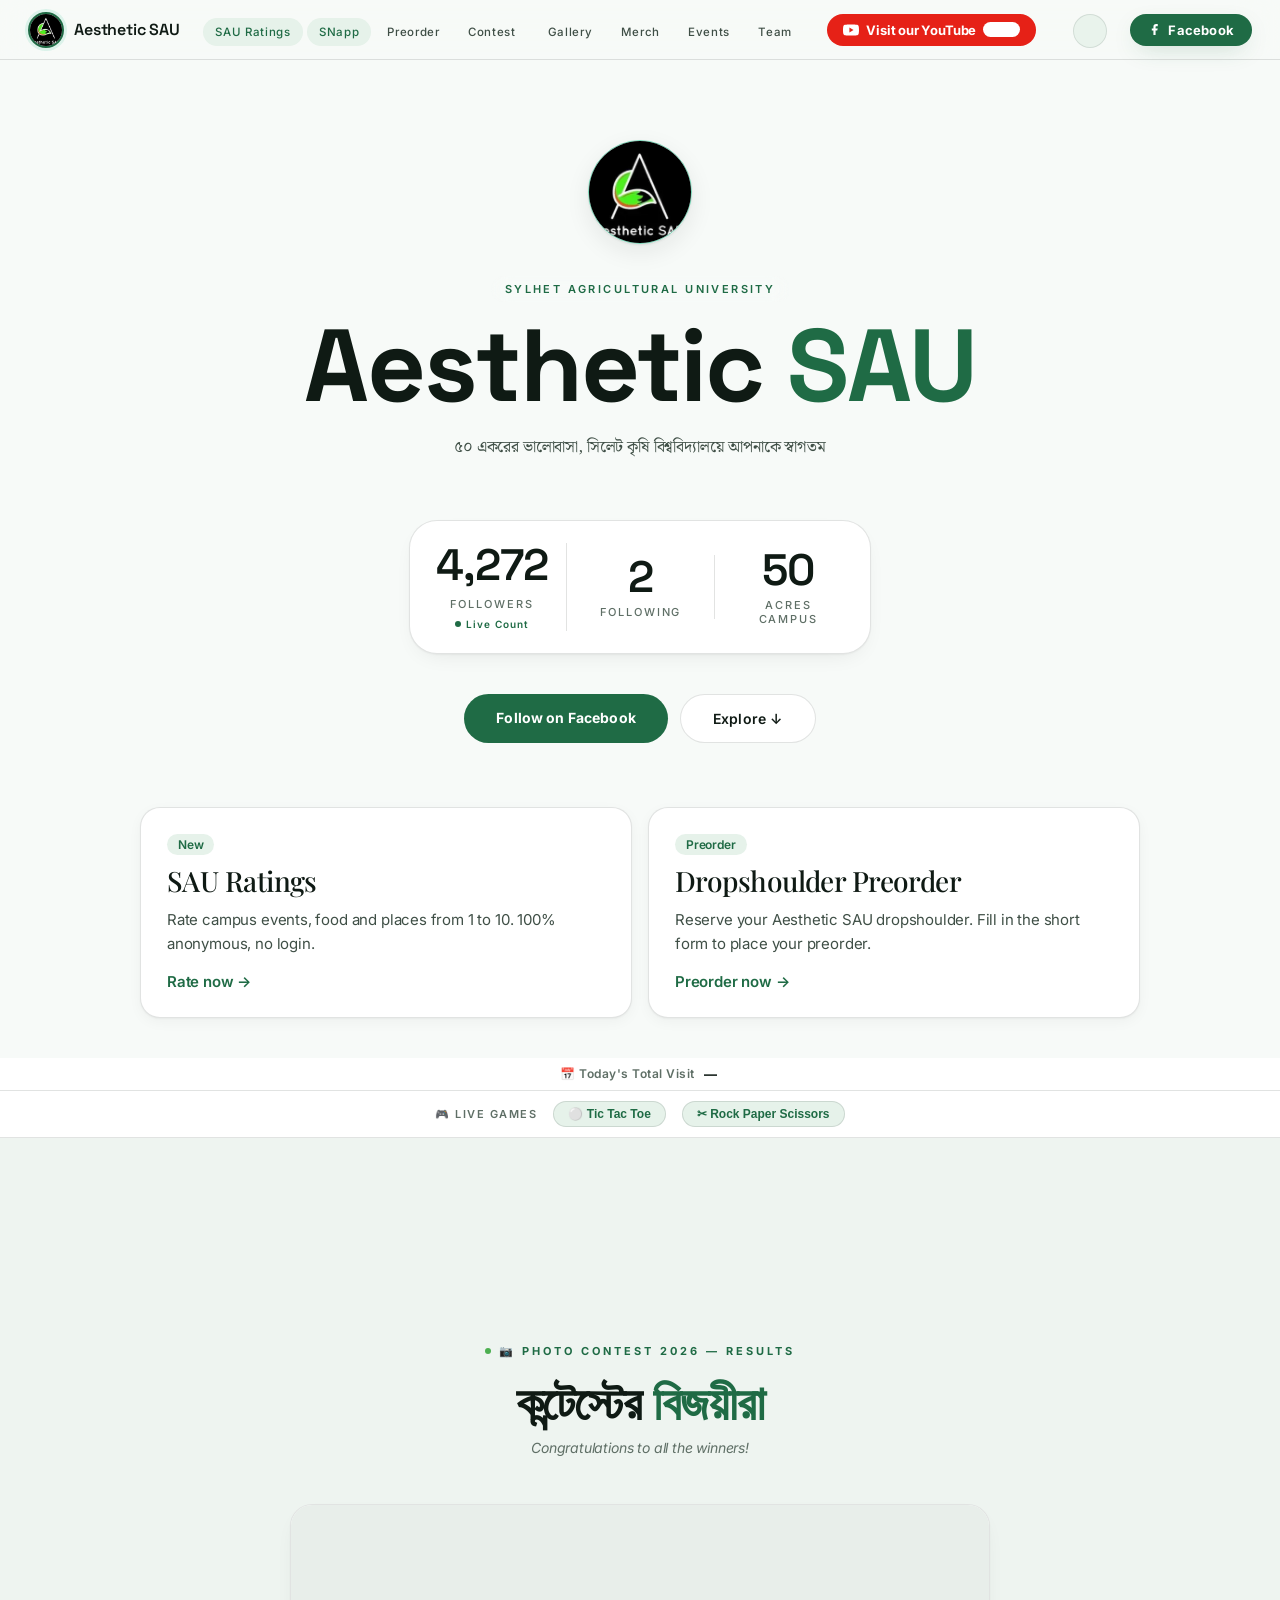
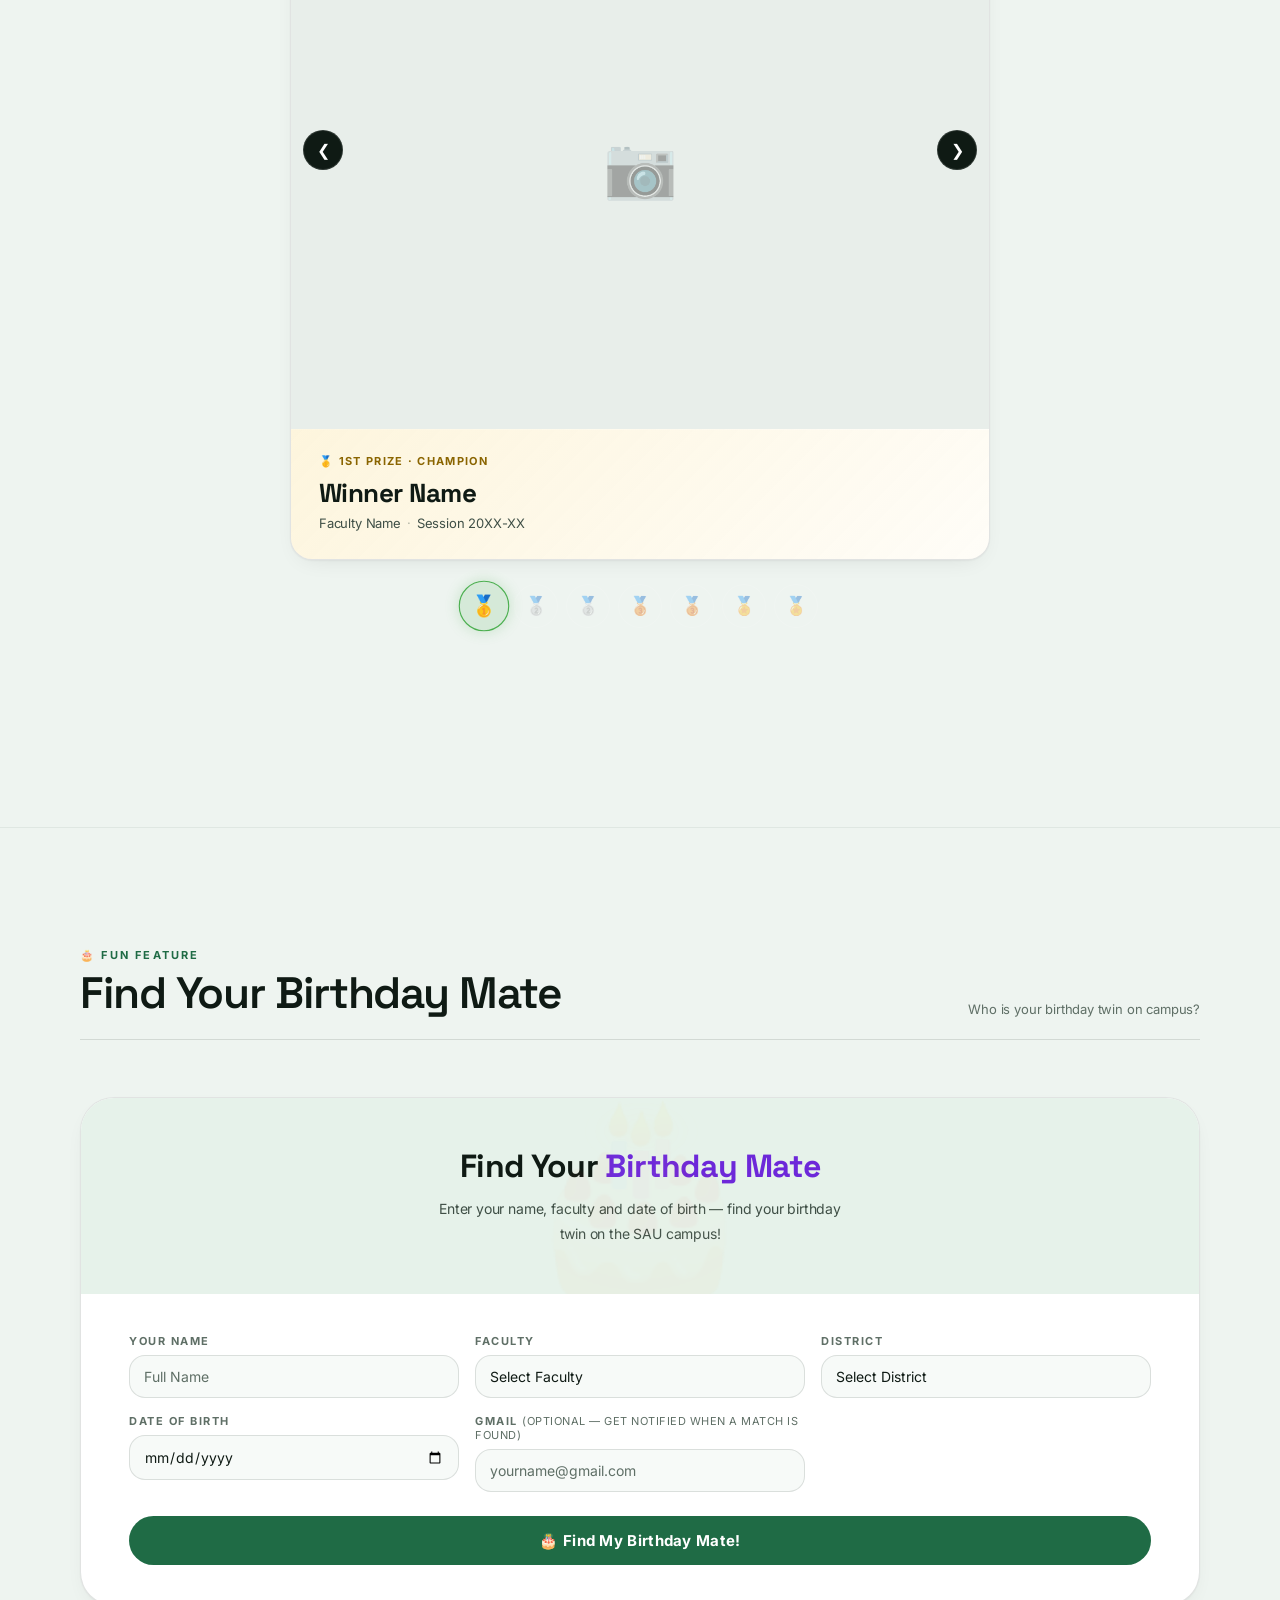
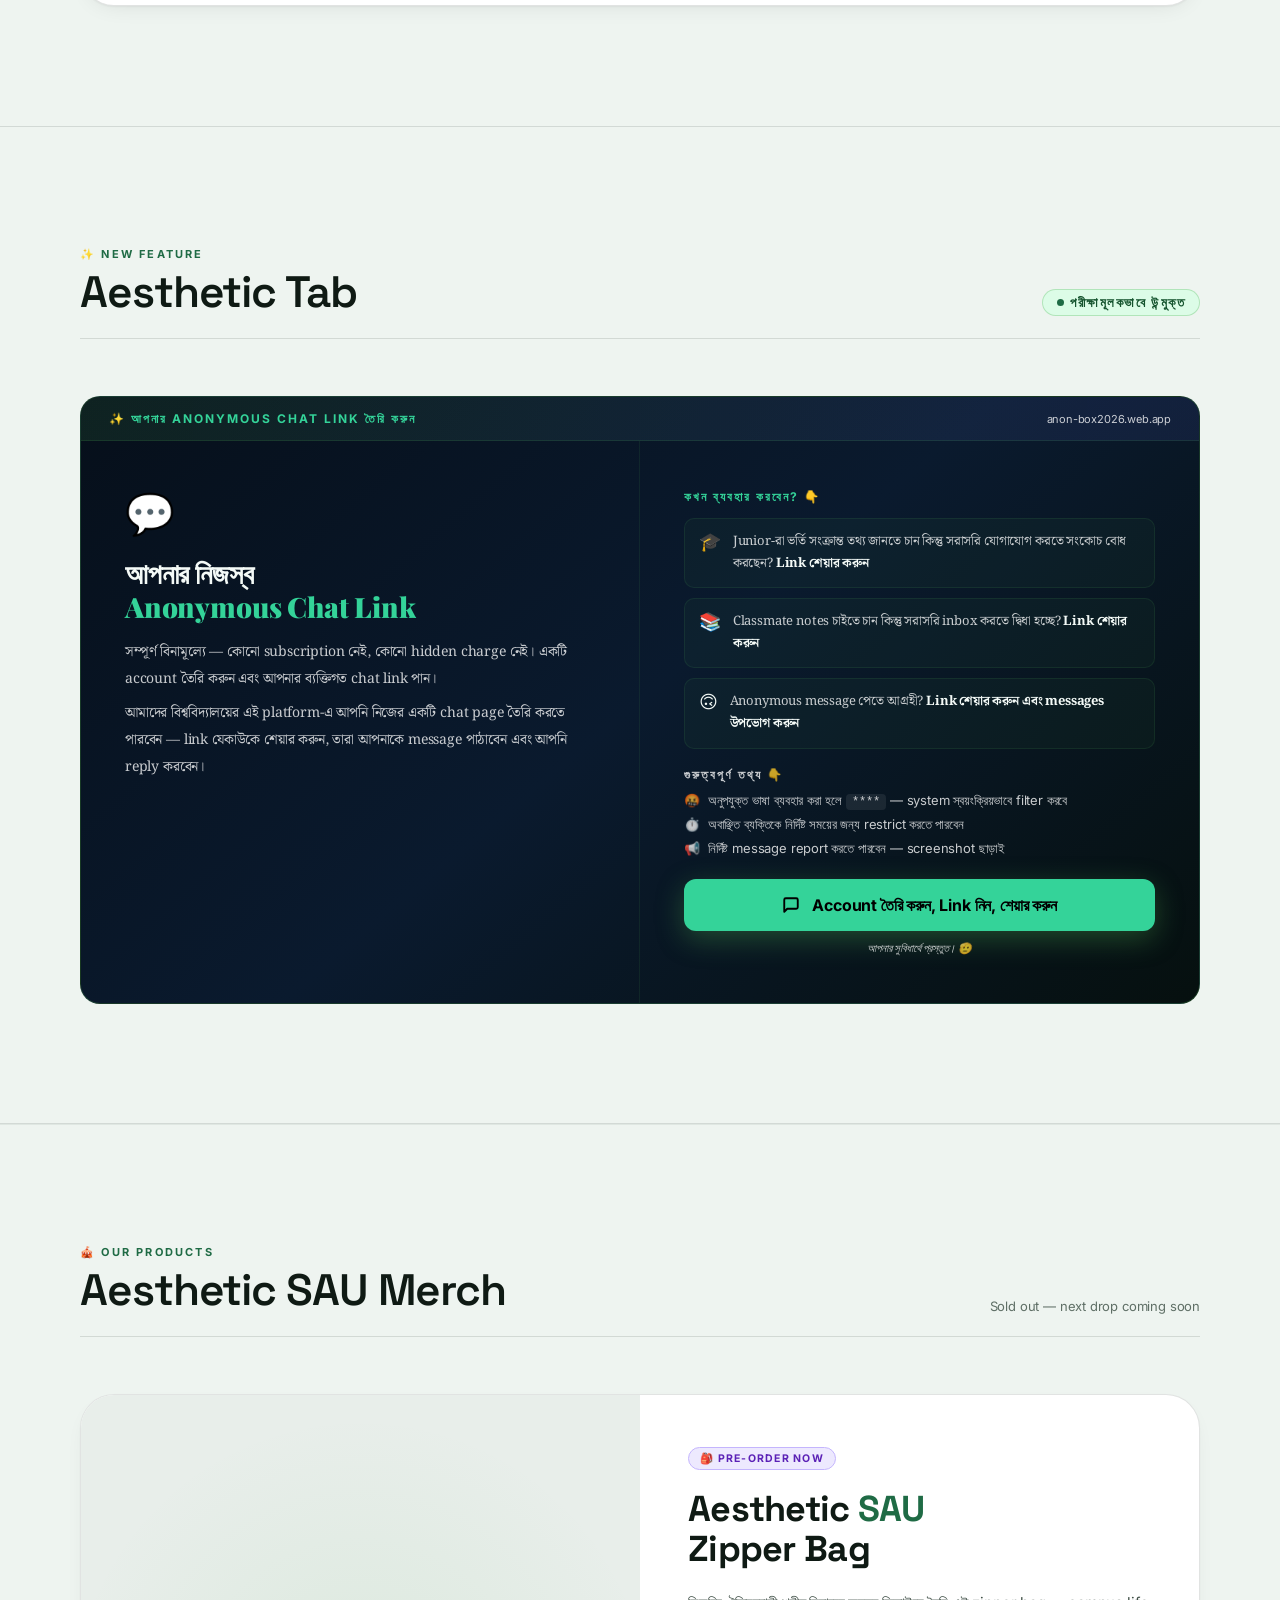
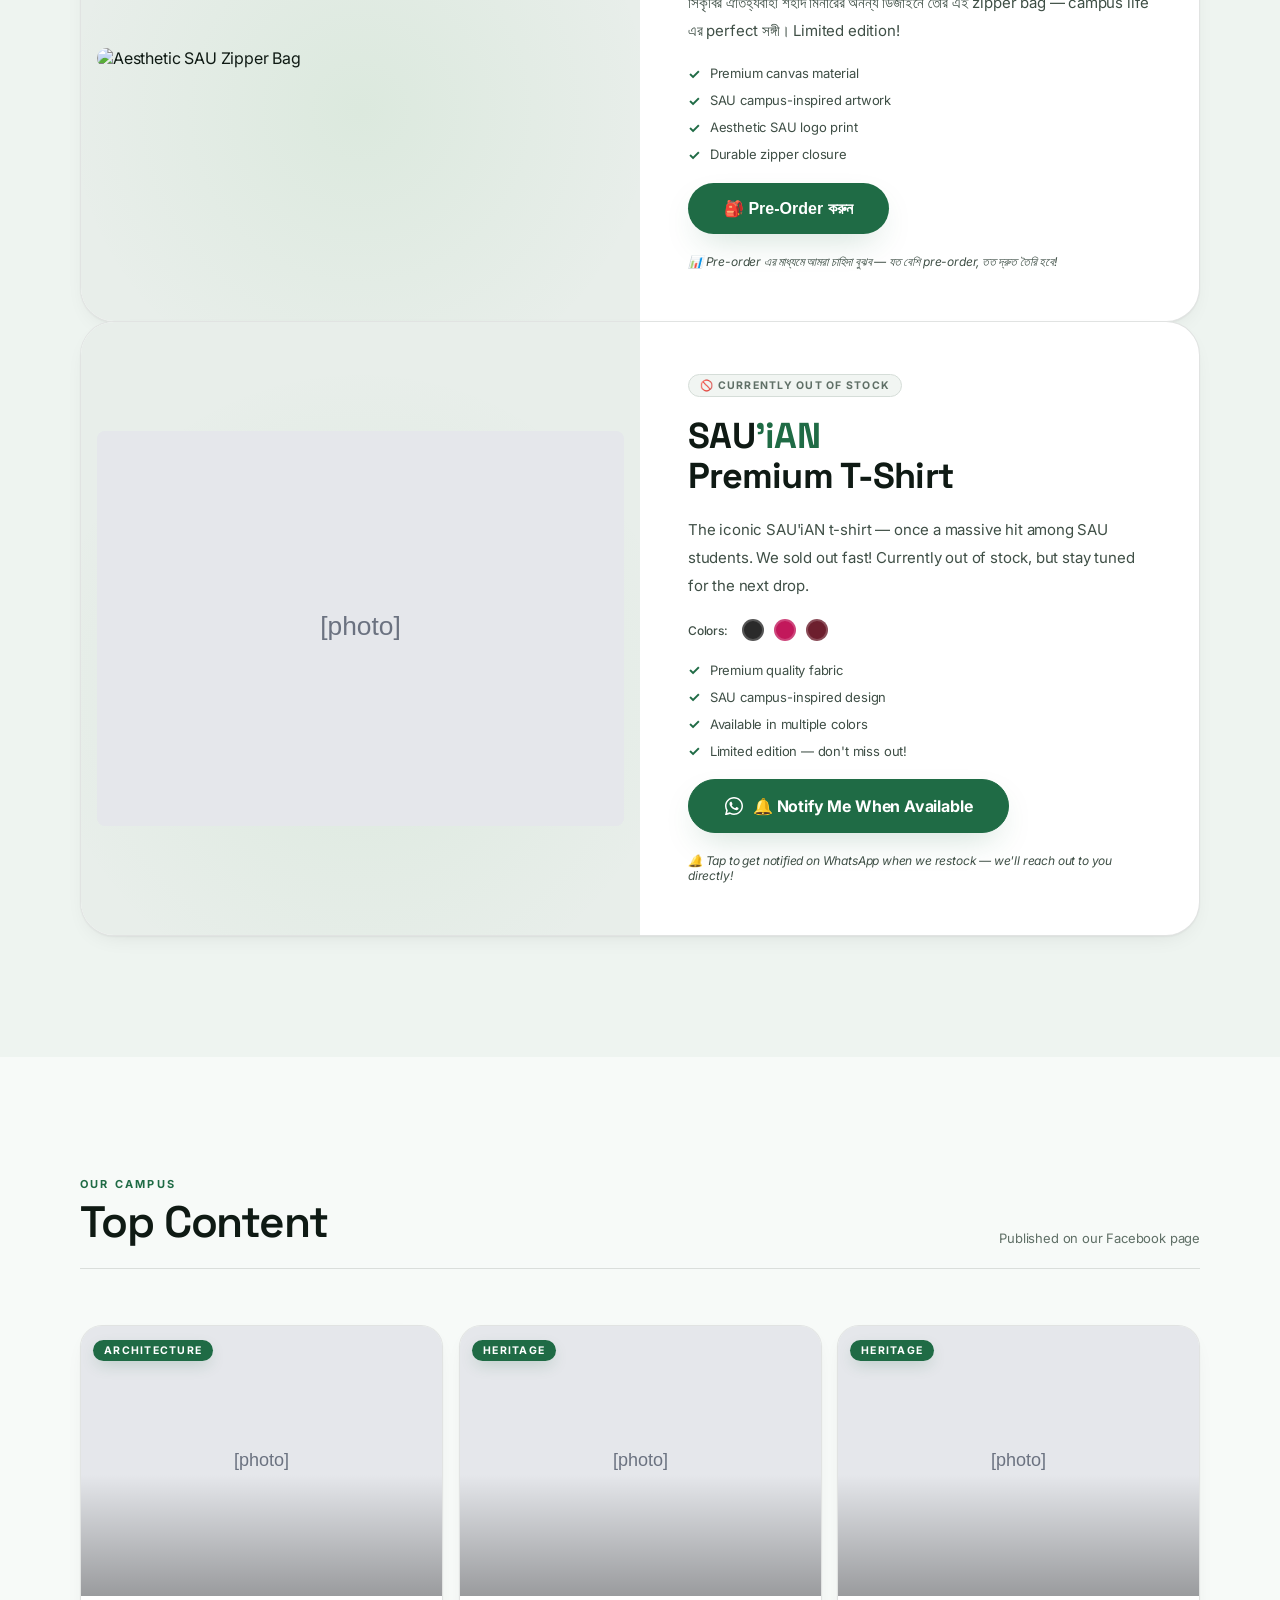
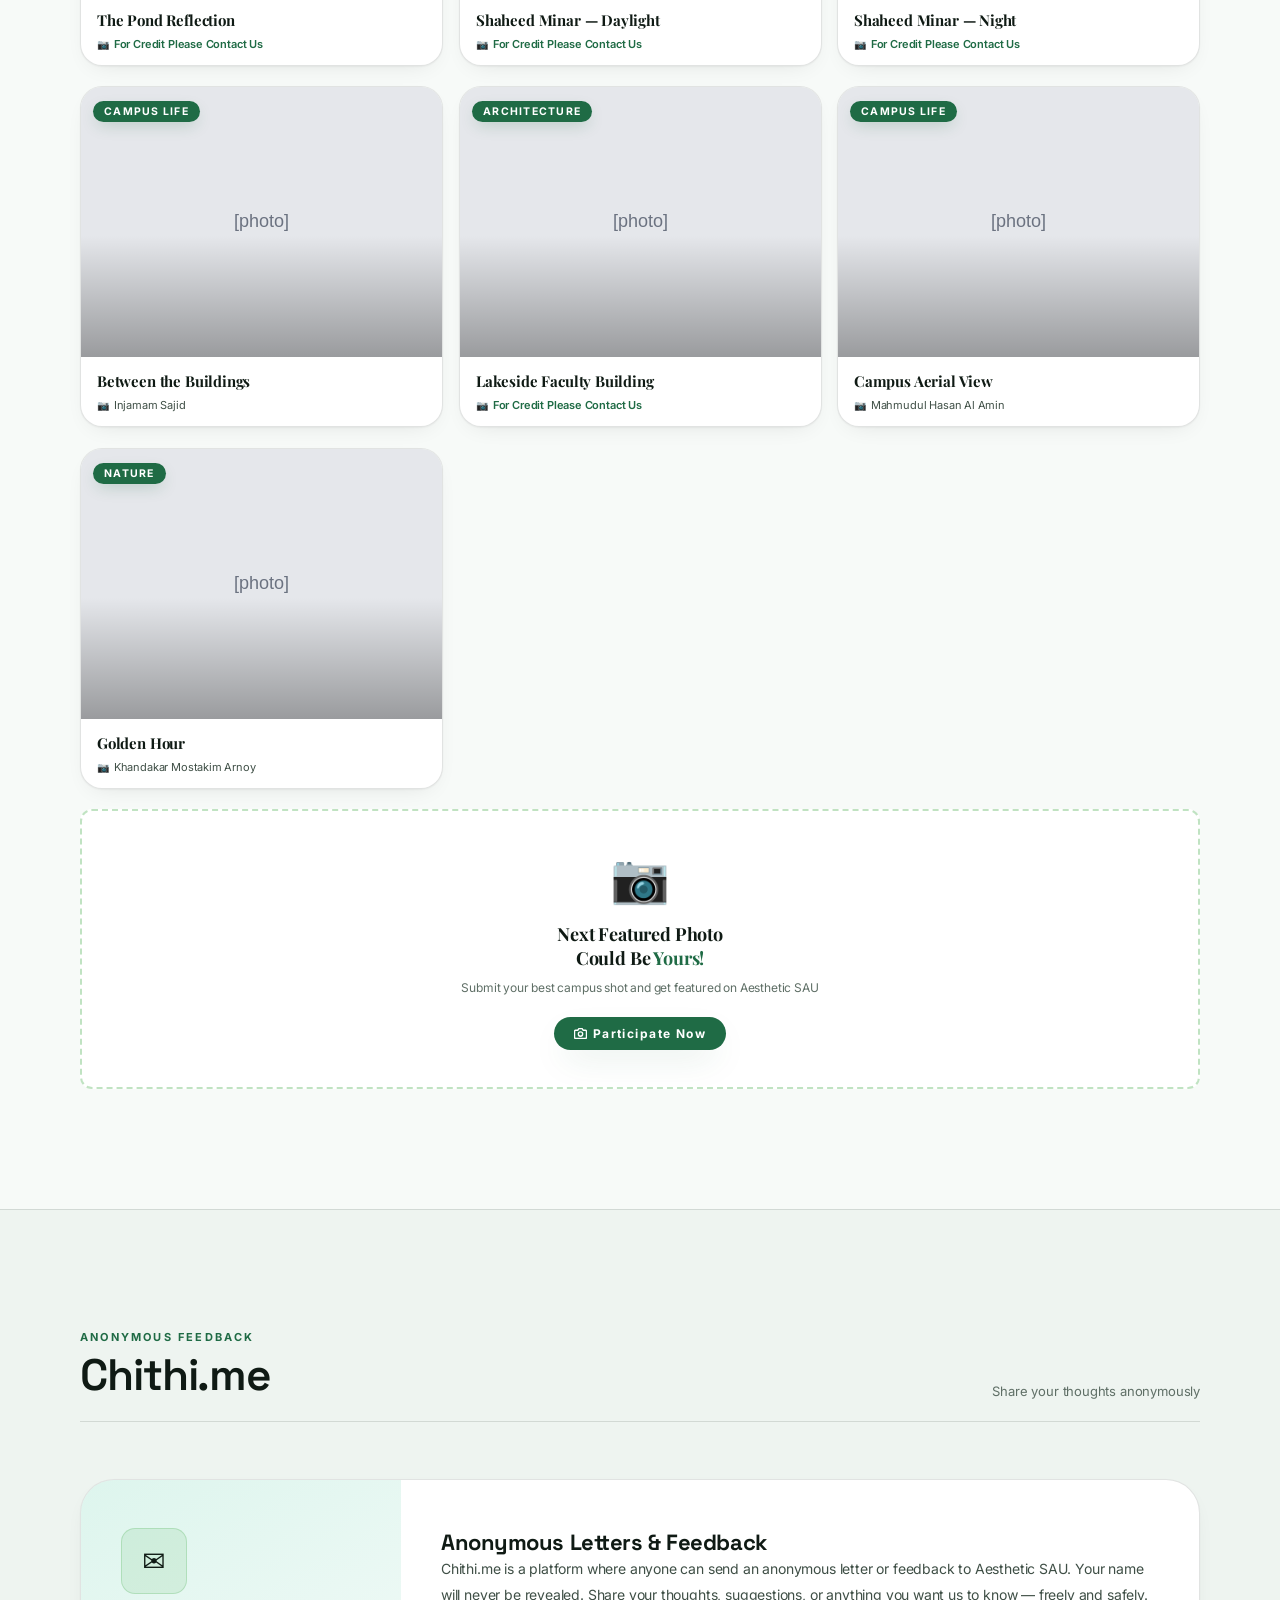
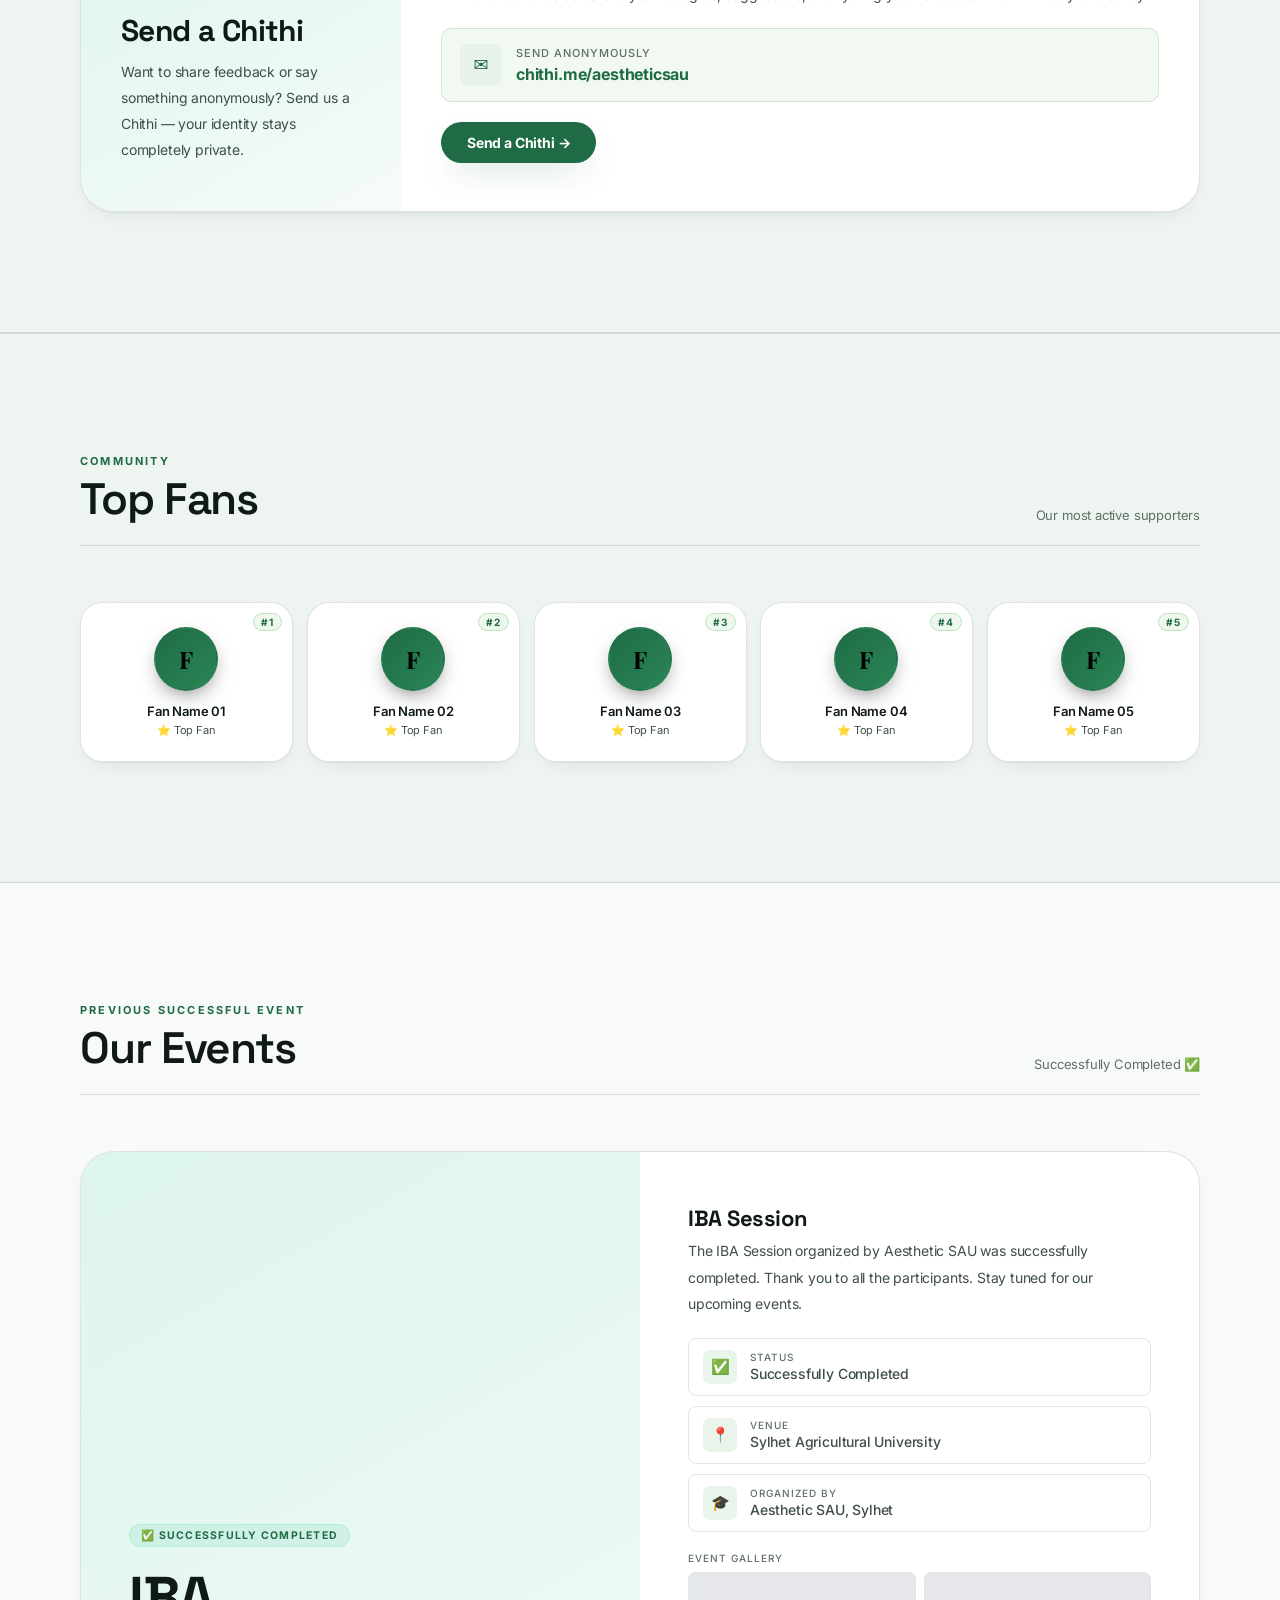
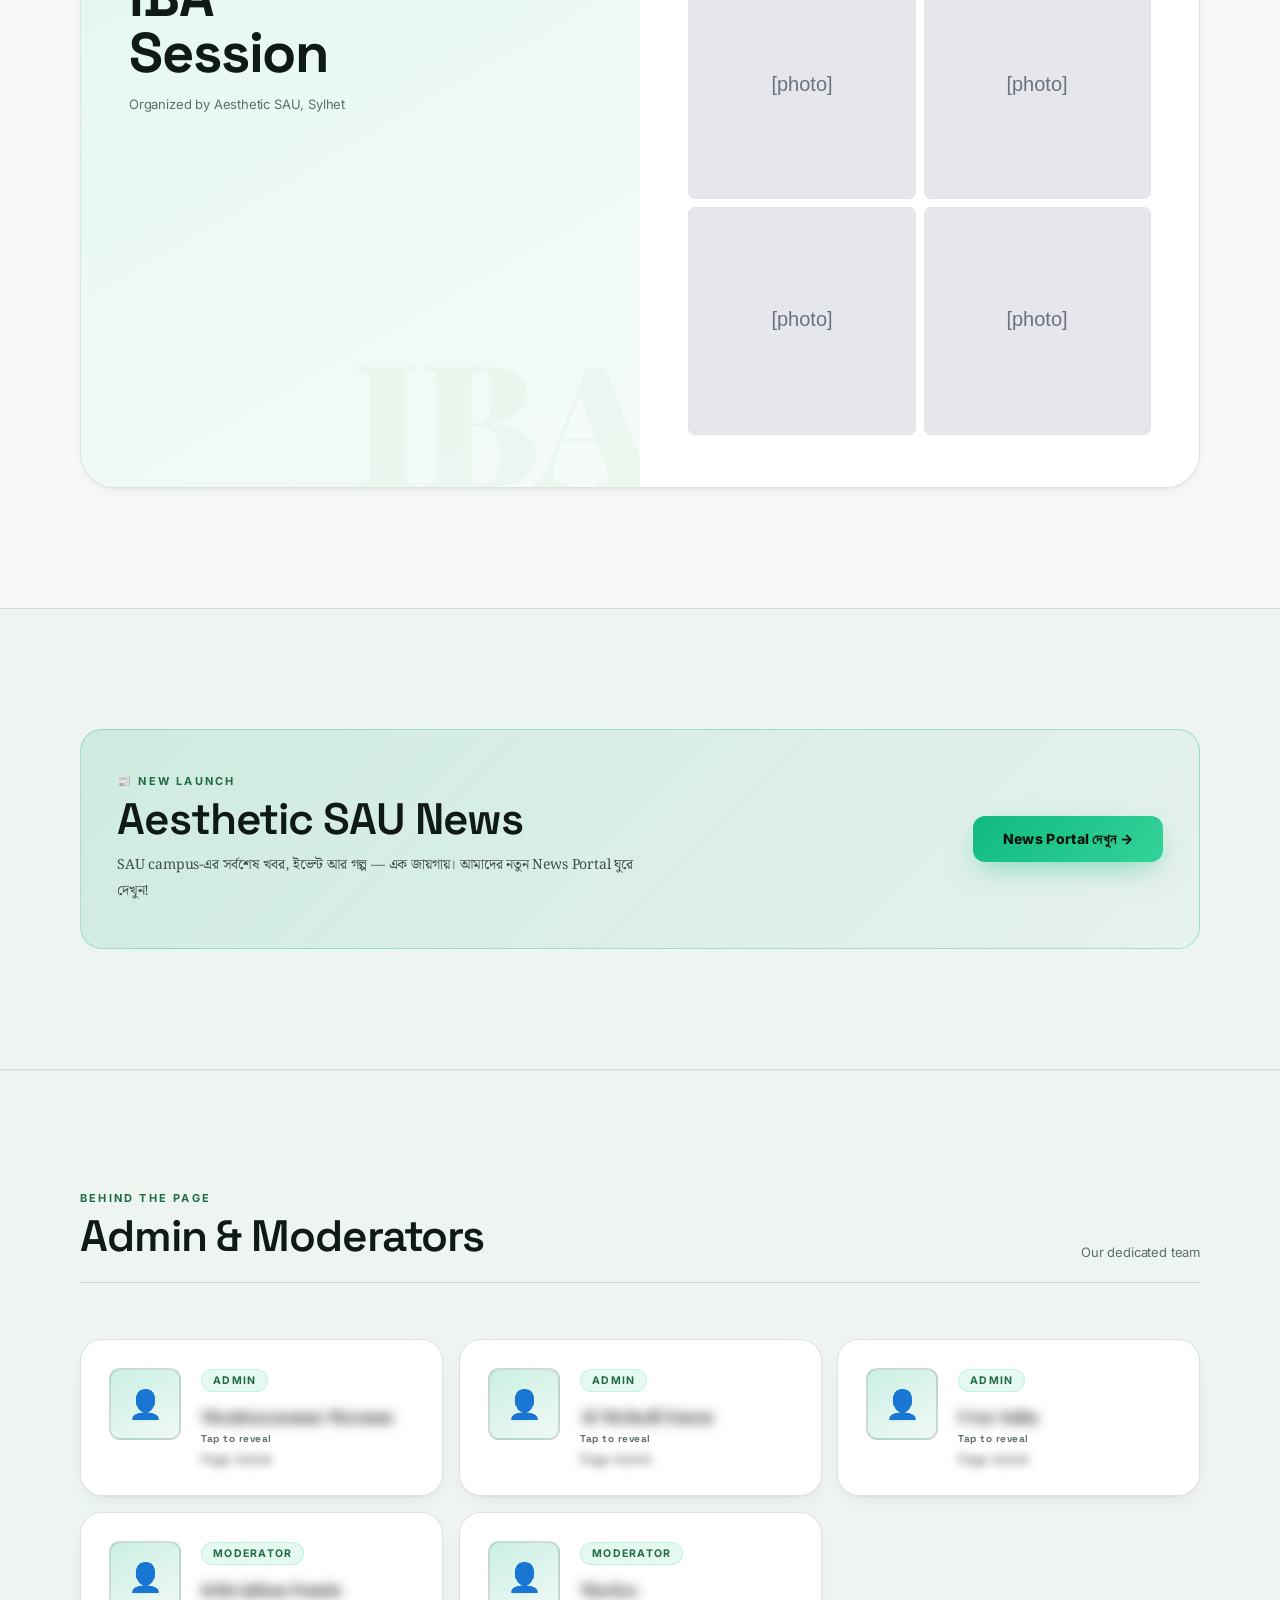
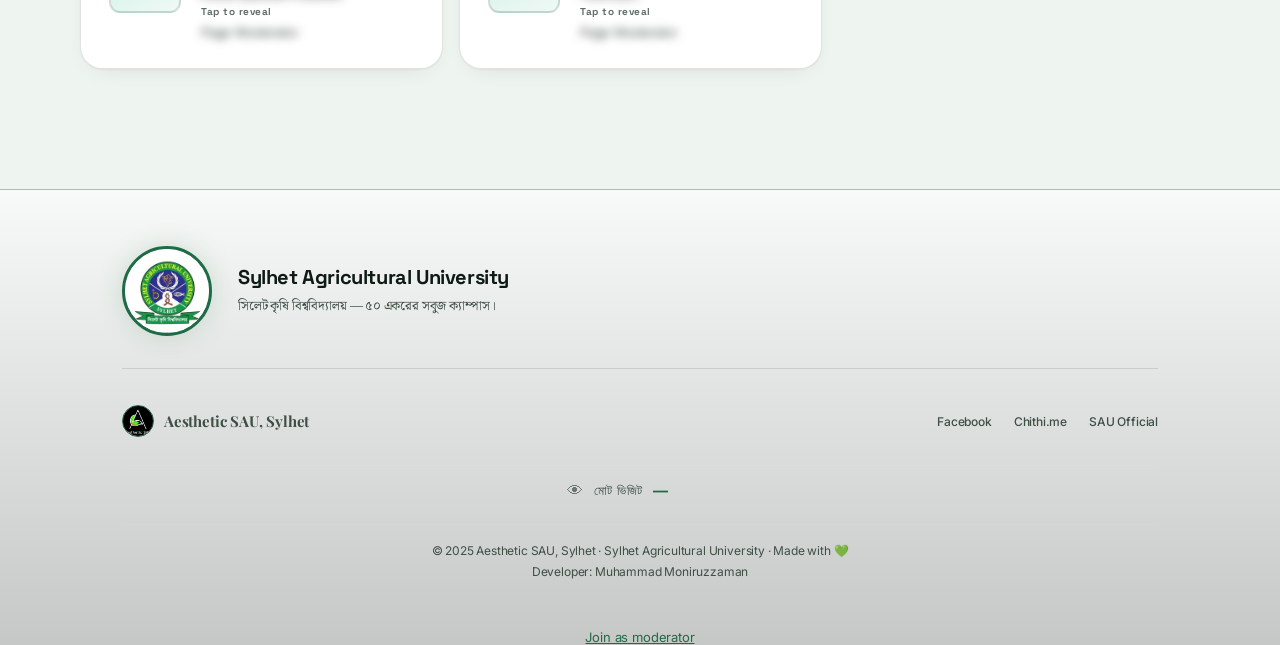
==== index.html @ f17f6621 "Home: remove YouTube popup, add SNapp tab, link previews, small HTML fixes" ====
<!DOCTYPE html>
<html lang="bn">
<head>
<meta charset="UTF-8"/>
<meta name="viewport" content="width=device-width,initial-scale=1.0"/>
<title>Aesthetic SAU, Sylhet</title>
<meta name="description" content="Aesthetic SAU — the community page of Sylhet Agricultural University: photo contest winners, birthday mates, merch, events and live campus games."/>
<meta property="og:type" content="website"/>
<meta property="og:site_name" content="Aesthetic SAU"/>
<meta property="og:title" content="Aesthetic SAU, Sylhet"/>
<meta property="og:description" content="Aesthetic SAU — the community page of Sylhet Agricultural University: photo contest winners, birthday mates, merch, events and live campus games."/>
<meta property="og:url" content="https://aesthetic-sau.web.app/"/>
<meta property="og:image" content="https://i.imgur.com/aRxuSTw.jpeg"/>
<meta name="twitter:card" content="summary"/>
<meta name="theme-color" content="#f7faf8"/>
<noscript><style>.rv,[data-reveal],[data-stagger]>*{opacity:1!important;transform:none!important}</style></noscript>
<link rel="icon" type="image/png" href="https://i.imgur.com/aRxuSTw.jpeg"/>
<link rel="shortcut icon" type="image/png" href="https://i.imgur.com/aRxuSTw.jpeg"/>
<link rel="apple-touch-icon" href="https://i.imgur.com/aRxuSTw.jpeg"/>
<link href="https://fonts.googleapis.com/css2?family=Space+Grotesk:wght@500;600;700&family=Playfair+Display:wght@700;900&family=Inter:wght@300;400;500;600;700;800&family=Noto+Serif+Bengali:wght@400;600&display=swap" rel="stylesheet"/>
<style>
:root{--black:#0a0a0a;--deep:#111;--card:#181818;--border:#252525;--green:#4caf50;--gl:#6abf5e;--gg:rgba(76,175,80,.13);--white:#f2f2ee;--muted:#8c8c8c}
*{box-sizing:border-box;margin:0;padding:0}
html{scroll-behavior:smooth}
body{background:var(--black);color:var(--white);font-family:'Inter',sans-serif;overflow-x:hidden}
img{display:block}
::-webkit-scrollbar{width:4px}::-webkit-scrollbar-thumb{background:#2a2a2a;border-radius:2px}::-webkit-scrollbar-thumb:hover{background:var(--green)}

nav{position:fixed;top:0;left:0;right:0;z-index:300;display:flex;align-items:center;justify-content:space-between;padding:0 48px;height:64px;background:rgba(10,10,10,.96);backdrop-filter:blur(20px);border-bottom:1px solid var(--border)}
.nav-logo{display:flex;align-items:center;gap:10px;text-decoration:none}
.nav-logo img{width:36px;height:36px;border-radius:50%;border:2px solid var(--green);object-fit:cover}
.nav-brand{font-family:'Playfair Display',serif;font-size:16px;font-weight:700;color:var(--white)}
.nav-links{display:flex;gap:22px;list-style:none;align-items:center}
.nav-links a{color:var(--muted);text-decoration:none;font-size:12px;font-weight:500;letter-spacing:1.2px;text-transform:uppercase;transition:color .2s}
.nav-links a:hover{color:var(--green)}
.nav-join{display:inline-flex;align-items:center;gap:7px;background:transparent;border:1.5px solid rgba(76,175,80,.4);color:var(--muted);padding:7px 16px;border-radius:7px;font-size:12px;font-weight:600;text-decoration:none;transition:all .2s;letter-spacing:.8px;text-transform:uppercase}
.nav-join:hover{border-color:var(--green);color:var(--green)}
.nav-participate{display:inline-flex;align-items:center;gap:7px;background:transparent;border:1.5px solid var(--green);color:var(--green);padding:7px 18px;border-radius:7px;font-size:12px;font-weight:700;text-decoration:none;transition:all .2s;letter-spacing:1px;text-transform:uppercase}
.nav-participate:hover{background:var(--green);color:#000}
.nav-fb{display:inline-flex;align-items:center;gap:7px;background:var(--green);color:#000;padding:8px 20px;border-radius:7px;font-size:13px;font-weight:700;text-decoration:none;transition:all .2s;white-space:nowrap;flex-shrink:0}
.nav-fb:hover{background:var(--gl);transform:translateY(-1px)}
.nav-fb,.nav-fb *{color:#000 !important}

.hero{min-height:100vh;display:flex;flex-direction:column;align-items:center;justify-content:center;text-align:center;padding:100px 24px 72px;position:relative;overflow:hidden}
.hero-glow{position:absolute;width:700px;height:700px;background:radial-gradient(circle,rgba(76,175,80,.09) 0%,transparent 72%);border-radius:50%;top:50%;left:50%;transform:translate(-50%,-50%);animation:gp 6s ease-in-out infinite;pointer-events:none}
@keyframes gp{0%,100%{transform:translate(-50%,-50%) scale(1);opacity:.5}50%{transform:translate(-50%,-50%) scale(1.1);opacity:1}}
.logo-float{margin-bottom:32px;animation:fl 5s ease-in-out infinite;position:relative;z-index:1}
@keyframes fl{0%,100%{transform:translateY(0)}50%{transform:translateY(-11px)}}
.logo-float img{width:148px;height:148px;border-radius:50%;border:3px solid var(--green);box-shadow:0 0 48px rgba(76,175,80,.42),0 0 90px rgba(76,175,80,.1);object-fit:cover}
.h-eyebrow{font-size:11px;font-weight:600;letter-spacing:3.5px;text-transform:uppercase;color:var(--green);margin-bottom:14px;z-index:1;position:relative;opacity:0;animation:fu .7s .3s forwards}
.h-title{font-family:'Playfair Display',serif;font-size:clamp(44px,7vw,82px);font-weight:900;line-height:1.03;z-index:1;position:relative;opacity:0;animation:fu .7s .45s forwards}
.h-title span{color:var(--green)}
.h-sub{font-family:'Noto Serif Bengali',serif;font-size:16px;color:var(--muted);margin-top:16px;max-width:430px;line-height:2;z-index:1;position:relative;opacity:0;animation:fu .7s .6s forwards}
.stats-bar{display:flex;align-items:center;gap:48px;margin-top:48px;z-index:1;position:relative;opacity:0;animation:fu .7s .75s forwards}
.stat-item{text-align:center}
.stat-num{font-family:'Inter',sans-serif;font-size:44px;font-weight:700;line-height:1;min-width:110px;letter-spacing:-2px;color:var(--white)}
.stat-num span{color:var(--green)}
.stat-lbl{font-size:11px;letter-spacing:2px;text-transform:uppercase;color:var(--muted);margin-top:6px;font-weight:500}
.live-dot{display:inline-flex;align-items:center;gap:5px;font-size:10px;color:var(--green);font-weight:600;letter-spacing:1px;margin-top:6px;justify-content:center}
.live-dot::before{content:'';width:6px;height:6px;background:var(--green);border-radius:50%;animation:lp 1.6s infinite}
@keyframes lp{0%,100%{opacity:1;box-shadow:0 0 0 0 rgba(76,175,80,.5)}60%{opacity:.4;box-shadow:0 0 0 6px rgba(76,175,80,0)}}
.stat-div{width:1px;height:64px;background:var(--border)}
.cta-bar{display:flex;gap:12px;margin-top:36px;z-index:1;position:relative;opacity:0;animation:fu .7s .9s forwards}
.btn-fill{background:var(--green);color:#000;padding:13px 28px;border-radius:8px;font-weight:700;font-size:14px;text-decoration:none;transition:all .2s}
.btn-fill:hover{background:var(--gl);transform:translateY(-2px);box-shadow:0 10px 28px rgba(76,175,80,.3)}
.btn-ghost{border:1px solid var(--border);color:var(--white);padding:13px 28px;border-radius:8px;font-size:14px;text-decoration:none;transition:all .2s;font-weight:500}
.btn-ghost:hover{border-color:var(--green);color:var(--green)}
@keyframes fu{from{opacity:0;transform:translateY(22px)}to{opacity:1;transform:translateY(0)}}

section{position:relative;z-index:1}
.wrap{max-width:1100px;margin:0 auto;padding:88px 32px}
.sec-head{display:flex;align-items:flex-end;justify-content:space-between;margin-bottom:48px;padding-bottom:22px;border-bottom:1px solid var(--border)}
.sec-ey{font-size:10px;font-weight:700;letter-spacing:3px;text-transform:uppercase;color:var(--green);margin-bottom:7px}
.sec-ti{font-family:'Playfair Display',serif;font-size:clamp(24px,4vw,40px);font-weight:800;line-height:1.1}
.sec-no{font-size:13px;color:var(--muted)}
.sec-dark{background:var(--deep);border-top:1px solid var(--border);border-bottom:1px solid var(--border)}

/* PHOTO CONTEST */
.contest-hero{background:linear-gradient(140deg,#0c280c,#163816,#0a1a0a);border:1px solid rgba(76,175,80,.25);border-radius:20px;padding:56px 52px;display:grid;grid-template-columns:1fr auto;gap:48px;align-items:center;margin-bottom:36px;position:relative;overflow:hidden}
.contest-hero::after{content:'\1F4F8';position:absolute;font-size:220px;right:-20px;bottom:-30px;opacity:.05;line-height:1;pointer-events:none}
.contest-hero h3{font-family:'Playfair Display',serif;font-size:34px;font-weight:900;margin-bottom:14px;line-height:1.1}
.contest-hero h3 span{color:var(--green)}
.contest-hero p{font-size:15px;color:var(--muted);line-height:1.9;max-width:520px;margin-bottom:32px}
.participate-big-btn{display:inline-flex;align-items:center;gap:12px;background:var(--green);color:#000;padding:18px 44px;border-radius:12px;font-weight:700;font-size:17px;text-decoration:none;transition:all .25s;box-shadow:0 8px 28px rgba(76,175,80,.4);letter-spacing:.3px}
.participate-big-btn:hover{background:var(--gl);transform:translateY(-3px);box-shadow:0 14px 36px rgba(76,175,80,.5)}
.participate-big-btn svg{width:20px;height:20px;flex-shrink:0}
.contest-side{display:flex;flex-direction:column;gap:14px;flex-shrink:0}
.contest-pill{background:rgba(0,0,0,.35);border:1px solid rgba(76,175,80,.2);border-radius:14px;padding:20px 32px;text-align:center;min-width:140px}
.contest-pill-icon{font-size:28px;margin-bottom:8px}
.contest-pill-lbl{font-size:11px;color:var(--muted);letter-spacing:1.5px;text-transform:uppercase;font-weight:500}
.how-grid{display:grid;grid-template-columns:repeat(4,1fr);gap:16px;margin-bottom:32px}
.how-card{background:var(--card);border:1px solid var(--border);border-radius:14px;padding:26px 20px;text-align:center;transition:all .3s}
.how-card:hover{border-color:rgba(76,175,80,.4);transform:translateY(-3px)}
.how-step{width:38px;height:38px;border-radius:50%;background:rgba(76,175,80,.12);border:1px solid rgba(76,175,80,.3);display:flex;align-items:center;justify-content:center;font-family:'Playfair Display',serif;font-size:17px;font-weight:900;color:var(--green);margin:0 auto 14px}
.how-icon{font-size:26px;margin-bottom:10px}
.how-title{font-size:14px;font-weight:700;color:var(--white);margin-bottom:6px}
.how-desc{font-size:12px;color:var(--muted);line-height:1.7}
.contest-note{background:rgba(76,175,80,.05);border:1px solid rgba(76,175,80,.15);border-radius:12px;padding:18px 22px;display:flex;align-items:flex-start;gap:12px;font-size:13px;color:var(--muted);line-height:1.8}

/* GALLERY / TOP CONTENT */
.gallery-grid{display:grid;grid-template-columns:repeat(3,1fr);gap:16px}
.gc-card{background:var(--card);border:1px solid var(--border);border-radius:12px;overflow:hidden;cursor:pointer;transition:all .3s}
.gc-card:hover{transform:translateY(-5px);border-color:var(--green);box-shadow:0 14px 40px rgba(76,175,80,.15)}
.gc-img{width:100%;aspect-ratio:4/3;overflow:hidden;position:relative}
.gc-img img{width:100%;height:100%;object-fit:cover;transition:transform .4s ease}
.gc-card:hover .gc-img img{transform:scale(1.05)}
.gc-overlay{position:absolute;top:12px;left:12px}
.gc-cat{display:inline-block;font-size:10px;font-weight:700;letter-spacing:2px;text-transform:uppercase;color:#000;background:var(--green);padding:3px 10px;border-radius:20px}
.gc-body{padding:14px 16px}
.gc-title{font-family:'Playfair Display',serif;font-size:15px;font-weight:700;color:var(--white);line-height:1.4}

/* LIGHTBOX */
.lightbox{display:none;position:fixed;inset:0;background:rgba(0,0,0,.92);z-index:9999;align-items:center;justify-content:center;padding:24px}
.lightbox.open{display:flex}
.lightbox img{max-width:90vw;max-height:90vh;object-fit:contain;border-radius:12px;box-shadow:0 0 80px rgba(0,0,0,.8)}
.lightbox-close{position:absolute;top:20px;right:24px;background:none;border:1px solid rgba(255,255,255,.3);color:var(--white);width:40px;height:40px;border-radius:50%;font-size:18px;cursor:pointer;display:flex;align-items:center;justify-content:center;transition:all .2s}
.lightbox-close:hover{border-color:var(--green);color:var(--green)}
.lightbox-caption{position:absolute;bottom:28px;left:50%;transform:translateX(-50%);font-family:'Playfair Display',serif;font-size:16px;color:var(--white);background:rgba(0,0,0,.6);padding:8px 22px;border-radius:20px;white-space:nowrap}

/* CHITHI */
.chithi-box{display:grid;grid-template-columns:320px 1fr;background:var(--card);border:1px solid var(--border);border-radius:16px;overflow:hidden}
.ch-left{background:linear-gradient(140deg,#0c280c,#163816,#0a1a0a);padding:48px 40px;display:flex;flex-direction:column;justify-content:center;position:relative;overflow:hidden}
.ch-icon{width:66px;height:66px;background:rgba(76,175,80,.12);border-radius:14px;display:flex;align-items:center;justify-content:center;font-size:28px;margin-bottom:20px;border:1px solid rgba(76,175,80,.25)}
.ch-left h3{font-family:'Playfair Display',serif;font-size:30px;font-weight:900;margin-bottom:12px;line-height:1.1}
.ch-left p{font-size:14px;color:var(--muted);line-height:1.85}
.ch-right{padding:48px 40px;display:flex;flex-direction:column;justify-content:center;gap:20px;min-width:0}
.ch-right h4{font-family:'Playfair Display',serif;font-size:22px;font-weight:700}
.ch-right p{font-size:14px;color:var(--muted);line-height:1.85}
.ch-url{display:flex;align-items:center;gap:14px;padding:15px 18px;background:rgba(76,175,80,.07);border:1px solid rgba(76,175,80,.22);border-radius:10px}
.ch-url-ico{width:42px;height:42px;background:var(--green);border-radius:8px;display:flex;align-items:center;justify-content:center;font-size:18px;flex-shrink:0}
.ch-url-lbl{font-size:11px;color:var(--muted);letter-spacing:1px;text-transform:uppercase;margin-bottom:4px;font-weight:500}
.ch-url a{font-size:16px;color:var(--gl);font-weight:700;text-decoration:none;transition:color .2s}
.ch-url a:hover{color:var(--green)}
.ch-btn{display:inline-flex;align-items:center;gap:8px;background:var(--green);color:#000;padding:12px 26px;border-radius:8px;font-weight:700;font-size:14px;text-decoration:none;width:fit-content;transition:all .2s}
.ch-btn:hover{background:var(--gl);transform:translateY(-2px)}

/* EVENT */
.ev-card{display:grid;grid-template-columns:1fr 1fr;background:var(--card);border:1px solid var(--border);border-radius:16px;overflow:hidden;box-shadow:0 20px 60px rgba(0,0,0,.4)}
.ev-left{background:linear-gradient(140deg,#0c280c,#163816);padding:52px 48px;display:flex;flex-direction:column;justify-content:center;position:relative;overflow:hidden}
.ev-left::after{content:'IBA';position:absolute;font-family:'Playfair Display',serif;font-size:170px;font-weight:900;color:rgba(76,175,80,.05);right:-15px;bottom:-15px;line-height:1;pointer-events:none}
.ev-badge{display:inline-flex;align-items:center;gap:8px;background:rgba(76,175,80,.13);border:1px solid rgba(76,175,80,.35);color:var(--green);font-size:11px;font-weight:700;letter-spacing:2px;text-transform:uppercase;padding:5px 14px;border-radius:20px;width:fit-content;margin-bottom:22px}
.ev-big{font-family:'Playfair Display',serif;font-size:56px;font-weight:900;line-height:1;margin-bottom:12px}
.ev-sub{font-size:13px;color:var(--muted);line-height:1.7}
.ev-right{padding:52px 48px;display:flex;flex-direction:column;justify-content:center;gap:20px}
.ev-name{font-family:'Playfair Display',serif;font-size:22px;font-weight:700;margin-bottom:6px}
.ev-desc{font-size:14px;color:var(--muted);line-height:1.9}
.ev-rows{display:flex;flex-direction:column;gap:10px}
.ev-row{display:flex;align-items:center;gap:13px;padding:11px 14px;background:rgba(255,255,255,.025);border:1px solid var(--border);border-radius:8px}
.ev-ico{width:34px;height:34px;background:rgba(76,175,80,.12);border-radius:7px;display:flex;align-items:center;justify-content:center;font-size:15px;flex-shrink:0}
.ev-lbl{font-size:10px;color:var(--muted);letter-spacing:1px;text-transform:uppercase;margin-bottom:2px;font-weight:500}
.ev-val{font-size:14px;font-weight:500;color:var(--white)}
.ev-gallery{display:grid;grid-template-columns:repeat(3,1fr);gap:7px}
.ev-gitem{aspect-ratio:1;background:linear-gradient(135deg,#1a3320,#0a1510);border-radius:7px;border:1px solid var(--border);display:flex;align-items:center;justify-content:center;font-size:20px;overflow:hidden;transition:all .2s;cursor:pointer}
.ev-gitem:hover{border-color:var(--green);transform:scale(1.04)}



.gc-card-teaser{background:var(--card);border:2px dashed rgba(76,175,80,.35);border-radius:12px;overflow:hidden;cursor:pointer;transition:all .3s;display:flex;flex-direction:column;align-items:center;justify-content:center;text-align:center;padding:32px 20px;min-height:280px;text-decoration:none}
.gc-card-teaser:hover{border-color:var(--green);transform:translateY(-5px);box-shadow:0 14px 40px rgba(76,175,80,.15);background:rgba(76,175,80,.04)}
.gc-teaser-icon{font-size:48px;margin-bottom:16px;animation:bounce 2.5s ease-in-out infinite}
@keyframes bounce{0%,100%{transform:translateY(0)}50%{transform:translateY(-8px)}}
.gc-teaser-title{font-family:'Playfair Display',serif;font-size:18px;font-weight:700;color:var(--white);margin-bottom:8px;line-height:1.3}
.gc-teaser-title span{color:var(--green)}
.gc-teaser-sub{font-size:12px;color:var(--muted);line-height:1.7;margin-bottom:18px}
.gc-teaser-btn{display:inline-flex;align-items:center;gap:6px;background:var(--green);color:#000;padding:9px 20px;border-radius:20px;font-size:12px;font-weight:700;transition:all .2s}
.gc-card-teaser:hover .gc-teaser-btn{background:var(--gl)}



/* COUNTDOWN */
.deadline-banner{background:linear-gradient(135deg,#1a0a0a,#2a0d0d);border:1px solid rgba(220,50,50,.3);border-radius:14px;padding:24px 28px;display:flex;align-items:center;gap:20px;margin-bottom:28px;flex-wrap:wrap}
.deadline-icon{font-size:36px;flex-shrink:0;animation:tick 1s ease-in-out infinite}
@keyframes tick{0%,100%{transform:scale(1)}50%{transform:scale(1.1)}}
.deadline-text{flex:1;min-width:180px}
.deadline-label{font-size:10px;font-weight:700;letter-spacing:3px;text-transform:uppercase;color:#f87171;margin-bottom:4px}
.deadline-title{font-family:'Playfair Display',serif;font-size:18px;font-weight:800;color:var(--white);margin-bottom:2px}
.deadline-sub{font-size:12px;color:var(--muted)}
.countdown-boxes{display:flex;gap:10px;flex-shrink:0}
.cd-box{background:rgba(0,0,0,.4);border:1px solid rgba(220,50,50,.25);border-radius:10px;padding:12px 16px;text-align:center;min-width:64px}
.cd-num{font-family:'Inter',sans-serif;font-size:28px;font-weight:700;color:#f87171;line-height:1;letter-spacing:-1px}
.cd-lbl{font-size:9px;color:var(--muted);letter-spacing:2px;text-transform:uppercase;margin-top:4px;font-weight:600}
.cd-sep{font-size:24px;color:rgba(220,50,50,.4);align-self:center;font-weight:700;margin-top:-8px}
.deadline-expired{background:linear-gradient(135deg,#1a1a1a,#222);border:1px solid var(--border);border-radius:14px;padding:20px 24px;text-align:center;margin-bottom:28px}
.deadline-expired p{font-size:14px;color:var(--muted)}

.rules-grid{display:grid;grid-template-columns:repeat(2,1fr);gap:12px;margin-bottom:32px}
.rule-item{display:flex;align-items:flex-start;gap:14px;background:rgba(76,175,80,.05);border:1px solid rgba(76,175,80,.15);border-radius:12px;padding:16px 18px;transition:all .3s}
.rule-item:hover{border-color:rgba(76,175,80,.4);background:rgba(76,175,80,.08)}
.rule-diamond{width:28px;height:28px;background:rgba(76,175,80,.15);border:1px solid rgba(76,175,80,.3);border-radius:6px;display:flex;align-items:center;justify-content:center;flex-shrink:0;font-size:12px;margin-top:1px}
.rule-text{font-size:14px;color:var(--white);line-height:1.7;font-family:'Noto Serif Bengali',serif}
.rule-text strong{color:var(--green);font-family:'Inter',sans-serif}

.gc-credit{font-size:11px;color:var(--muted);margin-top:6px;display:flex;align-items:center;gap:5px}
.gc-credit::before{content:'\1F4F7';font-size:10px}
.gc-credit a{color:var(--green);text-decoration:none;font-weight:600;transition:color .2s}
.gc-credit a:hover{color:var(--gl)}

/* FANS */
.fans-grid{display:grid;grid-template-columns:repeat(5,1fr);gap:13px}
.fan-card{background:var(--card);border:1px solid var(--border);border-radius:12px;padding:24px 14px;text-align:center;cursor:pointer;transition:all .3s;position:relative;overflow:hidden}
.fan-card::before{content:'';position:absolute;inset:0;background:linear-gradient(145deg,rgba(76,175,80,.1),transparent 60%);opacity:0;transition:opacity .3s}
.fan-card:hover{border-color:var(--green);transform:translateY(-5px);box-shadow:0 12px 32px rgba(76,175,80,.13)}
.fan-card:hover::before{opacity:1}
.fan-rank{position:absolute;top:10px;right:10px;font-size:10px;font-weight:700;color:var(--green);background:rgba(76,175,80,.1);border:1px solid rgba(76,175,80,.28);padding:2px 7px;border-radius:20px}
.fan-av{width:64px;height:64px;border-radius:50%;background:linear-gradient(135deg,var(--green),#1e6e22);display:flex;align-items:center;justify-content:center;font-family:'Playfair Display',serif;font-size:24px;font-weight:700;color:#000;margin:0 auto 12px;border:2px solid transparent;transition:all .3s;overflow:hidden;position:relative;z-index:1}
.fan-av img{width:100%;height:100%;object-fit:cover}
.fan-card:hover .fan-av{border-color:var(--green);box-shadow:0 0 20px rgba(76,175,80,.38)}
.fan-name{font-size:13px;font-weight:600;margin-bottom:4px;position:relative;z-index:1;color:var(--white)}
.fan-tag{font-size:11px;color:var(--muted);position:relative;z-index:1}

/* TEAM blurred */
.team-sec{background:var(--black);border-top:1px solid var(--border)}
.team-grid{display:grid;grid-template-columns:repeat(3,1fr);gap:18px}
.tm-card{background:var(--card);border:1px solid var(--border);border-radius:14px;padding:28px;display:flex;gap:20px;align-items:flex-start;transition:all .3s;position:relative;overflow:hidden}
.tm-card::after{content:'';position:absolute;top:0;left:0;width:3px;height:100%;background:var(--green);opacity:0;transition:opacity .3s}
.tm-card:hover{border-color:rgba(76,175,80,.35);transform:translateY(-3px);box-shadow:0 14px 36px rgba(0,0,0,.35)}
.tm-card:hover::after{opacity:1}
.tm-av{width:72px;height:72px;border-radius:11px;background:linear-gradient(135deg,#1a3d1a,#0a1a0a);display:flex;align-items:center;justify-content:center;flex-shrink:0;border:2px solid var(--border);overflow:hidden;transition:border-color .3s}
.tm-av span{font-size:28px}
.tm-card:hover .tm-av{border-color:rgba(76,175,80,.4)}
.tm-role{display:inline-block;font-size:10px;font-weight:700;letter-spacing:2px;text-transform:uppercase;color:var(--green);border:1px solid rgba(76,175,80,.35);padding:2px 9px;border-radius:20px;margin-bottom:7px}
.tm-name{font-family:'Playfair Display',serif;font-size:18px;font-weight:700;margin-bottom:6px;color:#fff;user-select:none;-webkit-user-select:none}
.tm-bio{font-size:13px;color:transparent;filter:blur(5px);user-select:none;-webkit-user-select:none}

footer{background:var(--deep);border-top:1px solid var(--border)}
.foot-wrap{max-width:1100px;margin:0 auto;padding:56px 32px 36px}
.foot-top{display:flex;align-items:center;gap:26px;margin-bottom:36px;padding-bottom:32px;border-bottom:1px solid var(--border)}
.foot-logo-ring{width:90px;height:90px;border-radius:50%;background:#fff;display:flex;align-items:center;justify-content:center;flex-shrink:0;border:3px solid var(--green);box-shadow:0 0 24px rgba(76,175,80,.22);overflow:hidden;padding:0}
.foot-logo-ring img{width:100%;height:100%;object-fit:cover;border-radius:50%}
.foot-uni h3{font-family:'Playfair Display',serif;font-size:20px;font-weight:800;margin-bottom:5px;color:var(--white)}
.foot-uni p{font-size:13px;color:var(--muted);line-height:1.85;max-width:460px;font-family:'Noto Serif Bengali',serif}
.foot-bot{display:flex;align-items:center;justify-content:space-between}
.foot-brand{display:flex;align-items:center;gap:10px}
.foot-brand img{width:32px;height:32px;border-radius:50%;border:1px solid var(--green);object-fit:cover}
.foot-brand span{font-family:'Playfair Display',serif;font-size:15px;font-weight:700;color:var(--white)}
.foot-links{display:flex;gap:22px}
.foot-links a{font-size:12px;color:var(--muted);text-decoration:none;transition:color .2s;font-weight:500}
.foot-links a:hover{color:var(--green)}
.foot-copy{font-size:12px;color:rgba(120,120,120,.5);margin-top:24px;text-align:center;padding-top:18px;border-top:1px solid rgba(255,255,255,.04)}
.foot-total-visits{display:flex;align-items:center;justify-content:center;gap:10px;margin-top:28px;padding:14px 0 0;border-top:1px solid rgba(255,255,255,.04);font-size:13px;color:rgba(150,150,150,.7);letter-spacing:.5px}
.ftv-icon{font-size:16px;opacity:.7}
.ftv-count{font-family:'Inter',sans-serif;font-size:15px;font-weight:700;color:rgba(76,175,80,.8);letter-spacing:-0.5px;min-width:60px;text-align:left}


/* VOTING GALLERY */
.vote-gallery-grid{display:grid;grid-template-columns:repeat(3,1fr);gap:18px}
.vg-card{background:var(--card);border:1px solid var(--border);border-radius:14px;overflow:hidden;transition:all .3s;position:relative}
.vg-card:hover{transform:translateY(-4px);border-color:rgba(76,175,80,.4);box-shadow:0 14px 40px rgba(76,175,80,.12)}
.vg-img-wrap{width:100%;aspect-ratio:4/3;overflow:hidden;position:relative;cursor:pointer}
.vg-img-wrap img{width:100%;height:100%;object-fit:cover;transition:transform .4s ease}
.vg-card:hover .vg-img-wrap img{transform:scale(1.05)}
.vg-num{position:absolute;top:10px;left:10px;background:rgba(0,0,0,.65);backdrop-filter:blur(6px);color:var(--white);font-size:11px;font-weight:700;letter-spacing:1.5px;padding:3px 10px;border-radius:20px;border:1px solid rgba(255,255,255,.12)}
.vg-body{padding:14px 16px;display:flex;align-items:center;justify-content:space-between;gap:10px}
.vg-name{font-family:'Playfair Display',serif;font-size:13px;font-weight:700;color:var(--white);line-height:1.3;flex:1;min-width:0;overflow:hidden;text-overflow:ellipsis;white-space:nowrap}
.vg-like-btn{display:inline-flex;align-items:center;gap:7px;background:rgba(76,175,80,.08);border:1.5px solid rgba(76,175,80,.25);color:var(--green);padding:8px 16px;border-radius:30px;font-size:13px;font-weight:700;cursor:pointer;transition:all .25s;flex-shrink:0;outline:none}
.vg-like-btn:hover:not(.liked){background:rgba(76,175,80,.18);border-color:var(--green);transform:scale(1.05)}
.vg-like-btn.liked{background:rgba(76,175,80,.2);border-color:var(--green);color:var(--gl);cursor:default}
.vg-like-btn .heart{font-size:16px;transition:transform .2s}
.vg-like-btn:not(.liked):hover .heart{transform:scale(1.25)}
.vg-like-btn.liked .heart{animation:heartpop .3s ease}
@keyframes heartpop{0%{transform:scale(1)}50%{transform:scale(1.4)}100%{transform:scale(1)}}
.vg-count{font-size:14px}
.vote-lightbox{display:none;position:fixed;inset:0;background:rgba(0,0,0,.93);z-index:9999;align-items:center;justify-content:center;padding:24px}
.vote-lightbox.open{display:flex}
.vote-lightbox img{max-width:90vw;max-height:88vh;object-fit:contain;border-radius:12px}
.vote-lb-close{position:absolute;top:20px;right:24px;background:none;border:1px solid rgba(255,255,255,.3);color:var(--white);width:40px;height:40px;border-radius:50%;font-size:18px;cursor:pointer;display:flex;align-items:center;justify-content:center;transition:all .2s}
.vote-lb-close:hover{border-color:var(--green);color:var(--green)}
.vote-lb-cap{position:absolute;bottom:24px;left:50%;transform:translateX(-50%);font-family:'Playfair Display',serif;font-size:15px;color:var(--white);background:rgba(0,0,0,.65);padding:7px 20px;border-radius:20px;white-space:nowrap;max-width:80vw;overflow:hidden;text-overflow:ellipsis}
.vote-info-bar{background:rgba(76,175,80,.06);border:1px solid rgba(76,175,80,.18);border-radius:12px;padding:14px 20px;display:flex;align-items:center;gap:12px;margin-bottom:28px;font-size:13px;color:var(--muted);line-height:1.7}
.vote-info-bar span{font-size:20px;flex-shrink:0}

/* PRODUCTS */
.product-sec{background:var(--black);border-top:1px solid var(--border)}
.product-card{background:var(--card);border:1px solid var(--border);border-radius:20px;overflow:hidden;display:grid;grid-template-columns:1fr 1fr;box-shadow:0 20px 60px rgba(0,0,0,.4)}
.product-img-wrap{background:linear-gradient(135deg,#1a1a1a,#111);display:flex;align-items:center;justify-content:center;padding:16px;position:relative;overflow:hidden}
.product-img-wrap::before{content:'';position:absolute;inset:0;background:radial-gradient(circle at 50% 60%,rgba(76,175,80,.08),transparent 70%)}
.product-img-wrap img{width:100%;max-width:600px;object-fit:contain;position:relative;z-index:1;border-radius:8px}
.product-info{padding:52px 48px;display:flex;flex-direction:column;justify-content:center;gap:20px}
.product-tag{font-size:10px;font-weight:700;letter-spacing:3px;text-transform:uppercase;color:var(--green);background:rgba(76,175,80,.1);border:1px solid rgba(76,175,80,.25);padding:4px 12px;border-radius:20px;width:fit-content}
.product-name{font-family:'Playfair Display',serif;font-size:36px;font-weight:900;line-height:1.1}
.product-name span{color:var(--green)}
.product-sub{font-size:15px;color:var(--muted);line-height:1.85}
.product-colors{display:flex;align-items:center;gap:10px}
.product-colors-lbl{font-size:12px;color:var(--muted);font-weight:500;margin-right:4px}
.color-dot{width:22px;height:22px;border-radius:50%;border:2px solid rgba(255,255,255,.2);cursor:pointer;transition:transform .2s}
.color-dot:hover{transform:scale(1.2);border-color:var(--green)}
.product-features{display:flex;flex-direction:column;gap:10px}
.product-feat{display:flex;align-items:center;gap:10px;font-size:13px;color:var(--muted)}
.product-feat::before{content:'✓';color:var(--green);font-weight:700;font-size:14px;flex-shrink:0}
.product-order-btn{display:inline-flex;align-items:center;justify-content:center;gap:10px;background:var(--green);color:#000;padding:16px 36px;border-radius:12px;font-weight:700;font-size:16px;text-decoration:none;transition:all .25s;box-shadow:0 6px 24px rgba(76,175,80,.4);width:fit-content}
.product-order-btn:hover{background:var(--gl);transform:translateY(-3px);box-shadow:0 12px 32px rgba(76,175,80,.5)}
.product-order-btn svg{width:18px;height:18px;flex-shrink:0}
.product-note{font-size:12px;color:rgba(120,120,120,.6);font-style:italic}


/* BIRTHDAY MATE */
.bday-sec{background:var(--black);border-top:1px solid var(--border)}
.bday-card{background:var(--card);border:1px solid var(--border);border-radius:20px;overflow:hidden}
.bday-top{background:linear-gradient(140deg,#0a0a1a,#0d1a2e,#0a0a1a);padding:48px;text-align:center;position:relative;overflow:hidden}
.bday-top::before{content:'🎂';position:absolute;font-size:200px;opacity:.04;top:50%;left:50%;transform:translate(-50%,-50%);pointer-events:none}
.bday-top h3{font-family:'Playfair Display',serif;font-size:32px;font-weight:900;margin-bottom:10px}
.bday-top h3 span{color:#a78bfa}
.bday-top p{font-size:14px;color:var(--muted);max-width:420px;margin:0 auto;line-height:1.8}
.bday-form{padding:40px 48px}
.bday-fields{display:grid;grid-template-columns:repeat(3,1fr);gap:16px;margin-bottom:20px}
.bday-field{display:flex;flex-direction:column;gap:7px}
.bday-field label{font-size:11px;font-weight:700;letter-spacing:1.5px;text-transform:uppercase;color:var(--muted)}
.bday-field input,.bday-field select{background:#1c1c1c;border:1px solid var(--border);color:var(--white);padding:12px 14px;border-radius:9px;font-size:14px;outline:none;font-family:'Inter',sans-serif;transition:border-color .2s;width:100%;appearance:none}
.bday-field input:focus,.bday-field select:focus{border-color:#a78bfa}
/* ── BIRTHDAY MODAL ── */
#bday-modal{position:fixed;inset:0;z-index:9999;display:flex;align-items:center;justify-content:center;padding:20px}
.bday-modal-overlay{position:absolute;inset:0;background:rgba(0,0,0,.75);backdrop-filter:blur(4px);opacity:0;transition:opacity .3s}
.bday-modal-box{position:relative;background:linear-gradient(145deg,#13131f,#1a1a2e);border:1px solid rgba(167,139,250,.3);border-radius:20px;padding:40px 32px 32px;max-width:480px;width:100%;text-align:center;transform:translateY(30px) scale(.96);opacity:0;transition:all .3s;max-height:80vh;overflow-y:auto}
#bday-modal.open .bday-modal-overlay{opacity:1}
#bday-modal.open .bday-modal-box{transform:translateY(0) scale(1);opacity:1}
.bday-modal-close{position:absolute;top:14px;right:16px;background:rgba(255,255,255,.08);border:none;color:#fff;width:30px;height:30px;border-radius:50%;font-size:13px;cursor:pointer;transition:background .2s}
.bday-modal-close:hover{background:rgba(255,255,255,.18)}
/* PRE-ORDER MODAL */
.preorder-box{position:relative;background:linear-gradient(145deg,#13131f,#1a1a2e);border:1px solid rgba(167,139,250,.3);border-radius:20px;padding:40px 32px;max-width:440px;width:100%;max-height:90vh;overflow-y:auto}
.po-field{margin-bottom:14px}
.po-field label{display:block;font-size:11px;color:rgba(255,255,255,.4);letter-spacing:1px;text-transform:uppercase;margin-bottom:6px}
.po-field input,.po-field select{width:100%;background:#1c1c1c;border:1px solid rgba(167,139,250,.2);color:#fff;padding:12px 14px;border-radius:10px;font-size:14px;outline:none;box-sizing:border-box;transition:border-color .2s}
.po-field input:focus,.po-field select:focus{border-color:#a78bfa}
#preorder-modal.open{display:flex!important}
.bmp-icon{font-size:52px;margin-bottom:14px}
.bmp-title{font-family:'Playfair Display',serif;font-size:22px;font-weight:800;color:#fff;margin-bottom:10px}
.bmp-sub{font-size:14px;color:rgba(255,255,255,.65);line-height:1.9;font-family:'Noto Serif Bengali',serif;margin-bottom:16px}
.bmp-cards{display:flex;flex-direction:column;gap:12px;margin:18px 0}
.bmp-match-card{background:rgba(167,139,250,.1);border:1px solid rgba(167,139,250,.25);border-radius:12px;padding:16px 18px;text-align:left}
.bmp-match-name{font-size:16px;font-weight:700;color:#a78bfa;margin-bottom:4px}
.bmp-match-fac{font-size:12px;color:rgba(255,255,255,.5);margin-bottom:6px}
.bmp-match-age{font-size:13px;color:#4ade80;font-family:'Noto Serif Bengali',serif}
.bmp-saved{font-size:12px;color:rgba(167,139,250,.45);margin-top:14px;font-style:italic}

.bday-field select option{background:#1c1c1c;color:var(--white)}
.bday-submit{width:100%;background:linear-gradient(135deg,#7c3aed,#a78bfa);color:#fff;border:none;padding:15px;border-radius:10px;font-size:15px;font-weight:700;cursor:pointer;transition:all .25s;font-family:'Inter',sans-serif;letter-spacing:.3px}
.bday-submit:hover{transform:translateY(-2px);box-shadow:0 8px 24px rgba(124,58,237,.4)}
.bday-submit:disabled{opacity:.5;cursor:not-allowed;transform:none}
.bday-result{margin-top:20px;border-radius:12px;padding:24px;text-align:center;display:none}
.bday-result.show{display:block}
.bday-result.pending{background:rgba(124,58,237,.08);border:1px solid rgba(124,58,237,.25)}
.bday-result.success{background:rgba(76,175,80,.08);border:1px solid rgba(76,175,80,.3)}
.bday-result-icon{font-size:40px;margin-bottom:12px}
.bday-result-title{font-family:'Playfair Display',serif;font-size:20px;font-weight:700;margin-bottom:8px}
.bday-result-sub{font-size:14px;color:var(--muted);line-height:1.8;font-family:'Noto Serif Bengali',serif}
.bday-result.success .bday-result-title{color:#4caf50}
.bday-result.pending .bday-result-title{color:#a78bfa}
.bday-saved{font-size:12px;color:rgba(167,139,250,.5);margin-top:12px;font-style:italic}
@media(max-width:768px){
  .bday-fields{grid-template-columns:1fr}
  .bday-top{padding:32px 22px}
  .bday-top h3{font-size:24px}
  .bday-form{padding:24px 20px}
}

.rv{opacity:0;transform:translateY(24px);transition:opacity .6s ease,transform .6s ease}
.rv.show{opacity:1;transform:translateY(0)}

/* AESTHETIC TAB MOBILE */
@media(max-width:768px){
  #aesthetic-tab [style*="grid-template-columns:1fr 1fr"]{grid-template-columns:1fr!important;display:flex!important;flex-direction:column}
  #aesthetic-tab [style*="border-right"]{border-right:none!important;border-bottom:1px solid rgba(76,175,80,.1)!important;padding:32px 22px!important}
  #aesthetic-tab [style*="padding:48px 44px"]{padding:24px 20px!important}
}

/* ═══════════════════════════════
   MOBILE RESPONSIVE
═══════════════════════════════ */
@media (max-width: 768px) {

  /* NAV */
  nav{padding:0 16px;height:56px;gap:8px}
  .nav-links{display:none}
  .nav-brand{font-size:14px}
  .nav-logo img{width:30px;height:30px}
  .nav-fb{padding:7px 12px;font-size:12px}

  /* HERO */
  .hero{padding:80px 20px 56px}
  .hero-glow{width:340px;height:340px}
  .logo-float img{width:110px;height:110px}
  .h-title{font-size:clamp(36px,10vw,56px)}
  .h-sub{font-size:14px;max-width:100%}
  .stats-bar{gap:20px;flex-wrap:nowrap}
  .stat-num{font-size:30px;min-width:70px}
  .stat-lbl{font-size:9px;letter-spacing:1px}
  .live-dot{font-size:9px}
  .stat-div{height:44px}
  .cta-bar{flex-direction:column;align-items:center;gap:10px;width:100%}
  .btn-fill,.btn-ghost{width:100%;text-align:center;padding:13px 20px;justify-content:center}

  /* SECTIONS */
  .wrap{padding:56px 18px}
  .sec-head{flex-direction:column;align-items:flex-start;gap:8px}
  .sec-ti{font-size:clamp(22px,6vw,32px)}
  .sec-no{font-size:12px}

  /* CONTEST */
  .contest-hero{grid-template-columns:1fr;gap:24px;padding:28px 22px}
  .contest-hero h3{font-size:24px}
  .contest-hero p{font-size:14px;margin-bottom:20px}
  .participate-big-btn{width:100%;justify-content:center;padding:15px 20px;font-size:15px}
  .contest-side{flex-direction:row;justify-content:center;flex-wrap:wrap;gap:10px}
  .contest-pill{padding:14px 18px;min-width:unset;flex:1;min-width:120px}
  .contest-pill-icon{font-size:22px;margin-bottom:4px}
  .contest-pill-lbl{font-size:10px}
  .how-grid{grid-template-columns:repeat(2,1fr);gap:12px}
  .how-card{padding:18px 14px}
  .how-title{font-size:13px}
  .how-desc{font-size:11px}
  
/* COUNTDOWN */
.deadline-banner{background:linear-gradient(135deg,#1a0a0a,#2a0d0d);border:1px solid rgba(220,50,50,.3);border-radius:14px;padding:24px 28px;display:flex;align-items:center;gap:20px;margin-bottom:28px;flex-wrap:wrap}
.deadline-icon{font-size:36px;flex-shrink:0;animation:tick 1s ease-in-out infinite}
@keyframes tick{0%,100%{transform:scale(1)}50%{transform:scale(1.1)}}
.deadline-text{flex:1;min-width:180px}
.deadline-label{font-size:10px;font-weight:700;letter-spacing:3px;text-transform:uppercase;color:#f87171;margin-bottom:4px}
.deadline-title{font-family:'Playfair Display',serif;font-size:18px;font-weight:800;color:var(--white);margin-bottom:2px}
.deadline-sub{font-size:12px;color:var(--muted)}
.countdown-boxes{display:flex;gap:10px;flex-shrink:0}
.cd-box{background:rgba(0,0,0,.4);border:1px solid rgba(220,50,50,.25);border-radius:10px;padding:12px 16px;text-align:center;min-width:64px}
.cd-num{font-family:'Inter',sans-serif;font-size:28px;font-weight:700;color:#f87171;line-height:1;letter-spacing:-1px}
.cd-lbl{font-size:9px;color:var(--muted);letter-spacing:2px;text-transform:uppercase;margin-top:4px;font-weight:600}
.cd-sep{font-size:24px;color:rgba(220,50,50,.4);align-self:center;font-weight:700;margin-top:-8px}
.deadline-expired{background:linear-gradient(135deg,#1a1a1a,#222);border:1px solid var(--border);border-radius:14px;padding:20px 24px;text-align:center;margin-bottom:28px}
.deadline-expired p{font-size:14px;color:var(--muted)}

.rules-grid{grid-template-columns:1fr;gap:10px}
  .rule-text{font-size:13px}

  /* CONTENT GALLERY */
  #gallery-grid{grid-template-columns:repeat(2,1fr) !important;gap:12px !important}
  .gc-card,.gc-card-teaser{border-radius:10px}
  .gc-title{font-size:13px !important}
  .gc-meta{font-size:11px !important}
  .gc-credit{font-size:10px}
  .gc-card-teaser{min-height:180px;padding:20px 14px}
  .gc-teaser-icon{font-size:32px;margin-bottom:10px}
  .gc-teaser-title{font-size:14px;margin-bottom:6px}
  .gc-teaser-sub{font-size:11px;margin-bottom:12px}
  .gc-teaser-btn{font-size:11px;padding:7px 14px}

  /* CHITHI */
  .chithi-box{grid-template-columns:1fr !important;display:flex !important;flex-direction:column}
  .ch-left{padding:28px 22px;min-width:unset}
  .ch-left h3{font-size:22px}
  .ch-left p{font-size:13px}
  .ch-right{padding:24px 22px;gap:16px}
  .ch-right h4{font-size:18px}
  .ch-right p{font-size:13px}
  .ch-url{padding:12px 14px;gap:10px}
  .ch-url a{font-size:14px}
  .ch-btn{width:100%;justify-content:center;padding:11px 20px}

  /* PRODUCTS */
  .product-card{grid-template-columns:1fr;display:flex;flex-direction:column}
  .product-img-wrap{padding:20px;min-height:240px}
  .product-info{padding:24px 22px;gap:16px}
  .product-name{font-size:26px}
  .product-sub{font-size:13px}
  .product-order-btn{width:100%;justify-content:center;padding:14px 20px;font-size:14px}
  .product-note{font-size:11px}

  /* EVENT */
  .ev-card{grid-template-columns:1fr;display:flex;flex-direction:column}
  .ev-left{padding:28px 22px}
  .ev-big{font-size:38px}
  .ev-sub{font-size:12px}
  .ev-right{padding:24px 22px;gap:16px}
  .ev-name{font-size:18px}
  .ev-desc{font-size:13px}
  .ev-gallery{grid-template-columns:repeat(2,1fr) !important;gap:8px}

  /* FANS */
  .fans-grid{grid-template-columns:repeat(3,1fr);gap:10px}
  .fan-card{padding:16px 10px}
  .fan-av{width:48px;height:48px;font-size:18px;margin-bottom:8px}
  .fan-name{font-size:11px}
  .fan-tag{font-size:10px}
  .fan-rank{font-size:9px;padding:1px 5px}

  /* TEAM */
  .team-grid{grid-template-columns:1fr}
  .tm-card{padding:20px 16px;gap:14px}
  .tm-av{width:60px;height:60px}
  .tm-name{font-size:16px}
  .tm-bio{font-size:12px}

  /* FOOTER */
  .foot-wrap{padding:36px 18px 24px}
  .foot-top{flex-direction:column;align-items:flex-start;gap:16px}
  .foot-logo-ring{width:70px;height:70px}
  .foot-uni h3{font-size:17px}
  .foot-uni p{font-size:12px}
  .foot-bot{flex-direction:column;gap:16px;align-items:flex-start}
  .foot-links{flex-wrap:wrap;gap:14px}
  .foot-copy{font-size:11px;text-align:left}
}

@media (max-width: 420px) {
  .stats-bar{gap:12px}
  .stat-num{font-size:26px;min-width:60px}
  .how-grid{grid-template-columns:1fr}
  .fans-grid{grid-template-columns:repeat(2,1fr)}
  #gallery-grid{grid-template-columns:1fr !important}
  .contest-side{flex-direction:column;align-items:stretch}
}


.nav-mobile-btn{display:none;flex-direction:column;gap:5px;cursor:pointer;padding:8px;border:none;background:none}
.nav-mobile-btn span{width:22px;height:2px;background:var(--white);border-radius:2px;transition:all .3s;display:block}
.nav-mobile-menu{display:none;position:fixed;top:56px;left:0;right:0;background:rgba(10,10,10,.98);backdrop-filter:blur(20px);border-bottom:1px solid var(--border);padding:16px;z-index:299;flex-direction:column;gap:4px}
.nav-mobile-menu.open{display:flex}
.nav-mobile-menu a{color:var(--muted);text-decoration:none;font-size:13px;font-weight:500;letter-spacing:1px;text-transform:uppercase;padding:12px 16px;border-radius:8px;transition:all .2s;display:block}
.nav-mobile-menu a:hover{color:var(--green);background:rgba(76,175,80,.08)}
.nav-mobile-menu .mob-participate{color:var(--green);border:1px solid rgba(76,175,80,.4);margin-top:4px}
.nav-mobile-menu .mob-join{color:var(--muted);border:1px solid rgba(255,255,255,.1);margin-top:4px}
.nav-mobile-menu .mob-fb{background:var(--green);color:#000;font-weight:700;margin-top:8px;text-align:center}
@media(max-width:768px){
  .nav-mobile-btn{display:flex}
}


@media (max-width: 768px) {
  #prize-wrap > div { flex-direction: column; padding: 24px 18px !important; }
}

.tm-name-blur{cursor:pointer;display:block;user-select:none;margin-top:6px}
.tm-name-blur .tm-blur-text{filter:blur(6px);transition:filter .4s ease;display:block;color:#fff;font-size:17px;font-weight:700;letter-spacing:.3px;font-family:'Playfair Display',serif}
.tm-name-blur .tm-reveal-hint{font-size:10px;color:rgba(255,255,255,.35);letter-spacing:.5px;transition:opacity .3s;display:block;margin-top:2px}
.tm-name-blur.revealed .tm-blur-text{filter:blur(0)}
.tm-name-blur.revealed .tm-reveal-hint{opacity:0;height:0;overflow:hidden}

.adm-tabs{display:flex;gap:4px;padding:16px 32px 0;background:#13131f;border-bottom:1px solid rgba(167,139,250,.15)}
.adm-tab{background:none;border:none;color:rgba(255,255,255,.4);font-size:13px;font-weight:600;padding:10px 20px;cursor:pointer;border-bottom:2px solid transparent;transition:all .2s;border-radius:8px 8px 0 0}
.adm-tab:hover{color:rgba(255,255,255,.7)}
.adm-tab.active{color:#a78bfa;border-bottom-color:#a78bfa;background:rgba(167,139,250,.08)}
/* ── SITE EDITOR ── */
.site-editor-grid{display:grid;grid-template-columns:repeat(auto-fit,minmax(300px,1fr));gap:20px;margin-bottom:20px}
.site-editor-card{background:#13131f;border:1px solid rgba(167,139,250,.15);border-radius:16px;padding:24px}
.site-editor-section-title{font-size:14px;font-weight:700;color:#a78bfa;margin-bottom:18px;letter-spacing:.3px}
.site-editor-field{margin-bottom:14px}
.site-editor-field label{display:block;font-size:11px;color:rgba(255,255,255,.4);letter-spacing:1px;text-transform:uppercase;margin-bottom:6px}
.site-editor-field input,.site-editor-field textarea,.site-editor-field select{width:100%;background:#1c1c1c;border:1px solid rgba(167,139,250,.2);color:#fff;padding:10px 14px;border-radius:8px;font-size:13px;outline:none;box-sizing:border-box;font-family:'Inter',sans-serif;resize:vertical}
.site-editor-field textarea{line-height:1.6}
.site-save-btn{width:100%;background:linear-gradient(135deg,#7c3aed,#a78bfa);color:#fff;border:none;padding:11px;border-radius:8px;font-weight:700;cursor:pointer;font-size:13px;transition:opacity .2s}
.site-save-btn:hover{opacity:.85}
.site-editor-note{font-size:12px;color:rgba(255,165,0,.6);background:rgba(255,165,0,.06);border:1px solid rgba(255,165,0,.15);border-radius:8px;padding:12px 16px;margin-top:8px}
@media(max-width:600px){.adm-tabs{padding:12px 16px 0}.site-editor-grid{grid-template-columns:1fr}}

#admin-gate{position:fixed;inset:0;z-index:99999;background:#0a0a0f;display:flex;align-items:center;justify-content:center;flex-direction:column;gap:16px}
#admin-gate.hidden{display:none}
.admin-gate-box{background:#13131f;border:1px solid rgba(167,139,250,.3);border-radius:20px;padding:40px 36px;width:320px;text-align:center}
.admin-gate-title{font-family:'Playfair Display',serif;font-size:22px;color:#fff;margin-bottom:6px}
.admin-gate-sub{font-size:13px;color:rgba(255,255,255,.4);margin-bottom:24px}
.admin-gate-input{width:100%;background:#1c1c1c;border:1px solid rgba(167,139,250,.3);color:#fff;padding:12px 16px;border-radius:10px;font-size:15px;outline:none;box-sizing:border-box;margin-bottom:12px;text-align:center;letter-spacing:3px}
.admin-gate-btn{width:100%;background:linear-gradient(135deg,#7c3aed,#a78bfa);color:#fff;border:none;padding:13px;border-radius:10px;font-size:15px;font-weight:700;cursor:pointer}
.admin-gate-err{font-size:13px;color:#f87171;margin-top:8px;display:none}
#admin-panel{display:none;min-height:100vh;background:#0a0a0f;padding:0}
#admin-panel.visible{display:block}
.adm-header{background:#13131f;border-bottom:1px solid rgba(167,139,250,.2);padding:18px 32px;display:flex;align-items:center;justify-content:space-between;flex-wrap:wrap;gap:12px}
.adm-header-left{display:flex;align-items:center;gap:14px}
.adm-logo{font-family:'Playfair Display',serif;font-size:20px;color:#a78bfa;font-weight:800}
.adm-badge{font-size:11px;background:rgba(167,139,250,.15);border:1px solid rgba(167,139,250,.3);color:#a78bfa;padding:3px 10px;border-radius:20px;letter-spacing:1px}
.adm-actions{display:flex;gap:10px;flex-wrap:wrap}
.adm-btn{padding:9px 18px;border-radius:8px;border:none;font-size:13px;font-weight:700;cursor:pointer;transition:all .2s}
.adm-btn-export{background:linear-gradient(135deg,#059669,#10b981);color:#fff}
.adm-btn-refresh{background:rgba(167,139,250,.15);border:1px solid rgba(167,139,250,.3);color:#a78bfa}
.adm-btn-logout{background:rgba(255,255,255,.07);color:rgba(255,255,255,.5)}
.adm-body{padding:28px 32px}
.adm-stats{display:grid;grid-template-columns:repeat(auto-fit,minmax(160px,1fr));gap:16px;margin-bottom:28px}
.adm-stat{background:#13131f;border:1px solid rgba(167,139,250,.15);border-radius:14px;padding:20px;text-align:center}
.adm-stat-num{font-size:32px;font-weight:800;color:#a78bfa;font-family:'Playfair Display',serif}
.adm-stat-lbl{font-size:12px;color:rgba(255,255,255,.4);margin-top:4px;letter-spacing:.5px}
.adm-search{width:100%;max-width:360px;background:#1c1c1c;border:1px solid rgba(167,139,250,.2);color:#fff;padding:10px 16px;border-radius:10px;font-size:14px;outline:none;margin-bottom:18px;box-sizing:border-box}
.adm-table-wrap{overflow-x:auto;border-radius:14px;border:1px solid rgba(167,139,250,.15)}
.adm-table{width:100%;border-collapse:collapse;font-size:13px}
.adm-table th{background:#13131f;color:rgba(255,255,255,.5);font-size:11px;letter-spacing:1.2px;text-transform:uppercase;padding:14px 16px;text-align:left;border-bottom:1px solid rgba(167,139,250,.15)}
.adm-table td{padding:13px 16px;border-bottom:1px solid rgba(255,255,255,.04);color:rgba(255,255,255,.85);vertical-align:middle}
.adm-table tr:last-child td{border-bottom:none}
.adm-table tr:hover td{background:rgba(167,139,250,.05)}
.adm-del-btn{background:rgba(239,68,68,.12);border:1px solid rgba(239,68,68,.25);color:#f87171;padding:5px 12px;border-radius:6px;font-size:12px;cursor:pointer;transition:all .2s}
.adm-del-btn:hover{background:rgba(239,68,68,.25)}
.adm-edit-btn{background:rgba(167,139,250,.12);border:1px solid rgba(167,139,250,.25);color:#a78bfa;padding:5px 12px;border-radius:6px;font-size:12px;cursor:pointer;transition:all .2s;margin-right:5px}
.adm-empty{text-align:center;padding:60px;color:rgba(255,255,255,.3);font-size:14px}
.adm-edit-modal{position:fixed;inset:0;z-index:99999;display:flex;align-items:center;justify-content:center;padding:20px;background:rgba(0,0,0,.7);backdrop-filter:blur(4px)}
.adm-edit-box{background:#13131f;border:1px solid rgba(167,139,250,.3);border-radius:16px;padding:32px;width:380px;max-width:100%}
.adm-edit-title{font-size:18px;font-weight:700;color:#fff;margin-bottom:20px}
.adm-edit-field{margin-bottom:14px}
.adm-edit-field label{display:block;font-size:11px;color:rgba(255,255,255,.4);letter-spacing:1px;text-transform:uppercase;margin-bottom:6px}
.adm-edit-field input,.adm-edit-field select{width:100%;background:#1c1c1c;border:1px solid rgba(167,139,250,.2);color:#fff;padding:10px 14px;border-radius:8px;font-size:14px;outline:none;box-sizing:border-box}
.adm-edit-btns{display:flex;gap:10px;margin-top:20px}
.adm-save-btn{flex:1;background:linear-gradient(135deg,#7c3aed,#a78bfa);color:#fff;border:none;padding:11px;border-radius:8px;font-weight:700;cursor:pointer}
.adm-cancel-btn{flex:1;background:rgba(255,255,255,.07);color:rgba(255,255,255,.5);border:none;padding:11px;border-radius:8px;cursor:pointer}
@media(max-width:600px){.adm-body{padding:16px}.adm-header{padding:14px 16px}}
</style>
<style id="pro-enhance">
/* === Professional theme refinement + animation layer === */
:root{
  --accent:#5fd068;
  --accent-2:#9be7a4;
  --accent-deep:#2e7d32;
  --grad-accent:linear-gradient(135deg,#5fd068 0%,#9be7a4 100%);
  --grad-surface:linear-gradient(180deg,rgba(255,255,255,.025),rgba(255,255,255,0));
  --grad-hero:radial-gradient(ellipse at 50% 0%,rgba(95,208,104,.18),transparent 60%),radial-gradient(ellipse at 80% 100%,rgba(76,175,80,.10),transparent 55%),linear-gradient(180deg,#070707,#0a0a0a 60%,#080808);
  --ring:0 0 0 1px rgba(95,208,104,.35),0 12px 40px -10px rgba(95,208,104,.35);
  --shadow-pro:0 30px 80px -30px rgba(0,0,0,.7),0 8px 24px -8px rgba(0,0,0,.5);
  --ease-out:cubic-bezier(.22,.61,.36,1);
  --ease-spring:cubic-bezier(.34,1.56,.64,1);
}
html{scroll-behavior:smooth}
body{background:var(--grad-hero) fixed;letter-spacing:-.005em;-webkit-font-smoothing:antialiased;text-rendering:optimizeLegibility}
::selection{background:rgba(95,208,104,.35);color:#fff}

/* ambient grain */
body::before{content:"";position:fixed;inset:0;pointer-events:none;z-index:0;opacity:.035;mix-blend-mode:overlay;
  background-image:url("data:image/svg+xml;utf8,<svg xmlns='http://www.w3.org/2000/svg' width='160' height='160'><filter id='n'><feTurbulence type='fractalNoise' baseFrequency='.9' numOctaves='2'/></filter><rect width='100%25' height='100%25' filter='url(%23n)' opacity='.7'/></svg>")}

/* nav glass */
nav{background:rgba(8,8,8,.6)!important;backdrop-filter:saturate(180%) blur(24px);-webkit-backdrop-filter:saturate(180%) blur(24px);border-bottom:1px solid rgba(255,255,255,.06)!important;transition:background .3s var(--ease-out),box-shadow .3s var(--ease-out)}
nav.scrolled{background:rgba(8,8,8,.85)!important;box-shadow:0 8px 32px -12px rgba(0,0,0,.6)}
.nav-links a{position:relative;transition:color .25s var(--ease-out)}
.nav-links a::after{content:"";position:absolute;left:0;right:0;bottom:-6px;height:1px;background:var(--accent);transform:scaleX(0);transform-origin:right;transition:transform .35s var(--ease-out)}
.nav-links a:hover::after{transform:scaleX(1);transform-origin:left}
.nav-fb,.nav-participate,.btn-fill,.participate-big-btn,.ch-btn{position:relative;overflow:hidden;isolation:isolate}
.nav-fb::after,.nav-participate::after,.btn-fill::after,.participate-big-btn::after,.ch-btn::after{
  content:"";position:absolute;inset:0;background:linear-gradient(120deg,transparent 30%,rgba(255,255,255,.45) 50%,transparent 70%);
  transform:translateX(-120%);transition:transform .7s var(--ease-out);pointer-events:none;z-index:1}
.nav-fb:hover::after,.nav-participate:hover::after,.btn-fill:hover::after,.participate-big-btn:hover::after,.ch-btn:hover::after{transform:translateX(120%)}

/* hero polish */
.hero-glow{filter:blur(20px);opacity:.9}
.h-title{letter-spacing:-.02em;background:linear-gradient(180deg,#fff 0%,#cfd6cf 100%);-webkit-background-clip:text;background-clip:text;color:transparent}
.h-title span{background:var(--grad-accent);-webkit-background-clip:text;background-clip:text;color:transparent;text-shadow:0 0 40px rgba(95,208,104,.4)}
.logo-float img{box-shadow:0 0 0 1px rgba(95,208,104,.4),0 10px 40px rgba(95,208,104,.25),0 30px 80px rgba(0,0,0,.6)}
.stat-num{background:linear-gradient(180deg,#fff,#a8b3a8);-webkit-background-clip:text;background-clip:text;color:transparent}
.stat-num span{background:var(--grad-accent);-webkit-background-clip:text;background-clip:text;color:transparent}

/* section title polish */
.sec-ti{letter-spacing:-.015em;background:linear-gradient(180deg,#fff,#b8c2b8);-webkit-background-clip:text;background-clip:text;color:transparent}
.sec-ey{position:relative;padding-left:22px}
.sec-ey::before{content:"";position:absolute;left:0;top:50%;width:14px;height:1px;background:var(--accent);transform:translateY(-50%)}

/* card unification: glass + lift */
.how-card,.gc-card,.fan-card,.tm-card,.ev-card,.chithi-box,.contest-hero,.deadline-banner,.rule-item,.contest-pill{
  background-image:var(--grad-surface);
  transition:transform .5s var(--ease-out),box-shadow .5s var(--ease-out),border-color .3s var(--ease-out),background-color .3s var(--ease-out)!important;
  will-change:transform}
.how-card:hover,.gc-card:hover,.fan-card:hover,.tm-card:hover{box-shadow:var(--shadow-pro),0 0 0 1px rgba(95,208,104,.25)!important}

/* gallery image zoom + tint */
.gc-img::after{content:"";position:absolute;inset:0;background:linear-gradient(180deg,transparent 55%,rgba(0,0,0,.55));opacity:.6;transition:opacity .4s var(--ease-out);pointer-events:none}
.gc-card:hover .gc-img::after{opacity:.85}
.gc-card:hover .gc-img img{transform:scale(1.08)}
.gc-cat{box-shadow:0 4px 14px rgba(95,208,104,.4)}

/* primary fill buttons */
.btn-fill,.participate-big-btn,.ch-btn,.nav-fb{background:var(--grad-accent)!important;color:#03200a!important;transition:transform .25s var(--ease-spring),box-shadow .25s var(--ease-out),filter .25s var(--ease-out)}
.btn-fill:hover,.participate-big-btn:hover,.ch-btn:hover,.nav-fb:hover{transform:translateY(-3px) scale(1.02);filter:brightness(1.05);box-shadow:0 18px 40px -10px rgba(95,208,104,.55)!important}
.btn-fill:active,.participate-big-btn:active{transform:translateY(0) scale(.99)}

/* live dot upgrade */
.live-dot::before{box-shadow:0 0 0 0 rgba(95,208,104,.55);animation:lp 1.6s infinite}
@keyframes lp{0%{box-shadow:0 0 0 0 rgba(95,208,104,.6);opacity:1}70%{box-shadow:0 0 0 10px rgba(95,208,104,0);opacity:.5}100%{box-shadow:0 0 0 0 rgba(95,208,104,0);opacity:1}}

/* fan avatars: gradient ring + sheen */
.fan-av{box-shadow:0 0 0 2px rgba(95,208,104,.0),0 8px 22px -8px rgba(0,0,0,.6);transition:box-shadow .4s var(--ease-out),transform .4s var(--ease-spring)!important}
.fan-card:hover .fan-av{transform:scale(1.06) rotate(-2deg);box-shadow:0 0 0 2px var(--accent),0 12px 28px -6px rgba(95,208,104,.5)}

/* rule items */
.rule-item{backdrop-filter:blur(8px)}
.rule-diamond{transition:transform .4s var(--ease-spring),background .3s var(--ease-out)}
.rule-item:hover .rule-diamond{transform:rotate(45deg) scale(1.1);background:rgba(95,208,104,.3)}

/* contest hero shimmer border */
.contest-hero{position:relative}
.contest-hero::before{content:"";position:absolute;inset:-1px;border-radius:21px;padding:1px;background:linear-gradient(120deg,rgba(95,208,104,.0),rgba(95,208,104,.5),rgba(95,208,104,.0));-webkit-mask:linear-gradient(#000 0 0) content-box,linear-gradient(#000 0 0);-webkit-mask-composite:xor;mask-composite:exclude;pointer-events:none;animation:shimmer 6s linear infinite;background-size:300% 100%}
@keyframes shimmer{0%{background-position:0% 0}100%{background-position:300% 0}}

/* countdown digit flip feel */
.cd-num{background:linear-gradient(180deg,#ff8a8a,#c93b3b);-webkit-background-clip:text;background-clip:text;color:transparent;transition:transform .3s var(--ease-spring)}
.cd-box{transition:transform .3s var(--ease-spring),border-color .3s var(--ease-out)}
.cd-box:hover{transform:translateY(-2px);border-color:rgba(220,50,50,.55)}

/* footer accent */
footer{background:linear-gradient(180deg,#0a0a0a,#050505)!important;border-top:1px solid rgba(95,208,104,.12)!important}

/* scroll reveal */
[data-reveal]{opacity:0;transform:translateY(28px);transition:opacity .8s var(--ease-out),transform .8s var(--ease-out);will-change:opacity,transform}
[data-reveal].in{opacity:1;transform:none}
[data-reveal="scale"]{transform:scale(.96)}
[data-reveal="scale"].in{transform:scale(1)}
[data-reveal="left"]{transform:translateX(-28px)}
[data-reveal="left"].in{transform:none}
[data-reveal="right"]{transform:translateX(28px)}
[data-reveal="right"].in{transform:none}

/* stagger children */
[data-stagger] > *{opacity:0;transform:translateY(22px);transition:opacity .7s var(--ease-out),transform .7s var(--ease-out)}
[data-stagger].in > *{opacity:1;transform:none}
[data-stagger].in > *:nth-child(1){transition-delay:.05s}
[data-stagger].in > *:nth-child(2){transition-delay:.12s}
[data-stagger].in > *:nth-child(3){transition-delay:.19s}
[data-stagger].in > *:nth-child(4){transition-delay:.26s}
[data-stagger].in > *:nth-child(5){transition-delay:.33s}
[data-stagger].in > *:nth-child(6){transition-delay:.4s}
[data-stagger].in > *:nth-child(7){transition-delay:.47s}
[data-stagger].in > *:nth-child(8){transition-delay:.54s}
[data-stagger].in > *:nth-child(n+9){transition-delay:.6s}

/* magnetic-style focus ring */
a:focus-visible,button:focus-visible{outline:none;box-shadow:0 0 0 2px #0a0a0a,0 0 0 4px var(--accent);border-radius:8px}

/* scroll progress bar */
#scroll-progress{position:fixed;top:0;left:0;height:2px;width:0%;background:var(--grad-accent);z-index:9999;box-shadow:0 0 12px rgba(95,208,104,.6);transition:width .1s linear}

/* respect reduced motion */
@media (prefers-reduced-motion:reduce){
  *,*::before,*::after{animation-duration:.001ms!important;animation-iteration-count:1!important;transition-duration:.001ms!important;scroll-behavior:auto!important}
}
</style>


<style id="a11y-theme-layer">
/* === Accessibility === */
*:focus-visible{outline:3px solid var(--focus,#5fd068)!important;outline-offset:3px!important;border-radius:6px}
a:focus-visible,button:focus-visible,input:focus-visible,textarea:focus-visible,select:focus-visible,[tabindex]:focus-visible{box-shadow:0 0 0 4px color-mix(in srgb,var(--focus,#5fd068) 35%,transparent)}
.sr-only{position:absolute!important;width:1px;height:1px;padding:0;margin:-1px;overflow:hidden;clip:rect(0,0,0,0);white-space:nowrap;border:0}
.skip-link{position:fixed;top:-100px;left:12px;z-index:100000;background:var(--accent,#5fd068);color:#03210a;padding:10px 16px;border-radius:8px;font-weight:700;text-decoration:none;transition:top .25s}
.skip-link:focus{top:12px}

/* === Theme System === */
:root{
  --theme-bg:#0b0f0c;--theme-surface:#121814;--theme-text:#e9f5ec;--theme-muted:#9aa8a0;
  --theme-accent:#5fd068;--theme-accent-2:#9be7a4;--theme-border:rgba(255,255,255,.08);
  --focus:#5fd068;
}
html[data-theme="ocean"]{--theme-bg:#071423;--theme-surface:#0d2236;--theme-text:#e6f1ff;--theme-muted:#94b0c8;--theme-accent:#38bdf8;--theme-accent-2:#7dd3fc;--theme-border:rgba(125,211,252,.15);--focus:#38bdf8}
html[data-theme="sunset"]{--theme-bg:#1a0d12;--theme-surface:#2a161d;--theme-text:#fff1ec;--theme-muted:#c9a89e;--theme-accent:#ff7849;--theme-accent-2:#ffb088;--theme-border:rgba(255,120,73,.18);--focus:#ff7849}
html[data-theme="forest"]{--theme-bg:#0b0f0c;--theme-surface:#121814;--theme-text:#e9f5ec;--theme-muted:#9aa8a0;--theme-accent:#5fd068;--theme-accent-2:#9be7a4;--theme-border:rgba(95,208,104,.15);--focus:#5fd068}

html[data-mode="light"]{--theme-bg:#f7faf8;--theme-surface:#ffffff;--theme-text:#0e1612;--theme-muted:#5a6b62;--theme-border:rgba(0,0,0,.08)}
html[data-mode="light"][data-theme="ocean"]{--theme-bg:#f0f7fd;--theme-surface:#fff;--theme-text:#0c1e30;--theme-muted:#52708a;--theme-border:rgba(0,0,0,.08)}
html[data-mode="light"][data-theme="sunset"]{--theme-bg:#fff5f0;--theme-surface:#fff;--theme-text:#2a1108;--theme-muted:#8a5a48;--theme-border:rgba(0,0,0,.08)}

html[data-mode]{background:var(--theme-bg);color:var(--theme-text);transition:background-color .35s ease,color .35s ease}
html[data-mode] body{background:var(--theme-bg)!important;color:var(--theme-text)!important;transition:background-color .35s ease,color .35s ease}
html[data-mode] section,html[data-mode] .card,html[data-mode] [class*="card"]{transition:background-color .35s,border-color .35s,color .35s}

/* === Theme Bar === */
.theme-bar{display:inline-flex;align-items:center;gap:6px;background:rgba(255,255,255,.03);backdrop-filter:blur(14px);-webkit-backdrop-filter:blur(14px);border:1px solid rgba(255,255,255,.08);padding:5px 7px;border-radius:999px;margin-right:8px}
.theme-swatch-btn{all:unset;cursor:pointer;display:inline-flex;align-items:center;justify-content:center;width:24px;height:24px;border-radius:50%;transition:all .25s cubic-bezier(.4,0,.2,1);position:relative}
.theme-swatch-btn:hover{transform:translateY(-1px)}
.theme-swatch-btn .tswatch{width:13px;height:13px;border-radius:50%;flex-shrink:0;transition:all .25s cubic-bezier(.4,0,.2,1);border:1px solid rgba(255,255,255,.18);opacity:.5;box-shadow:none}
.theme-swatch-btn:hover .tswatch{opacity:.75;transform:scale(1.1)}
.theme-swatch-btn[aria-pressed="true"]{background:rgba(255,255,255,.06)}
.theme-swatch-btn[aria-pressed="true"] .tswatch{opacity:1;border-color:rgba(255,255,255,.7);box-shadow:0 0 0 3px rgba(255,255,255,.08),0 2px 8px -2px var(--sw-c,rgba(0,0,0,.4))}
.theme-swatch-forest .tswatch,.theme-swatch-forest{--sw-c:#5fd068}
.theme-swatch-ocean .tswatch,.theme-swatch-ocean{--sw-c:#38bdf8}
.theme-swatch-sunset .tswatch,.theme-swatch-sunset{--sw-c:#ff7849}
.theme-swatch-forest .tswatch{background:var(--sw-c)}
.theme-swatch-ocean .tswatch{background:var(--sw-c)}
.theme-swatch-sunset .tswatch{background:var(--sw-c)}
.theme-mode-toggle{all:unset;cursor:pointer;width:28px;height:26px;border-radius:999px;display:grid;place-items:center;background:rgba(255,255,255,.03);border:1px solid rgba(255,255,255,.08);color:rgba(255,255,255,.55);font-size:12px;opacity:.85;transition:all .25s cubic-bezier(.4,0,.2,1);flex-shrink:0}
.theme-mode-toggle:hover{background:rgba(255,255,255,.08);color:#fff;opacity:1}
.theme-controls{display:inline-flex;align-items:center;margin-left:6px;margin-top:3px;vertical-align:middle;flex-shrink:0}
@media(max-width:760px){.theme-controls{margin-left:2px;margin-right:2px}.theme-bar{padding:3px 4px;gap:2px}.theme-swatch-btn{padding:3px 6px;font-size:9px;gap:4px}.theme-swatch-btn .tswatch{width:9px;height:9px}.theme-mode-toggle{width:26px;height:24px;font-size:11px}.theme-controls-mobile{display:none!important}}
.theme-controls-mobile{display:none}
/* Hide public vote counts & full voting section — admin-only */
.vg-count{display:none!important}
#vote-total-count{display:none!important}
#voting{display:none!important}
a[href="#voting"]{display:none!important}
@media (prefers-reduced-motion:reduce){html[data-mode],html[data-mode] body,*{transition:none!important}}

/* === Global theme propagation: make every section/card/nav respect theme === */
html[data-mode]{--accent:var(--theme-accent);--accent-2:var(--theme-accent-2);--grad-accent:linear-gradient(135deg,var(--theme-accent) 0%,var(--theme-accent-2) 100%)}
html[data-mode] body{background:var(--theme-bg)!important}
html[data-mode] body::before{opacity:.025}
html[data-mode] nav{background:color-mix(in srgb,var(--theme-bg) 70%,transparent)!important;border-bottom:1px solid var(--theme-border)!important}
html[data-mode] nav.scrolled{background:color-mix(in srgb,var(--theme-bg) 92%,transparent)!important}
html[data-mode] section,html[data-mode] footer{background:var(--theme-bg)!important;color:var(--theme-text)!important}
html[data-mode] footer{border-top:1px solid var(--theme-border)!important;background:linear-gradient(180deg,var(--theme-bg),color-mix(in srgb,var(--theme-bg) 80%,#000))!important}
html[data-mode] .how-card,html[data-mode] .gc-card,html[data-mode] .fan-card,html[data-mode] .tm-card,html[data-mode] .ev-card,html[data-mode] .chithi-box,html[data-mode] .contest-hero,html[data-mode] .deadline-banner,html[data-mode] .rule-item,html[data-mode] .contest-pill,html[data-mode] .cd-box,html[data-mode] .adm-card,html[data-mode] .stat-card{background:var(--theme-surface)!important;border-color:var(--theme-border)!important;color:var(--theme-text)!important}
html[data-mode] .h-title,html[data-mode] .sec-ti,html[data-mode] .stat-num{background:linear-gradient(180deg,var(--theme-text),color-mix(in srgb,var(--theme-text) 60%,transparent))!important;-webkit-background-clip:text!important;background-clip:text!important;color:transparent!important}
html[data-mode] .h-title span,html[data-mode] .stat-num span{background:var(--grad-accent)!important;-webkit-background-clip:text!important;background-clip:text!important;color:transparent!important}
html[data-mode] .btn-fill,html[data-mode] .participate-big-btn,html[data-mode] .ch-btn,html[data-mode] .nav-fb{background:var(--grad-accent)!important;color:#03200a!important}
html[data-mode="light"] .btn-fill,html[data-mode="light"] .participate-big-btn,html[data-mode="light"] .ch-btn,html[data-mode="light"] .nav-fb{color:#fff!important}
html[data-mode] .sec-ey::before,html[data-mode] #scroll-progress{background:var(--theme-accent)!important}
html[data-mode] .nav-links a{color:var(--theme-text)!important}
html[data-mode] .nav-links a::after{background:var(--theme-accent)!important}
html[data-mode] .sec-ey{color:var(--theme-accent)!important}
html[data-mode] .text-gray-400,html[data-mode] .text-gray-500,html[data-mode] .text-gray-300,html[data-mode] .text-gray-600{color:var(--theme-muted)!important}
html[data-mode] input,html[data-mode] textarea,html[data-mode] select{background:var(--theme-surface)!important;color:var(--theme-text)!important;border-color:var(--theme-border)!important}
html[data-mode="light"] body::before{display:none}
</style>


<style>
#fcount {
  position: relative;
  overflow: hidden;
  display: inline-block;
}
.fc-strip {
  display: flex;
  flex-direction: column;
  will-change: transform;
}
.fc-strip span {
  display: block;
  line-height: 1;
}
</style>
<style id="premium-refinement-v3">
/* ============================================================
   PREMIUM REFINEMENT LAYER v3
   Builds on the existing token system (--theme-*, --accent, --grad-accent)
   instead of fighting it, so the theme switcher + dark/light toggle
   that already exist keep working unmodified.
   ============================================================ */

:root{
  /* neutral scale — used for borders/dividers/secondary text so the
     whole site shares one consistent gray ramp instead of one-off rgba() values */
  --ink-1:#f5f6f4;--ink-2:#c9cdc7;--ink-3:#9aa19b;--ink-4:#6f766f;
  --hairline:rgba(255,255,255,.07);--hairline-strong:rgba(255,255,255,.13);
  /* elevation scale: every card uses one of these three, never an ad-hoc shadow */
  --e1:0 1px 2px rgba(0,0,0,.5);
  --e2:0 10px 28px -10px rgba(0,0,0,.55),0 2px 8px -2px rgba(0,0,0,.4);
  --e3:0 24px 64px -16px rgba(0,0,0,.6),0 4px 16px -4px rgba(0,0,0,.45);
  --radius-sm:10px;--radius-md:14px;--radius-lg:18px;
  --container:1180px;
}

/* ---- 1. Section titles: restrained, not gradient-clipped ----
   Gradient-clipped text on every heading reads like a 2021 template.
   Premium references (Stripe/Linear/Vercel) keep headings solid and
   high-contrast, saving color for one accent moment per section. */
.sec-ti{background:none!important;-webkit-text-fill-color:initial;color:var(--ink-1)!important;-webkit-background-clip:initial;background-clip:initial}
html[data-mode] .sec-ti{background:none!important;color:var(--theme-text)!important;-webkit-text-fill-color:initial}
.sec-head{border-bottom:1px solid var(--hairline)}
.sec-no{color:var(--ink-3)}

/* ---- 2. Container rhythm: slightly wider, more consistent vertical pace ---- */
.wrap{max-width:var(--container)}
@media(min-width:769px){.wrap{padding:108px 40px}}

/* ---- 3. Unified badge/tag system ----
   .gc-cat, .tm-role, .product-tag, .ev-badge, .contest-pill-lbl were each
   hand-tuned with slightly different tracking/padding. One shared rhythm
   reads as a deliberate design system rather than several components. */
.gc-cat,.tm-role,.product-tag,.ev-badge{
  font-size:10.5px;font-weight:700;letter-spacing:1.4px;padding:4px 11px;border-radius:999px;
}
.product-tag,.ev-badge{letter-spacing:1.8px}

/* ---- 4. Card elevation: one consistent shadow/radius scale ----
   Replaces scattered hover transforms with a single calm lift + the
   shared elevation tokens, so contest/gallery/event/team/fan cards
   all feel like siblings instead of separately-styled blocks. */
.gc-card,.how-card,.fan-card,.tm-card,.vg-card,.contest-pill,.cd-box{border-radius:var(--radius-md)}
.ev-card,.chithi-box,.bday-card,.product-card{border-radius:var(--radius-lg);box-shadow:var(--e3)!important}
.gc-card:hover,.how-card:hover,.fan-card:hover,.tm-card:hover,.vg-card:hover{
  box-shadow:var(--e2)!important;transform:translateY(-4px)!important;
}

/* ---- 5. Passive image skeleton (zero JS) ----
   A shimmering gradient sits on the image container; once the <img>
   finishes decoding it paints over the shimmer automatically, so
   slow connections see a premium loading state instead of blank gray. */
.gc-img,.vg-img-wrap,.ev-gitem,.product-img-wrap{
  background:linear-gradient(100deg,#161616 35%,#1f1f1f 50%,#161616 65%);
  background-size:200% 100%;animation:skel-shimmer 1.8s ease-in-out infinite;
}
@keyframes skel-shimmer{0%{background-position:200% 0}100%{background-position:-200% 0}}
@media(prefers-reduced-motion:reduce){.gc-img,.vg-img-wrap,.ev-gitem,.product-img-wrap{animation:none}}

/* ---- 6. Forms & search inputs ----
   One focus treatment and one resting border for every input/select on
   the public site (birthday form, pre-order, admin search) so filling
   anything out feels like the same product. */
input,select,textarea{font-family:'Inter',sans-serif}
input[type="text"]:not(.adm-search),input[type="search"],input[type="email"],input[type="tel"]{
  border-radius:var(--radius-sm);
}
.bday-field input:focus,.bday-field select:focus,.po-field input:focus,.po-field select:focus,
.adm-search:focus,.admin-gate-input:focus{
  box-shadow:0 0 0 3px rgba(95,208,104,.18);
}

/* ---- 7. Button hierarchy ----
   .btn-fill (primary) keeps the brand gradient; .btn-ghost (secondary)
   gets a slightly stronger hairline + lift so it doesn't read as disabled
   next to the primary action — a clearer "do this, or this instead" pairing. */
.btn-ghost{border-color:var(--hairline-strong);font-weight:600;transition:all .25s var(--ease-out,ease)}
.btn-ghost:hover{transform:translateY(-2px);background:rgba(255,255,255,.04)}
.btn-fill,.btn-ghost,.nav-fb,.nav-join,.nav-participate{letter-spacing:.2px}

/* ---- 8. Light-mode contrast pass ----
   The shimmer skeleton and hairlines need a lighter variant so the
   experience holds up when someone toggles the existing light mode. */
html[data-mode="light"] .gc-img,html[data-mode="light"] .vg-img-wrap,
html[data-mode="light"] .ev-gitem,html[data-mode="light"] .product-img-wrap{
  background:linear-gradient(100deg,#eceeec 35%,#f6f7f6 50%,#eceeec 65%);background-size:200% 100%;
}
html[data-mode="light"] .sec-head{border-bottom-color:rgba(0,0,0,.08)}

/* ---- 9. Keyboard/mobile usability tightening ---- */
.nav-mobile-menu a:focus-visible,.theme-swatch-btn:focus-visible,.theme-mode-toggle:focus-visible{outline-offset:2px}
@media(max-width:480px){.wrap{padding:64px 18px}}
</style>
<style id="clean-ui">
/* Clean, light, minimal look (same language as SAU Ratings) */
:root,:root[data-mode],:root[data-theme]{--black:#fafaf9;--deep:#f4f5f3;--card:#fff;--border:#e7e9e6;--green:#1f6b45;--gl:#2a8556;--gg:#e9f3ed;--white:#171a18;--muted:#6f7772;--accent:#1f6b45;--focus:#1f6b45;--serif:'Playfair Display',Georgia,serif}
html,body{background:var(--black)!important;color:var(--white)}
#scroll-progress,.theme-bar,.theme-controls .theme-bar,.hero-glow{display:none!important}
*{text-shadow:none!important}
/* nav */
nav{padding:0 28px!important;height:60px!important;background:rgba(250,250,249,.9)!important;border-bottom:1px solid var(--border)!important;box-shadow:none!important;backdrop-filter:blur(12px)}
.nav-links{gap:4px!important}
.nav-links a{font-size:14px!important;letter-spacing:0!important;text-transform:none!important;font-weight:500!important;color:var(--muted)!important;padding:7px 12px;border-radius:99px;white-space:nowrap}
.nav-links a:hover{color:var(--white)!important;background:#f0f1ef}
.nav-links a.nav-strong{color:var(--green)!important;background:var(--gg)}
.nav-brand{font-family:var(--serif)!important}
.nav-fb{background:var(--green)!important;border-radius:99px!important;padding:8px 18px!important;box-shadow:none!important}
.nav-fb,.nav-fb *{color:#fff!important}
.nav-mobile-menu{background:var(--card)!important;border-bottom:1px solid var(--border)!important}
.nav-mobile-menu a{color:var(--white)!important;font-size:15px}
/* hero */
.hero{min-height:auto!important;padding:132px 24px 56px!important;background:transparent!important}
.logo-float{animation:none!important}
.logo-float img{width:104px!important;height:104px!important;box-shadow:0 1px 2px rgba(20,30,25,.08),0 8px 24px rgba(20,30,25,.08)!important;border:1px solid var(--border)!important}
.h-eyebrow{background:none!important;border:0!important;box-shadow:none!important;color:var(--green)!important;letter-spacing:2.5px!important;font-size:11px!important}
.h-title{font-family:var(--serif)!important;font-weight:500!important;letter-spacing:-.03em!important;background:none!important;-webkit-text-fill-color:var(--white)!important;color:var(--white)!important;filter:none!important}
.h-title span{-webkit-text-fill-color:var(--green)!important;color:var(--green)!important;background:none!important}
.h-sub{color:var(--muted)!important}
.stats-bar{background:var(--card)!important;border:1px solid var(--border)!important;border-radius:18px!important;box-shadow:0 1px 2px rgba(20,30,25,.04),0 4px 14px rgba(20,30,25,.04)!important;padding:22px 34px!important;gap:34px!important;backdrop-filter:none!important}
.stat-num,.stat-num *{background:none!important;-webkit-text-fill-color:var(--white)!important;color:var(--white)!important;font-weight:600!important;letter-spacing:-1px!important}
.stat-num span{-webkit-text-fill-color:var(--green)!important;color:var(--green)!important}
.stat-lbl{color:var(--muted)!important}
.stat-div{background:var(--border)!important}
.btn-fill,.participate-big-btn{background:var(--green)!important;color:#fff!important;border-radius:99px!important;box-shadow:none!important;font-weight:600!important}
.btn-fill:hover,.participate-big-btn:hover{background:#154b31!important;transform:none!important;box-shadow:none!important}
.btn-ghost{border:1px solid var(--border)!important;color:var(--white)!important;background:var(--card)!important;border-radius:99px!important}
.btn-ghost:hover{border-color:var(--green)!important;color:var(--green)!important}
/* featured: SAU Ratings + Preorder */
.feat{padding:8px 24px 40px}
.feat-grid{max-width:1000px;margin:0 auto;display:grid;gap:16px;grid-template-columns:1fr}
.feat-card{display:flex;flex-direction:column;gap:10px;background:var(--card);border:1px solid var(--border);border-radius:20px;padding:26px;text-decoration:none;color:var(--white);box-shadow:0 1px 2px rgba(20,30,25,.04),0 4px 14px rgba(20,30,25,.04);transition:transform .25s,box-shadow .25s,border-color .25s}
.feat-card:hover{transform:translateY(-3px);border-color:#c9d5ce;box-shadow:0 14px 32px rgba(20,30,25,.09)}
.feat-tag{align-self:flex-start;font-size:12px;font-weight:600;color:var(--green);background:var(--gg);padding:3px 11px;border-radius:99px}
.feat-card h3{font-family:var(--serif);font-weight:500;font-size:28px;letter-spacing:-.02em;line-height:1.15}
.feat-card p{color:var(--muted);font-size:15px;line-height:1.6;max-width:30em}
.feat-cta{margin-top:6px;font-weight:600;font-size:15px;color:var(--green)}
@media(min-width:720px){.feat-grid{grid-template-columns:1fr 1fr}}
/* utility bars */
#visitor-bar,#game-section{background:var(--card)!important;border-color:var(--border)!important;backdrop-filter:none!important}
#visitor-bar *,#game-section>span{color:var(--muted)!important}
#visitor-bar #daily-visitor-count{color:var(--white)!important}
#game-section button{background:var(--gg)!important;border:1px solid var(--border)!important;color:var(--green)!important;border-radius:99px!important}
/* sections */
section{background:transparent}
.sec-dark,.cw-section,.bday-sec,.product-sec,.team-sec{background:var(--deep)!important;background-image:none!important;border-color:var(--border)!important}
.sec-head{border-bottom:1px solid var(--border)!important}
.sec-ti{font-family:var(--serif)!important;font-weight:500!important;letter-spacing:-.02em!important;background:none!important;-webkit-text-fill-color:var(--white)!important;color:var(--white)!important}
.sec-ey{color:var(--green)!important}
.contest-hero{background:var(--card)!important;border:1px solid var(--border)!important;box-shadow:none!important}
.contest-hero::after{display:none!important}
.contest-pill{background:var(--deep)!important;border:1px solid var(--border)!important}
footer{background:var(--deep)!important;border-top:1px solid var(--border)!important;color:var(--muted)!important}
.foot-mod{margin-top:14px;font-size:13px;text-align:center}.foot-mod a{color:var(--green)!important}
@media(max-width:760px){nav{padding:0 16px!important}.stats-bar{gap:18px!important;padding:18px 20px!important}.stat-num{min-width:0!important}}

/* kill leftover glows / gradients from the old theme layers */
.hero::before,.hero::after,.h-title::before,.h-title::after,.logo-float::before,.logo-float::after,.stats-bar::before,.stats-bar::after{display:none!important}
.h-title,.h-title span,.logo-float,.logo-float img,.stat-item{filter:none!important;box-shadow:none!important}
.logo-float img{box-shadow:0 1px 2px rgba(20,30,25,.08),0 8px 24px rgba(20,30,25,.08)!important}
.btn-fill,.nav-fb,.participate-big-btn{background-image:none!important;filter:none!important;box-shadow:none!important}
.btn-ghost{background-image:none!important;-webkit-text-fill-color:var(--white)!important;opacity:1!important;filter:none!important}
.btn-ghost:hover{-webkit-text-fill-color:var(--green)!important}
.stats-bar{box-shadow:0 1px 2px rgba(20,30,25,.04),0 4px 14px rgba(20,30,25,.04)!important;border-radius:18px!important}
.nav-brand,.nav-logo span{color:var(--white)!important;-webkit-text-fill-color:var(--white)!important;background:none!important}
.h-eyebrow{-webkit-text-fill-color:var(--green)!important}
.h-sub{-webkit-text-fill-color:var(--muted)!important}
.live-dot,.live-dot *{color:var(--green)!important}
.cta-bar .btn-fill,.hero .btn-fill{background:var(--green)!important;background-image:none!important;box-shadow:none!important}
.hero .logo-float img{box-shadow:0 1px 2px rgba(20,30,25,.08),0 8px 24px rgba(20,30,25,.08)!important;filter:none!important}
.stats-bar{filter:none!important}

</style>
</head>
<body>
<!-- ADMIN GATE -->
<div id="admin-gate" class="hidden">
  <div class="admin-gate-box">
    <div class="admin-gate-title">🔐 Admin Panel</div>
    <div class="admin-gate-sub">Aesthetic SAU — Birthday Data</div>
    <input type="password" class="admin-gate-input" id="adm-pass" placeholder="••••••••" onkeydown="if(event.key==='Enter')adminLogin()"/>
    <button class="admin-gate-btn" onclick="adminLogin()">প্রবেশ করুন</button>
    <div class="admin-gate-err" id="adm-err">❌ পাসওয়ার্ড ভুল!</div>
    <div style="margin-top:16px"><a href="#" onclick="document.getElementById('admin-gate').classList.add('hidden');document.getElementById('admin-panel').classList.remove('visible');return false;" style="font-size:12px;color:rgba(255,255,255,.3);">← মূল সাইটে ফিরে যান</a></div>
  </div>
</div>

<!-- ADMIN PANEL -->
<div id="admin-panel">
  <div class="adm-header">
    <div class="adm-header-left">
      <div class="adm-logo">Aesthetic SAU</div>
      <div class="adm-badge">ADMIN</div>
    </div>
    <div class="adm-actions">
      <button class="adm-btn adm-btn-refresh" onclick="loadAdminData()">↻ Refresh</button>
      <button class="adm-btn adm-btn-export" onclick="exportExcel()">⬇ Excel Export</button>
      <button class="adm-btn adm-btn-logout" onclick="adminLogout()">Logout</button>
    </div>
  </div>
  <!-- TABS -->
  <div class="adm-tabs">
    <button class="adm-tab active" id="tab-data" onclick="switchTab('data')">🎂 Birthday Data</button>
    <button class="adm-tab" id="tab-likes" onclick="switchTab('likes')">📷 Photo Likes</button>
    <button class="adm-tab" id="tab-live" onclick="switchTab('live')">⚡ Live Editor</button>
    <button class="adm-tab" id="tab-site" onclick="switchTab('site')">✏️ Website Editor</button>
  </div>

  <!-- TAB: Birthday Data -->
  <div id="adm-tab-data" class="adm-body">
    <div class="adm-stats">
      <div class="adm-stat"><div class="adm-stat-num" id="stat-total">—</div><div class="adm-stat-lbl">মোট এন্ট্রি</div></div>
      <div class="adm-stat"><div class="adm-stat-num" id="stat-today">—</div><div class="adm-stat-lbl">আজকের এন্ট্রি</div></div>
      <div class="adm-stat"><div class="adm-stat-num" id="stat-matched">—</div><div class="adm-stat-lbl">Match আছে এমন</div></div>
      <div class="adm-stat"><div class="adm-stat-num" id="stat-photo-likes">—</div><div class="adm-stat-lbl">📷 মোট Photo Likes</div></div>
      <div class="adm-stat"><div class="adm-stat-num" id="stat-live-visitors">—</div><div class="adm-stat-lbl">🟢 এখন Active</div></div>
      <div class="adm-stat"><div class="adm-stat-num" id="stat-daily-visitors">—</div><div class="adm-stat-lbl">📅 আজ Visited</div></div>
      <div class="adm-stat"><div class="adm-stat-num" id="stat-games-played">—</div><div class="adm-stat-lbl">🎮 Games Played</div></div>
    </div>
    <input type="text" class="adm-search" id="adm-search" placeholder="🔍 নাম বা Faculty দিয়ে খুঁজুন..." oninput="filterTable()"/>
    <div class="adm-table-wrap">
      <table class="adm-table">
        <thead>
          <tr><th>#</th><th>নাম</th><th>Faculty</th><th>জন্মতারিখ</th><th>এন্ট্রির সময়</th><th>Action</th></tr>
        </thead>
        <tbody id="adm-tbody">
          <tr><td colspan="6" class="adm-empty">লোড হচ্ছে...</td></tr>
        </tbody>
      </table>
    </div>
  </div>

  <!-- TAB: Photo Likes -->
  <div id="adm-tab-likes" class="adm-body" style="display:none">
    <div class="adm-stats" style="margin-bottom:20px">
      <div class="adm-stat"><div class="adm-stat-num" id="pl-total">—</div><div class="adm-stat-lbl">মোট Likes</div></div>
      <div class="adm-stat"><div class="adm-stat-num" id="pl-photos">—</div><div class="adm-stat-lbl">Liked ছবির সংখ্যা</div></div>
      <div class="adm-stat"><div class="adm-stat-num" id="pl-top-count">—</div><div class="adm-stat-lbl">সর্বোচ্চ Like (১টি)</div></div>
      <div class="adm-stat"><div class="adm-stat-num" id="pl-zero">—</div><div class="adm-stat-lbl">Like নেই এমন</div></div>
    </div>
    <div style="display:flex;gap:10px;margin-bottom:16px;flex-wrap:wrap;align-items:center;">
      <input type="text" id="pl-search" placeholder="🔍 Photographer নাম..." oninput="renderLikeTable()" style="background:#1c1c1c;border:1px solid rgba(167,139,250,.25);color:#fff;padding:10px 14px;border-radius:10px;font-size:13px;outline:none;flex:1;min-width:180px;"/>
      <select id="pl-sort" onchange="renderLikeTable()" style="background:#1c1c1c;border:1px solid rgba(167,139,250,.25);color:#fff;padding:10px 14px;border-radius:10px;font-size:13px;outline:none;cursor:pointer;">
        <option value="desc">সবচেয়ে বেশি Like আগে</option>
        <option value="asc">সবচেয়ে কম Like আগে</option>
        <option value="name">নাম অনুযায়ী</option>
      </select>
      <button onclick="loadPhotoLikes()" style="background:rgba(167,139,250,.15);border:1px solid rgba(167,139,250,.3);color:#a78bfa;padding:10px 18px;border-radius:10px;font-size:13px;font-weight:700;cursor:pointer;">🔄 Refresh</button>
    </div>
    <div class="adm-table-wrap">
      <table class="adm-table">
        <thead>
          <tr>
            <th style="width:48px">#</th>
            <th style="width:72px">ছবি</th>
            <th>Photographer</th>
            <th style="width:100px;text-align:center">❤️ Likes</th>
            <th style="width:120px;text-align:center">Bar</th>
          </tr>
        </thead>
        <tbody id="pl-tbody">
          <tr><td colspan="5" class="adm-empty">লোড হচ্ছে...</td></tr>
        </tbody>
      </table>
    </div>
  </div>

  <!-- TAB: Live Editor -->
  <div id="adm-tab-live" class="adm-body" style="display:none">
    <div class="site-editor-grid">

      <!-- Follower Count -->
      <div class="site-editor-card">
        <div class="site-editor-section-title">📊 Follower Count</div>
        <div class="site-editor-field">
          <label>Facebook Followers</label>
          <input type="number" id="le-followers" placeholder="4272"/>
        </div>
        <button class="site-save-btn" onclick="leSave('followers')">⚡ Save & Update</button>
      </div>

      <!-- Announcement -->
      <div class="site-editor-card">
        <div class="site-editor-section-title">📢 Announcement Bar</div>
        <div class="site-editor-field">
          <label>দেখাবে?</label>
          <select id="le-ann-show">
            <option value="true">হ্যাঁ দেখাও</option>
            <option value="false">না লুকাও</option>
          </select>
        </div>
        <div class="site-editor-field">
          <label>Announcement Text</label>
          <input type="text" id="le-ann-text" placeholder="🎉 New announcement..."/>
        </div>
        <button class="site-save-btn" onclick="leSave('announcement')">⚡ Save & Update</button>
      </div>

      <!-- Top Fans -->
      <div class="site-editor-card" style="grid-column:1/-1">
        <div class="site-editor-section-title">⭐ Top Fans</div>
        <div id="le-fans-list"></div>
        <button class="site-save-btn" onclick="leSave('fans')" style="margin-top:12px">⚡ Save & Update</button>
      </div>

      <!-- Team -->
      <div class="site-editor-card" style="grid-column:1/-1">
        <div class="site-editor-section-title">👥 Admin & Moderators</div>
        <div id="le-team-list"></div>
        <button class="site-save-btn" onclick="leSave('team')" style="margin-top:12px">⚡ Save & Update</button>
      </div>

      <!-- Extra Panel -->
      <div class="site-editor-card" style="grid-column:1/-1">
        <div class="site-editor-section-title">➕ নতুন Panel যোগ করো</div>
        <div class="site-editor-field">
          <label>Eyebrow Text (ছোট উপরের লেখা)</label>
          <input type="text" id="le-ep-eye" placeholder="e.g. Special Feature"/>
        </div>
        <div class="site-editor-field">
          <label>Title</label>
          <input type="text" id="le-ep-title" placeholder="Panel Title"/>
        </div>
        <div class="site-editor-field">
          <label>Subtitle</label>
          <input type="text" id="le-ep-sub" placeholder="Panel Subtitle"/>
        </div>
        <div class="site-editor-field">
          <label>Content (HTML লেখা যাবে)</label>
          <textarea id="le-ep-content" rows="4" placeholder="এখানে content লেখো..."></textarea>
        </div>
        <button class="site-save-btn" onclick="leAddPanel()">➕ Panel যোগ করো</button>
        <div id="le-panels-list" style="margin-top:16px"></div>
      </div>

    </div>
  </div>

  <!-- TAB: Website Editor -->
  <div id="adm-tab-site" class="adm-body" style="display:none">
    <div class="site-editor-grid">

      <!-- Contest Section -->
      <div class="site-editor-card">
        <div class="site-editor-section-title">📷 Contest Section</div>
        <div class="site-editor-field">
          <label>Contest Title</label>
          <input type="text" id="se-contest-title" placeholder="Photo Contest"/>
        </div>
        <div class="site-editor-field">
          <label>Subtitle</label>
          <input type="text" id="se-contest-sub" placeholder="Capture. Submit. Get Featured."/>
        </div>
        <div class="site-editor-field">
          <label>Timer Title (deadline banner)</label>
          <input type="text" id="se-deadline-title" placeholder="Today is the Last Day..."/>
        </div>
        <div class="site-editor-field">
          <label>Timer Subtitle</label>
          <input type="text" id="se-deadline-sub" placeholder="Submission closes tonight..."/>
        </div>
        <button class="site-save-btn" onclick="applyContestEdits()">✅ Contest আপডেট করো</button>
      </div>

      <!-- Prize Section -->
      <div class="site-editor-card">
        <div class="site-editor-section-title">🏆 Prize Section</div>
        <div class="site-editor-field">
          <label>Prize Heading</label>
          <input type="text" id="se-prize-title" placeholder="Top 5 Participants Win..."/>
        </div>
        <div class="site-editor-field">
          <label>Prize Description</label>
          <textarea id="se-prize-desc" rows="3" placeholder="Prize description..."></textarea>
        </div>
        <button class="site-save-btn" onclick="applyPrizeEdits()">✅ Prize আপডেট করো</button>
      </div>

      <!-- Contest Winners Section -->
      <div class="site-editor-card">
        <div class="site-editor-section-title">🏆 Contest Winners</div>
        <p style="font-size:12px;color:rgba(255,255,255,.4);margin-bottom:16px;line-height:1.7;">প্রতিটা winner-এর নাম, faculty, session আর photo URL দাও। একাধিক photo দিতে চাইলে comma দিয়ে আলাদা করো।</p>
        <div id="le-winners-list"></div>
        <button class="site-save-btn" onclick="leSave('winners')" style="margin-top:12px;">⚡ Save & Update</button>
      </div>

      <!-- Top Content Gallery -->
      <div class="site-editor-card" style="grid-column:1/-1">
        <div class="site-editor-section-title">🖼️ Top Content Gallery</div>
        <p style="font-size:12px;color:rgba(255,255,255,.4);margin-bottom:16px;line-height:1.7;">প্রতিটা ছবির Title, Category, Photo URL (Cloudinary link) আর Credit বসাও। Photo URL খালি রাখলে [photo] placeholder দেখাবে।</p>
        <div id="le-gallery-list"></div>
        <button class="site-save-btn" onclick="leSave('topGallery')" style="margin-top:12px;">⚡ Save & Update</button>
      </div>

      <!-- Footer / SAU Logo -->
      <div class="site-editor-card">
        <div class="site-editor-section-title">🏫 Footer SAU Logo</div>
        <p style="font-size:12px;color:rgba(255,255,255,.4);margin-bottom:16px;line-height:1.7;">খালি রাখলে site-এর default SAU logo দেখাবে। বদলাতে চাইলে Cloudinary link দাও।</p>
        <div class="site-editor-field">
          <label>Logo URL (optional)</label>
          <input type="text" id="le-footer-logo" placeholder="https://res.cloudinary.com/..."/>
        </div>
        <button class="site-save-btn" onclick="leSave('footerLogo')">⚡ Save & Update</button>
      </div>

      <!-- Birthday Section -->
      <div class="site-editor-card">
        <div class="site-editor-section-title">🎂 Birthday Mate Section</div>
        <div class="site-editor-field">
          <label>Section Title</label>
          <input type="text" id="se-bday-title" placeholder="Find Your Birthday Mate"/>
        </div>
        <div class="site-editor-field">
          <label>Description</label>
          <textarea id="se-bday-desc" rows="2" placeholder="তোমার নাম, faculty..."></textarea>
        </div>
        <div class="site-editor-field">
          <label>Pending Message (match না হলে)</label>
          <textarea id="se-bday-pending" rows="3" placeholder="আমরা সিকৃবিয়ানদের..."></textarea>
        </div>
        <button class="site-save-btn" onclick="applyBdayEdits()">✅ Birthday আপডেট করো</button>
      </div>

      <!-- Announcement Banner -->
      <div class="site-editor-card">
        <div class="site-editor-section-title">📢 Announcement</div>
        <div class="site-editor-field">
          <label>Announcement Bar দেখাবে?</label>
          <select id="se-ann-show">
            <option value="show">হ্যাঁ, দেখাও</option>
            <option value="hide">না, লুকাও</option>
          </select>
        </div>
        <div class="site-editor-field">
          <label>Announcement Text</label>
          <input type="text" id="se-ann-text" placeholder="🎉 New announcement..."/>
        </div>
        <button class="site-save-btn" onclick="applyAnnouncement()">✅ Announcement আপডেট করো</button>
      </div>

    </div>
    <div class="site-editor-note">⚠️ এই পরিবর্তনগুলো শুধু এই browser session এ দেখা যাবে। Permanent করতে HTML ফাইলটা আবার export করতে হবে।</div>
  </div>
</div>

<!-- PRE-ORDER MODAL -->
<div id="preorder-modal" role="dialog" aria-modal="true" aria-labelledby="po-title" style="display:none;position:fixed;inset:0;z-index:9400;align-items:center;justify-content:center;padding:20px;">
  <div class="po-backdrop" onclick="closePreOrder()"></div>
  <div class="preorder-box">
    <button type="button" class="po-close" onclick="closePreOrder()" aria-label="Close">&#10005;</button>
    <div id="po-form">
      <div class="po-head">
        <div class="po-ico">🎒</div>
        <h3 id="po-title">Zipper Bag Pre-Order</h3>
        <p>আপনার তথ্য দিন — আমরা চাহিদা বুঝে দ্রুত যোগাযোগ করব।</p>
      </div>
      <div class="po-field"><label for="po-name">নাম</label><input type="text" id="po-name" placeholder="Full Name" autocomplete="name"/></div>
      <div class="po-field"><label for="po-phone">মোবাইল নম্বর</label><input type="tel" id="po-phone" placeholder="01XXXXXXXXX" autocomplete="tel"/></div>
      <div class="po-field"><label for="po-email">Gmail</label><input type="email" id="po-email" placeholder="yourname@gmail.com" autocomplete="email"/></div>
      <div class="po-field"><label for="po-faculty">Faculty</label>
        <select id="po-faculty">
          <option value="">Select Faculty (optional)</option>
          <option>Agriculture</option>
          <option>Fisheries</option>
          <option>Veterinary, Animal and Biomedical Sciences</option>
          <option>Agricultural Economics &amp; Business Studies</option>
          <option>Agricultural Engineering &amp; Technology</option>
          <option>Biotechnology &amp; Genetic Engineering</option>
        </select>
      </div>
      <button type="button" class="po-submit" id="po-btn" onclick="submitPreOrder()">✅ Pre-Order নিশ্চিত করুন</button>
    </div>
    <div id="po-success" style="display:none;text-align:center;padding:12px 0;">
      <div style="font-size:52px;margin-bottom:12px">🎉</div>
      <h3 class="po-done-title">Pre-Order সম্পন্ন!</h3>
      <p class="po-done-sub">ধন্যবাদ! আমরা শীঘ্রই আপনার সাথে যোগাযোগ করব।</p>
      <button type="button" class="po-submit" onclick="closePreOrder()" style="margin-top:18px">ঠিক আছে</button>
    </div>
  </div>
</div>

<!-- LIGHTBOX -->
<div class="lightbox" id="lightbox" onclick="closeLB()">
  <button class="lightbox-close" onclick="closeLB()">&#10005;</button>
  <img id="lb-img" alt="Enlarged photo"/>
  <div class="lightbox-caption" id="lb-cap"></div>
</div>

<nav>
  <a href="#" class="nav-logo">
    <img src="[data-uri]" alt="Aesthetic SAU"/>
    <span class="nav-brand">Aesthetic SAU</span>
  </a>
  <ul class="nav-links">
    <li><a href="sau-ratings.html" class="nav-strong">SAU Ratings</a></li>
    <li><a href="snapp.html" class="nav-strong nav-snapp" title="SNapp by Aesthetic SAU">SNapp<span class="nav-snapp-by"> by Aesthetic SAU</span></a></li>
    <li><a href="#preorder">Preorder</a></li>
    <li><a href="#contest">Contest</a></li>
    <li><a href="#voting">Vote</a></li>
    <li><a href="#content">Gallery</a></li>
    <li><a href="#products">Merch</a></li>
    <li><a href="#event">Events</a></li>
    <li><a href="#team">Team</a></li>
  </ul>
  <a href="https://www.youtube.com/@Aestheticsausylhet" class="nav-yt" target="_blank" rel="noopener noreferrer">
  <svg viewBox="0 0 24 24" fill="currentColor" aria-hidden="true"><path d="M23.5 6.2a3 3 0 0 0-2.1-2.1C19.5 3.6 12 3.6 12 3.6s-7.5 0-9.4.5A3 3 0 0 0 .5 6.2C0 8.1 0 12 0 12s0 3.9.5 5.8a3 3 0 0 0 2.1 2.1c1.9.5 9.4.5 9.4.5s7.5 0 9.4-.5a3 3 0 0 0 2.1-2.1c.5-1.9.5-5.8.5-5.8s0-3.9-.5-5.8zM9.6 15.6V8.4l6.2 3.6-6.2 3.6z"/></svg>
  <span class="yt-txt">Visit our YouTube</span>
  <span class="yt-new">NEW</span>
</a>
<a href="https://www.facebook.com/share/1CMzNM8vvG/" class="nav-fb" target="_blank" rel="noopener noreferrer">
    <svg width="13" height="13" viewBox="0 0 24 24" fill="currentColor"><path d="M18 2h-3a5 5 0 0 0-5 5v3H7v4h3v8h4v-8h3l1-4h-4V7a1 1 0 0 1 1-1h3z"/></svg>
    Facebook
  </a>

<button class="nav-mobile-btn" onclick="toggleMenu()" id="mob-btn">
  <span></span><span></span><span></span>
</button>
</nav>
<div class="nav-mobile-menu" id="mob-menu">
  <a href="sau-ratings.html" onclick="toggleMenu()">SAU Ratings</a>
  <a href="snapp.html" onclick="toggleMenu()">SNapp by Aesthetic SAU</a>
  <a href="#preorder" onclick="toggleMenu()">Preorder</a>
  <a href="#contest" onclick="toggleMenu()">Contest</a>
  <a href="#voting" onclick="toggleMenu()">Vote</a>
  <a href="#content" onclick="toggleMenu()">Gallery</a>
  <a href="#products" onclick="toggleMenu()">Merch</a>
  <a href="#event" onclick="toggleMenu()">Events</a>
  <a href="#team" onclick="toggleMenu()">Team</a>
  <a href="https://www.youtube.com/@Aestheticsausylhet" class="mob-yt" target="_blank" rel="noopener">▶ Visit our YouTube Channel · NEW</a>
  <a href="https://www.facebook.com/share/1CMzNM8vvG/" class="mob-fb" target="_blank" rel="noopener">Facebook Page</a>
</div>

<!-- HERO -->
<section class="hero">
  
  <div class="logo-float">
    <img src="[data-uri]" alt="Aesthetic SAU"/>
  </div>
  <p class="h-eyebrow">Sylhet Agricultural University</p>
  <h1 class="h-title">Aesthetic <span>SAU</span></h1>
  <p class="h-sub">&#x9EB;&#x9E6; &#x98F;&#x995;&#x9B0;&#x9C7;&#x9B0; &#x9AD;&#x9BE;&#x9B2;&#x9CB;&#x9AC;&#x9BE;&#x9B8;&#x9BE;, &#x9B8;&#x9BF;&#x9B2;&#x9C7;&#x99F; &#x995;&#x9C3;&#x9B7;&#x9BF; &#x9AC;&#x9BF;&#x9B6;&#x9CD;&#x9AC;&#x9AC;&#x9BF;&#x9A6;&#x9CD;&#x9AF;&#x9BE;&#x9B2;&#x9AF;&#x9BC;&#x9C7; &#x986;&#x9AA;&#x9A8;&#x9BE;&#x995;&#x9C7; &#x9B8;&#x9CD;&#x9AC;&#x9BE;&#x997;&#x9A4;&#x9AE;</p>
  <div class="stats-bar">
    <div class="stat-item">
      <div class="stat-num" id="fcount" style="overflow:hidden;position:relative;">4,272</div>
      <div class="stat-lbl">Followers</div>
      <div class="live-dot">Live Count</div>
    </div>
    <div class="stat-div"></div>
    <div class="stat-item"><div class="stat-num">2</div><div class="stat-lbl">Following</div></div>
    <div class="stat-div"></div>
    <div class="stat-item"><div class="stat-num"><span>50</span></div><div class="stat-lbl">Acres Campus</div></div>
  </div>
  <div class="cta-bar">
    <a href="https://www.facebook.com/share/1CMzNM8vvG/" class="btn-fill" target="_blank" rel="noopener noreferrer">Follow on Facebook</a>
    <a href="#contest" class="btn-ghost">Explore &#8595;</a>
  </div>
</section>

<section id="featured" class="feat"><div class="feat-grid">
  <a class="feat-card" href="sau-ratings.html">
    <span class="feat-tag">New</span><h3>SAU Ratings</h3>
    <p>Rate campus events, food and places from 1 to 10. 100% anonymous, no login.</p>
    <span class="feat-cta">Rate now &rarr;</span></a>
  <a class="feat-card" id="preorder" href="https://docs.google.com/forms/d/1hzW6mYK-QxOrx9R00CSEruNeR1BnjWTep7KmugyMfu8/viewform" target="_blank" rel="noopener">
    <span class="feat-tag">Preorder</span><h3>Dropshoulder Preorder</h3>
    <p>Reserve your Aesthetic SAU dropshoulder. Fill in the short form to place your preorder.</p>
    <span class="feat-cta">Preorder now &rarr;</span></a>
</div></section>
<!-- VISITOR BAR -->
<div id="visitor-bar" style="background:rgba(0,0,0,.6);backdrop-filter:blur(8px);border-bottom:1px solid rgba(255,255,255,.06);padding:8px 20px;display:flex;align-items:center;justify-content:center;gap:24px;flex-wrap:wrap;">
  <span id="live-visitor-dot" style="display:none"></span>
  <span id="live-visitor-count" style="display:none"></span>
  <span style="display:inline-flex;align-items:center;gap:7px;font-size:12px;font-weight:600;color:rgba(255,255,255,.55);letter-spacing:.5px;">
    📅 Today's Total Visit <span id="daily-visitor-count" style="color:#fff;font-size:13px;font-weight:700;min-width:18px;text-align:center;">—</span>
  </span>
</div>
<style>@media(max-width:1300px){.nav-snapp-by{display:none}}
@keyframes vbpulse{0%,100%{opacity:1;transform:scale(1)}50%{opacity:.5;transform:scale(1.4)}}</style>

<!-- GAME SECTION (below visitor bar) -->
<div id="game-section" style="background:rgba(10,10,10,.95);border-bottom:1px solid rgba(76,175,80,.15);padding:10px 20px;display:flex;align-items:center;justify-content:center;gap:16px;flex-wrap:wrap;">
  <span style="font-size:11px;color:rgba(255,255,255,.4);letter-spacing:1.5px;text-transform:uppercase;font-weight:600;">🎮 Live Games</span>
  <span id="total-games-count" style="display:none"></span>
  <button onclick="openGameLobby('ttt')" style="display:inline-flex;align-items:center;gap:6px;background:rgba(76,175,80,.08);border:1px solid rgba(76,175,80,.25);color:rgba(255,255,255,.7);padding:5px 14px;border-radius:20px;font-size:12px;font-weight:600;cursor:pointer;transition:all .2s;" onmouseover="this.style.borderColor='#4caf50';this.style.color='#4caf50'" onmouseout="this.style.borderColor='rgba(76,175,80,.25)';this.style.color='rgba(255,255,255,.7)'">&#9898; Tic Tac Toe</button>
  <button onclick="openGameLobby('rps')" style="display:inline-flex;align-items:center;gap:6px;background:rgba(76,175,80,.08);border:1px solid rgba(76,175,80,.25);color:rgba(255,255,255,.7);padding:5px 14px;border-radius:20px;font-size:12px;font-weight:600;cursor:pointer;transition:all .2s;" onmouseover="this.style.borderColor='#4caf50';this.style.color='#4caf50'" onmouseout="this.style.borderColor='rgba(76,175,80,.25)';this.style.color='rgba(255,255,255,.7)'">&#9986; Rock Paper Scissors</button>
</div>

<!-- WELCOME BANNER — নব সিকৃবিয়ানদের জন্য (shows on page load) -->


<!-- GAME MODAL -->
<div id="game-modal" role="dialog" aria-modal="true" aria-labelledby="gm-title" style="display:none;position:fixed;inset:0;z-index:9500;align-items:center;justify-content:center;padding:20px;">
  <div style="position:absolute;inset:0;background:rgba(0,0,0,.85);backdrop-filter:blur(8px);" onclick="closeGameModal()"></div>
  <div id="game-modal-box" style="position:relative;background:#111;border:1px solid rgba(76,175,80,.3);border-radius:20px;width:100%;max-width:420px;max-height:90vh;overflow-y:auto;box-shadow:0 20px 80px rgba(0,0,0,.8);">
    <div style="padding:20px 20px 0;display:flex;align-items:center;justify-content:space-between;">
      <span id="gm-title" style="font-family:'Playfair Display',serif;font-size:18px;font-weight:800;color:#fff;"></span>
      <button onclick="closeGameModal()" aria-label="Close" style="background:rgba(255,255,255,.08);border:1px solid rgba(255,255,255,.1);color:rgba(255,255,255,.6);width:32px;height:32px;border-radius:50%;font-size:16px;cursor:pointer;display:flex;align-items:center;justify-content:center;">&#10005;</button>
    </div>
    <div id="gm-body" style="padding:20px;"></div>
  </div>
</div>

<!-- INCOMING REQUEST NOTIFICATION -->
<div id="game-notify" style="display:none;position:fixed;top:80px;right:20px;z-index:9600;max-width:280px;background:rgba(15,15,15,.98);border:1px solid rgba(76,175,80,.5);border-radius:14px;padding:16px;box-shadow:0 8px 32px rgba(0,0,0,.7);">
  <div style="font-size:13px;font-weight:700;color:#4caf50;margin-bottom:6px;">🎮 Game Request!</div>
  <div id="gn-msg" style="font-size:12px;color:rgba(255,255,255,.7);margin-bottom:14px;line-height:1.6;"></div>
  <div style="display:flex;gap:8px;">
    <button id="gn-accept" style="flex:1;background:#4caf50;border:none;color:#000;padding:8px;border-radius:8px;font-size:12px;font-weight:700;cursor:pointer;">&#10003; Accept</button>
    <button onclick="dismissNotify()" style="flex:1;background:rgba(255,255,255,.08);border:1px solid rgba(255,255,255,.1);color:rgba(255,255,255,.6);padding:8px;border-radius:8px;font-size:12px;font-weight:600;cursor:pointer;">&#10005; Decline</button>
  </div>
</div>

<style>
@keyframes gfSlide{from{opacity:0;transform:translateY(16px)}to{opacity:1;transform:translateY(0)}}
.ttt-cell{width:88px;height:88px;background:rgba(255,255,255,.04);border:2px solid rgba(76,175,80,.2);border-radius:12px;font-size:34px;font-weight:900;cursor:pointer;transition:all .2s;display:flex;align-items:center;justify-content:center;color:#f2f2ee;}
.ttt-cell:hover:not([data-filled]){background:rgba(76,175,80,.1);border-color:rgba(76,175,80,.4);}
.ttt-cell[data-filled]{cursor:default;}
.rps-btn{flex:1;background:rgba(255,255,255,.05);border:2px solid rgba(255,255,255,.1);border-radius:14px;padding:16px 8px;font-size:30px;cursor:pointer;transition:all .2s;display:flex;flex-direction:column;align-items:center;gap:6px;color:#f2f2ee;}
.rps-btn:hover{background:rgba(76,175,80,.15);border-color:rgba(76,175,80,.5);}
.rps-btn.chosen{background:rgba(76,175,80,.2);border-color:#4caf50;}
</style>


<!-- TODAY'S BIRTHDAY WISH -->
<section id="today-bday" style="background:var(--black);padding:48px 0;border-top:1px solid var(--border);display:none">
  <div class="wrap">
    <div id="today-bday-card" style="background:linear-gradient(140deg,#1a0f2e,#13131f,#1a0f2e);border:1px solid rgba(167,139,250,.3);border-radius:20px;padding:36px 32px;text-align:center;position:relative;overflow:hidden">
      <div style="font-size:48px;margin-bottom:10px">🎉🎂🎈</div>
      <div style="font-size:11px;letter-spacing:2px;text-transform:uppercase;color:#a78bfa;font-weight:700;margin-bottom:8px">Today's Birthday</div>
      <h3 style="font-family:'Playfair Display',serif;font-size:26px;font-weight:900;margin-bottom:10px;color:#fff">আজ <span id="tb-count" style="color:#a78bfa">0</span> জন SAUian-এর জন্মদিন!</h3>
      <p style="font-size:13px;color:var(--muted);max-width:480px;margin:0 auto 22px;line-height:1.7;font-family:'Noto Serif Bengali',serif">Facebook follow করার পর তাদের একটু শুভেচ্ছা জানিয়ে দিন — দিনটা আরও সুন্দর হয়ে উঠুক ✨</p>
      <div id="tb-list" style="display:flex;flex-wrap:wrap;gap:10px;justify-content:center;margin-bottom:22px"></div>
      <a href="https://www.facebook.com/share/1CMzNM8vvG/" target="_blank" style="display:inline-block;background:linear-gradient(135deg,#7c3aed,#a78bfa);color:#fff;padding:12px 28px;border-radius:9px;font-size:13px;font-weight:700;text-decoration:none;letter-spacing:.5px" rel="noopener noreferrer">💌 Facebook-এ শুভেচ্ছা জানাও</a>
    </div>
  </div>
</section>


<!-- PHOTO CONTEST -->
<style>
/* ── CONTEST WINNERS ── */
.cw-section { padding: 80px 0; background: #080808; }
.cw-header { text-align: center; margin-bottom: 56px; }
.cw-eyebrow { font-size: 11px; letter-spacing: 3px; text-transform: uppercase; color: #4caf50; font-weight: 700; margin-bottom: 10px; }
.cw-title { font-family: 'Playfair Display', serif; font-size: clamp(28px,5vw,48px); font-weight: 900; color: #fff; line-height: 1.15; }
.cw-title span { color: #4caf50; }

/* ── FIRST PRIZE — HERO ── */
.cw-first { position: relative; margin-bottom: 48px; }
.cw-first-inner { background: linear-gradient(135deg, #0a1f0a, #0f2e0f, #0a1a0a); border: 1px solid rgba(76,175,80,.3); border-radius: 24px; overflow: hidden; display: flex; align-items: stretch; gap: 0; min-height: 420px; }
.cw-first-photo-wrap { position: relative; flex: 1.1; min-width: 0; overflow: hidden; }
.cw-first-photo-wrap img.cw-photo { width: 100%; height: 100%; object-fit: cover; display: block; transition: transform .6s ease; }
.cw-first-photo-wrap:hover img.cw-photo { transform: scale(1.04); }
.cw-first-photo-wrap .cw-photo-placeholder { width: 100%; height: 100%; min-height: 380px; background: linear-gradient(135deg,rgba(76,175,80,.08),rgba(76,175,80,.03)); display: flex; align-items: center; justify-content: center; font-size: 72px; }
.cw-photo-badge { position: absolute; top: 16px; left: 16px; background: rgba(0,0,0,.7); backdrop-filter: blur(8px); border: 1px solid rgba(255,215,0,.3); border-radius: 10px; padding: 6px 14px; font-size: 11px; font-weight: 700; color: #ffd700; letter-spacing: 1.5px; text-transform: uppercase; }
.cw-first-info { flex: 1; padding: 48px 44px; display: flex; flex-direction: column; justify-content: center; }
.cw-rank-badge-big { display: inline-flex; align-items: center; gap: 10px; background: linear-gradient(135deg, rgba(255,215,0,.12), rgba(255,215,0,.04)); border: 1px solid rgba(255,215,0,.25); border-radius: 30px; padding: 8px 20px; width: fit-content; margin-bottom: 24px; }
.cw-rank-badge-big .emoji { font-size: 24px; }
.cw-rank-badge-big .label { font-size: 12px; font-weight: 800; letter-spacing: 2px; text-transform: uppercase; color: #ffd700; }
.cw-winner-name-big { font-family: 'Playfair Display', serif; font-size: clamp(22px, 3vw, 36px); font-weight: 900; color: #fff; margin-bottom: 8px; line-height: 1.2; }
.cw-winner-avatar { width: 56px; height: 56px; border-radius: 50%; object-fit: cover; border: 2px solid rgba(76,175,80,.4); margin-bottom: 16px; background: rgba(76,175,80,.1); }
.cw-winner-avatar-placeholder { width: 56px; height: 56px; border-radius: 50%; background: linear-gradient(135deg,#1a3a1a,#0f2a0f); border: 2px solid rgba(76,175,80,.3); display: flex; align-items: center; justify-content: center; font-size: 22px; margin-bottom: 16px; }
.cw-meta { display: flex; flex-wrap: wrap; gap: 8px; margin-top: 4px; }
.cw-meta-tag { background: rgba(76,175,80,.1); border: 1px solid rgba(76,175,80,.2); border-radius: 20px; padding: 4px 14px; font-size: 12px; color: rgba(255,255,255,.65); font-weight: 500; }
.cw-auto-slide-dots { display: flex; gap: 6px; margin-top: 20px; }
.cw-dot { width: 6px; height: 6px; border-radius: 50%; background: rgba(255,255,255,.2); transition: all .3s; cursor: pointer; }
.cw-dot.active { background: #4caf50; width: 20px; border-radius: 3px; }

/* ── PHOTO SLIDESHOW ── */
.cw-slideshow { position: relative; width: 100%; height: 100%; overflow: hidden; }
.cw-slide { position: absolute; inset: 0; opacity: 0; transition: opacity .7s ease; }
.cw-slide.active { opacity: 1; }

/* ── LOWER RANKS ── */
.cw-lower-grid { display: grid; grid-template-columns: 1fr 1fr; gap: 24px; margin-bottom: 24px; }
.cw-rank-card { background: #0d0d0d; border: 1px solid rgba(255,255,255,.07); border-radius: 20px; overflow: hidden; transition: border-color .3s, transform .3s; }
.cw-rank-card:hover { border-color: rgba(76,175,80,.3); transform: translateY(-3px); }
.cw-card-photos { position: relative; display: flex; gap: 0; }
.cw-card-photo { flex: 1; aspect-ratio: 4/3; overflow: hidden; }
.cw-card-photo img { width: 100%; height: 100%; object-fit: cover; transition: transform .5s; display: block; }
.cw-card-photo:hover img { transform: scale(1.05); }
.cw-card-photo-placeholder { width: 100%; aspect-ratio: 4/3; background: linear-gradient(135deg,rgba(76,175,80,.06),rgba(76,175,80,.02)); display: flex; align-items: center; justify-content: center; font-size: 40px; }
.cw-card-divider { width: 1px; background: rgba(255,255,255,.06); flex-shrink: 0; }
.cw-card-body { padding: 20px 22px 22px; }
.cw-card-rank-row { display: flex; align-items: center; gap: 10px; margin-bottom: 14px; }
.cw-card-rank-badge { display: inline-flex; align-items: center; gap: 6px; background: rgba(255,255,255,.05); border: 1px solid rgba(255,255,255,.1); border-radius: 20px; padding: 4px 12px; font-size: 11px; font-weight: 700; color: rgba(255,255,255,.6); letter-spacing: 1px; }
.cw-joint-tag { font-size: 10px; color: #4caf50; font-weight: 600; letter-spacing: .5px; background: rgba(76,175,80,.1); border: 1px solid rgba(76,175,80,.2); border-radius: 10px; padding: 3px 10px; }
.cw-card-winners { display: flex; flex-direction: column; gap: 12px; }
.cw-card-winner-row { display: flex; align-items: center; gap: 12px; padding-bottom: 12px; border-bottom: 1px solid rgba(255,255,255,.05); }
.cw-card-winner-row:last-child { padding-bottom: 0; border-bottom: none; }
.cw-mini-av { width: 38px; height: 38px; border-radius: 50%; overflow: hidden; flex-shrink: 0; background: rgba(76,175,80,.1); display: flex; align-items: center; justify-content: center; font-size: 16px; }
.cw-mini-av img { width: 100%; height: 100%; object-fit: cover; }
.cw-mini-name { font-size: 14px; font-weight: 700; color: #f2f2ee; margin-bottom: 2px; }
.cw-mini-meta { font-size: 11px; color: rgba(255,255,255,.4); }

/* SINGLE ROW for 4th & 5th */
.cw-single-grid { display: grid; grid-template-columns: 1fr 1fr; gap: 24px; }
.cw-single-card { background: #0d0d0d; border: 1px solid rgba(255,255,255,.07); border-radius: 20px; overflow: hidden; display: flex; align-items: center; gap: 0; transition: border-color .3s; }
.cw-single-card:hover { border-color: rgba(76,175,80,.25); }
.cw-single-photo { width: 120px; height: 120px; flex-shrink: 0; overflow: hidden; }
.cw-single-photo img { width: 100%; height: 100%; object-fit: cover; display: block; }
.cw-single-photo-ph { width: 120px; height: 120px; background: rgba(76,175,80,.05); display: flex; align-items: center; justify-content: center; font-size: 36px; flex-shrink: 0; }
.cw-single-body { padding: 16px 20px; flex: 1; }

@media(max-width:700px){
  .cw-first-inner { flex-direction: column; }
  .cw-first-photo-wrap { min-height: 260px; }
  .cw-first-info { padding: 28px 24px; }
  .cw-lower-grid { grid-template-columns: 1fr; }
  .cw-single-grid { grid-template-columns: 1fr; }
}

/* SLIDESHOW AUTO TIMER */
@keyframes cwProgress { from{width:0} to{width:100%} }
.cw-progress-bar { position: absolute; bottom: 0; left: 0; height: 3px; background: #4caf50; animation: cwProgress 5s linear; }
</style>

<section id="contest" class="cw-section">
<div class="wrap">
  <div class="cw-header rv" style="margin-bottom:48px;">
    <div>
      <div class="cw-eyebrow" style="display:inline-flex;align-items:center;gap:8px;">
        <span style="width:6px;height:6px;background:#4caf50;border-radius:50%;display:inline-block;animation:lp 1.6s infinite;"></span>
        📷 Photo Contest 2026 — Results
      </div>
      <h2 class="cw-title" style="margin-top:8px;">কন্টেস্টের <span style="color:#4caf50;">বিজয়ীরা</span></h2>
      <p style="font-size:14px;color:rgba(255,255,255,.4);margin-top:8px;font-style:italic;">Congratulations to all the winners!</p>
    </div>
  </div>
  <div id="cw-winners-wrap">
    <div style="text-align:center;padding:60px;color:rgba(255,255,255,.3);">লোড হচ্ছে...</div>
  </div>
</div>
</section>

<section id="birthday" class="bday-sec">
<div class="wrap">
  <div class="sec-head rv">
    <div>
      <div class="sec-ey">🎂 Fun Feature</div>
      <h2 class="sec-ti">Find Your Birthday Mate</h2>
    </div>
    <span class="sec-no">Who is your birthday twin on campus?</span>
  </div>
  <div class="bday-card rv">
    <div class="bday-top">
      <h3>Find Your <span>Birthday Mate</span></h3>
      <p>Enter your name, faculty and date of birth — find your birthday twin on the SAU campus!</p>
    </div>
    <div class="bday-form" id="bd-form-wrap">
      <!-- JS দিয়ে dynamically render হবে -->
    </div>
  </div>
</div>
</section>


<style>
/* ── Winner Slider ── */
.cw-section { background: linear-gradient(180deg, #080808 0%, #0a0f0a 100%); padding: 80px 0; }

.cwm-wrap {
  position: relative;
  overflow: hidden;
  border-radius: 20px;
  border: 1px solid rgba(255,255,255,.08);
  background: #0d0d0d;
  max-width: 700px;
  margin: 0 auto 24px;
}
.cwm-track {
  display: flex;
  transition: transform .55s cubic-bezier(.77,0,.175,1);
  will-change: transform;
}
.cwm-slide {
  min-width: 100%;
  display: flex;
  flex-direction: column;
}
.cwm-photo {
  width: 100%;
  aspect-ratio: 4/3;
  overflow: hidden;
  background: #111;
  position: relative;
}
.cwm-photo img { width:100%; height:100%; object-fit:cover; display:block; }
.cwm-info {
  padding: 24px 28px 28px;
  border-top: 1px solid rgba(255,255,255,.06);
}
.cwm-badge {
  font-size: 11px; font-weight: 800; letter-spacing: 2px; text-transform: uppercase;
  color: rgba(255,255,255,.4); margin-bottom: 10px;
}
.cwm-slide[data-idx] .cwm-badge { color: rgba(255,255,255,.45); }
.cwm-name {
  font-family: 'Playfair Display', serif;
  font-size: 26px; font-weight: 800; color: #fff; margin-bottom: 6px; line-height: 1.2;
}
.cwm-meta { font-size: 13px; color: rgba(255,255,255,.45); }

/* Nav buttons */
.cwm-nav {
  position: absolute; top: calc(37.5% - 20px);
  width: 40px; height: 40px; border-radius: 50%;
  background: rgba(0,0,0,.6); backdrop-filter: blur(8px);
  border: 1px solid rgba(255,255,255,.12); color: rgba(255,255,255,.8);
  font-size: 16px; cursor: pointer; z-index: 10;
  display: flex; align-items: center; justify-content: center;
  transition: all .2s;
}
.cwm-nav:hover { background: rgba(76,175,80,.3); border-color: rgba(76,175,80,.5); color: #fff; }
.cwm-prev { left: 12px; }
.cwm-next { right: 12px; }

/* Emoji dots */
.cwm-dots-wrap {
  display: flex; justify-content: center; gap: 8px; flex-wrap: wrap;
  max-width: 700px; margin: 0 auto;
}
.cwm-dot {
  background: rgba(255,255,255,.04); border: 1px solid rgba(255,255,255,.1);
  color: rgba(255,255,255,.4); font-size: 18px;
  width: 44px; height: 44px; border-radius: 50%;
  cursor: pointer; transition: all .25s;
  display: flex; align-items: center; justify-content: center;
}
.cwm-dot:hover { border-color: rgba(255,255,255,.3); color: #fff; background: rgba(255,255,255,.08); }
.cwm-dot.cwm-dot-on { background: rgba(76,175,80,.15); border-color: #4caf50; color: #fff; transform: scale(1.15); box-shadow: 0 0 12px rgba(76,175,80,.25); }

/* Caption button & overlay */
.cwm-info-btn {
  position: absolute;
  top: 12px; right: 12px;
  z-index: 30;
  width: 34px; height: 34px; border-radius: 50%;
  background: rgba(0,0,0,.75); backdrop-filter: blur(6px);
  border: 1.5px solid rgba(255,255,255,.45);
  color: #fff; font-size: 15px; font-weight: 700; font-style: italic;
  cursor: pointer; display: flex; align-items: center; justify-content: center;
  transition: all .2s; font-family: Georgia, serif; line-height: 1;
}
.cwm-info-btn:hover, .cwm-info-btn.cwm-cap-active {
  background: rgba(76,175,80,.9); border-color: #4caf50; transform: scale(1.08);
}
.cwm-caption-overlay {
  position: absolute;
  top: 0; left: 0; right: 0;
  bottom: 56px; /* above the info bar */
  z-index: 25;
  background: rgba(0,0,0,.9); backdrop-filter: blur(6px);
  display: flex; align-items: center; justify-content: center; flex-direction: column;
  padding: 32px; text-align: center;
  font-size: 15px; color: rgba(255,255,255,.9); line-height: 1.9;
  opacity: 0; pointer-events: none;
  transition: opacity .3s ease;
  cursor: pointer;
}
.cwm-caption-overlay.cwm-cap-open {
  opacity: 1; pointer-events: all;
}

/* Inner photo slider (multiple photos per winner) */
.cw-inner-slider { position: relative; width: 100%; height: 100%; overflow: hidden; }
.cwin-slide { position: absolute; inset: 0; opacity: 0; transition: opacity .6s ease; }
.cwin-slide.cwin-active { opacity: 1; }
.cwin-dots { position: absolute; bottom: 10px; left: 50%; transform: translateX(-50%); display: flex; gap: 5px; z-index: 2; }
.cwin-dot { width: 6px; height: 6px; border-radius: 50%; background: rgba(255,255,255,.3); cursor: pointer; transition: background .2s; border: none; }
.cwin-dot.cwin-dot-on { background: #fff; }

/* Rank color accents on badge */
.cwm-slide:nth-child(1) .cwm-badge { color: #f5c842; }
.cwm-slide:nth-child(2) .cwm-badge,
.cwm-slide:nth-child(3) .cwm-badge { color: #b0bec5; }
.cwm-slide:nth-child(4) .cwm-badge,
.cwm-slide:nth-child(5) .cwm-badge { color: #cd7f32; }

/* ── Old Winner Cards (unused, kept for safety) ── */
.cw-rank-block { display: none; }

</style>

<!-- PHOTO VOTING GALLERY -->
<section id="voting" class="sec-dark">
<div class="wrap">
  <div class="sec-head rv">
    <div>
      <div class="sec-ey">📸 Photo Contest 2026</div>
      <h2 class="sec-ti">Like your favourite <span style="color:var(--green)">photos ❤️</span></h2>
    </div>
    <span class="sec-no" id="vote-total-count">লোড হচ্ছে...</span>
  </div>

  <!-- Evaluation Step + Countdown -->
  <div class="rv" id="vote-countdown-wrap" style="background:linear-gradient(135deg,#0c1a0c,#111d11);border:1px solid rgba(76,175,80,.3);border-radius:16px;padding:24px 28px;display:flex;align-items:center;gap:20px;margin-bottom:20px;flex-wrap:wrap">
    <div style="display:flex;flex-direction:column;gap:6px;flex:1;min-width:200px">
      <div style="display:inline-flex;align-items:center;gap:8px;width:fit-content">
        <span style="background:var(--green);color:#000;font-size:10px;font-weight:800;letter-spacing:2px;text-transform:uppercase;padding:3px 12px;border-radius:20px">Evaluation Step 1/4</span>
        <span id="vote-live-dot" style="display:inline-flex;align-items:center;gap:5px;font-size:10px;color:var(--green);font-weight:700;letter-spacing:1px"><span style="width:7px;height:7px;background:var(--green);border-radius:50%;animation:lp 1.6s infinite;display:inline-block"></span>LIVE</span>
      </div>
      <div style="font-family:'Playfair Display',serif;font-size:18px;font-weight:800;color:var(--white);margin-top:2px">Public Like Count is Live</div>
      <div style="font-size:12px;color:var(--muted)" id="vote-deadline-label">3 June 2026, until midnight</div>
    </div>
    <div id="vote-cd-boxes" style="display:flex;gap:8px;align-items:center;flex-shrink:0">
      <div style="background:rgba(0,0,0,.45);border:1px solid rgba(76,175,80,.3);border-radius:10px;padding:10px 14px;text-align:center;min-width:58px">
        <div id="vcd-d" style="font-family:'Inter',sans-serif;font-size:26px;font-weight:700;color:var(--green);line-height:1;letter-spacing:-1px">--</div>
        <div style="font-size:9px;color:var(--muted);letter-spacing:2px;text-transform:uppercase;margin-top:3px;font-weight:600">Days</div>
      </div>
      <div style="font-size:22px;color:rgba(76,175,80,.5);font-weight:700;align-self:flex-start;margin-top:10px">:</div>
      <div style="background:rgba(0,0,0,.45);border:1px solid rgba(76,175,80,.3);border-radius:10px;padding:10px 14px;text-align:center;min-width:58px">
        <div id="vcd-h" style="font-family:'Inter',sans-serif;font-size:26px;font-weight:700;color:var(--green);line-height:1;letter-spacing:-1px">--</div>
        <div style="font-size:9px;color:var(--muted);letter-spacing:2px;text-transform:uppercase;margin-top:3px;font-weight:600">Hours</div>
      </div>
      <div style="font-size:22px;color:rgba(76,175,80,.5);font-weight:700;align-self:flex-start;margin-top:10px">:</div>
      <div style="background:rgba(0,0,0,.45);border:1px solid rgba(76,175,80,.3);border-radius:10px;padding:10px 14px;text-align:center;min-width:58px">
        <div id="vcd-m" style="font-family:'Inter',sans-serif;font-size:26px;font-weight:700;color:var(--green);line-height:1;letter-spacing:-1px">--</div>
        <div style="font-size:9px;color:var(--muted);letter-spacing:2px;text-transform:uppercase;margin-top:3px;font-weight:600">Mins</div>
      </div>
      <div style="font-size:22px;color:rgba(76,175,80,.5);font-weight:700;align-self:flex-start;margin-top:10px">:</div>
      <div style="background:rgba(0,0,0,.45);border:1px solid rgba(76,175,80,.3);border-radius:10px;padding:10px 14px;text-align:center;min-width:58px">
        <div id="vcd-s" style="font-family:'Inter',sans-serif;font-size:26px;font-weight:700;color:var(--green);line-height:1;letter-spacing:-1px">--</div>
        <div style="font-size:9px;color:var(--muted);letter-spacing:2px;text-transform:uppercase;margin-top:3px;font-weight:600">Secs</div>
      </div>
    </div>
  </div>

  <!-- Closed banner (hidden by default) -->
  <div id="vote-closed-banner" style="display:none;background:linear-gradient(135deg,#1a0a0a,#2a0d0d);border:1px solid rgba(220,50,50,.3);border-radius:16px;padding:22px 28px;text-align:center;margin-bottom:20px">
    <div style="font-size:32px;margin-bottom:8px">🔒</div>
    <div style="font-family:'Playfair Display',serif;font-size:20px;font-weight:800;color:#f87171;margin-bottom:6px">Voting Closed</div>
    <div style="font-size:13px;color:var(--muted)">Evaluation Step 1/4 has ended. Results coming soon!</div>
  </div>

  <div class="vote-info-bar rv">
    <span>💡</span>
    <div>Click any photo to view it larger. You can like <strong style="color:var(--green)">as many photos as you want</strong> — but each photo only once. Your likes are remembered next time you visit.</div>
  </div>

  <div class="vote-gallery-grid" id="vote-gallery-grid">
    <div style="grid-column:1/-1;text-align:center;padding:60px 0;color:var(--muted)">
      <div style="font-size:36px;margin-bottom:12px">⏳</div>
      <div>ছবি লোড হচ্ছে...</div>
    </div>
  </div>
</div>
</section>

<!-- VOTE LIGHTBOX -->
<div class="vote-lightbox" id="vote-lightbox" onclick="closeVoteLB(event)">
  <button class="vote-lb-close" onclick="closeVoteLB(event)">✕</button>
  <img id="vote-lb-img" alt="Enlarged photo"/>
  <div class="vote-lb-cap" id="vote-lb-cap"></div>
</div>

<!-- AESTHETIC TAB — ANONYMOUS CHAT -->
<section id="aesthetic-tab" class="sec-dark">
<div class="wrap">
  <div class="sec-head rv">
    <div>
      <div class="sec-ey">✨ New Feature</div>
      <h2 class="sec-ti">Aesthetic <span style="color:var(--green)">Tab</span></h2>
    </div>
    <span class="sec-no" style="display:inline-flex;align-items:center;gap:6px;background:rgba(76,175,80,.1);border:1px solid rgba(76,175,80,.3);color:var(--green);padding:4px 14px;border-radius:20px;font-size:11px;font-weight:700;letter-spacing:1.5px;text-transform:uppercase">
      <span style="width:7px;height:7px;background:var(--green);border-radius:50%;animation:lp 1.6s infinite;display:inline-block"></span>
      পরীক্ষামূলকভাবে উন্মুক্ত
    </span>
  </div>

  <!-- Main Card -->
  <div class="rv" style="background:linear-gradient(140deg,#060f1a,#0a1a2e,#06100f);border:1px solid rgba(76,175,80,.25);border-radius:20px;overflow:hidden">

    <!-- Top Banner -->
    <div style="background:linear-gradient(90deg,rgba(76,175,80,.12),rgba(99,102,241,.1));border-bottom:1px solid rgba(76,175,80,.15);padding:14px 28px;display:flex;align-items:center;gap:10px;flex-wrap:wrap">
      <span style="font-size:12px;font-weight:700;letter-spacing:2px;text-transform:uppercase;color:var(--green)">✨ আপনার Anonymous Chat Link তৈরি করুন</span>
      <span style="font-size:11px;color:rgba(255,255,255,.4);margin-left:auto">anon-box2026.web.app</span>
    </div>

    <div style="display:grid;grid-template-columns:1fr 1fr;gap:0">

      <!-- Left: Caption / Description -->
      <div style="padding:48px 44px;border-right:1px solid rgba(76,175,80,.1)">
        <div style="font-size:40px;margin-bottom:18px">💬</div>
        <h3 style="font-family:'Playfair Display',serif;font-size:28px;font-weight:900;line-height:1.2;margin-bottom:16px">
          আপনার নিজস্ব<br/>
          <span style="color:var(--green)">Anonymous Chat Link</span>
        </h3>
        <p style="font-size:14px;color:rgba(255,255,255,.55);line-height:1.9;margin-bottom:8px;font-family:'Noto Serif Bengali',serif">
          সম্পূর্ণ বিনামূল্যে — কোনো subscription নেই, কোনো hidden charge নেই। একটি account তৈরি করুন এবং আপনার ব্যক্তিগত chat link পান।
        </p>
        <p style="font-size:14px;color:rgba(255,255,255,.55);line-height:1.9;font-family:'Noto Serif Bengali',serif">
          আমাদের বিশ্ববিদ্যালয়ের এই platform-এ আপনি নিজের একটি chat page তৈরি করতে পারবেন — link যেকাউকে শেয়ার করুন, তারা আপনাকে message পাঠাবেন এবং আপনি reply করবেন।
        </p>
      </div>

      <!-- Right: Use Cases + CTA -->
      <div style="padding:48px 44px;display:flex;flex-direction:column;gap:18px">

        <!-- Use Cases -->
        <div>
          <div style="font-size:12px;font-weight:700;letter-spacing:2px;text-transform:uppercase;color:var(--green);margin-bottom:14px">কখন ব্যবহার করবেন? 👇</div>
          <div style="display:flex;flex-direction:column;gap:10px">
            <div style="display:flex;align-items:flex-start;gap:12px;background:rgba(76,175,80,.05);border:1px solid rgba(76,175,80,.12);border-radius:10px;padding:12px 14px">
              <span style="font-size:18px;flex-shrink:0">🎓</span>
              <span style="font-size:13px;color:rgba(255,255,255,.65);line-height:1.7;font-family:'Noto Serif Bengali',serif">Junior-রা ভর্তি সংক্রান্ত তথ্য জানতে চান কিন্তু সরাসরি যোগাযোগ করতে সংকোচ বোধ করছেন? <strong style="color:var(--white)">Link শেয়ার করুন</strong></span>
            </div>
            <div style="display:flex;align-items:flex-start;gap:12px;background:rgba(76,175,80,.05);border:1px solid rgba(76,175,80,.12);border-radius:10px;padding:12px 14px">
              <span style="font-size:18px;flex-shrink:0">📚</span>
              <span style="font-size:13px;color:rgba(255,255,255,.65);line-height:1.7;font-family:'Noto Serif Bengali',serif">Classmate notes চাইতে চান কিন্তু সরাসরি inbox করতে দ্বিধা হচ্ছে? <strong style="color:var(--white)">Link শেয়ার করুন</strong></span>
            </div>
            <div style="display:flex;align-items:flex-start;gap:12px;background:rgba(76,175,80,.05);border:1px solid rgba(76,175,80,.12);border-radius:10px;padding:12px 14px">
              <span style="font-size:18px;flex-shrink:0">🙃</span>
              <span style="font-size:13px;color:rgba(255,255,255,.65);line-height:1.7;font-family:'Noto Serif Bengali',serif">Anonymous message পেতে আগ্রহী? <strong style="color:var(--white)">Link শেয়ার করুন এবং messages উপভোগ করুন</strong></span>
            </div>
          </div>
        </div>

        <!-- Safety Features -->
        <div>
          <div style="font-size:12px;font-weight:700;letter-spacing:2px;text-transform:uppercase;color:rgba(255,255,255,.4);margin-bottom:10px">গুরুত্বপূর্ণ তথ্য 👇</div>
          <div style="display:flex;flex-direction:column;gap:7px">
            <div style="font-size:13px;color:rgba(255,255,255,.5);display:flex;align-items:center;gap:8px"><span>🤬</span><span>অনুপযুক্ত ভাষা ব্যবহার করা হলে <code style="background:rgba(255,255,255,.08);padding:1px 6px;border-radius:4px;font-size:12px">****</code> — system স্বয়ংক্রিয়ভাবে filter করবে</span></div>
            <div style="font-size:13px;color:rgba(255,255,255,.5);display:flex;align-items:center;gap:8px"><span>⏱️</span><span>অবাঞ্ছিত ব্যক্তিকে নির্দিষ্ট সময়ের জন্য restrict করতে পারবেন</span></div>
            <div style="font-size:13px;color:rgba(255,255,255,.5);display:flex;align-items:center;gap:8px"><span>📢</span><span>নির্দিষ্ট message report করতে পারবেন — screenshot ছাড়াই</span></div>
          </div>
        </div>

        <!-- CTA Button -->
        <a href="https://anon-box2026.web.app" target="_blank" style="display:inline-flex;align-items:center;justify-content:center;gap:12px;background:var(--green);color:#000;padding:16px 32px;border-radius:12px;font-weight:700;font-size:16px;text-decoration:none;transition:all .25s;box-shadow:0 8px 28px rgba(76,175,80,.35);margin-top:4px" rel="noopener noreferrer">
          <svg width="18" height="18" viewBox="0 0 24 24" fill="none" stroke="currentColor" stroke-width="2.5" stroke-linecap="round" stroke-linejoin="round"><path d="M21 15a2 2 0 0 1-2 2H7l-4 4V5a2 2 0 0 1 2-2h14a2 2 0 0 1 2 2z"/></svg>
          Account তৈরি করুন, Link নিন, শেয়ার করুন
        </a>
        <p style="font-size:11px;color:rgba(255,255,255,.25);text-align:center;margin-top:-8px;font-style:italic">আপনার সুবিধার্থে প্রস্তুত। 🫡</p>
      </div>
    </div>
  </div>
</div>
</section>

<!-- PRODUCTS -->
<section id="products" class="product-sec">
<div class="wrap">
  <div class="sec-head rv">
    <div>
      <div class="sec-ey">&#127914; Our Products</div>
      <h2 class="sec-ti">Aesthetic SAU Merch</h2>
    </div>
    <span class="sec-no">Sold out — next drop coming soon</span>
  </div>

  <!-- ZIPPER BAG -->
  <div class="product-card rv" style="margin-top:40px">
    <div class="product-img-wrap">
      <img src="https://i.imgur.com/aRxuSTw.jpeg" alt="Aesthetic SAU Zipper Bag" id="zipper-bag-img" style="border-radius:12px"/>
    </div>
    <div class="product-info">
      <span class="product-tag" style="color:#a78bfa;border-color:rgba(167,139,250,.3);background:rgba(167,139,250,.1)">🎒 Pre-Order Now</span>
      <div class="product-name">Aesthetic <span>SAU</span><br/>Zipper Bag</div>
      <div class="product-sub">সিকৃবির ঐতিহ্যবাহী শহীদ মিনারের অনন্য ডিজাইনে তৈরি এই zipper bag — campus life এর perfect সঙ্গী। Limited edition!</div>
      <div class="product-features">
        <div class="product-feat">Premium canvas material</div>
        <div class="product-feat">SAU campus-inspired artwork</div>
        <div class="product-feat">Aesthetic SAU logo print</div>
        <div class="product-feat">Durable zipper closure</div>
      </div>
      <button class="product-order-btn" onclick="openPreOrder()" style="background:linear-gradient(135deg,#7c3aed,#a78bfa);border:none;color:#fff;cursor:pointer">
        🎒 Pre-Order করুন
      </button>
      <div class="product-note">📊 Pre-order এর মাধ্যমে আমরা চাহিদা বুঝব — যত বেশি pre-order, তত দ্রুত তৈরি হবে!</div>
    </div>
  </div>
  <div class="product-card rv">
    <div class="product-img-wrap">
      <img src="data:image/svg+xml;utf8,%3Csvg%20xmlns%3D%27http%3A//www.w3.org/2000/svg%27%20width%3D%27400%27%20height%3D%27300%27%3E%3Crect%20width%3D%27100%25%27%20height%3D%27100%25%27%20fill%3D%27%23e5e7eb%27/%3E%3Ctext%20x%3D%2750%25%27%20y%3D%2750%25%27%20fill%3D%27%236b7280%27%20font-family%3D%27sans-serif%27%20font-size%3D%2720%27%20text-anchor%3D%27middle%27%20dominant-baseline%3D%27middle%27%3E%5Bphoto%5D%3C/text%3E%3C/svg%3E" alt="SAU'iAN Premium T-Shirt"/>
    </div>
    <div class="product-info">
      <span class="product-tag" style="color:#aaa;border-color:rgba(255,255,255,.15);background:rgba(255,255,255,.05)">&#128683; Currently Out of Stock</span>
      <div class="product-name">SAU<span>'iAN</span><br/>Premium T-Shirt</div>
      <div class="product-sub">The iconic SAU'iAN t-shirt — once a massive hit among SAU students. We sold out fast! Currently out of stock, but stay tuned for the next drop.</div>
      <div class="product-colors">
        <span class="product-colors-lbl">Colors:</span>
        <div class="color-dot" style="background:#2a2a2a" title="Black"></div>
        <div class="color-dot" style="background:#c2185b" title="Pink"></div>
        <div class="color-dot" style="background:#6d1f2e" title="Maroon"></div>
      </div>
      <div class="product-features">
        <div class="product-feat">Premium quality fabric</div>
        <div class="product-feat">SAU campus-inspired design</div>
        <div class="product-feat">Available in multiple colors</div>
        <div class="product-feat">Limited edition — don't miss out!</div>
      </div>
      <a href="https://wa.me/8801644159115?text=Hello%21%20I%20am%20interested%20in%20the%20SAU%27iAN%20Premium%20T-Shirt%20from%20Aesthetic%20SAU.%20Please%20notify%20me%20when%20it%27s%20back%20in%20stock%21" class="product-order-btn" style="background:#222;border:1.5px solid var(--green);color:var(--green);box-shadow:none" target="_blank" rel="noopener noreferrer">
        <svg viewBox="0 0 24 24" fill="currentColor"><path d="M17.472 14.382c-.297-.149-1.758-.867-2.03-.967-.273-.099-.471-.148-.67.15-.197.297-.767.966-.94 1.164-.173.199-.347.223-.644.075-.297-.15-1.255-.463-2.39-1.475-.883-.788-1.48-1.761-1.653-2.059-.173-.297-.018-.458.13-.606.134-.133.298-.347.446-.52.149-.174.198-.298.298-.497.099-.198.05-.371-.025-.52-.075-.149-.669-1.612-.916-2.207-.242-.579-.487-.5-.669-.51-.173-.008-.371-.01-.57-.01-.198 0-.52.074-.792.372-.272.297-1.04 1.016-1.04 2.479 0 1.462 1.065 2.875 1.213 3.074.149.198 2.096 3.2 5.077 4.487.709.306 1.262.489 1.694.625.712.227 1.36.195 1.871.118.571-.085 1.758-.719 2.006-1.413.248-.694.248-1.289.173-1.413-.074-.124-.272-.198-.57-.347z"/><path d="M12 0C5.373 0 0 5.373 0 12c0 2.127.558 4.121 1.532 5.849L.057 23.743a.5.5 0 0 0 .615.636l6.094-1.598A11.94 11.94 0 0 0 12 24c6.627 0 12-5.373 12-12S18.627 0 12 0zm0 22a9.944 9.944 0 0 1-5.073-1.389l-.363-.215-3.761.986.999-3.648-.237-.376A9.944 9.944 0 0 1 2 12C2 6.477 6.477 2 12 2s10 4.477 10 10-4.477 10-10 10z"/></svg>
        &#128276; Notify Me When Available
      </a>
      <div class="product-note">&#128276; Tap to get notified on WhatsApp when we restock — we'll reach out to you directly!</div>
    </div>
  </div>

</div>
</section>

<!-- GALLERY / TOP CONTENT -->
<section id="content">
<div class="wrap">
  <div class="sec-head rv">
    <div><div class="sec-ey">Our Campus</div><h2 class="sec-ti">Top Content</h2></div>
    <span class="sec-no">Published on our Facebook page</span>
  </div>
  <div class="gallery-grid rv" id="gallery-grid"></div>

    <a href="https://forms.gle/AdqUi57p5uPKYNJS8" class="gc-card-teaser rv" target="_blank" rel="noopener noreferrer">
      <div class="gc-teaser-icon">&#128247;</div>
      <div class="gc-teaser-title">Next Featured Photo<br/>Could Be <span>Yours!</span></div>
      <div class="gc-teaser-sub">Submit your best campus shot and get featured on Aesthetic SAU</div>
      <div class="gc-teaser-btn">
        <svg width="13" height="13" viewBox="0 0 24 24" fill="none" stroke="currentColor" stroke-width="2.5"><path d="M23 19a2 2 0 0 1-2 2H3a2 2 0 0 1-2-2V8a2 2 0 0 1 2-2h4l2-3h6l2 3h4a2 2 0 0 1 2 2z"/><circle cx="12" cy="13" r="4"/></svg>
        Participate Now
      </div>
    </a>
  </div>
</section>

<!-- CHITHI -->
<section id="chithi" class="sec-dark">
<div class="wrap">
  <div class="sec-head rv">
    <div><div class="sec-ey">Anonymous Feedback</div><h2 class="sec-ti">Chithi.me</h2></div>
    <span class="sec-no">Share your thoughts anonymously</span>
  </div>
  <div class="chithi-box rv">
    <div class="ch-left">
      <div class="ch-icon">&#9993;</div>
      <h3>Send a Chithi</h3>
      <p>Want to share feedback or say something anonymously? Send us a Chithi — your identity stays completely private.</p>
    </div>
    <div class="ch-right">
      <div>
        <h4>Anonymous Letters &amp; Feedback</h4>
        <p>Chithi.me is a platform where anyone can send an anonymous letter or feedback to Aesthetic SAU. Your name will never be revealed. Share your thoughts, suggestions, or anything you want us to know — freely and safely.</p>
      </div>
      <div class="ch-url">
        <div class="ch-url-ico">&#9993;</div>
        <div>
          <div class="ch-url-lbl">Send Anonymously</div>
          <a href="https://chithi.me/aestheticsau" target="_blank" rel="noopener noreferrer">chithi.me/aestheticsau</a>
        </div>
      </div>
      <a href="https://chithi.me/aestheticsau" class="ch-btn" target="_blank" rel="noopener noreferrer">Send a Chithi &#8594;</a>
    </div>
  </div>
</div>
</section>

<!-- EVENT -->



<!-- FANS -->
<section id="fans" class="sec-dark">
<div class="wrap">
  <div class="sec-head rv">
    <div><div class="sec-ey">Community</div><h2 class="sec-ti">Top Fans</h2></div>
    <span class="sec-no">Our most active supporters</span>
  </div>
  <div class="fans-grid rv" id="fans-grid"></div>
</div>
</section>



<section id="event">
<div class="wrap">
  <div class="sec-head rv">
    <div><div class="sec-ey">Previous Successful Event</div><h2 class="sec-ti">Our Events</h2></div>
    <span class="sec-no">Successfully Completed &#9989;</span>
  </div>
  <div class="ev-card rv">
    <div class="ev-left">
      <div class="ev-badge">&#9989; Successfully Completed</div>
      <div class="ev-big">IBA<br/>Session</div>
      <div class="ev-sub">Organized by Aesthetic SAU, Sylhet</div>
    </div>
    <div class="ev-right">
      <div>
        <div class="ev-name">IBA Session</div>
        <div class="ev-desc">The IBA Session organized by Aesthetic SAU was successfully completed. Thank you to all the participants. Stay tuned for our upcoming events.</div>
      </div>
      <div class="ev-rows">
        <div class="ev-row"><div class="ev-ico">&#9989;</div><div><div class="ev-lbl">Status</div><div class="ev-val">Successfully Completed</div></div></div>
        <div class="ev-row"><div class="ev-ico">&#128205;</div><div><div class="ev-lbl">Venue</div><div class="ev-val">Sylhet Agricultural University</div></div></div>
        <div class="ev-row"><div class="ev-ico">&#127891;</div><div><div class="ev-lbl">Organized By</div><div class="ev-val">Aesthetic SAU, Sylhet</div></div></div>
      </div>
      <div>
        <div class="ev-lbl" style="margin-bottom:8px">Event Gallery</div>
        <div class="ev-gallery" style="grid-template-columns:repeat(2,1fr);gap:8px">
          <div class="ev-gitem"><img src="data:image/svg+xml;utf8,%3Csvg%20xmlns%3D%27http%3A//www.w3.org/2000/svg%27%20width%3D%27400%27%20height%3D%27300%27%3E%3Crect%20width%3D%27100%25%27%20height%3D%27100%25%27%20fill%3D%27%23e5e7eb%27/%3E%3Ctext%20x%3D%2750%25%27%20y%3D%2750%25%27%20fill%3D%27%236b7280%27%20font-family%3D%27sans-serif%27%20font-size%3D%2720%27%20text-anchor%3D%27middle%27%20dominant-baseline%3D%27middle%27%3E%5Bphoto%5D%3C/text%3E%3C/svg%3E" alt="IBA Session"/></div>
          <div class="ev-gitem"><img src="data:image/svg+xml;utf8,%3Csvg%20xmlns%3D%27http%3A//www.w3.org/2000/svg%27%20width%3D%27400%27%20height%3D%27300%27%3E%3Crect%20width%3D%27100%25%27%20height%3D%27100%25%27%20fill%3D%27%23e5e7eb%27/%3E%3Ctext%20x%3D%2750%25%27%20y%3D%2750%25%27%20fill%3D%27%236b7280%27%20font-family%3D%27sans-serif%27%20font-size%3D%2720%27%20text-anchor%3D%27middle%27%20dominant-baseline%3D%27middle%27%3E%5Bphoto%5D%3C/text%3E%3C/svg%3E" alt="IBA Session"/></div>
          <div class="ev-gitem"><img src="data:image/svg+xml;utf8,%3Csvg%20xmlns%3D%27http%3A//www.w3.org/2000/svg%27%20width%3D%27400%27%20height%3D%27300%27%3E%3Crect%20width%3D%27100%25%27%20height%3D%27100%25%27%20fill%3D%27%23e5e7eb%27/%3E%3Ctext%20x%3D%2750%25%27%20y%3D%2750%25%27%20fill%3D%27%236b7280%27%20font-family%3D%27sans-serif%27%20font-size%3D%2720%27%20text-anchor%3D%27middle%27%20dominant-baseline%3D%27middle%27%3E%5Bphoto%5D%3C/text%3E%3C/svg%3E" alt="IBA Session"/></div>
          <div class="ev-gitem"><img src="data:image/svg+xml;utf8,%3Csvg%20xmlns%3D%27http%3A//www.w3.org/2000/svg%27%20width%3D%27400%27%20height%3D%27300%27%3E%3Crect%20width%3D%27100%25%27%20height%3D%27100%25%27%20fill%3D%27%23e5e7eb%27/%3E%3Ctext%20x%3D%2750%25%27%20y%3D%2750%25%27%20fill%3D%27%236b7280%27%20font-family%3D%27sans-serif%27%20font-size%3D%2720%27%20text-anchor%3D%27middle%27%20dominant-baseline%3D%27middle%27%3E%5Bphoto%5D%3C/text%3E%3C/svg%3E" alt="IBA Session"/></div>
        </div>
      </div>
    </div>
  </div>
</div>
</section>

<!-- NEWS PORTAL PROMO -->
<section id="news-portal" class="sec-dark">
<div class="wrap">
  <div style="background:linear-gradient(135deg,rgba(16,185,129,.14),rgba(16,185,129,.03));border:1px solid rgba(16,185,129,.3);border-radius:22px;padding:44px 36px;display:flex;align-items:center;justify-content:space-between;gap:28px;flex-wrap:wrap;">
    <div style="flex:1;min-width:240px;">
      <div class="sec-ey" style="color:#34d399;">📰 New Launch</div>
      <h2 class="sec-ti" style="margin-bottom:10px;">Aesthetic SAU <span style="color:#34d399;">News</span></h2>
      <p style="font-size:14px;color:rgba(255,255,255,.6);line-height:1.8;max-width:520px;font-family:'Noto Serif Bengali',serif;">SAU campus-এর সর্বশেষ খবর, ইভেন্ট আর গল্প — এক জায়গায়। আমাদের নতুন News Portal ঘুরে দেখুন!</p>
    </div>
    <a href="https://aesthetic-sau-news.web.app" target="_blank" style="flex-shrink:0;display:inline-flex;align-items:center;gap:8px;background:linear-gradient(135deg,#10b981,#34d399);color:#04140c;padding:14px 30px;border-radius:12px;font-size:14px;font-weight:800;text-decoration:none;letter-spacing:.3px;box-shadow:0 10px 30px -8px rgba(16,185,129,.55);" rel="noopener noreferrer">News Portal দেখুন →</a>
  </div>
</div>
</section>

<!-- TEAM -->
<!-- BIRTHDAY MATE -->
<section id="team" class="team-sec">
<div class="wrap">
  <div class="sec-head rv">
    <div><div class="sec-ey">Behind the Page</div><h2 class="sec-ti">Admin &amp; Moderators</h2></div>
    <span class="sec-no">Our dedicated team</span>
  </div>
  <div class="team-grid rv" id="team-grid"></div>
</div>
</section>

<div id="extra-panels-wrap"></div>

<footer>
<div class="foot-wrap">
  <div class="foot-top">
    <div class="foot-logo-ring">
      <img id="footer-logo-img" src="[data-uri]" alt="Sylhet Agricultural University"/>
    </div>
    <div class="foot-uni">
      <h3>Sylhet Agricultural University</h3>
      <p>&#x9B8;&#x9BF;&#x9B2;&#x9C7;&#x99F; &#x995;&#x9C3;&#x9B7;&#x9BF; &#x9AC;&#x9BF;&#x9B6;&#x9CD;&#x9AC;&#x9AC;&#x9BF;&#x9A6;&#x9CD;&#x9AF;&#x9BE;&#x9B2;&#x9AF;&#x9BC; &#x2014; &#x9EB;&#x9E6; &#x98F;&#x995;&#x9B0;&#x9C7;&#x9B0; &#x9B8;&#x9AC;&#x9C1;&#x99C; &#x995;&#x9CD;&#x9AF;&#x9BE;&#x9AE;&#x9CD;&#x9AA;&#x9BE;&#x9B8;&#x964;</p>
    </div>
  </div>
  <div class="foot-bot">
    <div class="foot-brand">
      <img src="[data-uri]" alt="logo"/>
      <span>Aesthetic SAU, Sylhet</span>
    </div>
    <div class="foot-links">
      <a href="https://www.facebook.com/share/1CMzNM8vvG/" target="_blank" rel="noopener noreferrer">Facebook</a>
      <a href="https://chithi.me/aestheticsau" target="_blank" rel="noopener noreferrer">Chithi.me</a>
      <a href="https://sau.ac.bd" target="_blank" rel="noopener noreferrer">SAU Official</a>
    </div>
  </div>
  <div class="foot-total-visits">
    <span class="ftv-icon">👁</span>
    <span>মোট ভিজিট</span>
    <span id="total-visit-count" class="ftv-count">—</span>
  </div>
  <div class="foot-copy">&#169; 2025 Aesthetic SAU, Sylhet &middot; Sylhet Agricultural University &middot; Made with &#128154;</div>
  <div class="foot-copy" style="margin-top:6px;border-top:none;padding-top:0">Developer: Muhammad Moniruzzaman</div>
</div>
<p class="foot-mod"><a href="https://forms.gle/jNaQTFBY7Z7PT1FM7" target="_blank" rel="noopener">Join as moderator</a></p></footer>

<script>
var FIREBASE_URL = "https://aesthetic-sau-default-rtdb.firebaseio.com";

// ── Shared safety / network helpers ──
// Escape any text that came from the database before it is put into innerHTML.
function esc(s) {
  return String(s == null ? '' : s).replace(/[&<>"']/g, function(c) {
    return {'&':'&amp;','<':'&lt;','>':'&gt;','"':'&quot;',"'":'&#39;'}[c];
  });
}
// Only allow http(s), root-relative and data:image URLs.
function safeUrl(u) {
  u = String(u == null ? '' : u).trim();
  return /^(https?:\/\/|\/|data:image\/)/i.test(u) ? u : '';
}
// Admin-authored "extra panel" HTML stays rich, but scripts / inline handlers / js: URLs are stripped.
function cleanHtml(html) {
  var t = document.createElement('template');
  t.innerHTML = String(html == null ? '' : html);
  t.content.querySelectorAll('script,iframe,object,embed,link,meta,style,base,form').forEach(function(n){ n.remove(); });
  t.content.querySelectorAll('*').forEach(function(el) {
    Array.prototype.slice.call(el.attributes).forEach(function(a) {
      var n = a.name.toLowerCase(), v = a.value;
      if (n.indexOf('on') === 0) { el.removeAttribute(a.name); return; }
      if ((n === 'href' || n === 'src' || n === 'xlink:href' || n === 'action' || n === 'formaction') &&
          /^\s*(javascript|vbscript):|^\s*data:(?!image\/)/i.test(v)) el.removeAttribute(a.name);
    });
    if (el.tagName === 'A' && el.getAttribute('target') === '_blank') el.setAttribute('rel', 'noopener noreferrer');
  });
  return t.innerHTML;
}
// fetch + JSON that rejects on HTTP errors (Firebase answers 401/404 with a JSON error body).
function fbJson(url) {
  return fetch(url).then(function(r) {
    if (!r.ok) throw new Error('HTTP ' + r.status);
    return r.json();
  });
}
function fbWrite(url, method, body) {
  var opts = { method: method, headers: {'Content-Type':'application/json'} };
  if (body !== undefined) opts.body = JSON.stringify(body);
  return fetch(url, opts).then(function(r) {
    if (!r.ok) throw new Error('HTTP ' + r.status);
    return r.json().catch(function(){ return null; });
  });
}
function siteToast(msg, kind) {
  var t = document.createElement('div');
  t.className = 'site-toast' + (kind ? ' ' + kind : '');
  t.setAttribute('role', 'status');
  t.textContent = msg;
  document.body.appendChild(t);
  requestAnimationFrame(function(){ t.classList.add('show'); });
  setTimeout(function(){ t.classList.remove('show'); setTimeout(function(){ t.remove(); }, 400); }, 2800);
}
// One announcement bar, placed right after the fixed nav (it used to sit underneath it, invisible).
function ensureAnnBar() {
  var bar = document.getElementById('ann-bar');
  if (!bar) {
    bar = document.createElement('div');
    bar.id = 'ann-bar';
    bar.setAttribute('role', 'status');
    var nav = document.querySelector('nav');
    if (nav && nav.parentNode) nav.parentNode.insertBefore(bar, nav.nextSibling);
    else document.body.insertBefore(bar, document.body.firstChild);
  }
  return bar;
}
function setAnnouncement(show, text) {
  var bar = ensureAnnBar();
  if (text != null && text !== '') bar.textContent = text;
  bar.style.display = (show && bar.textContent) ? 'block' : 'none';
}

// ── SITE CONFIG — Firebase থেকে load হবে ──
var SITE_CONFIG = {
  followerCount: 4272,
  fans: [
    {name:"Fan Name 01",img:""},{name:"Fan Name 02",img:""},{name:"Fan Name 03",img:""},
    {name:"Fan Name 04",img:""},{name:"Fan Name 05",img:""}
  ],
  winners: [
    {rank:1, joint:false, name:"Winner Name",   faculty:"Faculty Name", session:"20XX-XX", photos:""},
    {rank:2, joint:true,  name:"Winner Name A", faculty:"Faculty Name", session:"20XX-XX", photos:""},
    {rank:2, joint:true,  name:"Winner Name B", faculty:"Faculty Name", session:"20XX-XX", photos:""},
    {rank:3, joint:true,  name:"Winner Name C", faculty:"Faculty Name", session:"20XX-XX", photos:""},
    {rank:3, joint:true,  name:"Winner Name D", faculty:"Faculty Name", session:"20XX-XX", photos:""},
    {rank:4, joint:false, name:"Winner Name E", faculty:"Faculty Name", session:"20XX-XX", photos:""},
    {rank:5, joint:false, name:"Winner Name F", faculty:"Faculty Name", session:"20XX-XX", photos:""}
  ],
  team: [
    {role:"Admin",     name:"Moniruzzaman Moonna",  bio:"Page Admin", img:""},
    {role:"Admin",     name:"Al Mehedi Emon",        bio:"Page Admin", img:""},
    {role:"Admin",     name:"Utso Saha",             bio:"Page Admin", img:""},
    {role:"Moderator", name:"Isfat Jahan Famia",     bio:"Page Moderator", img:""},
    {role:"Moderator", name:"Mariya",                bio:"Page Moderator", img:""}
  ],
  announcement: {show: false, text: ""},
  extraPanels: [],
  footerLogoUrl: "",
  topGallery: [
    {title:"The Pond Reflection",        cat:"Architecture", credit:"For Credit Please Contact Us", creditLink:"https://wa.me/8801644159115", url:""},
    {title:"Between the Buildings",      cat:"Campus Life",  credit:"Injamam Sajid", creditLink:"", url:""},
    {title:"Golden Hour",                cat:"Nature",       credit:"Khandakar Mostakim Arnoy", creditLink:"", url:""},
    {title:"Shaheed Minar — Daylight",   cat:"Heritage",     credit:"For Credit Please Contact Us", creditLink:"https://wa.me/8801644159115", url:""},
    {title:"Lakeside Faculty Building",  cat:"Architecture", credit:"For Credit Please Contact Us", creditLink:"https://wa.me/8801644159115", url:""},
    {title:"Shaheed Minar — Night",      cat:"Heritage",     credit:"For Credit Please Contact Us", creditLink:"https://wa.me/8801644159115", url:""},
    {title:"Campus Aerial View",         cat:"Campus Life",  credit:"Mahmudul Hasan Al Amin", creditLink:"", url:""}
  ]
};

// Firebase থেকে config load করো — সব render এখানেই হবে
function renderAllConfig() {
  [renderFans, renderTeam, renderExtraPanels, renderWinners, renderTopGallery].forEach(function(fn) {
    try { fn(); } catch (e) { console.error('render failed:', fn.name, e); }
  });
}
var followerStarted = false;
function startFollowerCount() {
  if (followerStarted) return;
  followerStarted = true;
  setTimeout(function() {
    var fcEl = document.getElementById("fcount");
    if (fcEl) countUp(fcEl, SITE_CONFIG.followerCount, 2200);
  }, 500);
}
fbJson(FIREBASE_URL + '/site-config.json')
  .then(function(data) {
    if (data && typeof data === 'object') {
      var fc = parseInt(data.followerCount, 10);
      if (fc > 0) SITE_CONFIG.followerCount = fc;
      if (data.fans && Array.isArray(data.fans) && data.fans.length) SITE_CONFIG.fans = data.fans;
      if (data.team && Array.isArray(data.team) && data.team.length) SITE_CONFIG.team = data.team;
      if (data.announcement) SITE_CONFIG.announcement = data.announcement;
      if (data.extraPanels && Array.isArray(data.extraPanels)) SITE_CONFIG.extraPanels = data.extraPanels;
      if (data.winners && Array.isArray(data.winners) && data.winners.length) SITE_CONFIG.winners = data.winners;
      if (data.topGallery && Array.isArray(data.topGallery) && data.topGallery.length) SITE_CONFIG.topGallery = data.topGallery;
      if (data.footerLogoUrl) SITE_CONFIG.footerLogoUrl = data.footerLogoUrl;
    }
    var logo = safeUrl(SITE_CONFIG.footerLogoUrl);
    if (logo) {
      var flImg = document.getElementById('footer-logo-img');
      if (flImg) flImg.src = logo;
    }
    var ann = SITE_CONFIG.announcement;
    if (ann && (ann.show === true || ann.show === 'true') && ann.text) setAnnouncement(true, ann.text);
    renderAllConfig();
    startFollowerCount();
  })
  .catch(function() {
    // Firebase fail হলে default data দিয়ে render
    renderAllConfig();
    startFollowerCount();
  });

// FANS এবং TEAM এখন SITE_CONFIG থেকে directly নেওয়া হয়
// ══════════════════════════════════════════
// WINNERS RENDER
// ══════════════════════════════════════════
var cwSliderTimers = {};

function renderWinners() {
  var wrap = document.getElementById('cw-winners-wrap');
  if (!wrap) return;
  var list = SITE_CONFIG.winners || [];
  if (!list.length) {
    wrap.innerHTML = '<div class="cw-empty">Winner data নেই।</div>';
    return;
  }

  var rankMeta = {
    1: { emoji:'🥇', label:'1st Prize',  sub:'Champion',    cls:'rank-1', grad:'linear-gradient(135deg,rgba(245,200,66,.18),rgba(245,200,66,.04))' },
    2: { emoji:'🥈', label:'2nd Prize',  sub:'Joint',       cls:'rank-2', grad:'linear-gradient(135deg,rgba(176,190,197,.12),rgba(176,190,197,.03))' },
    3: { emoji:'🥉', label:'3rd Prize',  sub:'Joint',       cls:'rank-3', grad:'linear-gradient(135deg,rgba(205,127,50,.14),rgba(205,127,50,.03))' },
    4: { emoji:'🏅', label:'4th Prize',  sub:'',            cls:'rank-4', grad:'linear-gradient(135deg,rgba(76,175,80,.1),rgba(76,175,80,.02))' },
    5: { emoji:'🏅', label:'5th Prize',  sub:'',            cls:'rank-5', grad:'linear-gradient(135deg,rgba(76,175,80,.1),rgba(76,175,80,.02))' }
  };

  // Build slides using DOM (avoids quote escaping issues)
  var wrapDiv = document.createElement('div');
  wrapDiv.className = 'cwm-wrap';

  var track = document.createElement('div');
  track.className = 'cwm-track';
  track.id = 'cwm-track';

  // Store captions for JS attachment after render
  var captionData = [];

  list.forEach(function(w, idx) {
    var meta = rankMeta[w.rank] || rankMeta[5];
    var photos = (w.photos || '').split(',').map(function(p){ return p.trim(); }).filter(Boolean);
    if (!photos.length) photos = [''];
    var caption = (w.caption || '').trim();
    captionData.push(caption);

    // Slide
    var slide = document.createElement('div');
    slide.className = 'cwm-slide';
    slide.setAttribute('data-idx', idx);

    // Photo area
    var photoDiv = document.createElement('div');
    photoDiv.className = 'cwm-photo';

    if (photos.length > 1) {
      var inner = document.createElement('div');
      inner.className = 'cw-inner-slider';
      inner.id = 'cwin-' + idx;
      inner.setAttribute('data-cur', '0');
      photos.forEach(function(p, pi) {
        var s = document.createElement('div');
        s.className = 'cwin-slide' + (pi === 0 ? ' cwin-active' : '');
        if (p) {
          var img = document.createElement('img');
          img.src = p; img.loading = 'lazy'; img.alt = w.name || '';
          img.style.cssText = 'width:100%;height:100%;object-fit:cover;cursor:zoom-in;';
          img.addEventListener('error', function(){ var ph = document.createElement('div'); ph.className = 'cw-ph'; ph.textContent = '📷'; if (this.parentNode) this.parentNode.replaceChild(ph, this); });
          img.addEventListener('click', function(e) {
            e.stopPropagation();
            document.getElementById('lb-img').src = this.src;
            document.getElementById('lb-cap').textContent = w.name;
            document.getElementById('lightbox').classList.add('open');
          });
          s.appendChild(img);
        }
        else { s.innerHTML = '<div class="cw-ph">📷</div>'; }
        inner.appendChild(s);
      });
      var dotsDiv = document.createElement('div');
      dotsDiv.className = 'cwin-dots';
      photos.forEach(function(_, pi) {
        var dot = document.createElement('span');
        dot.className = 'cwin-dot' + (pi === 0 ? ' cwin-dot-on' : '');
        (function(capturedPi){ dot.addEventListener('click', function(e){ e.stopPropagation(); cwinGo(idx, capturedPi); }); })(pi);
        dotsDiv.appendChild(dot);
      });
      inner.appendChild(dotsDiv);
      photoDiv.appendChild(inner);
    } else {
      if (photos[0]) {
        var img = document.createElement('img');
        img.src = photos[0]; img.loading = 'lazy'; img.alt = w.name || '';
        img.style.cssText = 'width:100%;height:100%;object-fit:cover;cursor:zoom-in;';
        img.addEventListener('error', function(){ var ph = document.createElement('div'); ph.className = 'cw-ph'; ph.textContent = '📷'; if (this.parentNode) this.parentNode.replaceChild(ph, this); });
        img.addEventListener('click', function(e) {
          e.stopPropagation();
          document.getElementById('lb-img').src = this.src;
          document.getElementById('lb-cap').textContent = w.name;
          document.getElementById('lightbox').classList.add('open');
        });
        photoDiv.appendChild(img);
      } else {
        photoDiv.innerHTML = '<div class="cw-ph">📷</div>';
      }
    }

    // Caption overlay (inside photoDiv so overflow:hidden works)
    if (caption) {
      var overlay = document.createElement('div');
      overlay.className = 'cwm-caption-overlay';
      overlay.textContent = caption;
      var tapHint = document.createElement('span');
      tapHint.style.cssText = 'display:block;margin-top:14px;font-size:11px;opacity:.45;letter-spacing:1.5px;text-transform:uppercase;';
      tapHint.textContent = 'tap to close';
      overlay.appendChild(tapHint);
      overlay.addEventListener('click', function() {
        overlay.classList.remove('cwm-cap-open');
        var btn = photoDiv.querySelector('.cwm-info-btn');
        if (btn) btn.classList.remove('cwm-cap-active');
      });
      photoDiv.appendChild(overlay);

      // Info button (inside photoDiv)
      var btn = document.createElement('button');
      btn.className = 'cwm-info-btn';
      btn.textContent = 'i';
      btn.title = 'View caption';
      btn.addEventListener('click', function(e) {
        e.stopPropagation();
        var isOpen = overlay.classList.contains('cwm-cap-open');
        // close all
        document.querySelectorAll('.cwm-caption-overlay.cwm-cap-open').forEach(function(o){ o.classList.remove('cwm-cap-open'); });
        document.querySelectorAll('.cwm-info-btn.cwm-cap-active').forEach(function(b){ b.classList.remove('cwm-cap-active'); });
        if (!isOpen) {
          overlay.classList.add('cwm-cap-open');
          btn.classList.add('cwm-cap-active');
        }
      });
      photoDiv.appendChild(btn);
    }

    slide.appendChild(photoDiv);

    // Info bar
    var infoDiv = document.createElement('div');
    infoDiv.className = 'cwm-info';
    infoDiv.style.background = meta.grad;
    infoDiv.innerHTML = '<div class="cwm-badge">' + meta.emoji + ' ' + meta.label + (meta.sub ? ' · ' + meta.sub : '') + '</div>'
      + '<div class="cwm-name">' + esc(w.name) + '</div>'
      + '<div class="cwm-meta">' + esc(w.faculty) + '<span style="opacity:.4;margin:0 6px;">·</span>Session ' + esc(w.session) + '</div>';
    slide.appendChild(infoDiv);
    track.appendChild(slide);
  });

  // Nav buttons
  var prevBtn = document.createElement('button');
  prevBtn.className = 'cwm-nav cwm-prev';
  prevBtn.innerHTML = '&#10094;';
  prevBtn.addEventListener('click', function(){ cwmMove(-1); });

  var nextBtn = document.createElement('button');
  nextBtn.className = 'cwm-nav cwm-next';
  nextBtn.innerHTML = '&#10095;';
  nextBtn.addEventListener('click', function(){ cwmMove(1); });

  wrapDiv.appendChild(track);
  wrapDiv.appendChild(prevBtn);
  wrapDiv.appendChild(nextBtn);

  // Emoji dots
  var dotsWrap = document.createElement('div');
  dotsWrap.className = 'cwm-dots-wrap';
  dotsWrap.id = 'cwm-dots';
  list.forEach(function(w, idx) {
    var meta = rankMeta[w.rank] || rankMeta[5];
    var dot = document.createElement('button');
    dot.className = 'cwm-dot' + (idx === 0 ? ' cwm-dot-on' : '');
    dot.textContent = meta.emoji;
    dot.title = w.name;
    (function(i){ dot.addEventListener('click', function(){ cwmGo(i); }); })(idx);
    dotsWrap.appendChild(dot);
  });

  wrap.innerHTML = '';
  wrap.appendChild(wrapDiv);
  wrap.appendChild(dotsWrap);

  cwmCurrent = 0;
  cwmTotal = list.length;
  clearInterval(cwSliderTimers['main']);
  cwSliderTimers['main'] = setInterval(function(){ cwmMove(1); }, 8000);
}

var cwmCurrent = 0, cwmTotal = 0;

window.cwmGo = function(idx) {
  cwmCurrent = idx;
  var track = document.getElementById('cwm-track');
  if (track) track.style.transform = 'translateX(-' + (idx * 100) + '%)';
  document.querySelectorAll('.cwm-dot').forEach(function(d, i){ d.classList.toggle('cwm-dot-on', i===idx); });
};

window.cwmMove = function(dir) {
  if (!cwmTotal) return;
  cwmGo((cwmCurrent + dir + cwmTotal) % cwmTotal);
};

window.cwinGo = function(slideIdx, photoIdx) {
  var el = document.getElementById('cwin-'+slideIdx);
  if (!el) return;
  el.setAttribute('data-cur', photoIdx);
  el.querySelectorAll('.cwin-slide').forEach(function(s,i){ s.classList.toggle('cwin-active', i===photoIdx); });
  el.querySelectorAll('.cwin-dot').forEach(function(d,i){ d.classList.toggle('cwin-dot-on', i===photoIdx); });
};

window.cwmCloseCaption = function(overlay) {
  overlay.classList.remove('cwm-cap-open');
  var btn = overlay.closest('.cwm-photo') && overlay.closest('.cwm-photo').querySelector('.cwm-info-btn');
  if (btn) btn.classList.remove('cwm-cap-active');
};

window.cwmToggleCaption = function(btn) {
  var photo = btn.closest('.cwm-photo');
  if (!photo) return;
  var overlay = photo.querySelector('.cwm-caption-overlay');
  if (!overlay) return;
  var isOpen = overlay.classList.contains('cwm-cap-open');
  // Close all others first
  document.querySelectorAll('.cwm-caption-overlay.cwm-cap-open').forEach(function(o){ o.classList.remove('cwm-cap-open'); });
  document.querySelectorAll('.cwm-info-btn.cwm-cap-active').forEach(function(b){ b.classList.remove('cwm-cap-active'); });
  if (!isOpen) {
    overlay.classList.add('cwm-cap-open');
    btn.classList.add('cwm-cap-active');
  }
};

window.cwmCloseCaption = function(overlay) {
  overlay.classList.remove('cwm-cap-open');
  var btn = overlay.closest('.cwm-photo') && overlay.closest('.cwm-photo').querySelector('.cwm-info-btn');
  if (btn) btn.classList.remove('cwm-cap-active');
};

window.cwmToggleCaption = function(btn) {
  var overlay = btn.nextElementSibling;
  if (!overlay) return;
  var isOpen = overlay.classList.toggle('cwm-caption-visible');
  btn.classList.toggle('cwm-info-btn-active', isOpen);
  // Close on outside click
  if (isOpen) {
    setTimeout(function() {
      document.addEventListener('click', function handler(e) {
        if (!overlay.contains(e.target) && e.target !== btn) {
          overlay.classList.remove('cwm-caption-visible');
          btn.classList.remove('cwm-info-btn-active');
          document.removeEventListener('click', handler);
        }
      });
    }, 10);
  }
};

// ══════════════════════════════════════════
// WINNERS ADMIN PANEL LOAD
// ══════════════════════════════════════════
function loadWinnersAdmin() {
  var list = document.getElementById('le-winners-list');
  if (!list) return;
  var winners = SITE_CONFIG.winners || [];
  var rankLabels = {1:'🥇 1st Prize', 2:'🥈 2nd Prize', 3:'🥉 3rd Prize', 4:'🏅 4th Prize', 5:'🏅 5th Prize'};
  var iStyle = 'width:100%;background:#1c1c1c;border:1px solid rgba(76,175,80,.2);color:#fff;padding:8px 12px;border-radius:8px;font-size:13px;outline:none;box-sizing:border-box;margin-bottom:8px;';
  var html = winners.map(function(w, i) {
    return '<div style="background:rgba(255,255,255,.03);border:1px solid rgba(255,255,255,.07);border-radius:12px;padding:14px;margin-bottom:12px;">'
      + '<div style="font-size:11px;font-weight:700;color:rgba(255,255,255,.4);letter-spacing:1px;margin-bottom:10px;">'+(rankLabels[w.rank]||w.rank+'th Prize')+(w.joint?' (Joint)':'')+'</div>'
      + '<div style="display:grid;grid-template-columns:1fr 1fr;gap:8px;margin-bottom:8px;">'
      + '<input id="le-win-name-'+i+'" value="'+esc(w.name)+'" placeholder="Name" style="background:#1c1c1c;border:1px solid rgba(76,175,80,.2);color:#fff;padding:8px 12px;border-radius:8px;font-size:13px;outline:none;">'
      + '<input id="le-win-faculty-'+i+'" value="'+esc(w.faculty)+'" placeholder="Faculty" style="background:#1c1c1c;border:1px solid rgba(76,175,80,.2);color:#fff;padding:8px 12px;border-radius:8px;font-size:13px;outline:none;">'
      + '</div>'
      + '<input id="le-win-session-'+i+'" value="'+esc(w.session)+'" placeholder="Session (e.g. 2021-22)" style="'+iStyle+'">'
      + '<input id="le-win-photos-'+i+'" value="'+esc(w.photos||'')+'" placeholder="Photo URL (multiple: comma separated)" style="'+iStyle+'">'
      + '<textarea id="le-win-caption-'+i+'" placeholder="Photo caption (optional)" style="'+iStyle+'height:64px;resize:vertical;font-family:inherit;">'+esc(w.caption||'')+'</textarea>'
      + '</div>';
  }).join('');
  list.innerHTML = html;
}


function countUp(el, to, ms) {
  if (el.id === 'fcount') {
    rollerCountUp(el, to, ms);
    return;
  }
  var s = performance.now();
  (function run(now) {
    var p = Math.min((now - s) / ms, 1);
    var e = 1 - Math.pow(1 - p, 3);
    el.textContent = Math.floor(e * to).toLocaleString();
    if (p < 1) requestAnimationFrame(run);
    else el.textContent = to.toLocaleString();
  })(performance.now());
}

function rollerCountUp(el, to, ms) {
  // Build a vertical strip: 0 → 1 → 2 → ... → to
  // Then translate it upward so final number is visible
  // Steps: show every ~50th number for perf, always include final
  var steps = [];
  var step = Math.max(1, Math.floor(to / 60));
  for (var i = 0; i <= to; i += step) steps.push(i);
  if (steps[steps.length - 1] !== to) steps.push(to);

  // Get element height (use font-size as proxy)
  var lineH = parseFloat(getComputedStyle(el).fontSize) * 1.15;
  el.style.height = lineH + 'px';

  // Build strip
  var strip = document.createElement('div');
  strip.className = 'fc-strip';
  strip.style.transform = 'translateY(0)';

  steps.forEach(function(n) {
    var s = document.createElement('span');
    s.textContent = n.toLocaleString();
    s.style.height = lineH + 'px';
    s.style.lineHeight = lineH + 'px';
    strip.appendChild(s);
  });

  el.innerHTML = '';
  el.appendChild(strip);

  // Animate: scroll strip upward so last item is visible
  var totalH = lineH * (steps.length - 1);
  var startTime = null;
  var ease = function(t) { return 1 - Math.pow(1 - t, 4); };

  requestAnimationFrame(function tick(ts) {
    if (!startTime) startTime = ts;
    var p = Math.min((ts - startTime) / ms, 1);
    var e = ease(p);
    strip.style.transform = 'translateY(-' + (e * totalH) + 'px)';
    if (p < 1) {
      requestAnimationFrame(tick);
    } else {
      // Settle: replace strip with plain text
      el.style.height = '';
      el.textContent = to.toLocaleString();
    }
  });
}
// Gallery lightbox
document.getElementById("gallery-grid").addEventListener("click", function(e) {
  var card = e.target.closest(".gc-card");
  if (!card) return;
  var img = card.querySelector("img");
  var title = card.querySelector(".gc-title");
  if (!img) return;
  document.getElementById("lb-img").src = img.src;
  document.getElementById("lb-cap").textContent = title ? title.textContent : "";
  document.getElementById("lightbox").classList.add("open");
});
function closeLB() { document.getElementById("lightbox").classList.remove("open"); }
document.addEventListener("keydown", function(e) { if (e.key === "Escape") closeLB(); });

function renderFans() {
  var g = document.getElementById("fans-grid"), h = "";
  if (!g) return;
  var fans = SITE_CONFIG.fans || [];
  for (var i = 0; i < fans.length; i++) {
    var f = fans[i] || {}, nm = String(f.name || '');
    var img = safeUrl(f.img);
    h += '<div class="fan-card"><div class="fan-rank">#' + (i+1) + '</div>'
      + '<div class="fan-av">'
      + (img ? '<img src="' + esc(img) + '" alt="' + esc(nm) + '" style="width:100%;height:100%;object-fit:cover;border-radius:50%"/>' : '<span>' + esc(nm.charAt(0)) + '</span>')
      + '</div><div class="fan-name">' + esc(nm) + '</div><div class="fan-tag">&#11088; Top Fan</div></div>';
  }
  g.innerHTML = h;
}

function toggleTm(card) {
  var on = card.classList.toggle('revealed');
  card.setAttribute('aria-pressed', on ? 'true' : 'false');
}
function renderTeam() {
  var g = document.getElementById("team-grid"), h = "";
  if (!g) return;
  var team = SITE_CONFIG.team || [];
  for (var i = 0; i < team.length; i++) {
    var m = team[i] || {};
    var img = safeUrl(m.img), fb = safeUrl(m.fb);
    h += '<div class="tm-card" tabindex="0" role="button" aria-pressed="false" title="Click to reveal" onclick="toggleTm(this)" onkeydown="if(event.key===\'Enter\'||event.key===\' \'){event.preventDefault();toggleTm(this)}">'
      + '<div class="tm-av">'
      + (img ? '<img src="' + esc(img) + '" alt="' + esc(m.name) + '" style="width:100%;height:100%;object-fit:cover;border-radius:12px"/>' : '<span>&#128100;</span>')
      + '</div>'
      + '<div>'
      + '<span class="tm-role">' + esc(m.role) + '</span>'
      + '<div class="tm-name tm-name-blur">'
      + '<span class="tm-blur-text" style="display:inline-flex;align-items:center;gap:7px;cursor:pointer">' + esc(m.name)
      + (fb ? ' <a href="' + esc(fb) + '" target="_blank" rel="noopener noreferrer" onclick="event.stopPropagation()" title="Facebook Profile" aria-label="Facebook profile of ' + esc(m.name) + '" class="tm-fb"><svg width="11" height="11" viewBox="0 0 24 24" fill="currentColor"><path d="M18 2h-3a5 5 0 0 0-5 5v3H7v4h3v8h4v-8h3l1-4h-4V7a1 1 0 0 1 1-1h3z"/></svg></a>' : '')
      + '</span>'
      + '</div>'
      + '<div class="tm-bio">' + esc(m.bio) + '</div>'
      + '</div></div>';
  }
  g.innerHTML = h;
}

function renderExtraPanels() {
  var container = document.getElementById('extra-panels-wrap');
  if (!container) return;
  var panels = SITE_CONFIG.extraPanels;
  // Always clear first, otherwise deleting the last panel leaves it on screen.
  if (!panels || !panels.length) { container.innerHTML = ''; return; }
  var h = '';
  panels.forEach(function(p) {
    p = p || {};
    h += '<section class="extra-panel"><div class="wrap">'
      + '<div class="sec-head rv"><div><div class="sec-ey">' + esc(p.eyebrow) + '</div>'
      + '<h2 class="sec-ti">' + esc(p.title) + '</h2></div>'
      + '<span class="sec-no">' + esc(p.subtitle) + '</span></div>'
      + '<div class="rv extra-panel-body">' + cleanHtml(p.content) + '</div>'
      + '</div></section>';
  });
  container.innerHTML = h;
  container.querySelectorAll('.rv').forEach(function(el) { obs.observe(el); });
}

var GALLERY_PLACEHOLDER = "data:image/svg+xml;utf8," + encodeURIComponent(
  "<svg xmlns='http://www.w3.org/2000/svg' width='400' height='300'>"
  + "<rect width='100%' height='100%' fill='#e5e7eb'/>"
  + "<text x='50%' y='50%' fill='#6b7280' font-family='sans-serif' font-size='20' text-anchor='middle' dominant-baseline='middle'>[photo]</text>"
  + "</svg>"
);

function renderTopGallery() {
  var g = document.getElementById("gallery-grid");
  if (!g) return;
  var items = SITE_CONFIG.topGallery || [];
  var h = "";
  items.forEach(function(item, i) {
    item = item || {};
    var imgSrc = safeUrl(item.url) || GALLERY_PLACEHOLDER;
    var link = safeUrl(item.creditLink);
    var creditHtml = link
      ? '<a href="' + esc(link) + '" target="_blank" rel="noopener noreferrer">' + esc(item.credit) + '</a>'
      : esc(item.credit);
    h += '<div class="gc-card rv" style="animation-delay:' + (i * 0.1) + 's">'
      + '<div class="gc-img">'
      + '<img src="' + esc(imgSrc) + '" alt="' + esc(item.title) + '" loading="lazy" onerror="this.onerror=null;this.src=GALLERY_PLACEHOLDER"/>'
      + '<div class="gc-overlay"><span class="gc-cat">' + esc(item.cat) + '</span></div>'
      + '</div>'
      + '<div class="gc-body">'
      + '<div class="gc-title">' + esc(item.title) + '</div>'
      + '<div class="gc-credit">' + creditHtml + '</div>'
      + '</div></div>';
  });
  g.innerHTML = h;
  g.querySelectorAll(".rv").forEach(function(el) { obs.observe(el); });
}

var obs = new IntersectionObserver(function(es) {
  es.forEach(function(e) {
    if (e.isIntersecting) { e.target.classList.add("show"); obs.unobserve(e.target); }
  });
}, {threshold: 0, rootMargin: '0px 0px -40px 0px'});
document.querySelectorAll(".rv").forEach(function(el) { obs.observe(el); });


// ── PHOTO VOTING GALLERY ──
var VOTE_DEADLINE = new Date('2026-06-03T00:00:00+06:00').getTime();
var VOTING_CLOSED = false;

var PHOTOS = [
  {id:"Toha_-_AAMT_Toha_bzsflg", url:"https://res.cloudinary.com/diixxqnls/image/upload/v1780164530/Toha_-_AAMT_Toha_bzsflg.jpg"},
  {id:"Prottoy_SAU_-_Akif_Hasnat_d9vdac", url:"https://res.cloudinary.com/diixxqnls/image/upload/v1780164513/Prottoy_SAU_-_Akif_Hasnat_d9vdac.jpg"},
  {id:"RiyadAG16_-_MD_TAHRIM_KOBIR_RIYAD_-_Moniruzzaman_xofqcz", url:"https://res.cloudinary.com/diixxqnls/image/upload/v1780164501/RiyadAG16_-_MD_TAHRIM_KOBIR_RIYAD_-_Moniruzzaman_xofqcz.jpg"},
  {id:"Mahmud_Toha_-_AAMT_Toha_g0xvlz", url:"https://res.cloudinary.com/diixxqnls/image/upload/v1780164493/Mahmud_Toha_-_AAMT_Toha_g0xvlz.jpg"},
  {id:"Sadia_Islam_-_Sadia_Islam_1_nkl655", url:"https://res.cloudinary.com/diixxqnls/image/upload/v1780164491/Sadia_Islam_-_Sadia_Islam_1_nkl655.jpg"},
  {id:"Sau_gate_Shithi_-_Kaniz_Fatema_Shithi_jrlv8d", url:"https://res.cloudinary.com/diixxqnls/image/upload/v1780164493/Sau_gate_Shithi_-_Kaniz_Fatema_Shithi_jrlv8d.jpg"},
  {id:"Sadia_Islam_-_Sadia_Islam_fnmlst", url:"https://res.cloudinary.com/diixxqnls/image/upload/v1780164490/Sadia_Islam_-_Sadia_Islam_fnmlst.jpg"},
  {id:"pushpitacb_-_Pushpita_Chakrabarty_1_nczabb", url:"https://res.cloudinary.com/diixxqnls/image/upload/v1780164488/pushpitacb_-_Pushpita_Chakrabarty_1_nczabb.jpg"},
  {id:"Mahmudul_Hasan_Al-amin_-_Mahmudul_Hasan_m5c71f", url:"https://res.cloudinary.com/diixxqnls/image/upload/v1780164488/Mahmudul_Hasan_Al-amin_-_Mahmudul_Hasan_m5c71f.jpg"},
  {id:"pushpitacb_-_Pushpita_Chakrabarty_dkk7yp", url:"https://res.cloudinary.com/diixxqnls/image/upload/v1780164488/pushpitacb_-_Pushpita_Chakrabarty_dkk7yp.jpg"},
  {id:"Mohammad_Yeahyea_DVM-29_-_Mohammad_Yeahyea_zemfdy", url:"https://res.cloudinary.com/diixxqnls/image/upload/v1780164487/Mohammad_Yeahyea_DVM-29_-_Mohammad_Yeahyea_zemfdy.jpg"},
  {id:"Mohammad_Injamam_Sajid_2_-_Injamam_Sazid_cjkofk", url:"https://res.cloudinary.com/diixxqnls/image/upload/v1780164485/Mohammad_Injamam_Sajid_2_-_Injamam_Sazid_cjkofk.jpg"},
  {id:"inbound4643252398600948249_-_Raihan_Jamil_yxthhd", url:"https://res.cloudinary.com/diixxqnls/image/upload/v1780164483/inbound4643252398600948249_-_Raihan_Jamil_yxthhd.jpg"},
  {id:"Mohammad_Injamam_Sajid_1_-_Injamam_Sazid_aaegh3", url:"https://res.cloudinary.com/diixxqnls/image/upload/v1780164483/Mohammad_Injamam_Sajid_1_-_Injamam_Sazid_aaegh3.jpg"},
  {id:"Mim_-_Moriom_Nesa_yyro8t", url:"https://res.cloudinary.com/diixxqnls/image/upload/v1780164481/Mim_-_Moriom_Nesa_yyro8t.jpg"},
  {id:"Meherun_-_Moriom_Nesa_ray4r6", url:"https://res.cloudinary.com/diixxqnls/image/upload/v1780164480/Meherun_-_Moriom_Nesa_ray4r6.jpg"},
  {id:"Maria_papia_-_Maria_Papia_cglpjv", url:"https://res.cloudinary.com/diixxqnls/image/upload/v1780164479/Maria_papia_-_Maria_Papia_cglpjv.jpg"},
  {id:"inbound6777609914084223205_-_Raihan_Jamil_qi0bj1", url:"https://res.cloudinary.com/diixxqnls/image/upload/v1780164478/inbound6777609914084223205_-_Raihan_Jamil_qi0bj1.jpg"},
  {id:"inbound5612871367281437150_-_Susmita_Saha_Supti_rtnrqm", url:"https://res.cloudinary.com/diixxqnls/image/upload/v1780164478/inbound5612871367281437150_-_Susmita_Saha_Supti_rtnrqm.jpg"},
  {id:"IMG_20250919_170142_328_2_-_Rizwan_Abrar_Mahi_bxkgn3", url:"https://res.cloudinary.com/diixxqnls/image/upload/v1780164477/IMG_20250919_170142_328_2_-_Rizwan_Abrar_Mahi_bxkgn3.jpg"},
  {id:"inbound5411529904516790112_-_Raihan_Jamil_jhj1is", url:"https://res.cloudinary.com/diixxqnls/image/upload/v1780164477/inbound5411529904516790112_-_Raihan_Jamil_jhj1is.jpg"},
  {id:"inbound4131391937936178407_-_Raihan_Jamil_ysbxkw", url:"https://res.cloudinary.com/diixxqnls/image/upload/v1780164476/inbound4131391937936178407_-_Raihan_Jamil_ysbxkw.jpg"},
  {id:"inbound3125299814476484025_-_dhruba_sarker_r02bu5", url:"https://res.cloudinary.com/diixxqnls/image/upload/v1780164476/inbound3125299814476484025_-_dhruba_sarker_r02bu5.jpg"},
  {id:"inbound2402742861582523328_-_Hasan_Arfin_mph6gn", url:"https://res.cloudinary.com/diixxqnls/image/upload/v1780164475/inbound2402742861582523328_-_Hasan_Arfin_mph6gn.jpg"},
  {id:"IMG_20260512_230056581_-_Durjoy_Roy_s5nfio", url:"https://res.cloudinary.com/diixxqnls/image/upload/v1780164474/IMG_20260512_230056581_-_Durjoy_Roy_s5nfio.jpg"},
  {id:"inbound3293947816469978946_-_Mohammad_Nurul_Islam_kuoj6o", url:"https://res.cloudinary.com/diixxqnls/image/upload/v1780164474/inbound3293947816469978946_-_Mohammad_Nurul_Islam_kuoj6o.jpg"},
  {id:"inbound1315410686044045554_-_Nas_Shanto_dtajae", url:"https://res.cloudinary.com/diixxqnls/image/upload/v1780164473/inbound1315410686044045554_-_Nas_Shanto_dtajae.jpg"},
  {id:"inbound1467921342264091266_-_Shrabanti_Paul_gpco1y", url:"https://res.cloudinary.com/diixxqnls/image/upload/v1780164473/inbound1467921342264091266_-_Shrabanti_Paul_gpco1y.jpg"},
  {id:"inbound1018024063347940849_-_Sazadul_Islam_ckbm4s", url:"https://res.cloudinary.com/diixxqnls/image/upload/v1780164472/inbound1018024063347940849_-_Sazadul_Islam_ckbm4s.jpg"},
  {id:"inbound687519840818171145_-_Mitaly_Yeasmin_c8nmx5", url:"https://res.cloudinary.com/diixxqnls/image/upload/v1780164472/inbound687519840818171145_-_Mitaly_Yeasmin_c8nmx5.jpg"},
  {id:"inbound684847534885685950_-_Nas_Shanto_kyy5v2", url:"https://res.cloudinary.com/diixxqnls/image/upload/v1780164471/inbound684847534885685950_-_Nas_Shanto_kyy5v2.jpg"},
  {id:"inbound192840878344522873_-_Mitaly_Yeasmin_rbixkp", url:"https://res.cloudinary.com/diixxqnls/image/upload/v1780164470/inbound192840878344522873_-_Mitaly_Yeasmin_rbixkp.jpg"},
  {id:"IMG20260420165248_-_Sakib_Hossain_wbajqk", url:"https://res.cloudinary.com/diixxqnls/image/upload/v1780164469/IMG20260420165248_-_Sakib_Hossain_wbajqk.jpg"},
  {id:"inbound58464151476554219_-_AHMED_ALI_Provat_m3mewl", url:"https://res.cloudinary.com/diixxqnls/image/upload/v1780164467/inbound58464151476554219_-_AHMED_ALI_Provat_m3mewl.jpg"},
  {id:"IMG20260508180612_-_Fahim_Alam_beovbu", url:"https://res.cloudinary.com/diixxqnls/image/upload/v1780164467/IMG20260508180612_-_Fahim_Alam_beovbu.jpg"},
  {id:"IMG_20260518_151521_-_Proma_Roy_Tami_p7jbay", url:"https://res.cloudinary.com/diixxqnls/image/upload/v1780164466/IMG_20260518_151521_-_Proma_Roy_Tami_p7jbay.jpg"},
  {id:"IMG_20260515_163010462_-_Kaniz_Fatema_Shithi_rzefgo", url:"https://res.cloudinary.com/diixxqnls/image/upload/v1780164466/IMG_20260515_163010462_-_Kaniz_Fatema_Shithi_rzefgo.jpg"},
  {id:"Famia_AEBS-16_-_Ishfat_Jahan_Famia_xx9bxj", url:"https://res.cloudinary.com/diixxqnls/image/upload/v1780164465/Famia_AEBS-16_-_Ishfat_Jahan_Famia_xx9bxj.jpg"},
  {id:"IMG_20260515_114843_444_-_Rizwan_Abrar_Mahi_v0ipzl", url:"https://res.cloudinary.com/diixxqnls/image/upload/v1780164465/IMG_20260515_114843_444_-_Rizwan_Abrar_Mahi_v0ipzl.jpg"},
  {id:"IMG_20260505_184102_-_Amrendra_Yadav_ghp2fy", url:"https://res.cloudinary.com/diixxqnls/image/upload/v1780164464/IMG_20260505_184102_-_Amrendra_Yadav_ghp2fy.jpg"},
  {id:"IMG_20260426_132718_-_ananna_das_wof1ne", url:"https://res.cloudinary.com/diixxqnls/image/upload/v1780164463/IMG_20260426_132718_-_ananna_das_wof1ne.jpg"},
  {id:"IMG_20251114_114741_-_Abdullah_Al_Mamun_betjda", url:"https://res.cloudinary.com/diixxqnls/image/upload/v1780164462/IMG_20251114_114741_-_Abdullah_Al_Mamun_betjda.jpg"},
  {id:"Ananya_1_-_priyanka_chowdhury_g9hkdl", url:"https://res.cloudinary.com/diixxqnls/image/upload/v1780164461/Ananya_1_-_priyanka_chowdhury_g9hkdl.jpg"},
  {id:"Ananya_2_-_priyanka_chowdhury_va7srh", url:"https://res.cloudinary.com/diixxqnls/image/upload/v1780164461/Ananya_2_-_priyanka_chowdhury_va7srh.jpg"},
  {id:"Afsana_Mithila_Mim_-_Afsana_mim_goe4i6", url:"https://res.cloudinary.com/diixxqnls/image/upload/v1780164460/Afsana_Mithila_Mim_-_Afsana_mim_goe4i6.jpg"},
  {id:"Afsana_Mithila_Mim_-_Afsana_mim_1_y5czct", url:"https://res.cloudinary.com/diixxqnls/image/upload/v1780164460/Afsana_Mithila_Mim_-_Afsana_mim_1_y5czct.jpg"}
];

var VOTE_COUNTS = {};
// localStorage থেকে liked photo IDs-এর set লোড করো
var VOTE_COUNTS = {};
var MY_LIKED_IDS = (function() {
  try {
    var stored = localStorage.getItem('sau_photo_liked_ids');
    return stored ? JSON.parse(stored) : {};
  } catch(e) { return {}; }
})();

// Fisher-Yates shuffle — প্রতি page load-এ নতুন random order
function shuffleArray(arr) {
  var a = arr.slice();
  for (var i = a.length - 1; i > 0; i--) {
    var j = Math.floor(Math.random() * (i + 1));
    var tmp = a[i]; a[i] = a[j]; a[j] = tmp;
  }
  return a;
}
var SHUFFLED_PHOTOS = shuffleArray(PHOTOS);

function saveLikedIDs() {
  try { localStorage.setItem('sau_photo_liked_ids', JSON.stringify(MY_LIKED_IDS)); } catch(e){}
}

function safeFirebaseKey(id) {
  return id.replace(/[.#$\[\]\/]/g, '_');
}

// ── Voting Countdown ──
function updateVoteCountdown() {
  var now = Date.now();
  var diff = VOTE_DEADLINE - now;
  if (diff <= 0) {
    VOTING_CLOSED = true;
    var cdWrap = document.getElementById('vote-countdown-wrap');
    var closedBanner = document.getElementById('vote-closed-banner');
    var liveDot = document.getElementById('vote-live-dot');
    if (cdWrap) cdWrap.style.display = 'none';
    if (closedBanner) closedBanner.style.display = 'block';
    if (liveDot) liveDot.style.display = 'none';
    document.querySelectorAll('.vg-like-btn').forEach(function(btn) {
      btn.disabled = true;
      btn.style.opacity = '0.4';
      btn.style.cursor = 'not-allowed';
      btn.title = 'Voting is closed';
    });
    return;
  }
  var days  = Math.floor(diff / (1000*60*60*24));
  var hours = Math.floor((diff % (1000*60*60*24)) / (1000*60*60));
  var mins  = Math.floor((diff % (1000*60*60)) / (1000*60));
  var secs  = Math.floor((diff % (1000*60)) / 1000);
  var d = document.getElementById('vcd-d');
  var h = document.getElementById('vcd-h');
  var m = document.getElementById('vcd-m');
  var s = document.getElementById('vcd-s');
  if (d) d.textContent = String(days).padStart(2,'0');
  if (h) h.textContent = String(hours).padStart(2,'0');
  if (m) m.textContent = String(mins).padStart(2,'0');
  if (s) s.textContent = String(secs).padStart(2,'0');
}
updateVoteCountdown();
setInterval(updateVoteCountdown, 1000);

function loadVotesAndRender() {
  fetch(FIREBASE_URL + '/photo-votes.json')
    .then(function(r){ return r.json(); })
    .then(function(data) {
      if (data && typeof data === 'object') VOTE_COUNTS = data;
      renderVoteGallery();
    })
    .catch(function() { renderVoteGallery(); });
}

function renderVoteGallery() {
  var grid = document.getElementById('vote-gallery-grid');
  if (!grid) return;
  var isClosed = Date.now() >= VOTE_DEADLINE;
  var totalVotes = 0;
  Object.values(VOTE_COUNTS).forEach(function(v){ totalVotes += (v||0); });
  var countEl = document.getElementById('vote-total-count');
  if (countEl) countEl.textContent = totalVotes + ' likes so far ❤️';

  var h = '';
  SHUFFLED_PHOTOS.forEach(function(photo, idx) {
    var key = safeFirebaseKey(photo.id);
    var count = VOTE_COUNTS[key] || 0;
    var isLiked = !!MY_LIKED_IDS[photo.id];
    var disabled = isLiked || isClosed;
    var label = 'Photo #' + (idx + 1);
    var btnStyle = (isClosed && !isLiked) ? 'opacity:.4;cursor:not-allowed' : '';
    var btnTitle = isLiked ? 'Already liked ❤️' : isClosed ? 'Voting is closed' : 'Like this photo ❤️';
    h += '<div class="vg-card rv" style="animation-delay:'+(idx*0.04)+'s">'
      + '<div class="vg-img-wrap" onclick="openVoteLB(\'' + photo.url + '\',\'' + label + '\')">'
      + '<img src="' + photo.url + '" alt="' + label + '" loading="lazy"/>'
      + '<div class="vg-num">' + label + '</div>'
      + '</div>'
      + '<div class="vg-body" style="justify-content:center">'
      + '<button class="vg-like-btn' + (isLiked ? ' liked' : '') + '" onclick="castVote(\'' + photo.id + '\')" id="vbtn-' + key + '" ' + (disabled ? 'disabled' : '') + ' style="' + btnStyle + '" title="' + btnTitle + '">'
      + '<span class="heart">❤️</span>'
      + '<span class="vg-count" id="vcnt-' + key + '">' + count + '</span>'
      + '</button>'
      + '</div>'
      + '</div>';
  });
  grid.innerHTML = h;
  grid.querySelectorAll('.rv').forEach(function(el) { obs.observe(el); });
}

function castVote(photoId) {
  if (VOTING_CLOSED || Date.now() >= VOTE_DEADLINE) {
    showVoteMsg('⏰ Voting is now closed!');
    return;
  }
  if (MY_LIKED_IDS[photoId]) return;
  var key = safeFirebaseKey(photoId);
  var newCount = (VOTE_COUNTS[key] || 0) + 1;
  MY_LIKED_IDS[photoId] = true;
  saveLikedIDs();
  VOTE_COUNTS[key] = newCount;
  var btn = document.getElementById('vbtn-'+key);
  var cnt = document.getElementById('vcnt-'+key);
  if (btn) { btn.classList.add('liked'); btn.disabled = true; btn.title = 'Already liked ❤️'; }
  if (cnt) cnt.textContent = newCount;
  var totalVotes = 0;
  Object.values(VOTE_COUNTS).forEach(function(v){ totalVotes += (v||0); });
  var countEl = document.getElementById('vote-total-count');
  if (countEl) countEl.textContent = totalVotes + ' likes so far ❤️';
  var patch = {};
  patch[key] = newCount;
  fetch(FIREBASE_URL + '/photo-votes.json', {
    method: 'PATCH',
    headers: {'Content-Type':'application/json'},
    body: JSON.stringify(patch)
  }).catch(function(err){ console.log('Vote save error:', err); });
  showVoteMsg('❤️ Thanks! Your like has been saved.');
}

function showVoteMsg(msg) {
  var toast = document.createElement('div');
  toast.textContent = msg;
  toast.style.cssText = 'position:fixed;bottom:28px;left:50%;transform:translateX(-50%);background:rgba(76,175,80,.96);color:#000;padding:12px 24px;border-radius:30px;font-size:13px;font-weight:700;z-index:99999;box-shadow:0 6px 24px rgba(0,0,0,.35);transition:opacity .4s;white-space:nowrap;max-width:90vw;text-align:center';
  document.body.appendChild(toast);
  setTimeout(function(){ toast.style.opacity='0'; setTimeout(function(){ toast.remove(); },400); }, 2600);
}

function openVoteLB(url, label) {
  document.getElementById('vote-lb-img').src = url;
  document.getElementById('vote-lb-cap').textContent = label;
  document.getElementById('vote-lightbox').classList.add('open');
}
function closeVoteLB(e) {
  if (e && e.target === document.getElementById('vote-lb-img')) return;
  document.getElementById('vote-lightbox').classList.remove('open');
}
document.addEventListener('keydown', function(e){ if(e.key==='Escape') document.getElementById('vote-lightbox').classList.remove('open'); });

loadVotesAndRender();

// ── Birthday form — dynamic render ──
function formatBdayDisplay(dateStr) {
  // "2005-06-03" → "3 June 2005"
  try {
    var months = ['January','February','March','April','May','June','July','August','September','October','November','December'];
    var p = String(dateStr).split('-');
    var out = parseInt(p[2],10) + ' ' + months[parseInt(p[1],10)-1] + ' ' + p[0];
    return esc(out.indexOf('undefined') > -1 || out.indexOf('NaN') > -1 ? dateStr : out);
  } catch(e) { return esc(dateStr); }
}

function renderBdayForm() {
  var wrap = document.getElementById('bd-form-wrap');
  if (!wrap) return;
  var saved = null;
  try { saved = JSON.parse(localStorage.getItem('sau_bday_entry')); } catch(e){}

  if (saved && saved.name && saved.birthday) {
    // ── Returning visitor — show saved state ──
    wrap.innerHTML = '<div style="background:linear-gradient(135deg,rgba(124,58,237,.08),rgba(167,139,250,.05));border:1px solid rgba(167,139,250,.25);border-radius:16px;padding:28px 32px;display:flex;flex-direction:column;gap:20px">'

      // Info row
      + '<div style="display:flex;align-items:center;gap:14px;flex-wrap:wrap">'
      + '<div style="width:48px;height:48px;border-radius:50%;background:linear-gradient(135deg,#7c3aed,#a78bfa);display:flex;align-items:center;justify-content:center;font-size:22px;flex-shrink:0">🎂</div>'
      + '<div style="flex:1;min-width:180px">'
      + '<div style="font-size:11px;font-weight:700;letter-spacing:2px;text-transform:uppercase;color:rgba(167,139,250,.7);margin-bottom:4px">Your Birthday is Registered</div>'
      + '<div style="font-family:\'Playfair Display\',serif;font-size:20px;font-weight:800;color:#fff">' + esc(saved.name) + '</div>'
      + '<div style="font-size:13px;color:rgba(167,139,250,.8);margin-top:3px">📅 ' + formatBdayDisplay(saved.birthday) + (saved.district ? ' &nbsp;·&nbsp; 📍 ' + esc(saved.district) : '') + '</div>'
      + '</div>'
      + '<div style="background:rgba(167,139,250,.12);border:1px solid rgba(167,139,250,.2);border-radius:10px;padding:8px 16px;font-size:11px;color:rgba(167,139,250,.6);font-weight:600;letter-spacing:1px;text-transform:uppercase;white-space:nowrap">🔒 Saved</div>'
      + '</div>'

      // Lock notice
      + '<div style="background:rgba(0,0,0,.25);border-radius:10px;padding:12px 16px;font-size:12px;color:rgba(255,255,255,.4);line-height:1.7;border-left:3px solid rgba(167,139,250,.3)">'
      + 'Your date of birth <strong style="color:rgba(167,139,250,.7)">' + formatBdayDisplay(saved.birthday) + '</strong> has been saved and cannot be changed from this device. This keeps the data accurate for everyone.'
      + '</div>'

      // Find mate button
      + '<button class="bday-submit" id="bd-btn" onclick="findBdayMate()" style="margin-top:4px">🔍 Find My Birthday Mate</button>'
      + '</div>';
  } else {
    // ── New visitor — show full form ──
    wrap.innerHTML = '<div class="bday-fields">'
      + '<div class="bday-field"><label>Your Name</label><input type="text" id="bd-name" placeholder="Full Name"/></div>'
      + '<div class="bday-field"><label>Faculty</label>'
      + '<select id="bd-faculty"><option value="">Select Faculty</option>'
      + '<option>Agriculture</option>'
      + '<option>Fisheries</option>'
      + '<option>Veterinary, Animal and Biomedical Sciences</option>'
      + '<option>Agricultural Economics & Business Studies</option>'
      + '<option>Agricultural Engineering & Technology</option>'
      + '<option>Biotechnology & Genetic Engineering</option>'
      + '</select></div>'
      + '<div class="bday-field"><label>District</label>'
      + '<select id="bd-district"><option value="">Select District</option>'
      + ['Bagerhat','Bandarban','Barguna','Barishal','Bhola','Bogura','Brahmanbaria','Chandpur','Chapai Nawabganj','Chattogram','Chuadanga','Cox\'s Bazar','Cumilla','Dhaka','Dinajpur','Faridpur','Feni','Gaibandha','Gazipur','Gopalganj','Habiganj','Jamalpur','Jashore','Jhalokati','Jhenaidah','Joypurhat','Khagrachhari','Khulna','Kishoreganj','Kurigram','Kushtia','Lakshmipur','Lalmonirhat','Madaripur','Magura','Manikganj','Meherpur','Moulvibazar','Munshiganj','Mymensingh','Naogaon','Narail','Narayanganj','Narsingdi','Natore','Netrokona','Nilphamari','Noakhali','Pabna','Panchagarh','Patuakhali','Pirojpur','Rajbari','Rajshahi','Rangamati','Rangpur','Satkhira','Shariatpur','Sherpur','Sirajganj','Sunamganj','Sylhet','Tangail','Thakurgaon'].map(function(d){ return '<option>'+d+'</option>'; }).join('')
      + '</select></div>'
      + '<div class="bday-field"><label>Date of Birth</label><input type="date" id="bd-date"/></div>'
      + '<div class="bday-field"><label>Gmail <span style="font-size:11px;font-weight:400;color:rgba(255,255,255,.35);letter-spacing:.5px">(optional — get notified when a match is found)</span></label><input type="email" id="bd-gmail" placeholder="yourname@gmail.com"/></div>'
      + '</div>'
      + '<button class="bday-submit" id="bd-btn" onclick="findBdayMate()" style="margin-top:4px">🎂 Find My Birthday Mate!</button>';
  }
}
renderBdayForm();
var deadline = new Date('2026-05-22T23:59:59+06:00').getTime();

// Hide days box on page load
(function() {
  var dBox = document.getElementById('cd-d-box');
  var dSep = document.getElementById('cd-d-sep');
  if (dBox) dBox.style.display = 'none';
  if (dSep) dSep.style.display = 'none';
})();

function updateCountdown() {
  var now = new Date().getTime();
  var diff = deadline - now;
  var wrap = document.getElementById('deadline-wrap');
  if (!wrap) return;
  if (diff <= 0) {
    // Expired — show time over message
    wrap.style.background = 'linear-gradient(135deg,#1a1a1a,#222)';
    wrap.style.borderColor = 'rgba(255,255,255,.1)';
    document.getElementById('cd-h').textContent = '00';
    document.getElementById('cd-m').textContent = '00';
    document.getElementById('cd-s').textContent = '00';
    var deadlineTitle = wrap.querySelector('.deadline-title');
    if (deadlineTitle) deadlineTitle.textContent = 'Time over for the submission for the Photo Contest!';
    var deadlineSub = wrap.querySelector('.deadline-sub');
    if (deadlineSub) deadlineSub.textContent = 'You will be notified soon by the next update!';
    var deadlineIcon = wrap.querySelector('.deadline-icon');
    if (deadlineIcon) deadlineIcon.textContent = '\uD83D\uDD12';
    // Hide participate buttons
    var btns = document.querySelectorAll('.participate-big-btn');
    btns.forEach(function(b) {
      b.style.opacity = '0.4';
      b.style.pointerEvents = 'none';
      b.textContent = 'Submissions Closed';
    });
    return;
  }
  var hours = Math.floor(diff / (1000*60*60));
  var mins = Math.floor((diff%(1000*60*60))/(1000*60));
  var secs = Math.floor((diff%(1000*60))/1000);
  document.getElementById('cd-h').textContent = String(hours).padStart(2,'0');
  document.getElementById('cd-m').textContent = String(mins).padStart(2,'0');
  document.getElementById('cd-s').textContent = String(secs).padStart(2,'0');
}
updateCountdown();
setInterval(updateCountdown, 1000);

// ── BIRTHDAY POPUP ──
function showBdayPopup(html) {
  var existing = document.getElementById('bday-modal');
  if (existing) existing.remove();
  var modal = document.createElement('div');
  modal.id = 'bday-modal';
  modal.innerHTML = '<div class="bday-modal-overlay" onclick="closeBdayPopup()"></div>'
    + '<div class="bday-modal-box">'
    + '<button class="bday-modal-close" onclick="closeBdayPopup()">✕</button>'
    + html
    + '</div>';
  document.body.appendChild(modal);
  setTimeout(function(){ modal.classList.add('open'); }, 10);
}
function closeBdayPopup() {
  var modal = document.getElementById('bday-modal');
  if (modal) { modal.classList.remove('open'); setTimeout(function(){ modal.remove(); }, 300); }
}

function findBdayMate() {
  var btn = document.getElementById('bd-btn');

  // ── Returning visitor path ──
  var alreadySaved = null;
  try { alreadySaved = JSON.parse(localStorage.getItem('sau_bday_entry')); } catch(e){}
  if (alreadySaved && alreadySaved.name && alreadySaved.birthday) {
    searchBdayMatches(alreadySaved.name, alreadySaved.birthday, btn);
    return;
  }

  // ── New visitor path ──
  var name    = document.getElementById('bd-name') ? document.getElementById('bd-name').value.trim() : '';
  var faculty = document.getElementById('bd-faculty') ? document.getElementById('bd-faculty').value.trim() : '';
  var dateVal = document.getElementById('bd-date') ? document.getElementById('bd-date').value.trim() : '';
  var district= document.getElementById('bd-district') ? document.getElementById('bd-district').value.trim() : '';
  var gmail   = document.getElementById('bd-gmail') ? document.getElementById('bd-gmail').value.trim() : '';

  if (!name || !faculty || !dateVal || !district) {
    showBdayPopup('<div class="bmp-icon">⚠️</div>'
      + '<div class="bmp-title">Fill in all fields!</div>'
      + '<div class="bmp-sub">Please enter your name, faculty, district, and date of birth.</div>');
    return;
  }

  var parts   = dateVal.split('-');
  var myYear  = parseInt(parts[0], 10);
  var myMonth = parseInt(parts[1], 10);
  var myDay   = parseInt(parts[2], 10);
  var myMD    = String(myMonth).padStart(2,'0') + '-' + String(myDay).padStart(2,'0');

  btn.disabled = true;
  btn.textContent = 'Saving...';

  var entry = { name: name, faculty: faculty, district: district, birthday: dateVal, timestamp: new Date().toISOString() };
  if (gmail) entry.gmail = gmail;

  fbWrite(FIREBASE_URL + '/birthday-mates.json', 'POST', entry)
  .then(function(saved) {
    if (!saved || !saved.name) throw new Error('not saved');
    try { localStorage.setItem('sau_bday_entry', JSON.stringify({ name: name, birthday: dateVal, district: district, key: saved.name })); } catch(e){}
    // Re-render form to show locked state
    renderBdayForm();
    return fbJson(FIREBASE_URL + '/birthday-mates.json');
  })
  .then(function(allData) {
    btn.disabled = false;
    btn.textContent = '🎂 Find My Birthday Mate!';
    showMatchResults(allData, name, myMD, myYear);
  })
  .catch(function(err) {
    btn.disabled = false;
    btn.textContent = '🎂 Find My Birthday Mate!';
    showBdayPopup('<div class="bmp-icon">⚠️</div>'
      + '<div class="bmp-title">Connection Error</div>'
      + '<div class="bmp-sub">Could not connect to the server. Please check your internet and try again.</div>');
    console.log('Firebase error:', err);
  });
}

// ── Search matches without re-submitting (for returning visitors) ──
function searchBdayMatches(savedName, savedBirthday, btn) {
  if (btn) { btn.disabled = true; btn.textContent = 'Searching...'; }
  var parts  = savedBirthday.split('-');
  var myYear = parseInt(parts[0], 10);
  var myMD   = String(parseInt(parts[1],10)).padStart(2,'0') + '-' + String(parseInt(parts[2],10)).padStart(2,'0');

  fbJson(FIREBASE_URL + '/birthday-mates.json')
    .then(function(allData) {
      if (btn) { btn.disabled = false; btn.textContent = '🎂 Find My Birthday Mate!'; }
      showMatchResults(allData, savedName, myMD, myYear);
    })
    .catch(function(err) {
      if (btn) { btn.disabled = false; btn.textContent = '🎂 Find My Birthday Mate!'; }
      showBdayPopup('<div class="bmp-icon">⚠️</div>'
        + '<div class="bmp-title">Connection Error</div>'
        + '<div class="bmp-sub">Could not connect to the server. Please check your internet and try again.</div>');
    });
}

// ── Render match results (shared by both paths) ──
function showMatchResults(allData, myName, myMD, myYear) {
  var matches = [];
  var myNameLower = myName.toLowerCase();
  if (allData && typeof allData === 'object') {
    // Collect all entries with same MM-DD, exclude own name+birthday combo
    var seenNames = {};
    Object.keys(allData).forEach(function(k) {
      var p = allData[k];
      if (!p || typeof p !== 'object' || !p.birthday || !p.name) return;
      var pp  = String(p.birthday).split('-');
      if (pp.length < 3) return;
      var pMD = String(parseInt(pp[1],10)).padStart(2,'0') + '-' + String(parseInt(pp[2],10)).padStart(2,'0');
      // Exclude self: same name AND same full birthday
      if (pMD === myMD && !(p.name.toLowerCase() === myNameLower)) {
        // Deduplicate by name to avoid same person appearing multiple times
        if (!seenNames[p.name.toLowerCase()]) {
          seenNames[p.name.toLowerCase()] = true;
          matches.push(p);
        }
      }
    });
  }

  if (matches.length > 0) {
    var cards = matches.map(function(m) {
      var ageLine = '';
      if (m.birthday && String(m.birthday).split('-').length === 3) {
        var mYear = parseInt(m.birthday.split('-')[0], 10);
        var diff  = myYear - mYear;
        if (diff > 0)      ageLine = 'You are ' + diff + ' year' + (diff > 1 ? 's' : '') + ' older 🎈';
        else if (diff < 0) ageLine = 'You are ' + Math.abs(diff) + ' year' + (Math.abs(diff) > 1 ? 's' : '') + ' younger 🎈';
        else               ageLine = 'You were both born the same year! 🎊';
      }
      return '<div class="bmp-match-card">'
        + '<div class="bmp-match-name">🎂 ' + esc(m.name) + '</div>'
        + '<div class="bmp-match-fac">' + esc(m.faculty) + (m.district ? ' · 📍 ' + esc(m.district) : '') + '</div>'
        + (ageLine ? '<div class="bmp-match-age">' + ageLine + '</div>' : '')
        + '</div>';
    }).join('');

    showBdayPopup('<div class="bmp-icon">🎉</div>'
      + '<div class="bmp-title">Birthday Mate Found!</div>'
      + '<div class="bmp-sub">There are <strong>' + matches.length + '</strong> more people at SAU who share your birthday!</div>'
      + '<div class="bmp-cards">' + cards + '</div>'
      + '<div class="bmp-saved">Your info has been saved ✓</div>');
  } else {
    showBdayPopup('<div class="bmp-icon">🌸</div>'
      + '<div class="bmp-title">No Match Yet!</div>'
      + '<div class="bmp-sub">Your data is saved safely. Check back in a few days — your birthday mate might register soon!</div>'
      + '<div class="bmp-saved">Your info has been saved ✓</div>');
  }
}

// ── LIVE EDITOR ──
function switchTab(tab) {
  ['data','likes','live','site'].forEach(function(t) {
    var tabEl = document.getElementById('adm-tab-'+t);
    var btnEl = document.getElementById('tab-'+t);
    if (tabEl) tabEl.style.display = tab === t ? 'block' : 'none';
    if (btnEl) btnEl.classList.toggle('active', tab === t);
  });
  if (tab === 'site') loadSiteEditorValues();
  if (tab === 'live') loadLiveEditorValues();
  if (tab === 'likes') loadPhotoLikes();
}

// ── PHOTO LIKES ADMIN ──
var PL_DATA = {}; // { firebaseKey: count }

window.loadPhotoLikes = function() {
  document.getElementById('pl-tbody').innerHTML = '<tr><td colspan="5" class="adm-empty">লোড হচ্ছে...</td></tr>';
  fetch(FIREBASE_URL + '/photo-votes.json')
    .then(function(r){ return r.json(); })
    .then(function(data) {
      PL_DATA = data && typeof data === 'object' ? data : {};
      renderLikeStats();
      renderLikeTable();
    })
    .catch(function(){
      PL_DATA = {};
      document.getElementById('pl-tbody').innerHTML = '<tr><td colspan="5" class="adm-empty">লোড করতে সমস্যা হয়েছে।</td></tr>';
    });
};

function getPhotographerName(photoId) {
  // ID format: "PhotoName_-_PhotographerName_cloudinaryId"
  var parts = photoId.split('_-_');
  if (parts.length >= 2) {
    // Last part has cloudinary suffix, remove it
    var nameWithSuffix = parts[parts.length - 1];
    var nameParts = nameWithSuffix.split('_');
    // Remove last token (cloudinary id like bzsflg)
    nameParts.pop();
    return nameParts.join(' ').replace(/_/g,' ').trim() || photoId;
  }
  return photoId;
}

function renderLikeStats() {
  var total = 0, likedPhotos = 0, maxCount = 0, zeroCount = 0;
  var allKeys = PHOTOS.map(function(p){ return safeFirebaseKey(p.id); });
  allKeys.forEach(function(k){
    var c = parseInt(PL_DATA[k] || 0, 10);
    total += c;
    if (c > 0) likedPhotos++;
    else zeroCount++;
    if (c > maxCount) maxCount = c;
  });
  document.getElementById('pl-total').textContent = total;
  document.getElementById('pl-photos').textContent = likedPhotos;
  document.getElementById('pl-top-count').textContent = maxCount;
  document.getElementById('pl-zero').textContent = zeroCount;
  // Also update main stat
  var el = document.getElementById('stat-photo-likes');
  if (el) el.textContent = total;
}

window.renderLikeTable = function() {
  var search = (document.getElementById('pl-search') || {}).value || '';
  var sort = (document.getElementById('pl-sort') || {}).value || 'desc';
  var maxCount = 0;
  Object.values(PL_DATA).forEach(function(v){ if((v||0) > maxCount) maxCount = v; });

  var rows = PHOTOS.map(function(p) {
    var key = safeFirebaseKey(p.id);
    var count = parseInt(PL_DATA[key] || 0, 10);
    var name = getPhotographerName(p.id);
    return { key: key, count: count, name: name, url: p.url, id: p.id };
  });

  // Filter
  if (search) {
    var q = search.toLowerCase();
    rows = rows.filter(function(r){ return r.name.toLowerCase().indexOf(q) !== -1; });
  }

  // Sort
  rows.sort(function(a, b) {
    if (sort === 'desc') return b.count - a.count;
    if (sort === 'asc') return a.count - b.count;
    return a.name.localeCompare(b.name);
  });

  if (rows.length === 0) {
    document.getElementById('pl-tbody').innerHTML = '<tr><td colspan="5" class="adm-empty">কোনো ফলাফল নেই</td></tr>';
    return;
  }

  var html = rows.map(function(r, i) {
    var pct = maxCount > 0 ? Math.round((r.count / maxCount) * 100) : 0;
    var barColor = r.count === maxCount && maxCount > 0 ? '#ffd700' : r.count === 0 ? '#333' : '#a78bfa';
    var rankBadge = i === 0 && r.count > 0 ? '🥇 ' : i === 1 && r.count > 0 ? '🥈 ' : i === 2 && r.count > 0 ? '🥉 ' : (i+1)+'.';
    return '<tr>'
      + '<td style="color:rgba(255,255,255,.4);font-weight:700;">' + rankBadge + '</td>'
      + '<td><img src="' + r.url + '" style="width:44px;height:44px;object-fit:cover;border-radius:8px;border:1px solid rgba(255,255,255,.1);" loading="lazy" onerror="this.style.display=\'none\'"/></td>'
      + '<td style="font-weight:600;">' + r.name + '</td>'
      + '<td style="text-align:center;font-size:16px;font-weight:700;color:' + (r.count > 0 ? '#f472b6' : '#444') + ';">' + (r.count > 0 ? '❤️ ' : '') + r.count + '</td>'
      + '<td style="padding-right:16px;">'
        + '<div style="background:#1a1a1a;border-radius:4px;height:8px;overflow:hidden;">'
          + '<div style="width:' + pct + '%;height:100%;background:' + barColor + ';border-radius:4px;transition:width .4s;"></div>'
        + '</div>'
      + '</td>'
      + '</tr>';
  }).join('');

  document.getElementById('pl-tbody').innerHTML = html;
};

function loadLiveEditorValues() {
  // Followers
  document.getElementById('le-followers').value = SITE_CONFIG.followerCount || '';
  // Announcement
  if (SITE_CONFIG.announcement) {
    document.getElementById('le-ann-show').value = SITE_CONFIG.announcement.show ? 'true' : 'false';
    document.getElementById('le-ann-text').value = SITE_CONFIG.announcement.text || '';
  }
  // Fans
  var fansHtml = '';
  SITE_CONFIG.fans.forEach(function(f, i) {
    fansHtml += '<div style="display:flex;gap:10px;margin-bottom:10px;align-items:center">'
      + '<input style="flex:2;background:#1c1c1c;border:1px solid rgba(167,139,250,.2);color:#fff;padding:8px 12px;border-radius:8px;font-size:13px;outline:none" placeholder="নাম" value="'+esc(f.name)+'" id="le-fan-name-'+i+'"/>'
      + '<input style="flex:3;background:#1c1c1c;border:1px solid rgba(167,139,250,.2);color:#fff;padding:8px 12px;border-radius:8px;font-size:13px;outline:none" placeholder="Photo URL (optional)" value="'+esc(f.img||'')+'" id="le-fan-img-'+i+'"/>'
      + '</div>';
  });
  document.getElementById('le-fans-list').innerHTML = fansHtml;
  // Team
  var teamHtml = '';
  SITE_CONFIG.team.forEach(function(m, i) {
    teamHtml += '<div style="display:flex;gap:8px;margin-bottom:10px;flex-wrap:wrap;align-items:center">'
      + '<select style="background:#1c1c1c;border:1px solid rgba(167,139,250,.2);color:#fff;padding:8px 10px;border-radius:8px;font-size:12px;outline:none" id="le-tm-role-'+i+'">'
      + '<option'+(m.role==='Admin'?' selected':'')+'>Admin</option>'
      + '<option'+(m.role==='Moderator'?' selected':'')+'>Moderator</option>'
      + '</select>'
      + '<input style="flex:2;min-width:120px;background:#1c1c1c;border:1px solid rgba(167,139,250,.2);color:#fff;padding:8px 12px;border-radius:8px;font-size:13px;outline:none" placeholder="নাম" value="'+esc(m.name)+'" id="le-tm-name-'+i+'"/>'
      + '<input style="flex:3;min-width:150px;background:#1c1c1c;border:1px solid rgba(167,139,250,.2);color:#fff;padding:8px 12px;border-radius:8px;font-size:13px;outline:none" placeholder="Photo URL (optional)" value="'+esc(m.img||'')+'" id="le-tm-img-'+i+'"/>'
      + '<input style="flex:3;min-width:150px;background:#1c1c1c;border:1px solid rgba(167,139,250,.2);color:#fff;padding:8px 12px;border-radius:8px;font-size:13px;outline:none" placeholder="Facebook Profile URL (optional)" value="'+esc(m.fb||'')+'" id="le-tm-fb-'+i+'"/>'
      + '</div>';
  });
  document.getElementById('le-team-list').innerHTML = teamHtml;
  // Winners
  loadWinnersAdmin();
  // Top Gallery
  loadGalleryAdmin();
  // Footer Logo
  var flInput = document.getElementById('le-footer-logo');
  if (flInput) flInput.value = SITE_CONFIG.footerLogoUrl || '';
  // Extra panels
  renderLePanelsList();
}

function loadGalleryAdmin() {
  var list = document.getElementById('le-gallery-list');
  if (!list) return;
  var items = SITE_CONFIG.topGallery || [];
  var iStyle = 'width:100%;background:#1c1c1c;border:1px solid rgba(76,175,80,.2);color:#fff;padding:8px 12px;border-radius:8px;font-size:13px;outline:none;box-sizing:border-box;margin-bottom:8px;';
  var html = items.map(function(item, i) {
    return '<div style="background:rgba(255,255,255,.03);border:1px solid rgba(255,255,255,.07);border-radius:12px;padding:14px;margin-bottom:12px;">'
      + '<div style="display:grid;grid-template-columns:1fr 1fr;gap:8px;margin-bottom:8px;">'
      + '<input id="le-gal-title-'+i+'" value="'+esc(item.title||'')+'" placeholder="Title" style="background:#1c1c1c;border:1px solid rgba(76,175,80,.2);color:#fff;padding:8px 12px;border-radius:8px;font-size:13px;outline:none;">'
      + '<input id="le-gal-cat-'+i+'" value="'+esc(item.cat||'')+'" placeholder="Category (e.g. Architecture)" style="background:#1c1c1c;border:1px solid rgba(76,175,80,.2);color:#fff;padding:8px 12px;border-radius:8px;font-size:13px;outline:none;">'
      + '</div>'
      + '<input id="le-gal-url-'+i+'" value="'+esc(item.url||'')+'" placeholder="Photo URL (Cloudinary link)" style="'+iStyle+'">'
      + '<div style="display:grid;grid-template-columns:1fr 1fr;gap:8px;">'
      + '<input id="le-gal-credit-'+i+'" value="'+esc(item.credit||'')+'" placeholder="Credit text (e.g. Photographer name)" style="background:#1c1c1c;border:1px solid rgba(76,175,80,.2);color:#fff;padding:8px 12px;border-radius:8px;font-size:13px;outline:none;">'
      + '<input id="le-gal-creditlink-'+i+'" value="'+esc(item.creditLink||'')+'" placeholder="Credit link (optional)" style="background:#1c1c1c;border:1px solid rgba(76,175,80,.2);color:#fff;padding:8px 12px;border-radius:8px;font-size:13px;outline:none;">'
      + '</div>'
      + '</div>';
  }).join('');
  list.innerHTML = html;
}

function renderLePanelsList() {
  var panels = SITE_CONFIG.extraPanels || [];
  var h = panels.length ? '' : '<div style="color:rgba(255,255,255,.3);font-size:13px">কোনো extra panel নেই</div>';
  panels.forEach(function(p, i) {
    h += '<div style="background:rgba(255,255,255,.04);border-radius:10px;padding:12px 16px;margin-bottom:8px;display:flex;justify-content:space-between;align-items:center">'
      + '<div><strong style="color:#a78bfa">'+esc(p.title)+'</strong><div style="font-size:12px;color:rgba(255,255,255,.4)">'+esc(p.eyebrow)+'</div></div>'
      + '<button onclick="leDeletePanel('+i+')" style="background:rgba(239,68,68,.15);border:1px solid rgba(239,68,68,.25);color:#f87171;padding:5px 12px;border-radius:6px;font-size:12px;cursor:pointer">🗑 মুছো</button>'
      + '</div>';
  });
  document.getElementById('le-panels-list').innerHTML = h;
}

function leSave(type) {
  var update = {};
  if (type === 'followers') {
    var val = parseInt(document.getElementById('le-followers').value, 10);
    if (!val || val < 0) { showAdmToast('⚠️ সঠিক একটি সংখ্যা দিন', 'warn'); return; }
    SITE_CONFIG.followerCount = val;
    update = {followerCount: val};
    countUp(document.getElementById("fcount"), val, 1500);
  }
  if (type === 'announcement') {
    var show = document.getElementById('le-ann-show').value === 'true';
    var text = document.getElementById('le-ann-text').value.trim();
    SITE_CONFIG.announcement = {show: show, text: text};
    update = {announcement: {show: show, text: text}};
    var annBar = ensureAnnBar();
    annBar.textContent = text;
    setAnnouncement(show, text);
  }
  if (type === 'winners') {
    var winners = [];
    (SITE_CONFIG.winners || []).forEach(function(w, i) {
      var nm = document.getElementById('le-win-name-'+i);
      var fc = document.getElementById('le-win-faculty-'+i);
      var ss = document.getElementById('le-win-session-'+i);
      var ph = document.getElementById('le-win-photos-'+i);
      var cp = document.getElementById('le-win-caption-'+i);
      if (nm) winners.push({
        rank: w.rank, joint: w.joint,
        name: nm.value.trim(),
        faculty: fc ? fc.value.trim() : '',
        session: ss ? ss.value.trim() : '',
        photos: ph ? ph.value.trim() : '',
        caption: cp ? cp.value.trim() : ''
      });
    });
    SITE_CONFIG.winners = winners;
    update = {winners: winners};
    renderWinners();
  }
  if (type === 'fans') {
    var fans = [];
    SITE_CONFIG.fans.forEach(function(f, i) {
      var n = document.getElementById('le-fan-name-'+i);
      var im = document.getElementById('le-fan-img-'+i);
      if (n) fans.push({name: n.value.trim(), img: im ? im.value.trim() : ''});
    });
    SITE_CONFIG.fans = fans;
    update = {fans: fans};
    renderFans();
  }
  if (type === 'team') {
    var team = [];
    SITE_CONFIG.team.forEach(function(m, i) {
      var r = document.getElementById('le-tm-role-'+i);
      var n = document.getElementById('le-tm-name-'+i);
      var im = document.getElementById('le-tm-img-'+i);
      var fb = document.getElementById('le-tm-fb-'+i);
      if (n) team.push({role: r?r.value:'Admin', name: n.value.trim(), bio: r&&r.value==='Moderator'?'Page Moderator':'Page Admin', img: im?im.value.trim():'', fb: fb?fb.value.trim():''});
    });
    SITE_CONFIG.team = team;
    update = {team: team};
    renderTeam();
  }
  if (type === 'topGallery') {
    var gallery = [];
    (SITE_CONFIG.topGallery || []).forEach(function(item, i) {
      var t = document.getElementById('le-gal-title-'+i);
      var c = document.getElementById('le-gal-cat-'+i);
      var u = document.getElementById('le-gal-url-'+i);
      var cr = document.getElementById('le-gal-credit-'+i);
      var cl = document.getElementById('le-gal-creditlink-'+i);
      if (t) gallery.push({
        title: t.value.trim(),
        cat: c ? c.value.trim() : '',
        url: u ? u.value.trim() : '',
        credit: cr ? cr.value.trim() : '',
        creditLink: cl ? cl.value.trim() : ''
      });
    });
    SITE_CONFIG.topGallery = gallery;
    update = {topGallery: gallery};
    renderTopGallery();
  }
  if (type === 'footerLogo') {
    var logoUrl = document.getElementById('le-footer-logo').value.trim();
    SITE_CONFIG.footerLogoUrl = logoUrl;
    update = {footerLogoUrl: logoUrl};
    var flImg = document.getElementById('footer-logo-img');
    if (flImg && logoUrl) flImg.src = logoUrl;
  }
  // Firebase এ save করো
  fbWrite(FIREBASE_URL + '/site-config.json', 'PATCH', update).then(function() {
    showAdmToast('✅ সাইটে সাথে সাথে update হয়েছে!');
  }).catch(function() {
    showAdmToast('⚠️ Save হয়নি, internet চেক করো', 'warn');
  });
}

function leAddPanel() {
  var eye  = document.getElementById('le-ep-eye').value.trim();
  var title= document.getElementById('le-ep-title').value.trim();
  var sub  = document.getElementById('le-ep-sub').value.trim();
  var cont = document.getElementById('le-ep-content').value.trim();
  if (!title) { showAdmToast('Title দাও!'); return; }
  var panels = (SITE_CONFIG.extraPanels || []).slice();
  panels.push({eyebrow:eye, title:title, subtitle:sub, content:cont});
  fbWrite(FIREBASE_URL + '/site-config.json', 'PATCH', {extraPanels: panels}).then(function() {
    SITE_CONFIG.extraPanels = panels;
    renderExtraPanels();
    renderLePanelsList();
    document.getElementById('le-ep-eye').value = '';
    document.getElementById('le-ep-title').value = '';
    document.getElementById('le-ep-sub').value = '';
    document.getElementById('le-ep-content').value = '';
    showAdmToast('✅ Panel যোগ হয়েছে!');
  }).catch(function() {
    showAdmToast('⚠️ Panel save হয়নি, internet চেক করো', 'warn');
  });
}

function leDeletePanel(idx) {
  if (!confirm('এই panel মুছবেন?')) return;
  var panels = (SITE_CONFIG.extraPanels || []).slice();
  panels.splice(idx, 1);
  // Firebase drops empty arrays on PATCH, so send null to actually clear it.
  fbWrite(FIREBASE_URL + '/site-config.json', 'PATCH', {extraPanels: panels.length ? panels : null}).then(function() {
    SITE_CONFIG.extraPanels = panels;
    renderExtraPanels();
    renderLePanelsList();
    showAdmToast('🗑 Panel মুছে গেছে!');
  }).catch(function() {
    showAdmToast('⚠️ মুছতে পারিনি, internet চেক করো', 'warn');
  });
}

// ── ADMIN TABS (old switchTab replaced above) ──

function loadSiteEditorValues() {
  // Winners admin
  loadWinnersAdmin();
  function val(id, v) { var el = document.getElementById(id); if (el) el.value = v == null ? '' : v; }
  function txt(sel) { var el = document.querySelector(sel); return el ? el.textContent.trim() : ''; }
  // Contest (now the winners section)
  val('se-contest-title', txt('#contest .cw-title'));
  val('se-contest-sub',   txt('#contest .cw-header p'));
  val('se-deadline-title', txt('.deadline-title'));
  val('se-deadline-sub',   txt('.deadline-sub'));
  // Prize
  val('se-prize-title', txt('#prize-wrap h3'));
  val('se-prize-desc',  txt('#prize-wrap p'));
  // Birthday
  val('se-bday-title',   txt('#birthday .sec-ti'));
  val('se-bday-desc',    txt('.bday-top p'));
  val('se-bday-pending', txt('#bd-result .bday-result-sub'));
  // Announcement
  var bar = document.getElementById('ann-bar');
  val('se-ann-text', bar ? bar.textContent : (SITE_CONFIG.announcement && SITE_CONFIG.announcement.text) || '');
  var sh = document.getElementById('se-ann-show');
  if (sh) sh.value = (bar && bar.style.display !== 'none') ? 'show' : 'hide';
}

// Set text on the first element matching selector. Returns true if something was changed.
function applyText(sel, value) {
  if (!value) return false;
  var el = document.querySelector(sel);
  if (!el) return false;
  el.textContent = value;
  return true;
}
function reportApplied(label, applied, wanted) {
  if (applied > 0) showAdmToast(label + ' আপডেট হয়েছে ✅ (শুধু এই browser-এ)');
  else if (wanted === 0) showAdmToast('⚠️ কিছু লেখা হয়নি', 'warn');
  else showAdmToast('⚠️ ' + label + ' এখন সাইটে নেই, তাই কিছু বদলায়নি', 'warn');
}

function applyContestEdits() {
  var f = function(id) { return document.getElementById(id).value.trim(); };
  var jobs = [['#contest .cw-title', f('se-contest-title')], ['#contest .cw-header p', f('se-contest-sub')],
              ['.deadline-title', f('se-deadline-title')], ['.deadline-sub', f('se-deadline-sub')]];
  var wanted = jobs.filter(function(j){ return j[1]; }).length, applied = 0;
  jobs.forEach(function(j){ if (applyText(j[0], j[1])) applied++; });
  reportApplied('Contest section', applied, wanted);
}

function applyPrizeEdits() {
  var title = document.getElementById('se-prize-title').value.trim();
  var desc  = document.getElementById('se-prize-desc').value.trim();
  var wanted = (title ? 1 : 0) + (desc ? 1 : 0), applied = 0;
  if (applyText('#prize-wrap h3', title)) applied++;
  if (applyText('#prize-wrap p', desc)) applied++;
  reportApplied('Prize section', applied, wanted);
}

function applyBdayEdits() {
  var title   = document.getElementById('se-bday-title').value.trim();
  var desc    = document.getElementById('se-bday-desc').value.trim();
  var pending = document.getElementById('se-bday-pending').value.trim();
  var wanted = (title ? 1 : 0) + (desc ? 1 : 0) + (pending ? 1 : 0), applied = 0;
  if (applyText('#birthday .sec-ti', title)) applied++;
  if (applyText('.bday-top p', desc)) applied++;
  if (applyText('#bd-result .bday-result-sub', pending)) applied++;
  reportApplied('Birthday section', applied, wanted);
}

function applyAnnouncement() {
  var show = document.getElementById('se-ann-show').value === 'show';
  var text = document.getElementById('se-ann-text').value.trim();
  setAnnouncement(show, text);
  showAdmToast('Announcement আপডেট হয়েছে ✅ (শুধু এই browser-এ — স্থায়ী করতে Live Editor ব্যবহার করুন)');
}

function showAdmToast(msg, kind) { siteToast(msg, kind); }


var ADMIN_PASS = '2024'; // পাসওয়ার্ড এখানে পরিবর্তন করো
var adminData  = {};

// URL এ ?admin থাকলে gate খুলবে
if (window.location.search.includes('admin')) {
  document.getElementById('admin-gate').classList.remove('hidden');
}

function adminLogin() {
  var pass = document.getElementById('adm-pass').value;
  var err  = document.getElementById('adm-err');
  if (pass === ADMIN_PASS) {
    document.getElementById('admin-gate').classList.add('hidden');
    document.getElementById('admin-panel').classList.add('visible');
    document.getElementById('adm-tab-data').style.display = 'block';
    document.getElementById('adm-tab-site').style.display = 'none';
    err.style.display = 'none';
    setTimeout(function(){ loadAdminData(); }, 100);
  } else {
    err.style.display = 'block';
    document.getElementById('adm-pass').value = '';
  }
}

// ── PRE-ORDER ──
function openPreOrder() {
  var m = document.getElementById('preorder-modal');
  if (!m) { window.open('https://docs.google.com/forms/d/1hzW6mYK-QxOrx9R00CSEruNeR1BnjWTep7KmugyMfu8/viewform', '_blank', 'noopener'); return; }
  m.classList.add('open');
  document.body.style.overflow = 'hidden';
  var first = document.getElementById('po-name'); if (first) setTimeout(function(){ first.focus(); }, 60);
}
function closePreOrder() {
  var m = document.getElementById('preorder-modal');
  m.classList.remove('open');
  document.body.style.overflow = '';
  document.getElementById('po-form').style.display = 'block';
  document.getElementById('po-success').style.display = 'none';
  document.getElementById('po-name').value = '';
  document.getElementById('po-phone').value = '';
  document.getElementById('po-email').value = '';
  document.getElementById('po-faculty').value = '';
}
function submitPreOrder() {
  var name    = document.getElementById('po-name').value.trim();
  var phone   = document.getElementById('po-phone').value.trim();
  var email   = document.getElementById('po-email').value.trim();
  var faculty = document.getElementById('po-faculty').value;
  var btn     = document.getElementById('po-btn');
  if (!name || !phone || !email) {
    showAdmToast('⚠️ নাম, নম্বর এবং Gmail দিন!', 'warn');
    return;
  }
  if (!/^\+?[0-9][0-9\s-]{8,14}$/.test(phone)) { showAdmToast('⚠️ সঠিক মোবাইল নম্বর দিন', 'warn'); return; }
  if (!/^[^\s@]+@[^\s@]+\.[^\s@]+$/.test(email)) { showAdmToast('⚠️ সঠিক Gmail/Email দিন', 'warn'); return; }
  btn.disabled = true;
  btn.textContent = 'Saving...';
  var entry = { name: name, phone: phone, email: email, faculty: faculty, product: 'Zipper Bag', timestamp: new Date().toISOString() };
  fbWrite(FIREBASE_URL + '/pre-orders.json', 'POST', entry).then(function() {
    btn.disabled = false;
    btn.textContent = '✅ Pre-Order নিশ্চিত করুন';
    document.getElementById('po-form').style.display = 'none';
    document.getElementById('po-success').style.display = 'block';
  }).catch(function() {
    btn.disabled = false;
    btn.textContent = '✅ Pre-Order নিশ্চিত করুন';
    showAdmToast('⚠️ সমস্যা হয়েছে, আবার চেষ্টা করুন', 'warn');
  });
}
document.addEventListener('keydown', function(e) {
  if (e.key === 'Escape') { var m = document.getElementById('preorder-modal'); if (m && m.classList.contains('open')) closePreOrder(); }
});

function adminLogout() {
  document.getElementById('admin-panel').classList.remove('visible');
  document.getElementById('admin-gate').classList.remove('hidden');
  document.getElementById('adm-pass').value = '';
}

function loadAdminData() {
  document.getElementById('adm-tbody').innerHTML = '<tr><td colspan="6" class="adm-empty">লোড হচ্ছে...</td></tr>';
  fbJson(FIREBASE_URL + '/birthday-mates.json')
    .then(function(data) {
      adminData = (data && typeof data === 'object') ? data : {};
      renderAdminTable(adminData);
      updateStats(adminData);
    })
    .catch(function() {
      document.getElementById('adm-tbody').innerHTML = '<tr><td colspan="6" class="adm-empty">ডাটা লোড করতে সমস্যা হয়েছে। ↻ Refresh চাপুন।</td></tr>';
    });
  // Photo likes total (admin-only display)
  fbJson(FIREBASE_URL + '/photo-votes.json')
    .then(function(votes){
      var total = 0;
      if (votes && typeof votes === 'object') {
        Object.values(votes).forEach(function(v){ total += (parseInt(v,10) || 0); });
      }
      var el = document.getElementById('stat-photo-likes');
      if (el) el.textContent = total;
    })
    .catch(function(){
      var el = document.getElementById('stat-photo-likes');
      if (el) el.textContent = '0';
    });
}

function updateStats(data) {
  var keys   = Object.keys(data);
  var todayStr = new Date().toDateString();   // local day, not UTC
  var todayCt = keys.filter(function(k){ return data[k].timestamp && new Date(data[k].timestamp).toDateString() === todayStr; }).length;

  // count entries that have at least one match
  var mdMap = {};
  keys.forEach(function(k){
    var b = data[k].birthday;
    if (!b) return;
    var p = b.split('-');
    var md = (p[1]||'') + '-' + (p[2]||'');
    mdMap[md] = (mdMap[md]||0) + 1;
  });
  var matched = keys.filter(function(k){
    var b = data[k].birthday;
    if (!b) return false;
    var p = b.split('-');
    var md = (p[1]||'') + '-' + (p[2]||'');
    return mdMap[md] > 1;
  }).length;

  document.getElementById('stat-total').textContent   = keys.length;
  document.getElementById('stat-today').textContent   = todayCt;
  document.getElementById('stat-matched').textContent = matched;
}

function renderAdminTable(data) {
  var keys = Object.keys(data);
  var tbody = document.getElementById('adm-tbody');
  if (!keys.length) {
    tbody.innerHTML = '<tr><td colspan="6" class="adm-empty">কোনো ডাটা নেই</td></tr>';
    return;
  }
  // Sort by timestamp desc
  keys.sort(function(a,b){
    return (data[b].timestamp||'') > (data[a].timestamp||'') ? 1 : -1;
  });
  tbody.innerHTML = keys.map(function(k, i) {
    var p   = data[k];
    var dt  = p.timestamp ? new Date(p.timestamp).toLocaleString('bn-BD') : '—';
    return '<tr id="row-'+esc(k)+'">'
      + '<td class="adm-dim">' + (i+1) + '</td>'
      + '<td><strong>' + esc(p.name||'—') + '</strong></td>'
      + '<td class="adm-dim2">' + esc(p.faculty||'—') + '</td>'
      + '<td>' + esc(p.birthday||'—') + '</td>'
      + '<td class="adm-dim3">' + esc(dt) + '</td>'
      + '<td>'
      + '<button class="adm-edit-btn" onclick="openEdit(\'' + esc(k) + '\')">✏ Edit</button>'
      + '<button class="adm-del-btn" onclick="deleteEntry(\'' + esc(k) + '\')" aria-label="Delete entry">🗑</button>'
      + '</td>'
      + '</tr>';
  }).join('');
}

var _filterData = {};
function filterTable() {
  var q = document.getElementById('adm-search').value.toLowerCase();
  var filtered = {};
  Object.keys(adminData).forEach(function(k){
    var p = adminData[k];
    if ((p.name||'').toLowerCase().includes(q) || (p.faculty||'').toLowerCase().includes(q) || (p.birthday||'').includes(q)) {
      filtered[k] = p;
    }
  });
  renderAdminTable(filtered);
}

function deleteEntry(key) {
  if (!confirm('এই এন্ট্রি ডিলিট করবেন?')) return;
  fbWrite(FIREBASE_URL + '/birthday-mates/' + encodeURIComponent(key) + '.json', 'DELETE')
    .then(function(){ delete adminData[key]; filterTable(); updateStats(adminData); showAdmToast('🗑 এন্ট্রি মুছে গেছে'); })
    .catch(function(){ showAdmToast('⚠️ মুছতে পারিনি, internet চেক করো', 'warn'); });
}

function openEdit(key) {
  var p   = adminData[key];
  if (!p) return;
  var old = document.getElementById('adm-edit-modal'); if (old) old.remove();
  var faculties = ['Agriculture','Fisheries','Veterinary, Animal and Biomedical Sciences','Agricultural Economics & Business Studies','Agricultural Engineering & Technology','Biotechnology & Genetic Engineering'];
  // keep an unknown/legacy faculty selectable so saving never silently changes it
  if (p.faculty && faculties.indexOf(p.faculty) < 0) faculties.push(p.faculty);
  var box = document.createElement('div');
  box.className = 'adm-edit-modal';
  box.id = 'adm-edit-modal';
  box.innerHTML = '<div class="adm-edit-box">'
    + '<div class="adm-edit-title">✏️ তথ্য সম্পাদনা</div>'
    + '<div class="adm-edit-field"><label>নাম</label><input id="edit-name" value="' + esc(p.name||'') + '"/></div>'
    + '<div class="adm-edit-field"><label>Faculty</label><select id="edit-fac">'
    + faculties.map(function(f){ return '<option' + (p.faculty===f?' selected':'') + '>' + esc(f) + '</option>'; }).join('')
    + '</select></div>'
    + '<div class="adm-edit-field"><label>জন্মতারিখ</label><input type="date" id="edit-bday" value="' + esc(p.birthday||'') + '"/></div>'
    + '<div class="adm-edit-btns">'
    + '<button class="adm-save-btn" onclick="saveEdit(\'' + esc(key) + '\')">সেভ করুন</button>'
    + '<button class="adm-cancel-btn" onclick="document.getElementById(\'adm-edit-modal\').remove()">বাতিল</button>'
    + '</div></div>';
  document.body.appendChild(box);
}

function saveEdit(key) {
  var updated = {
    name:      document.getElementById('edit-name').value.trim(),
    faculty:   document.getElementById('edit-fac').value,
    birthday:  document.getElementById('edit-bday').value,
    timestamp: adminData[key].timestamp
  };
  if (!updated.name || !updated.birthday) { showAdmToast('⚠️ নাম আর জন্মতারিখ দিন', 'warn'); return; }
  fbWrite(FIREBASE_URL + '/birthday-mates/' + encodeURIComponent(key) + '.json', 'PATCH', updated).then(function(){
    adminData[key] = Object.assign({}, adminData[key], updated);
    var m = document.getElementById('adm-edit-modal'); if (m) m.remove();
    filterTable();
    updateStats(adminData);
    showAdmToast('✅ সেভ হয়েছে');
  }).catch(function(){ showAdmToast('⚠️ সেভ হয়নি, internet চেক করো', 'warn'); });
}

function exportExcel() {
  var keys = Object.keys(adminData);
  var rows = [['#','নাম','Faculty','জন্মতারিখ','এন্ট্রির সময়']];
  keys.sort(function(a,b){ return (adminData[b].timestamp||'') > (adminData[a].timestamp||'') ? 1:-1; });
  keys.forEach(function(k,i){
    var p = adminData[k];
    rows.push([i+1, p.name||'', p.faculty||'', p.birthday||'', p.timestamp ? new Date(p.timestamp).toLocaleString() : '']);
  });
  var csv = rows.map(function(r){ return r.map(function(c){ return '"'+String(c).replace(/"/g,'""')+'"'; }).join(','); }).join('\n');
  var bom  = '\uFEFF';
  var blob = new Blob([bom+csv], {type:'text/csv;charset=utf-8;'});
  var url  = URL.createObjectURL(blob);
  var a    = document.createElement('a');
  a.href = url; a.download = 'birthday-mates-' + new Date().toISOString().slice(0,10) + '.csv';
  document.body.appendChild(a); a.click(); a.remove();
  setTimeout(function(){ URL.revokeObjectURL(url); }, 1500);
}


function toggleMenu() {
  var m = document.getElementById("mob-menu");
  var b = document.getElementById("mob-btn");
  m.classList.toggle("open");
  b.setAttribute("aria-expanded", m.classList.contains("open") ? "true" : "false");
  var spans = b.querySelectorAll("span");
  if (m.classList.contains("open")) {
    spans[0].style.transform = "rotate(45deg) translate(5px,5px)";
    spans[1].style.opacity = "0";
    spans[2].style.transform = "rotate(-45deg) translate(5px,-5px)";
  } else {
    spans[0].style.transform = "";
    spans[1].style.opacity = "";
    spans[2].style.transform = "";
  }
}

</script>
<script>
(function(){
  // scroll progress
  var bar=document.createElement('div');bar.id='scroll-progress';document.body.appendChild(bar);
  var nav=document.querySelector('nav');
  function onScroll(){
    var h=document.documentElement;var sc=h.scrollTop;var max=h.scrollHeight-h.clientHeight;
    bar.style.width=(max>0?(sc/max*100):0)+'%';
    if(nav){nav.classList.toggle('scrolled',sc>20)}
  }
  document.addEventListener('scroll',onScroll,{passive:true});onScroll();

  // auto-tag candidates for reveal
  var revealSel='section .wrap > *, .gallery-grid, .how-grid, .fans-grid, .team-grid, .rules-grid, .ev-card, .chithi-box, .contest-hero, .deadline-banner';
  document.querySelectorAll(revealSel).forEach(function(el){
    if(el.closest('nav'))return;
    if(!el.hasAttribute('data-reveal'))el.setAttribute('data-reveal','');
  });
  // stagger common grids
  ['.gallery-grid','.how-grid','.fans-grid','.team-grid','.rules-grid','.ev-gallery'].forEach(function(sel){
    document.querySelectorAll(sel).forEach(function(g){g.setAttribute('data-stagger','')});
  });

  // threshold 0: a tall block can never reach "12% visible" on a short phone viewport and would stay invisible forever
  var revealEls=document.querySelectorAll('[data-reveal],[data-stagger]');
  if(!('IntersectionObserver' in window)){
    revealEls.forEach(function(el){el.classList.add('in')});
  }else{
    var io=new IntersectionObserver(function(entries){
      entries.forEach(function(e){if(e.isIntersecting){e.target.classList.add('in');io.unobserve(e.target)}});
    },{threshold:0,rootMargin:'0px 0px -40px 0px'});
    revealEls.forEach(function(el){io.observe(el)});
  }

  // subtle parallax on hero glow / logo
  var glow=document.querySelector('.hero-glow');
  var logo=document.querySelector('.logo-float');
  document.addEventListener('mousemove',function(ev){
    var x=(ev.clientX/window.innerWidth-.5);var y=(ev.clientY/window.innerHeight-.5);
    if(glow)glow.style.transform='translate(calc(-50% + '+(x*30)+'px),calc(-50% + '+(y*30)+'px))';
    if(logo)logo.style.transform='translate('+(x*8)+'px,'+(y*8)+'px)';
  });

  // magnetic buttons
  document.querySelectorAll('.btn-fill,.participate-big-btn,.ch-btn,.nav-fb,.nav-participate').forEach(function(b){
    b.addEventListener('mousemove',function(e){
      var r=b.getBoundingClientRect();var x=e.clientX-r.left-r.width/2;var y=e.clientY-r.top-r.height/2;
      b.style.transform='translate('+(x*.15)+'px,'+(y*.2)+'px)';
    });
    b.addEventListener('mouseleave',function(){b.style.transform=''});
  });

  // count-up for stats
  document.querySelectorAll('.stat-num').forEach(function(n){
    if(n.id==='fcount')return; // follower count has its own roller animation
    var txt=n.textContent.trim();var m=txt.match(/(\d[\d,]*)/);if(!m)return;
    var target=parseInt(m[1].replace(/,/g,''),10);if(!isFinite(target))return;
    var suffix=txt.slice(m.index+m[0].length);var prefix=txt.slice(0,m.index);
    var span=n.querySelector('span');var spanHTML=span?span.outerHTML:'';
    var observer=new IntersectionObserver(function(es){
      es.forEach(function(e){if(!e.isIntersecting)return;observer.disconnect();
        var start=performance.now();var dur=1400;
        function tick(t){var p=Math.min(1,(t-start)/dur);var eased=1-Math.pow(1-p,3);
          var v=Math.floor(target*eased).toLocaleString();
          n.innerHTML=prefix+v+suffix+(span?' ':'');
          if(p<1)requestAnimationFrame(tick);else if(span)n.innerHTML=prefix+target.toLocaleString()+suffix;
        }
        requestAnimationFrame(tick);
      });
    },{threshold:.5});
    observer.observe(n);
  });
})();
</script>


<script id="a11y-theme-script">
(function(){
  const STORAGE_KEY='asau_theme_v2';
  const root=document.documentElement;
  const saved=(()=>{try{return JSON.parse(localStorage.getItem(STORAGE_KEY))||{}}catch(e){return{}}})();
  const prefersDark=window.matchMedia('(prefers-color-scheme: dark)').matches;
  // The colour-theme swatches are hidden in the current design, so always use the forest palette; only light/dark is user-switchable.
  const state={theme:'forest',mode:saved.mode==='dark'?'dark':'light'};
  function apply(){root.setAttribute('data-theme',state.theme);root.setAttribute('data-mode',state.mode);try{localStorage.setItem(STORAGE_KEY,JSON.stringify(state))}catch(e){}refresh()}
  function refresh(){
    document.querySelectorAll('.theme-bar button').forEach(b=>b.setAttribute('aria-pressed',b.dataset.theme===state.theme?'true':'false'));
    document.querySelectorAll('.theme-mode-toggle').forEach(b=>{b.textContent=state.mode==='dark'?'🌙':'☀️';b.setAttribute('aria-label','Switch to '+(state.mode==='dark'?'light':'dark')+' mode');b.setAttribute('aria-pressed',state.mode==='dark'?'true':'false')});
  }
  function buildBar(){
    const wrap=document.createElement('div');
    wrap.className='theme-controls';
    wrap.innerHTML=`
      <div class="theme-bar" role="radiogroup" aria-label="Color theme">
        <button type="button" data-theme="forest" class="theme-swatch-btn theme-swatch-forest" role="radio" aria-label="Forest green theme" title="Green">
          <span class="tswatch"></span>
        </button>
        <button type="button" data-theme="ocean" class="theme-swatch-btn theme-swatch-ocean" role="radio" aria-label="Ocean blue theme" title="Blue">
          <span class="tswatch"></span>
        </button>
        <button type="button" data-theme="sunset" class="theme-swatch-btn theme-swatch-sunset" role="radio" aria-label="Sunset orange theme" title="Orange">
          <span class="tswatch"></span>
        </button>
      </div>
      <button type="button" class="theme-mode-toggle" aria-label="Toggle dark mode"></button>`;
    wrap.querySelectorAll('.theme-bar button').forEach(b=>b.addEventListener('click',()=>{state.theme=b.dataset.theme;apply()}));
    wrap.querySelector('.theme-mode-toggle').addEventListener('click',()=>{state.mode=state.mode==='dark'?'light':'dark';apply()});
    return wrap;
  }
  function init(){
    apply();
    const nav=document.querySelector('nav');
    if(nav&&!nav.querySelector('.theme-controls')){
      const fb=nav.querySelector('.nav-fb');
      const bar=buildBar();
      if(fb)fb.parentNode.insertBefore(bar,fb);else nav.appendChild(bar);
    }
    // mobile menu copy
    const mob=document.getElementById('mob-menu');
    if(mob&&!mob.querySelector('.theme-controls-mobile')){
      const m=buildBar();m.className='theme-controls theme-controls-mobile';m.style.display='flex';mob.appendChild(m);
    }
    // Skip link
    if(!document.querySelector('.skip-link')){
      const sk=document.createElement('a');sk.href='#main-content';sk.className='skip-link';sk.textContent='Skip to main content';
      document.body.insertBefore(sk,document.body.firstChild);
    }
    // Mark main
    const firstSection=document.querySelector('section, main, .hero, #contest');
    if(firstSection&&!document.getElementById('main-content')){firstSection.id=firstSection.id||'main-content';if(!firstSection.id)firstSection.id='main-content'}
    if(!document.getElementById('main-content')){const s=document.querySelector('section');if(s)s.id='main-content'}
    // ARIA labels
    document.querySelectorAll('nav').forEach(n=>{if(!n.getAttribute('aria-label'))n.setAttribute('aria-label','Primary navigation')});
    document.querySelectorAll('a[target="_blank"]').forEach(a=>{if(!a.getAttribute('rel'))a.setAttribute('rel','noopener noreferrer');if(!a.getAttribute('aria-label')&&a.textContent.trim())a.setAttribute('aria-label',a.textContent.trim()+' (opens in new tab)')});
    document.querySelectorAll('button:not([aria-label])').forEach(b=>{if(!b.textContent.trim()){const id=b.id||'';if(id.includes('mob'))b.setAttribute('aria-label','Toggle menu')}});
    const mobBtn=document.getElementById('mob-btn');if(mobBtn){mobBtn.setAttribute('aria-label','Toggle mobile menu');mobBtn.setAttribute('aria-expanded','false');mobBtn.setAttribute('aria-controls','mob-menu')}
    document.querySelectorAll('img:not([alt])').forEach(i=>i.setAttribute('alt',''));
    // Keyboard: Esc closes mobile menu
    document.addEventListener('keydown',e=>{if(e.key==='Escape'){const m=document.getElementById('mob-menu');if(m&&m.classList.contains('open')&&typeof toggleMenu==='function')toggleMenu()}});
  }
  if(document.readyState==='loading')document.addEventListener('DOMContentLoaded',init);else init();
})();
</script>

<script>
// ── TODAY'S BIRTHDAY LOADER ──
(function(){
  function loadTodayBdays(){
    var FB = (typeof FIREBASE_URL !== 'undefined') ? FIREBASE_URL : 'https://aesthetic-sau-default-rtdb.firebaseio.com';
    fetch(FB + '/birthday-mates.json').then(function(r){if(!r.ok)throw new Error('HTTP '+r.status);return r.json()}).then(function(data){
      if(!data || typeof data !== 'object') return;
      var now = new Date();
      var todayMD = String(now.getMonth()+1).padStart(2,'0') + '-' + String(now.getDate()).padStart(2,'0');
      var seen = {};
      var today = [];
      Object.keys(data).forEach(function(k){
        var p = data[k];
        if(!p || typeof p !== 'object' || !p.birthday || !p.name) return;
        var pp = String(p.birthday).split('-');
        if(pp.length < 3) return;
        var md = String(parseInt(pp[1],10)).padStart(2,'0') + '-' + String(parseInt(pp[2],10)).padStart(2,'0');
        if(md !== todayMD) return;
        var key = p.name.trim().toLowerCase();
        if(seen[key]) return;
        seen[key] = 1;
        today.push(p);
      });
      if(today.length === 0) return;
      var sec = document.getElementById('today-bday');
      var list = document.getElementById('tb-list');
      var cnt = document.getElementById('tb-count');
      if(!sec || !list || !cnt) return;
      cnt.textContent = today.length;
      list.innerHTML = today.slice(0,12).map(function(p){
        var sub = [p.faculty, p.district].filter(Boolean).join(' • ');
        return '<div style="background:rgba(167,139,250,.1);border:1px solid rgba(167,139,250,.3);border-radius:12px;padding:10px 16px;min-width:140px">'
          + '<div style="font-weight:700;font-size:14px;color:#fff">🎂 ' + escapeHTML(p.name) + '</div>'
          + (sub ? '<div style="font-size:11px;color:rgba(255,255,255,.55);margin-top:3px">' + escapeHTML(sub) + '</div>' : '')
          + '</div>';
      }).join('');
      if(today.length > 12){
        list.innerHTML += '<div style="background:rgba(255,255,255,.05);border:1px dashed rgba(167,139,250,.3);border-radius:12px;padding:10px 16px;font-size:12px;color:#a78bfa;display:flex;align-items:center">+ আরও ' + (today.length-12) + ' জন</div>';
      }
      sec.style.display = 'block';
    }).catch(function(){});
  }
  function escapeHTML(s){return String(s).replace(/[&<>"']/g,function(c){return{'&':'&amp;','<':'&lt;','>':'&gt;','"':'&quot;',"'":'&#39;'}[c]})}
  if(document.readyState==='loading')document.addEventListener('DOMContentLoaded',loadTodayBdays);else loadTodayBdays();
})();
</script>

<script>
// Fallbacks: the Firebase SDK for live games is an ES module loaded from gstatic. If it is blocked/offline the
// game buttons used to throw "ReferenceError"; now they explain what is wrong. The module overrides these when it loads.
(function(){
  function unavailable(){ siteToast('🎮 Live games এখন connect হচ্ছে না — internet চেক করে page reload করুন', 'warn'); }
  ['openGameLobby','sendGameRequest','cancelRequest','makeRPSChoice','playAgainRPS','playAgainTTT','sendChatMsg'].forEach(function(n){ if(typeof window[n] !== 'function') window[n] = unavailable; });
  if(typeof window.dismissNotify !== 'function') window.dismissNotify = function(){ var el=document.getElementById('game-notify'); if(el) el.style.display='none'; };
  if(typeof window.closeGameModal !== 'function') window.closeGameModal = function(){ var m=document.getElementById('game-modal'); if(m) m.style.display='none'; };
  if(typeof window.closeGameFloat !== 'function') window.closeGameFloat = function(){};
})();
</script>

<!-- Firebase: Presence + Visits + Games + Chat -->
<script type="module">
import { initializeApp } from 'https://www.gstatic.com/firebasejs/10.12.0/firebase-app.js';
import { getDatabase, ref, onValue, set, remove, push, onDisconnect, runTransaction, get, off, update, serverTimestamp } from 'https://www.gstatic.com/firebasejs/10.12.0/firebase-database.js';

const FIREBASE_CONFIG = { databaseURL: "https://aesthetic-sau-default-rtdb.firebaseio.com" };
const app = initializeApp(FIREBASE_CONFIG, 'sau-main');
const db = getDatabase(app);

// ── Session ID ──
function getSid() {
  let sid = sessionStorage.getItem('sau_sid');
  if (!sid) { sid = Math.random().toString(36).slice(2) + Date.now().toString(36); sessionStorage.setItem('sau_sid', sid); }
  return sid;
}
function getVisitorNum() {
  let n = sessionStorage.getItem('sau_vnum');
  if (!n) { n = Math.floor(Math.random() * 9000) + 1000; sessionStorage.setItem('sau_vnum', n); }
  return n;
}
function bstDateKey() {
  const bst = new Date(Date.now() + 6 * 3600000);
  return bst.toISOString().slice(0, 10).replace(/-/g, '');
}

const MY_SID = getSid();
const MY_NUM = getVisitorNum();
const MY_NAME = 'Visitor #' + MY_NUM;

// ══════════════════════════════════════════
// LIVE PRESENCE
// ══════════════════════════════════════════
const presenceRef = ref(db, 'presence/' + MY_SID);
const presenceRootRef = ref(db, 'presence');

set(presenceRef, { t: Date.now() }).then(() => {
  onValue(presenceRootRef, (snap) => {
    const count = snap.exists() ? Object.keys(snap.val()).length : 1;
    const el = document.getElementById('live-visitor-count');
    const dot = document.getElementById('live-visitor-dot');
    const adm = document.getElementById('stat-live-visitors');
    const gfEl = document.getElementById('gf-live-count');
    if (el) el.textContent = count;
    if (dot) { dot.style.opacity = '1'; dot.style.background = '#4caf50'; }
    if (adm) adm.textContent = count;
    if (gfEl) gfEl.textContent = count;
  });
});
onDisconnect(presenceRef).remove();

setInterval(() => { set(presenceRef, { t: Date.now() }).catch(() => {}); }, 90000);

// ══════════════════════════════════════════
// DAILY VISITOR COUNT
// ══════════════════════════════════════════
const todayKey = bstDateKey();
const dailyRef = ref(db, 'daily-visits/' + todayKey);
const seenKey = 'sau_seen_' + todayKey;
if (!sessionStorage.getItem(seenKey)) {
  sessionStorage.setItem(seenKey, '1');
  runTransaction(dailyRef, (current) => (current || 0) + 1);
}
const DAILY_OFFSET = 15;
onValue(dailyRef, (snap) => {
  const count = snap.exists() ? snap.val() : 0;
  const display = count + DAILY_OFFSET;
  const el = document.getElementById('daily-visitor-count');
  const adm = document.getElementById('stat-daily-visitors');
  if (adm) adm.textContent = display;
  if (el) {
    if (el.textContent === '—') {
      let start = 0; const step = Math.ceil(display / 40);
      const timer = setInterval(() => { start = Math.min(start + step, display); el.textContent = start; if (start >= display) clearInterval(timer); }, 30);
    } else { el.textContent = display; }
  }
});

// ══════════════════════════════════════════
// TOTAL VISITOR COUNT
// ══════════════════════════════════════════
const TOTAL_OFFSET = 5000;
const totalRef = ref(db, 'total-visits');
const totalSeenKey = 'sau_total_seen';
if (!sessionStorage.getItem(totalSeenKey)) {
  sessionStorage.setItem(totalSeenKey, '1');
  runTransaction(totalRef, (current) => (current || 0) + 1);
}
onValue(totalRef, (snap) => {
  const real = snap.exists() ? snap.val() : 0;
  const display = real + TOTAL_OFFSET;
  const el = document.getElementById('total-visit-count');
  if (el) el.textContent = display.toLocaleString('en-BD');
});

// ══════════════════════════════════════════
// GAME ENGINE
// ══════════════════════════════════════════
let currentGameId = null;
let currentGameType = null;
let myRole = null;
let activeRequestId = null;
let gameListenerOff = null;
let shownNotifyIds = new Set();
let reqTimer = null, reqUnsub = null, chatUnsub = null;

function stopRequestWatch() {
  if (reqTimer) { clearInterval(reqTimer); reqTimer = null; }
  if (reqUnsub) { reqUnsub(); reqUnsub = null; }
}
// Remove my pending request (if any) and stop its countdown/listener.
async function dropActiveRequest() {
  stopRequestWatch();
  const id = activeRequestId; activeRequestId = null;
  if (id) await remove(ref(db, 'game-requests/' + id)).catch(() => {});
}

window.closeGameFloat = function() {
  const el = document.getElementById('game-float');
  if (el) el.style.display = 'none';
};

// ── Listen for incoming game requests ──
function listenForRequests() {
  const reqRef = ref(db, 'game-requests');
  onValue(reqRef, (snap) => {
    if (!snap.exists()) return;
    const now = Date.now();
    Object.entries(snap.val()).forEach(([rid, req]) => {
      if (!req || req.fromSid === MY_SID) return;
      if (req.status !== 'waiting') return;
      if (now - req.ts > 30000) return;
      showIncomingNotify(rid, req);
    });
  });
}

function showIncomingNotify(rid, req) {
  if (shownNotifyIds.has(rid)) return;
  shownNotifyIds.add(rid);
  const names = { ttt: 'Tic Tac Toe', rps: 'Rock Paper Scissors' };
  const el = document.getElementById('game-notify');
  const msg = document.getElementById('gn-msg');
  const btn = document.getElementById('gn-accept');
  if (!el || !msg || !btn) return;
  msg.textContent = req.fromName + ' আপনাকে ' + (names[req.gameType] || req.gameType) + ' খেলার request করেছেন!';
  btn.onclick = () => acceptRequest(rid, req);
  el.style.display = 'block';
  setTimeout(() => { if (el.style.display !== 'none') dismissNotify(); }, 20000);
}

window.dismissNotify = function() {
  const el = document.getElementById('game-notify');
  if (el) el.style.display = 'none';
};

async function acceptRequest(rid, req) {
  dismissNotify();
  // Claim the whole request atomically. Returning undefined aborts the transaction when somebody else was faster
  // (the old code also "committed" in that case, so two guests could both think they had joined).
  let claimed = false;
  try {
    const res = await runTransaction(ref(db, 'game-requests/' + rid), (cur) => {
      if (cur && cur.status === 'waiting') {
        cur.status = 'matched'; cur.guestSid = MY_SID; cur.guestName = MY_NAME;
        return cur;
      }
      return; // abort
    });
    claimed = res.committed;
  } catch (e) { claimed = false; }
  if (!claimed) { showToast('আরেকজন আগেই join করেছেন!'); return; }
  currentGameId = rid;
  currentGameType = req.gameType;
  myRole = 'guest';
  const initBoard = req.gameType === 'ttt' ? Array(9).fill('') : {};
  await set(ref(db, 'game-rooms/' + rid), {
    type: req.gameType, host: req.fromSid, hostName: req.fromName,
    guest: MY_SID, guestName: MY_NAME,
    board: initBoard, turn: req.fromSid, status: 'playing', ts: Date.now()
  });
  runTransaction(ref(db, 'total-games'), (cur) => (cur || 0) + 1);
  openGameRoom(rid, req.gameType);
}

window.openGameLobby = function(gameType) {
  closeGameFloat();
  dropActiveRequest();
  const modal = document.getElementById('game-modal');
  const gmBody = document.getElementById('gm-body');
  const gmTitle = document.getElementById('gm-title');
  if (!modal) return;
  const names = { ttt: '⭕ Tic Tac Toe', rps: '✂️ Rock Paper Scissors' };
  gmTitle.textContent = names[gameType];
  gmBody.innerHTML = `
    <div style="text-align:center;padding:10px 0 20px;">
      <div style="font-size:52px;margin-bottom:16px;">${gameType === 'ttt' ? '⭕' : '✂️'}</div>
      <p style="font-size:14px;color:rgba(255,255,255,.6);margin-bottom:24px;line-height:1.8;">সব live visitors-কে একটা game request পাঠানো হবে।<br>যে আগে Accept করবেন তার সাথে game শুরু হবে!</p>
      <button onclick="sendGameRequest('${gameType}')" style="background:#4caf50;border:none;color:#000;padding:14px 40px;border-radius:12px;font-size:15px;font-weight:700;cursor:pointer;width:100%;">🎮 Request পাঠান</button>
    </div>`;
  modal.style.display = 'flex';
};

window.sendGameRequest = async function(gameType) {
  const gmBody = document.getElementById('gm-body');
  await dropActiveRequest();
  gmBody.innerHTML = `<div style="text-align:center;padding:30px 0;">
    <div style="font-size:40px;margin-bottom:16px;">⏳</div>
    <p style="color:rgba(255,255,255,.7);font-size:14px;margin-bottom:6px;font-weight:600;">Matching হচ্ছে...</p>
    <p style="color:rgba(255,255,255,.4);font-size:12px;line-height:1.7;">যে কেউ accept করলে game শুরু হবে।</p>
    <div id="req-timer" style="margin-top:20px;font-size:32px;font-weight:700;color:#4caf50;">30</div>
    <p style="font-size:11px;color:rgba(255,255,255,.3);margin-top:4px;">সেকেন্ড বাকি</p>
    <button onclick="cancelRequest()" style="margin-top:18px;background:rgba(255,255,255,.06);border:1px solid rgba(255,255,255,.12);color:rgba(255,255,255,.5);padding:8px 24px;border-radius:8px;font-size:12px;cursor:pointer;">Cancel</button>
  </div>`;
  let newReq;
  try {
    newReq = await push(ref(db, 'game-requests'), { fromSid: MY_SID, fromName: MY_NAME, gameType, status: 'waiting', ts: Date.now() });
  } catch (e) {
    gmBody.innerHTML = '<p style="text-align:center;color:#f87171;padding:36px 0;font-size:14px;">Request পাঠানো যায়নি। Internet চেক করে আবার চেষ্টা করুন।</p>';
    return;
  }
  activeRequestId = newReq.key;
  currentGameType = gameType;
  myRole = 'host';
  let secs = 30;
  const timerEl = document.getElementById('req-timer');
  reqTimer = setInterval(() => {
    secs--;
    if (timerEl) timerEl.textContent = Math.max(secs, 0);
    if (secs <= 0) requestTimedOut(gameType);
  }, 1000);
  const thisReqRef = ref(db, 'game-requests/' + activeRequestId);
  reqUnsub = onValue(thisReqRef, (snap) => {
    if (!snap.exists()) return;
    const data = snap.val();
    // the guest claims the request atomically, so status/guestSid/guestName arrive together
    if (data.status === 'matched' && data.guestSid && data.guestName) {
      const rid = activeRequestId;
      stopRequestWatch();
      activeRequestId = null;
      currentGameId = rid;
      gmBody.innerHTML = `<div style="text-align:center;padding:30px 0;"><div style="font-size:48px;margin-bottom:12px;">🎉</div><p style="color:#4caf50;font-size:16px;font-weight:700;margin-bottom:4px;">${escHtml(data.guestName)} join করেছেন!</p><p style="color:rgba(255,255,255,.5);font-size:12px;">Game শুরু হচ্ছে...</p></div>`;
      remove(thisReqRef).catch(() => {}); // the request has done its job; don't let them pile up in the DB
      setTimeout(() => openGameRoom(rid, gameType), 1200);
    }
  });
};

// Nobody accepted in time: say so instead of leaving a frozen "0" on screen.
function requestTimedOut(gameType) {
  dropActiveRequest();
  const gmBody = document.getElementById('gm-body');
  if (!gmBody) return;
  gmBody.innerHTML = `<div style="text-align:center;padding:26px 0;">
    <div style="font-size:44px;margin-bottom:14px;">😴</div>
    <p style="color:rgba(255,255,255,.75);font-size:14px;font-weight:600;margin-bottom:6px;">এই মুহূর্তে কেউ accept করেননি</p>
    <p style="color:rgba(255,255,255,.4);font-size:12px;line-height:1.7;margin-bottom:20px;">আরও কিছু visitor online এলে আবার চেষ্টা করুন।</p>
    <button onclick="openGameLobby('${gameType}')" style="background:#4caf50;border:none;color:#000;padding:12px 30px;border-radius:10px;font-size:14px;font-weight:700;cursor:pointer;width:100%;margin-bottom:10px;">🔄 আবার চেষ্টা করুন</button>
    <button onclick="closeGameModal()" style="background:rgba(255,255,255,.06);border:1px solid rgba(255,255,255,.12);color:rgba(255,255,255,.6);padding:10px 24px;border-radius:10px;font-size:13px;cursor:pointer;width:100%;">বন্ধ করুন</button>
  </div>`;
}

window.cancelRequest = async function() {
  await dropActiveRequest();
  closeGameModal();
};

function openGameRoom(gameId, gameType) {
  const modal = document.getElementById('game-modal');
  const gmTitle = document.getElementById('gm-title');
  if (!modal) return;
  modal.style.display = 'flex';
  if (gmTitle) gmTitle.textContent = gameType === 'ttt' ? '⭕ Tic Tac Toe' : '✂️ Rock Paper Scissors';
  if (gameType === 'ttt') renderTTT(gameId);
  else if (gameType === 'rps') renderRPS(gameId);
}

// ══ TIC TAC TOE ══
function renderTTT(gameId) {
  const gmBody = document.getElementById('gm-body');
  gmBody.innerHTML = `
    <div id="ttt-status" style="text-align:center;font-size:13px;color:rgba(255,255,255,.6);margin-bottom:14px;font-weight:600;min-height:20px;">লোড হচ্ছে...</div>
    <div id="ttt-info" style="display:flex;justify-content:space-between;margin-bottom:12px;font-size:12px;color:rgba(255,255,255,.45);padding:0 2px;"></div>
    <div id="ttt-board" style="display:grid;grid-template-columns:repeat(3,1fr);gap:8px;margin:0 auto 16px;max-width:290px;"></div>
    <div id="ttt-result" style="display:none;text-align:center;padding:14px;background:rgba(76,175,80,.07);border:1px solid rgba(76,175,80,.2);border-radius:12px;margin-bottom:14px;"></div>
    <button onclick="playAgainTTT('${gameId}')" id="ttt-again" style="display:none;width:100%;background:#4caf50;border:none;color:#000;padding:12px;border-radius:10px;font-size:14px;font-weight:700;cursor:pointer;margin-bottom:10px;">🔄 আবার খেলুন</button>
    <div id="game-chat-area" data-gameid="${gameId}"></div>`;
  renderChatArea(gameId);
  const gameRef = ref(db, 'game-rooms/' + gameId);
  if (gameListenerOff) gameListenerOff();
  let roomSeen = false;
  gameListenerOff = onValue(gameRef, (snap) => {
    if (!snap.exists()) {
      // The host can open the room a moment before the guest finished creating it: wait instead of declaring it over.
      if (roomSeen) gmBody.innerHTML = '<p style="text-align:center;color:rgba(255,255,255,.4);padding:40px 0;">Game শেষ হয়ে গেছে।</p>';
      return;
    }
    roomSeen = true;
    const g = snap.val();
    const board = g.board || Array(9).fill('');
    const isMyTurn = g.turn === MY_SID;
    const amHost = g.host === MY_SID;
    const mySymbol = amHost ? 'X' : 'O';
    const oppName = amHost ? (g.guestName || '...') : (g.hostName || '...');
    const oppSid = amHost ? g.guest : g.host;
    const info = document.getElementById('ttt-info');
    if (info) info.innerHTML = `<span>আপনি: <b style="color:#4caf50">${mySymbol} · ${MY_NAME}</b></span><span>vs <b style="color:#f2f2ee">${escHtml(oppName)}</b></span>`;
    const statusEl = document.getElementById('ttt-status');
    const winner = checkWinnerTTT(board);
    if (winner || !board.includes('')) {
      const winnerSid = winner ? (winner === mySymbol ? MY_SID : oppSid) : null;
      if (statusEl) statusEl.textContent = !winner ? '🤝 ড্র!' : (winnerSid === MY_SID ? '🎉 আপনি জিতেছেন!' : '😔 হেরেছেন!');
      const resultEl = document.getElementById('ttt-result');
      const againBtn = document.getElementById('ttt-again');
      if (resultEl) { resultEl.style.display = 'block'; resultEl.innerHTML = `<div style="font-size:28px;margin-bottom:6px">${!winner ? '🤝' : winnerSid === MY_SID ? '🏆' : '😢'}</div><div style="font-size:15px;font-weight:700;color:${!winner ? '#f2f2ee' : winnerSid === MY_SID ? '#4caf50' : '#f87171'}">${!winner ? 'ড্র!' : winnerSid === MY_SID ? 'আপনি জিতেছেন!' : oppName + ' জিতেছেন!'}</div>`; }
      if (againBtn) againBtn.style.display = 'block';
    } else {
      if (statusEl) statusEl.textContent = isMyTurn ? '👆 আপনার পালা!' : `⏳ ${oppName}-এর পালা...`;
    }
    const boardEl = document.getElementById('ttt-board');
    if (!boardEl) return;
    boardEl.innerHTML = '';
    board.forEach((cell, i) => {
      const btn = document.createElement('button');
      btn.className = 'ttt-cell';
      btn.textContent = cell;
      btn.style.color = cell === 'X' ? '#4caf50' : '#f87171';
      if (cell) btn.setAttribute('data-filled', '1');
      if (!cell && isMyTurn && !winner && board.includes(''))
        btn.onclick = () => {
          // lock the board straight away so a double-click can't place two marks
          boardEl.querySelectorAll('button').forEach(b => { b.onclick = null; });
          makeTTTMove(gameId, board, i, mySymbol, oppSid);
        };
      boardEl.appendChild(btn);
    });
  });
}

function checkWinnerTTT(b) {
  const lines = [[0,1,2],[3,4,5],[6,7,8],[0,3,6],[1,4,7],[2,5,8],[0,4,8],[2,4,6]];
  for (const [a,c,d] of lines) { if (b[a] && b[a]===b[c] && b[a]===b[d]) return b[a]; }
  return null;
}
async function makeTTTMove(gameId, board, idx, symbol, oppSid) {
  const newBoard = [...board]; newBoard[idx] = symbol;
  // one atomic write: two separate writes briefly showed the board with the turn still on me
  await update(ref(db, 'game-rooms/' + gameId), { board: newBoard, turn: oppSid });
}
window.playAgainTTT = async function(gameId) {
  const snap = await get(ref(db, 'game-rooms/' + gameId));
  if (!snap.exists()) return;
  const g = snap.val();
  await update(ref(db, 'game-rooms/' + gameId), { board: Array(9).fill(''), turn: g.guest });
  document.getElementById('ttt-result').style.display = 'none';
  document.getElementById('ttt-again').style.display = 'none';
};

// ══ ROCK PAPER SCISSORS ══
function renderRPS(gameId) {
  const gmBody = document.getElementById('gm-body');
  gmBody.innerHTML = `
    <div id="rps-status" style="text-align:center;font-size:13px;color:rgba(255,255,255,.6);margin-bottom:14px;font-weight:600;">👆 আপনার choice বেছে নিন!</div>
    <div id="rps-info" style="display:flex;justify-content:space-between;margin-bottom:14px;font-size:12px;color:rgba(255,255,255,.45);padding:0 2px;"></div>
    <div style="display:flex;gap:10px;margin-bottom:16px;">
      <button class="rps-btn" onclick="makeRPSChoice('${gameId}','rock')">🪨<span style="font-size:11px;font-weight:600;">Rock</span></button>
      <button class="rps-btn" onclick="makeRPSChoice('${gameId}','paper')">📄<span style="font-size:11px;font-weight:600;">Paper</span></button>
      <button class="rps-btn" onclick="makeRPSChoice('${gameId}','scissors')">✂️<span style="font-size:11px;font-weight:600;">Scissors</span></button>
    </div>
    <div id="rps-result" style="display:none;text-align:center;padding:14px;background:rgba(76,175,80,.07);border:1px solid rgba(76,175,80,.2);border-radius:12px;margin-bottom:14px;"></div>
    <button onclick="playAgainRPS('${gameId}')" id="rps-again" style="display:none;width:100%;background:#4caf50;border:none;color:#000;padding:12px;border-radius:10px;font-size:14px;font-weight:700;cursor:pointer;margin-bottom:10px;">🔄 আবার খেলুন</button>
    <div id="game-chat-area" data-gameid="${gameId}"></div>`;
  renderChatArea(gameId);
  const gameRef = ref(db, 'game-rooms/' + gameId);
  if (gameListenerOff) gameListenerOff();
  gameListenerOff = onValue(gameRef, (snap) => {
    if (!snap.exists()) return;
    const g = snap.val();
    const amHost = g.host === MY_SID;
    const myKey = amHost ? 'hostChoice' : 'guestChoice';
    const oppKey = amHost ? 'guestChoice' : 'hostChoice';
    const oppName = amHost ? (g.guestName || '...') : (g.hostName || '...');
    const myChoice = g[myKey];
    const oppChoice = g[oppKey];
    const info = document.getElementById('rps-info');
    if (info) info.innerHTML = `<span>আপনি: <b style="color:#4caf50">${MY_NAME}</b></span><span>vs <b style="color:#f2f2ee">${escHtml(oppName)}</b></span>`;
    const statusEl = document.getElementById('rps-status');
    const btns = document.querySelectorAll('.rps-btn');
    const resultEl = document.getElementById('rps-result');
    const againBtn = document.getElementById('rps-again');
    if (myChoice && oppChoice) {
      const emoji = { rock: '🪨', paper: '📄', scissors: '✂️' };
      const res = getRPSResult(myChoice, oppChoice);
      const msg = res==='win' ? '🏆 আপনি জিতেছেন!' : res==='lose' ? '😔 আপনি হেরেছেন!' : '🤝 ড্র!';
      const col = res==='win' ? '#4caf50' : res==='lose' ? '#f87171' : '#f2f2ee';
      if (statusEl) statusEl.textContent = 'ফলাফল:';
      if (resultEl) { resultEl.style.display = 'block'; resultEl.innerHTML = `<div style="display:flex;justify-content:center;align-items:center;gap:24px;margin-bottom:12px;"><div style="text-align:center"><div style="font-size:38px">${emoji[myChoice]}</div><div style="font-size:11px;color:rgba(255,255,255,.4);margin-top:4px">আপনি</div></div><div style="font-size:18px;color:rgba(255,255,255,.25)">VS</div><div style="text-align:center"><div style="font-size:38px">${emoji[oppChoice]}</div><div style="font-size:11px;color:rgba(255,255,255,.4);margin-top:4px">${oppName}</div></div></div><div style="font-size:18px;font-weight:700;color:${col}">${msg}</div>`; }
      if (againBtn) againBtn.style.display = 'block';
      btns.forEach(b => b.disabled = true);
    } else if (myChoice) {
      if (statusEl) statusEl.textContent = `⏳ ${oppName}-এর জন্য অপেক্ষা করছি...`;
      btns.forEach(b => { b.disabled = true; b.style.opacity = '.5'; });
    }
  });
}
function getRPSResult(mine, opp) {
  if (mine === opp) return 'draw';
  if ((mine==='rock'&&opp==='scissors')||(mine==='scissors'&&opp==='paper')||(mine==='paper'&&opp==='rock')) return 'win';
  return 'lose';
}
window.makeRPSChoice = async function(gameId, choice) {
  const snap = await get(ref(db, 'game-rooms/' + gameId));
  if (!snap.exists()) return;
  const g = snap.val(); const amHost = g.host === MY_SID;
  const myKey = amHost ? 'hostChoice' : 'guestChoice';
  if (g[myKey]) return;
  await set(ref(db, 'game-rooms/' + gameId + '/' + myKey), choice);
  document.querySelectorAll('.rps-btn').forEach((b,i) => { const map={rock:0,paper:1,scissors:2}; b.classList.toggle('chosen', i===map[choice]); });
};
window.playAgainRPS = async function(gameId) {
  await update(ref(db, 'game-rooms/' + gameId), { hostChoice: null, guestChoice: null });
  document.getElementById('rps-result').style.display = 'none';
  document.getElementById('rps-again').style.display = 'none';
  document.querySelectorAll('.rps-btn').forEach(b => { b.disabled=false; b.style.opacity='1'; b.classList.remove('chosen'); });
};

// ══════════════════════════════════════════
// IN-GAME CHAT
// ══════════════════════════════════════════
function renderChatArea(gameId) {
  const area = document.getElementById('game-chat-area');
  if (!area) return;
  area.innerHTML = `
    <div style="border-top:1px solid rgba(255,255,255,.08);margin-top:8px;padding-top:14px;">
      <div style="font-size:11px;font-weight:700;color:rgba(255,255,255,.35);letter-spacing:1.5px;text-transform:uppercase;margin-bottom:10px;">💬 Game Chat</div>
      <div id="chat-messages" style="height:130px;overflow-y:auto;display:flex;flex-direction:column;gap:6px;margin-bottom:10px;padding-right:4px;"></div>
      <div style="display:flex;gap:8px;">
        <input id="chat-input" type="text" placeholder="Message লিখুন..." maxlength="120"
          style="flex:1;background:rgba(255,255,255,.06);border:1px solid rgba(255,255,255,.1);border-radius:8px;padding:8px 12px;color:#f2f2ee;font-size:13px;outline:none;font-family:inherit;"
          onkeydown="if(event.key==='Enter')sendChatMsg('${gameId}')"
          onfocus="this.style.borderColor='rgba(76,175,80,.5)'" onblur="this.style.borderColor='rgba(255,255,255,.1)'"/>
        <button onclick="sendChatMsg('${gameId}')" style="background:#4caf50;border:none;color:#000;padding:8px 14px;border-radius:8px;font-size:18px;cursor:pointer;font-weight:700;line-height:1;">&#10148;</button>
      </div>
    </div>`;
  // Listen for chat messages
  const chatRef = ref(db, 'game-chat/' + gameId);
  if (chatUnsub) chatUnsub();   // every new game used to stack another live listener
  chatUnsub = onValue(chatRef, (snap) => {
    const container = document.getElementById('chat-messages');
    if (!container) return;
    container.innerHTML = '';
    if (!snap.exists()) { container.innerHTML = '<div style="font-size:11px;color:rgba(255,255,255,.25);text-align:center;margin-top:20px;">এখনো কোনো message নেই</div>'; return; }
    const msgs = snap.val();
    Object.values(msgs).filter(m => m && typeof m === 'object').sort((a,b) => (a.ts||0) - (b.ts||0)).forEach(msg => {
      const isMe = msg.sid === MY_SID;
      const div = document.createElement('div');
      div.style.cssText = `display:flex;flex-direction:column;align-items:${isMe?'flex-end':'flex-start'};`;
      div.innerHTML = `
        <div style="font-size:10px;color:rgba(255,255,255,.3);margin-bottom:2px;${isMe?'text-align:right':''}">${isMe?'আপনি':escHtml(msg.name)}</div>
        <div style="background:${isMe?'rgba(76,175,80,.2)':'rgba(255,255,255,.07)'};border:1px solid ${isMe?'rgba(76,175,80,.3)':'rgba(255,255,255,.1)'};border-radius:${isMe?'12px 12px 2px 12px':'12px 12px 12px 2px'};padding:7px 11px;font-size:13px;color:#f2f2ee;max-width:220px;word-break:break-word;line-height:1.5;">${escHtml(msg.text)}</div>`;
      container.appendChild(div);
    });
    container.scrollTop = container.scrollHeight;
  });
}

function escHtml(str) {
  return String(str == null ? '' : str).replace(/&/g,'&amp;').replace(/</g,'&lt;').replace(/>/g,'&gt;').replace(/"/g,'&quot;');
}

window.sendChatMsg = async function(gameId) {
  const input = document.getElementById('chat-input');
  if (!input) return;
  const text = input.value.trim();
  if (!text) return;
  input.value = '';
  const chatRef = ref(db, 'game-chat/' + gameId);
  await push(chatRef, { sid: MY_SID, name: MY_NAME, text, ts: Date.now() });
};

// ── Modal close ──
window.closeGameModal = function() {
  const modal = document.getElementById('game-modal');
  if (modal) modal.style.display = 'none';
  if (gameListenerOff) { gameListenerOff(); gameListenerOff = null; }
  if (chatUnsub) { chatUnsub(); chatUnsub = null; }
  dropActiveRequest();
};
document.addEventListener('keydown', (e) => {
  const modal = document.getElementById('game-modal');
  if (e.key === 'Escape' && modal && modal.style.display !== 'none' && modal.style.display !== '') closeGameModal();
});

// ── Toast ──
function showToast(msg) {
  const t = document.createElement('div');
  t.textContent = msg;
  t.style.cssText = 'position:fixed;bottom:80px;left:50%;transform:translateX(-50%);background:rgba(20,20,20,.97);border:1px solid rgba(76,175,80,.3);color:#f2f2ee;padding:10px 20px;border-radius:10px;font-size:13px;z-index:99999;white-space:nowrap;box-shadow:0 4px 20px rgba(0,0,0,.6);';
  document.body.appendChild(t);
  setTimeout(() => t.remove(), 3500);
}

// Listen to total games played
onValue(ref(db, 'total-games'), (snap) => {
  const n = snap.exists() ? snap.val() : 0;
  const el = document.getElementById('total-games-count');
  const adm = document.getElementById('stat-games-played');
  if (el) el.textContent = n;
  if (adm) adm.textContent = n;
});

listenForRequests();

window.addEventListener('beforeunload', () => {
  if (activeRequestId) remove(ref(db, 'game-requests/' + activeRequestId)).catch(() => {});
});
</script>
<style id="aurora-bento-redesign-v4">
/* ================================================================
   AESTHETIC SAU — DESIGN SYSTEM v4
   Dark Emerald / Black · Aurora Mesh · Glassmorphism · Bento Grid
   This stylesheet is intentionally the LAST style block in the
   document so it wins the cascade and re-skins every existing
   component without touching markup or JS hooks (ids/classes are
   all preserved so Firebase/admin/game logic keeps working).
   ================================================================ */

/* ---------- 1. TOKENS ---------- */
:root{
  --void:#040807;
  --bg-0:#060c09;
  --bg-1:#0a1310;
  --bg-2:#0e1a15;
  --surface:rgba(255,255,255,.045);
  --surface-strong:rgba(255,255,255,.085);
  --surface-solid:#0d1714;
  --line:rgba(255,255,255,.09);
  --line-strong:rgba(255,255,255,.16);
  --brand-300:#7af0c2;
  --brand-400:#34d399;
  --brand-500:#10b981;
  --brand-600:#059669;
  --brand-glow:rgba(16,185,129,.45);
  --ink-1:#f4faf7;
  --ink-2:#aebbb3;
  --ink-3:#69796f;
  --grad-brand:linear-gradient(135deg,#0ea374 0%,#34d399 55%,#7af0c2 100%);
  --grad-aurora:
    radial-gradient(900px 600px at 8% -10%, rgba(16,185,129,.30), transparent 60%),
    radial-gradient(800px 500px at 95% 0%, rgba(122,240,194,.16), transparent 55%),
    radial-gradient(1000px 700px at 50% 110%, rgba(5,150,105,.22), transparent 60%),
    linear-gradient(180deg,#050a08 0%,#060c09 40%,#050908 100%);
  --r-xs:10px; --r-sm:16px; --r-md:22px; --r-lg:28px; --r-xl:34px; --r-pill:999px;
  --e-soft:0 2px 10px rgba(0,0,0,.45);
  --e-card:0 22px 50px -18px rgba(0,0,0,.65), 0 0 0 1px rgba(255,255,255,.04) inset;
  --e-lift:0 30px 70px -20px rgba(0,0,0,.7), 0 0 0 1px rgba(122,240,194,.18) inset, 0 0 40px -8px var(--brand-glow);
  --ease:cubic-bezier(.16,1,.3,1);
  --font-display:'Space Grotesk',ui-sans-serif,system-ui,sans-serif;
  --font-body:'Inter',ui-sans-serif,system-ui,sans-serif;
}

@media(prefers-reduced-motion:reduce){*,*::before,*::after{animation-duration:.001ms!important;transition-duration:.001ms!important;scroll-behavior:auto!important}}

/* ---------- 2. BASE / AURORA BACKGROUND ---------- */
html{background:var(--void)}
body{
  background:var(--grad-aurora) var(--void) fixed!important;
  color:var(--ink-1)!important;
  font-family:var(--font-body)!important;
  letter-spacing:-.011em;
  -webkit-font-smoothing:antialiased;
}
body::before{content:none!important}
::selection{background:rgba(16,185,129,.35);color:#fff}
::-webkit-scrollbar{width:5px}
::-webkit-scrollbar-thumb{background:var(--brand-600);border-radius:99px}

section,footer,.team-sec,.product-sec,.bday-sec{background:transparent!important}
.sec-dark{background:rgba(255,255,255,.015)!important;border-top:1px solid var(--line)!important;border-bottom:1px solid var(--line)!important}

/* a subtle fixed aurora layer that drifts very slowly behind everything */
body::after{
  content:"";position:fixed;inset:-10%;z-index:-1;pointer-events:none;
  background:
    radial-gradient(600px 400px at 15% 20%, rgba(16,185,129,.10), transparent 60%),
    radial-gradient(700px 500px at 85% 75%, rgba(122,240,194,.07), transparent 60%);
  animation:auroraDrift 26s ease-in-out infinite alternate;
}
@keyframes auroraDrift{from{transform:translate3d(0,0,0) scale(1)}to{transform:translate3d(2%,-2%,0) scale(1.06)}}

/* ---------- 3. TYPOGRAPHY ---------- */
.h-title,.sec-ti,.cw-title,.ev-big,.ev-name,.product-name,.bday-top h3,.ch-left h3,.ch-right h4,
.contest-hero h3,.bmp-title,.cwm-name,.cw-winner-name-big,.tm-name,.nav-brand,.adm-logo,.foot-uni h3,
.admin-gate-title,.adm-edit-title{
  font-family:var(--font-display)!important;
  letter-spacing:-.02em!important;
}
.h-title{
  font-weight:700!important;font-size:clamp(46px,8vw,108px)!important;line-height:.98!important;
  background:linear-gradient(180deg,#ffffff 0%,#cfe9dd 100%)!important;-webkit-background-clip:text!important;background-clip:text!important;color:transparent!important;
}
.h-title span{background:var(--grad-brand)!important;-webkit-background-clip:text!important;background-clip:text!important;color:transparent!important;filter:drop-shadow(0 0 28px var(--brand-glow))}
.h-eyebrow{
  font-family:var(--font-body)!important;font-weight:600!important;color:var(--brand-400)!important;
  letter-spacing:.22em!important;font-size:11px!important;
  display:inline-flex;align-items:center;gap:8px;padding:6px 14px;border:1px solid rgba(16,185,129,.3);
  border-radius:var(--r-pill);background:rgba(16,185,129,.08);backdrop-filter:blur(10px);
}
.h-sub{color:var(--ink-2)!important;font-size:16px!important;max-width:460px!important}
.sec-ti{background:none!important;-webkit-text-fill-color:initial;color:var(--ink-1)!important;font-weight:600!important;font-size:clamp(26px,4.2vw,44px)!important;letter-spacing:-.025em!important}
.sec-ey{font-family:var(--font-body)!important;color:var(--brand-400)!important;font-weight:700!important;letter-spacing:.2em!important;font-size:11px!important;padding-left:0!important}
.sec-ey::before{display:none}
.sec-no{color:var(--ink-3)!important;font-size:13px!important}
.cw-eyebrow{color:var(--brand-400)!important}
p,.h-sub,.product-sub,.ev-desc,.ch-left p,.ch-right p,.contest-hero p,.bday-top p,.cw-rank-card .cw-mini-meta{color:var(--ink-2)}

/* ---------- 4. CONTAINER / SECTION RHYTHM ---------- */
.wrap{max-width:1200px!important}
@media(min-width:900px){.wrap{padding:120px 40px!important}}
.sec-head{border-bottom:1px solid var(--line)!important;align-items:flex-end!important;margin-bottom:56px!important}

/* ---------- 5. NAVBAR — floating glass island ---------- */
nav{
  background:rgba(6,12,9,.55)!important;
  backdrop-filter:blur(22px) saturate(160%)!important;-webkit-backdrop-filter:blur(22px) saturate(160%)!important;
  border-bottom:1px solid var(--line)!important;
  transition:background .35s var(--ease),border-color .35s var(--ease),box-shadow .35s var(--ease)!important;
}
nav.scrolled{background:rgba(6,12,9,.82)!important;box-shadow:0 12px 40px -14px rgba(0,0,0,.6)!important}
.nav-brand{color:var(--ink-1)!important;font-weight:600!important;letter-spacing:-.01em!important}
.nav-logo img{border-color:var(--brand-400)!important;box-shadow:0 0 0 3px rgba(16,185,129,.12)!important}
.nav-links a{color:var(--ink-2)!important;font-weight:500!important;letter-spacing:.06em!important;font-size:11.5px!important}
.nav-links a:hover{color:var(--brand-300)!important}
.nav-links a::after{background:var(--brand-400)!important}
.nav-participate,.nav-join{border-radius:var(--r-pill)!important;font-size:11px!important;letter-spacing:.08em!important;border-width:1px!important}
.nav-participate{border-color:rgba(16,185,129,.4)!important;color:var(--brand-300)!important}
.nav-participate:hover{background:var(--brand-500)!important;color:#04140d!important;border-color:var(--brand-500)!important}
.nav-join{border-color:var(--line-strong)!important;color:var(--ink-2)!important}
.nav-join:hover{border-color:var(--brand-400)!important;color:var(--brand-300)!important}
.nav-fb{background:var(--grad-brand)!important;color:#04140d!important;font-weight:700!important;border-radius:var(--r-pill)!important;box-shadow:0 8px 24px -8px var(--brand-glow)!important}
.nav-mobile-menu{background:rgba(6,12,9,.97)!important;backdrop-filter:blur(20px)!important;border-bottom:1px solid var(--line)!important}
.nav-mobile-menu a{color:var(--ink-2)!important}
.nav-mobile-menu a:hover{color:var(--brand-300)!important;background:rgba(16,185,129,.08)!important}
.nav-mobile-btn span{background:var(--ink-1)!important}

/* ---------- 6. HERO ---------- */
.hero{padding-top:140px!important}
.hero-glow{
  width:900px!important;height:900px!important;
  background:radial-gradient(circle,rgba(16,185,129,.20) 0%,rgba(122,240,194,.08) 45%,transparent 72%)!important;
  filter:blur(40px)!important;
}
.logo-float img{
  border-color:rgba(16,185,129,.55)!important;
  box-shadow:0 0 0 1px rgba(122,240,194,.25),0 0 60px -8px var(--brand-glow),0 30px 80px -20px rgba(0,0,0,.7)!important;
}
.stats-bar{
  display:flex!important;gap:0!important;margin-top:56px!important;
  background:var(--surface)!important;backdrop-filter:blur(18px)!important;
  border:1px solid var(--line)!important;border-radius:var(--r-lg)!important;
  padding:22px 8px!important;box-shadow:var(--e-card)!important;
}
.stat-item{flex:1;padding:0 18px!important;border-right:1px solid var(--line)}
.stat-item:last-child{border-right:none}
.stat-div{display:none!important}
.stat-num{font-family:var(--font-display)!important;background:linear-gradient(180deg,#fff,#bfe9d7)!important;-webkit-background-clip:text!important;background-clip:text!important;color:transparent!important}
.stat-num span{background:var(--grad-brand)!important;-webkit-background-clip:text!important;background-clip:text!important}
.stat-lbl{color:var(--ink-3)!important;letter-spacing:.18em!important}
.live-dot{color:var(--brand-400)!important}
.live-dot::before{background:var(--brand-400)!important}
.cta-bar{margin-top:40px!important}
.btn-fill{
  background:var(--grad-brand)!important;color:#04140d!important;font-weight:700!important;
  border-radius:var(--r-pill)!important;padding:15px 32px!important;font-family:var(--font-body)!important;
  box-shadow:0 14px 36px -12px var(--brand-glow)!important;letter-spacing:.01em!important;
}
.btn-fill:hover{transform:translateY(-3px) scale(1.02)!important;box-shadow:0 22px 50px -10px var(--brand-glow)!important}
.btn-ghost{
  border:1px solid var(--line-strong)!important;color:var(--ink-1)!important;border-radius:var(--r-pill)!important;
  padding:15px 32px!important;background:var(--surface)!important;backdrop-filter:blur(10px)!important;font-weight:600!important;
}
.btn-ghost:hover{border-color:var(--brand-400)!important;color:var(--brand-300)!important;transform:translateY(-3px)!important}

/* ---------- 7. GLASS CARD SYSTEM (shared by gallery/fans/team/events/contest) ---------- */
.gc-card,.fan-card,.tm-card,.how-card,.contest-pill,.vg-card,.rule-item,
.cw-rank-card,.cw-single-card,.cwm-wrap,.cd-box{
  background:var(--surface)!important;
  backdrop-filter:blur(16px) saturate(140%)!important;-webkit-backdrop-filter:blur(16px) saturate(140%)!important;
  border:1px solid var(--line)!important;
  border-radius:var(--r-md)!important;
  box-shadow:var(--e-card)!important;
  transition:transform .5s var(--ease),box-shadow .5s var(--ease),border-color .4s var(--ease),background-color .4s var(--ease)!important;
}
.gc-card:hover,.fan-card:hover,.tm-card:hover,.how-card:hover,.vg-card:hover,
.cw-rank-card:hover,.cw-single-card:hover{
  transform:translateY(-6px)!important;
  border-color:rgba(122,240,194,.4)!important;
  box-shadow:var(--e-lift)!important;
}
.ev-card,.chithi-box,.bday-card,.product-card,.contest-hero,.deadline-banner,.cw-first-inner{
  background:var(--surface)!important;backdrop-filter:blur(20px) saturate(140%)!important;
  border:1px solid var(--line)!important;border-radius:var(--r-xl)!important;box-shadow:var(--e-card)!important;
}
.ev-left,.ch-left,.contest-hero,.bday-top,.cw-first-inner{background:linear-gradient(150deg,rgba(16,185,129,.14),rgba(5,150,105,.04))!important}
.contest-hero::before{background:linear-gradient(120deg,transparent,rgba(122,240,194,.55),transparent)!important}

/* gallery image shimmer-then-reveal skeleton (pure CSS, zero JS) */
.gc-img,.vg-img-wrap,.ev-gitem,.product-img-wrap,.cw-first-photo-wrap,.cw-card-photo,.cwm-photo{
  background:linear-gradient(100deg,#0b140f 35%,#13211a 50%,#0b140f 65%)!important;
  background-size:200% 100%!important;animation:skelShimmer 1.9s ease-in-out infinite!important;
}
@keyframes skelShimmer{0%{background-position:200% 0}100%{background-position:-200% 0}}
.gc-card:hover .gc-img img{transform:scale(1.07)!important}

.gc-title,.fan-name,.tm-name,.ev-name,.product-name,.cw-mini-name,.cwm-name{color:var(--ink-1)!important}
.gc-credit,.fan-tag,.tm-bio,.ev-val,.cw-mini-meta{color:var(--ink-3)!important}
.fan-av{background:var(--grad-brand)!important}
.tm-av{background:linear-gradient(150deg,rgba(16,185,129,.22),rgba(5,150,105,.06))!important;border-color:var(--line)!important}

/* ---------- 8. BENTO LAYOUTS ---------- */
.how-grid{display:grid!important;grid-template-columns:repeat(4,1fr)!important;gap:14px!important}
.how-card{padding:30px 22px!important}
.how-step{background:rgba(16,185,129,.14)!important;border-color:rgba(122,240,194,.3)!important;color:var(--brand-300)!important;font-family:var(--font-display)!important}
.contest-side{gap:12px!important}
.contest-pill{padding:22px 30px!important}
.contest-pill-lbl{color:var(--ink-3)!important}
.fans-grid{display:grid!important;grid-template-columns:repeat(5,1fr)!important;gap:14px!important}
.team-grid{display:grid!important;grid-template-columns:repeat(3,1fr)!important;gap:16px!important}

/* gallery becomes a true masonry wall via CSS columns — no markup change needed */
.gallery-grid{
  display:block!important;column-count:3!important;column-gap:16px!important;
}
.gallery-grid .gc-card{display:inline-block!important;width:100%!important;margin:0 0 16px!important;break-inside:avoid!important}
.gallery-grid .gc-card-teaser{display:inline-block!important;width:100%!important;margin:0 0 16px!important;break-inside:avoid!important}
@media(max-width:900px){.gallery-grid{column-count:2!important}.how-grid{grid-template-columns:repeat(2,1fr)!important}}
@media(max-width:560px){.gallery-grid{column-count:1!important}.fans-grid{grid-template-columns:repeat(3,1fr)!important}.team-grid{grid-template-columns:1fr!important}}

/* ---------- 9. BADGES / TAGS — one unified pill language ---------- */
.gc-cat,.tm-role,.product-tag,.ev-badge,.cw-rank-badge-big .label,.cw-card-rank-badge,
.cwm-badge,.fan-rank,.vg-num,.contest-pill-lbl,.gc-teaser-btn{
  font-family:var(--font-body)!important;font-weight:700!important;letter-spacing:.12em!important;
  border-radius:var(--r-pill)!important;
}
.gc-cat{background:var(--grad-brand)!important;color:#04140d!important;box-shadow:0 6px 16px -4px var(--brand-glow)!important}
.tm-role,.ev-badge{color:var(--brand-300)!important;border-color:rgba(122,240,194,.35)!important;background:rgba(16,185,129,.1)!important}
.vg-num{background:rgba(6,12,9,.7)!important;backdrop-filter:blur(8px)!important;border-color:var(--line)!important}

/* ---------- 10. BUTTONS (secondary actions across sections) ---------- */
.participate-big-btn,.ch-btn,.product-order-btn,.gc-teaser-btn{
  background:var(--grad-brand)!important;color:#04140d!important;font-weight:700!important;
  border-radius:var(--r-pill)!important;box-shadow:0 14px 34px -12px var(--brand-glow)!important;
}
.participate-big-btn:hover,.ch-btn:hover{transform:translateY(-3px) scale(1.015)!important;filter:brightness(1.06)!important}

/* ---------- 11. FORMS ---------- */
input,select,textarea{font-family:var(--font-body)!important}
.bday-field input,.bday-field select,.po-field input,.po-field select,
.adm-search,.admin-gate-input,.site-editor-field input,.site-editor-field textarea,.site-editor-field select,
.adm-edit-field input,.adm-edit-field select{
  background:rgba(255,255,255,.04)!important;border:1px solid var(--line)!important;color:var(--ink-1)!important;
  border-radius:var(--r-sm)!important;
}
.bday-field input:focus,.bday-field select:focus,.po-field input:focus,.po-field select:focus,
.adm-search:focus,.admin-gate-input:focus{
  border-color:var(--brand-400)!important;box-shadow:0 0 0 3px rgba(16,185,129,.18)!important;outline:none!important;
}
.bday-submit{background:var(--grad-brand)!important;color:#04140d!important;border-radius:var(--r-pill)!important}

/* ---------- 12. FOOTER ---------- */
footer{background:linear-gradient(180deg,transparent,rgba(16,185,129,.05))!important;border-top:1px solid var(--line)!important}
.foot-top{border-bottom:1px solid var(--line)!important}
.foot-logo-ring{border-color:var(--brand-400)!important;box-shadow:0 0 30px -6px var(--brand-glow)!important}
.foot-uni h3{color:var(--ink-1)!important}
.foot-uni p,.foot-copy{color:var(--ink-3)!important}
.foot-links a{color:var(--ink-2)!important}
.foot-links a:hover{color:var(--brand-300)!important}
.foot-brand span{color:var(--ink-1)!important}
.ftv-count{color:var(--brand-400)!important}

/* ---------- 13. FOCUS / A11Y ---------- */
a:focus-visible,button:focus-visible,input:focus-visible,select:focus-visible,textarea:focus-visible{
  outline:none!important;box-shadow:0 0 0 2px var(--void),0 0 0 4px var(--brand-400)!important;border-radius:8px!important;
}

/* ---------- 14. SCROLL REVEAL POLISH (re-uses existing [data-reveal] system) ---------- */
[data-reveal]{transition:opacity .9s var(--ease),transform .9s var(--ease)!important}

/* ---------- 15. MOBILE ---------- */
@media(max-width:768px){
  .hero{padding-top:104px!important}
  .stats-bar{flex-direction:row!important;padding:18px 6px!important}
  .stat-item{padding:0 10px!important}
  .wrap{padding:72px 18px!important}
}
</style>

<style id="unified-theme-v5">
html{scroll-padding-top:76px}
html:root[data-mode="light"]{--bg:#f7faf8;--bg2:#eef4f0;--cardc:#fff;--tx:#0f1a14;--tx2:#3f4f46;--tx3:#5f6f66;--ln:rgba(15,26,20,.12);--ac:#1f6b45;--acs:#e6f2ea;
 --black:#f7faf8;--deep:#eef4f0;--card:#fff;--border:#dfe7e2;--green:#1f6b45;--gl:#2a8556;--gg:#e6f2ea;--white:#0f1a14;--muted:#5f6f66;--accent:#1f6b45;
 --ink-1:#0f1a14;--ink-2:#3f4f46;--ink-3:#5f6f66;--ink-4:#6f7d75;--surface:#fff;--surface-strong:#f1f5f2;--line:rgba(15,26,20,.12);--line-strong:rgba(15,26,20,.2);
 --brand-300:#1f6b45;--brand-400:#1f6b45;--brand-500:#1f6b45;--brand-600:#154b31;--brand-glow:rgba(31,107,69,.25);--grad-brand:linear-gradient(135deg,#1f6b45,#2a8556);
 --e-card:0 1px 2px rgba(15,26,20,.05),0 8px 24px -12px rgba(15,26,20,.12);--e-lift:0 18px 40px -16px rgba(15,26,20,.22);--theme-bg:#f7faf8;--theme-surface:#fff;--theme-text:#0f1a14;--theme-muted:#5f6f66}
html:root[data-mode="dark"]{--bg:#0a110d;--bg2:#0e1812;--cardc:#121c16;--tx:#f1f8f4;--tx2:#bccbc2;--tx3:#8fa297;--ln:rgba(255,255,255,.1);--ac:#34d399;--acs:rgba(52,211,153,.12);
 --black:#0a110d;--deep:#0e1812;--card:#121c16;--border:rgba(255,255,255,.1);--green:#34d399;--gl:#6ee7b7;--gg:rgba(52,211,153,.12);--white:#f1f8f4;--muted:#8fa297;--accent:#34d399;
 --ink-1:#f1f8f4;--ink-2:#bccbc2;--ink-3:#8fa297;--ink-4:#6f8076;--surface:rgba(255,255,255,.05);--surface-strong:rgba(255,255,255,.09);--line:rgba(255,255,255,.1);--line-strong:rgba(255,255,255,.18);
 --theme-bg:#0a110d;--theme-surface:#121c16;--theme-text:#f1f8f4;--theme-muted:#8fa297}
html[data-mode] body{background:var(--bg)!important;color:var(--tx)!important}
html[data-mode] body::after{display:none}
html[data-mode] .h-title,html[data-mode] .sec-ti,html[data-mode] .stat-num,html[data-mode] .stat-num *{background:none!important;-webkit-text-fill-color:var(--tx)!important;color:var(--tx)!important}
html[data-mode] .h-title span,html[data-mode] .stat-num span{-webkit-text-fill-color:var(--ac)!important;color:var(--ac)!important}
html[data-mode] .sec-ey,html[data-mode] .cw-eyebrow,html[data-mode] .h-eyebrow{color:var(--ac)!important;-webkit-text-fill-color:var(--ac)!important}
html[data-mode] .sec-no,html[data-mode] .stat-lbl{color:var(--tx3)!important}
html[data-mode] p{color:var(--tx2)}
html[data-mode] section,html[data-mode] footer{color:var(--tx)!important}
html[data-mode] .sec-dark,html[data-mode] .cw-section,html[data-mode] .bday-sec,html[data-mode] .product-sec,html[data-mode] .team-sec{background:var(--bg2)!important}
html[data-mode] nav{background:color-mix(in srgb,var(--bg) 88%,transparent)!important;border-bottom:1px solid var(--ln)!important}
html[data-mode] .nav-brand,html[data-mode] .nav-logo span{color:var(--tx)!important;-webkit-text-fill-color:var(--tx)!important}
html[data-mode] .nav-links a{color:var(--tx2)!important}
html[data-mode] .nav-links a:hover{color:var(--tx)!important;background:var(--acs)!important}
html[data-mode] .nav-links a.nav-strong{color:var(--ac)!important;background:var(--acs)!important}
html[data-mode="dark"] .nav-fb,html[data-mode="dark"] .nav-fb *{color:#04140d!important}
html[data-mode="dark"] .nav-fb,html[data-mode="dark"] .btn-fill,html[data-mode="dark"] .participate-big-btn{background:var(--ac)!important}
html[data-mode] .nav-mobile-menu{background:var(--cardc)!important;border-bottom:1px solid var(--ln)!important}
html[data-mode] .nav-mobile-menu a{color:var(--tx)!important}
html[data-mode] .nav-mobile-btn span{background:var(--tx)!important}
.theme-mode-toggle{color:var(--tx)!important;background:var(--acs)!important;border:1px solid var(--ln)!important;width:32px!important;height:32px!important}
html[data-mode] .stats-bar,html[data-mode] .feat-card,html[data-mode] #visitor-bar,html[data-mode] #game-section{background:var(--cardc)!important;border-color:var(--ln)!important}
html[data-mode] .feat-card h3,html[data-mode] .feat-card{color:var(--tx)}
html[data-mode] .feat-card p,html[data-mode] .h-sub{color:var(--tx2)!important;-webkit-text-fill-color:var(--tx2)!important}
html[data-mode] .feat-tag,html[data-mode] .feat-cta{color:var(--ac)}
html[data-mode] .feat-tag{background:var(--acs)}
html[data-mode] #visitor-bar *,html[data-mode] #game-section>span{color:var(--tx3)!important}
html[data-mode] #visitor-bar #daily-visitor-count{color:var(--tx)!important}
html[data-mode] #game-section button{background:var(--acs)!important;color:var(--ac)!important;border-color:var(--ln)!important}
html[data-mode] .btn-ghost{background:var(--cardc)!important;color:var(--tx)!important;-webkit-text-fill-color:var(--tx)!important;border-color:var(--ln)!important}
html[data-mode] .gc-card,html[data-mode] .fan-card,html[data-mode] .tm-card,html[data-mode] .ev-card,html[data-mode] .product-card,html[data-mode] .bday-card,html[data-mode] .cwm-wrap,html[data-mode] .chithi-box,html[data-mode] .how-card{background:var(--cardc)!important;border:1px solid var(--ln)!important;color:var(--tx)!important}
html[data-mode] .product-name,html[data-mode] .gc-title,html[data-mode] .fan-name,html[data-mode] .tm-name,html[data-mode] .ev-name,html[data-mode] .cwm-name,html[data-mode] .bday-top h3{color:var(--tx)!important}
html[data-mode] .product-sub,html[data-mode] .product-feat,html[data-mode] .product-note,html[data-mode] .bday-top p,html[data-mode] .gc-credit,html[data-mode] .tm-bio,html[data-mode] .fan-tag,html[data-mode] .cwm-meta,html[data-mode] .ev-desc,html[data-mode] .ev-val,html[data-mode] .product-colors-lbl{color:var(--tx2)!important}
html[data-mode] .product-name span{color:var(--ac)!important}
html[data-mode] .bday-top{background:var(--acs)!important}
html[data-mode] .bday-field label,html[data-mode] .bday-field label span{color:var(--tx3)!important}
html[data-mode] .bday-field input,html[data-mode] .bday-field select{background:var(--bg)!important;color:var(--tx)!important;border:1px solid var(--ln)!important}
html[data-mode] .bday-field input::placeholder{color:var(--tx3)}
html[data-mode] .bday-submit,html[data-mode] .product-order-btn{background:var(--ac)!important;color:#fff!important}
html[data-mode="dark"] .bday-submit,html[data-mode="dark"] .product-order-btn{color:#04140d!important}
html[data-mode] .cwm-badge{color:#8a6500!important}
html[data-mode="dark"] .cwm-badge{color:#f5c842!important}
.cw-empty{text-align:center;padding:60px;color:var(--tx3)}
.cw-ph{width:100%;height:100%;display:flex;align-items:center;justify-content:center;font-size:60px;opacity:.35}
html[data-mode="light"] .gc-img,html[data-mode="light"] .product-img-wrap,html[data-mode="light"] .cwm-photo,html[data-mode="light"] .ev-gitem{background:#e8eeea!important;animation:none!important}
.tm-fb{display:inline-flex;align-items:center;justify-content:center;width:20px;height:20px;border-radius:50%;background:var(--acs);color:var(--ac);flex-shrink:0}
#aesthetic-tab .wrap>.rv:not(.sec-head),#today-bday-card{--white:#f4faf7;--muted:#b4c2ba;--green:#34d399;color:#f4faf7}
#aesthetic-tab .wrap>.rv:not(.sec-head) h3{color:#f4faf7!important}
.extra-panel{padding:60px 0;border-top:1px solid var(--ln)}.extra-panel-body{margin-top:24px;color:var(--tx2);line-height:1.8}
.adm-dim{color:rgba(255,255,255,.3)}.adm-dim2{color:rgba(255,255,255,.55);font-size:12px}.adm-dim3{color:rgba(255,255,255,.35);font-size:12px}
#ann-bar{position:absolute;top:60px;left:0;right:0;z-index:250;display:none;background:var(--ac);color:#fff;text-align:center;padding:9px 16px;font-size:13px;font-weight:600}
html[data-mode="dark"] #ann-bar{color:#04140d}
.site-toast{position:fixed;bottom:28px;left:50%;transform:translate(-50%,12px);opacity:0;background:var(--ac);color:#fff;padding:12px 20px;border-radius:12px;font-size:13px;font-weight:600;z-index:99999;box-shadow:0 8px 28px rgba(0,0,0,.25);transition:opacity .3s,transform .3s;max-width:calc(100vw - 32px);text-align:center}
.site-toast.show{opacity:1;transform:translate(-50%,0)}.site-toast.warn{background:#b45309;color:#fff}
html[data-mode="dark"] .site-toast:not(.warn){color:#04140d}
.po-backdrop{position:absolute;inset:0;background:rgba(5,12,8,.7);backdrop-filter:blur(4px)}
.preorder-box{background:var(--cardc)!important;border:1px solid var(--ln)!important;color:var(--tx);box-shadow:0 30px 80px rgba(0,0,0,.35)}
.po-close{position:absolute;top:14px;right:14px;width:32px;height:32px;border-radius:50%;border:1px solid var(--ln);background:var(--bg2);color:var(--tx);cursor:pointer}
.po-head{text-align:center;margin-bottom:20px}.po-ico{font-size:40px}.po-head h3,.po-done-title{font-family:'Playfair Display',serif;font-size:22px;color:var(--tx);margin:6px 0}.po-head p,.po-done-sub{color:var(--tx2);font-size:13px;line-height:1.7}
.po-field label{color:var(--tx3)!important}.po-field input,.po-field select{background:var(--bg)!important;color:var(--tx)!important;border:1px solid var(--ln)!important}
.po-submit{width:100%;background:var(--ac);color:#fff;border:none;padding:14px;border-radius:12px;font-size:15px;font-weight:700;cursor:pointer}
html[data-mode="dark"] .po-submit{color:#04140d}.po-submit:disabled{opacity:.5}
@media(max-width:900px){.team-grid{grid-template-columns:repeat(2,1fr)!important}}
@media(max-width:700px){#aesthetic-tab .wrap>.rv:not(.sec-head)>div[style*="grid-template-columns"]{grid-template-columns:1fr!important}
 #aesthetic-tab .wrap>.rv:not(.sec-head) div[style*="padding:48px 44px"]{padding:28px 20px!important;border-right:0!important}
 .sec-head{flex-direction:column;align-items:flex-start!important;gap:8px}
 #game-notify{left:12px;right:12px;max-width:none;top:68px}}
@media(max-width:560px){.team-grid{grid-template-columns:1fr!important}.stats-bar{gap:10px!important;padding:16px 8px!important}.stat-num{font-size:26px!important}}
html[data-mode] .cw-title{color:var(--tx)!important}html[data-mode] .cw-title span{color:var(--ac)!important}
html[data-mode] .cw-header p{color:var(--tx3)!important}
html[data-mode] .tm-name-blur .tm-blur-text{color:var(--tx)!important;font-size:17px;font-weight:700}
.tm-card{cursor:pointer}
.tm-card.revealed .tm-blur-text{filter:blur(0)!important}
.tm-card.revealed .tm-bio{filter:none!important;user-select:text;-webkit-user-select:text}
html[data-mode] .tm-card.revealed .tm-bio{color:var(--tx2)!important}
.tm-card:not(.revealed) .tm-name-blur::after{content:"Tap to reveal";display:block;font-size:10px;letter-spacing:.5px;color:var(--tx3);margin-top:4px}
/* ===== light-mode contrast pass (every text >= 4.5:1) ===== */
html[data-mode="light"] .btn-fill,html[data-mode="light"] .nav-fb,html[data-mode="light"] .participate-big-btn,html[data-mode="light"] .ch-btn,html[data-mode="light"] .gc-teaser-btn,html[data-mode="light"] .gc-cat{background:#1f6b45!important;background-image:none!important;color:#fff!important;-webkit-text-fill-color:#fff!important}
html[data-mode="light"] .nav-fb *,html[data-mode="light"] .ch-btn *{color:#fff!important}
html[data-mode="light"] .btn-fill:hover,html[data-mode="light"] .nav-fb:hover,html[data-mode="light"] .ch-btn:hover{background:#154b31!important}
html[data-mode="light"] .bday-top h3 span{color:#6d28d9!important}
html[data-mode="light"] .product-tag{color:#5b21b6!important;background:#ede9fe!important;border-color:#c4b5fd!important}
html[data-mode="light"] .product-tag[style*="color:#aaa"]{color:#4b5563!important;background:#f1f5f2!important;border-color:#d5ddd8!important}
html[data-mode="light"] #news-portal p,html[data-mode="light"] #news-portal .sec-no{color:var(--tx2)!important}
html[data-mode="light"] #news-portal [style*="rgba(255,255,255"]{color:var(--tx2)!important}
html[data-mode="light"] #aesthetic-tab .sec-no{color:#14532d!important;background:#dcfce7!important}
#aesthetic-tab .wrap>.rv:not(.sec-head) [style*="color:rgba(255,255,255"]{color:rgba(255,255,255,.78)!important}
html[data-mode="light"] .chithi-box a:not(.ch-btn),html[data-mode="light"] .ch-url a,html[data-mode="light"] .ch-url-ico{color:#1f6b45!important}
html[data-mode="light"] .chithi-box p,html[data-mode="light"] .ch-left p,html[data-mode="light"] .ch-right p{color:var(--tx2)!important}
html[data-mode="light"] footer span:not(.ftv-count),html[data-mode="light"] footer p,html[data-mode="light"] .foot-copy{color:var(--tx2)!important}
html[data-mode="light"] footer .ftv-count{color:#1f6b45!important}
html[data-mode="light"] .cwm-nav{background:#0f1a14!important;color:#fff!important}
/* every remaining hard-coded white/grey text on a light surface */
html[data-mode="light"] .ev-card [style*="color:rgba(255,255,255"],html[data-mode="light"] .product-card [style*="color:rgba(255,255,255"],html[data-mode="light"] #content [style*="color:rgba(255,255,255"],html[data-mode="light"] #fans [style*="color:rgba(255,255,255"],html[data-mode="light"] #team [style*="color:rgba(255,255,255"],html[data-mode="light"] .bday-card [style*="color:rgba(255,255,255"],html[data-mode="light"] #contest [style*="color:rgba(255,255,255"]{color:var(--tx3)!important}
html[data-mode] .h-title span,html[data-mode] .stat-num span{background:none!important;background-image:none!important;-webkit-background-clip:border-box!important;background-clip:border-box!important}
html[data-mode] footer span:not(.ftv-count){color:var(--tx2)!important}
html[data-mode] .ch-url-ico{background:var(--acs)!important;color:var(--ac)!important}
html[data-mode] .gc-teaser-icon{color:var(--tx3)!important;opacity:1}
.skip-link{color:#fff!important;background:#1f6b45!important}

/* ===== YouTube launch highlight ===== */
.nav-yt{position:relative;display:inline-flex;align-items:center;gap:7px;background:#e62117;color:#fff!important;-webkit-text-fill-color:#fff!important;padding:8px 16px;border-radius:99px;font-size:13px;font-weight:700;text-decoration:none;white-space:nowrap;flex-shrink:0;margin-right:8px;animation:ytPulse 1.8s ease-in-out infinite;transition:transform .2s}
.nav-yt:hover{transform:translateY(-2px) scale(1.04);background:#c4160e}
.nav-yt svg{width:16px;height:16px;flex-shrink:0}
.nav-yt *{color:#fff!important}
.nav-yt .yt-new{background:#fff;color:#e62117!important;font-size:9px;font-weight:800;letter-spacing:.8px;padding:2px 6px;border-radius:99px;animation:ytBlink 1s steps(2,start) infinite}
@keyframes ytPulse{0%,100%{box-shadow:0 0 0 0 rgba(230,33,23,.55)}50%{box-shadow:0 0 0 9px rgba(230,33,23,0)}}
@keyframes ytBlink{50%{opacity:.25}}
.nav-mobile-menu .mob-yt{background:#e62117;color:#fff!important;font-weight:700;margin-top:8px;text-align:center;animation:ytPulse 1.8s ease-in-out infinite}
@media(max-width:1100px){.nav-yt .yt-txt{display:none}.nav-yt{padding:8px 12px}}
@media(max-width:768px){.nav-yt{display:none}}
@media(prefers-reduced-motion:reduce){.nav-yt,.nav-yt .yt-new,.nav-mobile-menu .mob-yt{animation:none!important}}

</style>
</body>
</html>
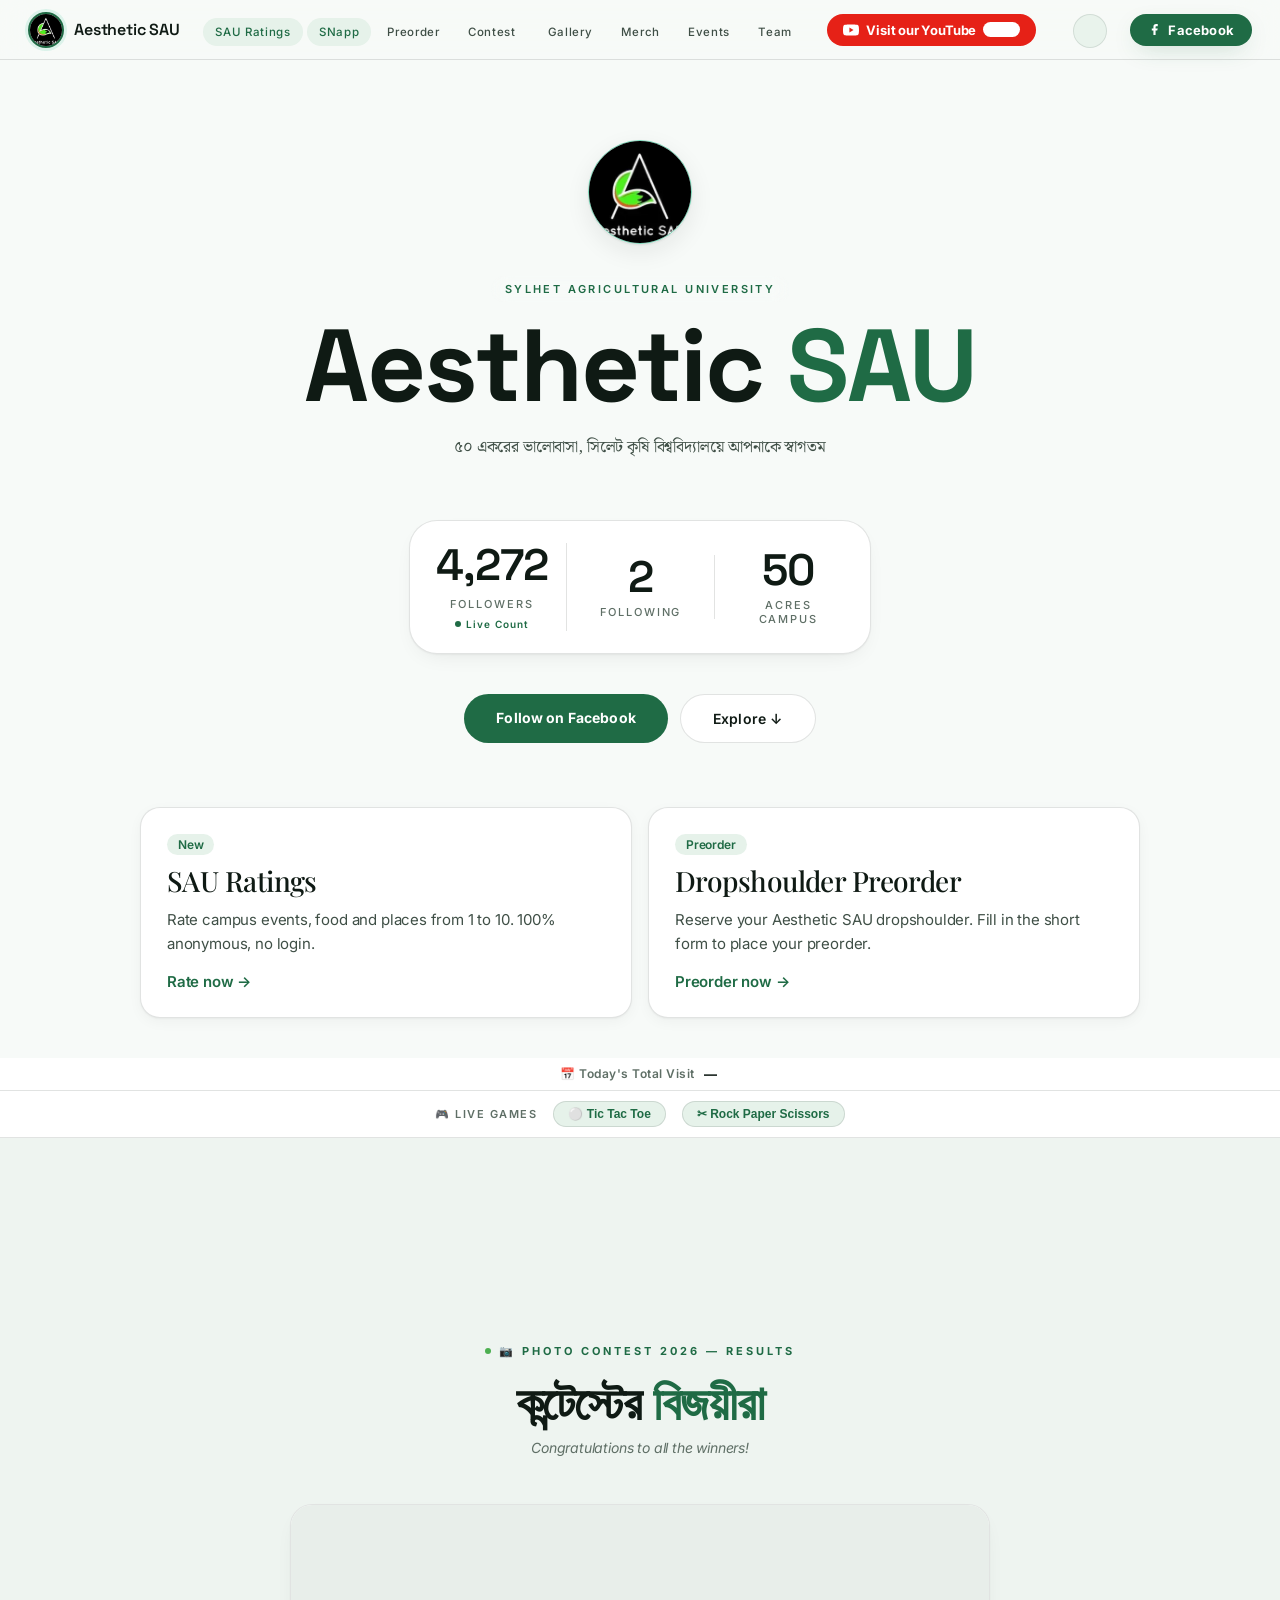
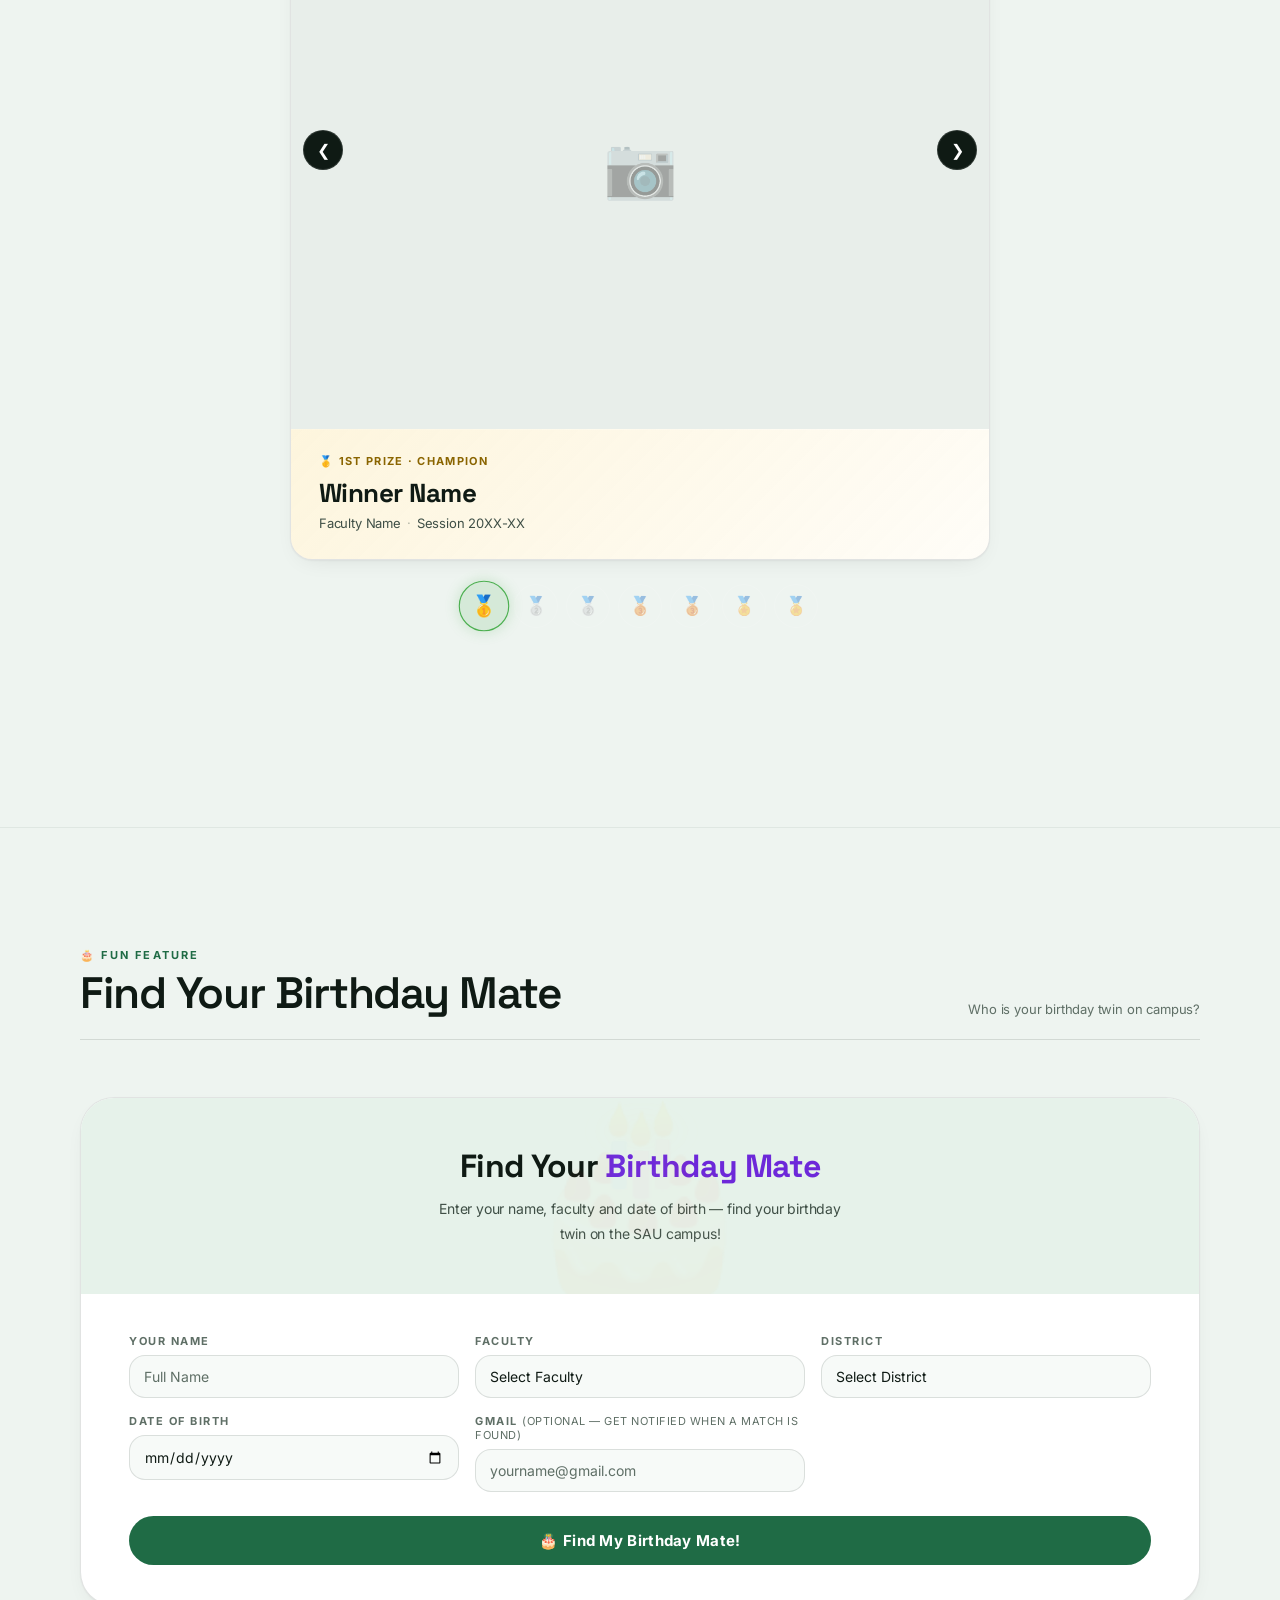
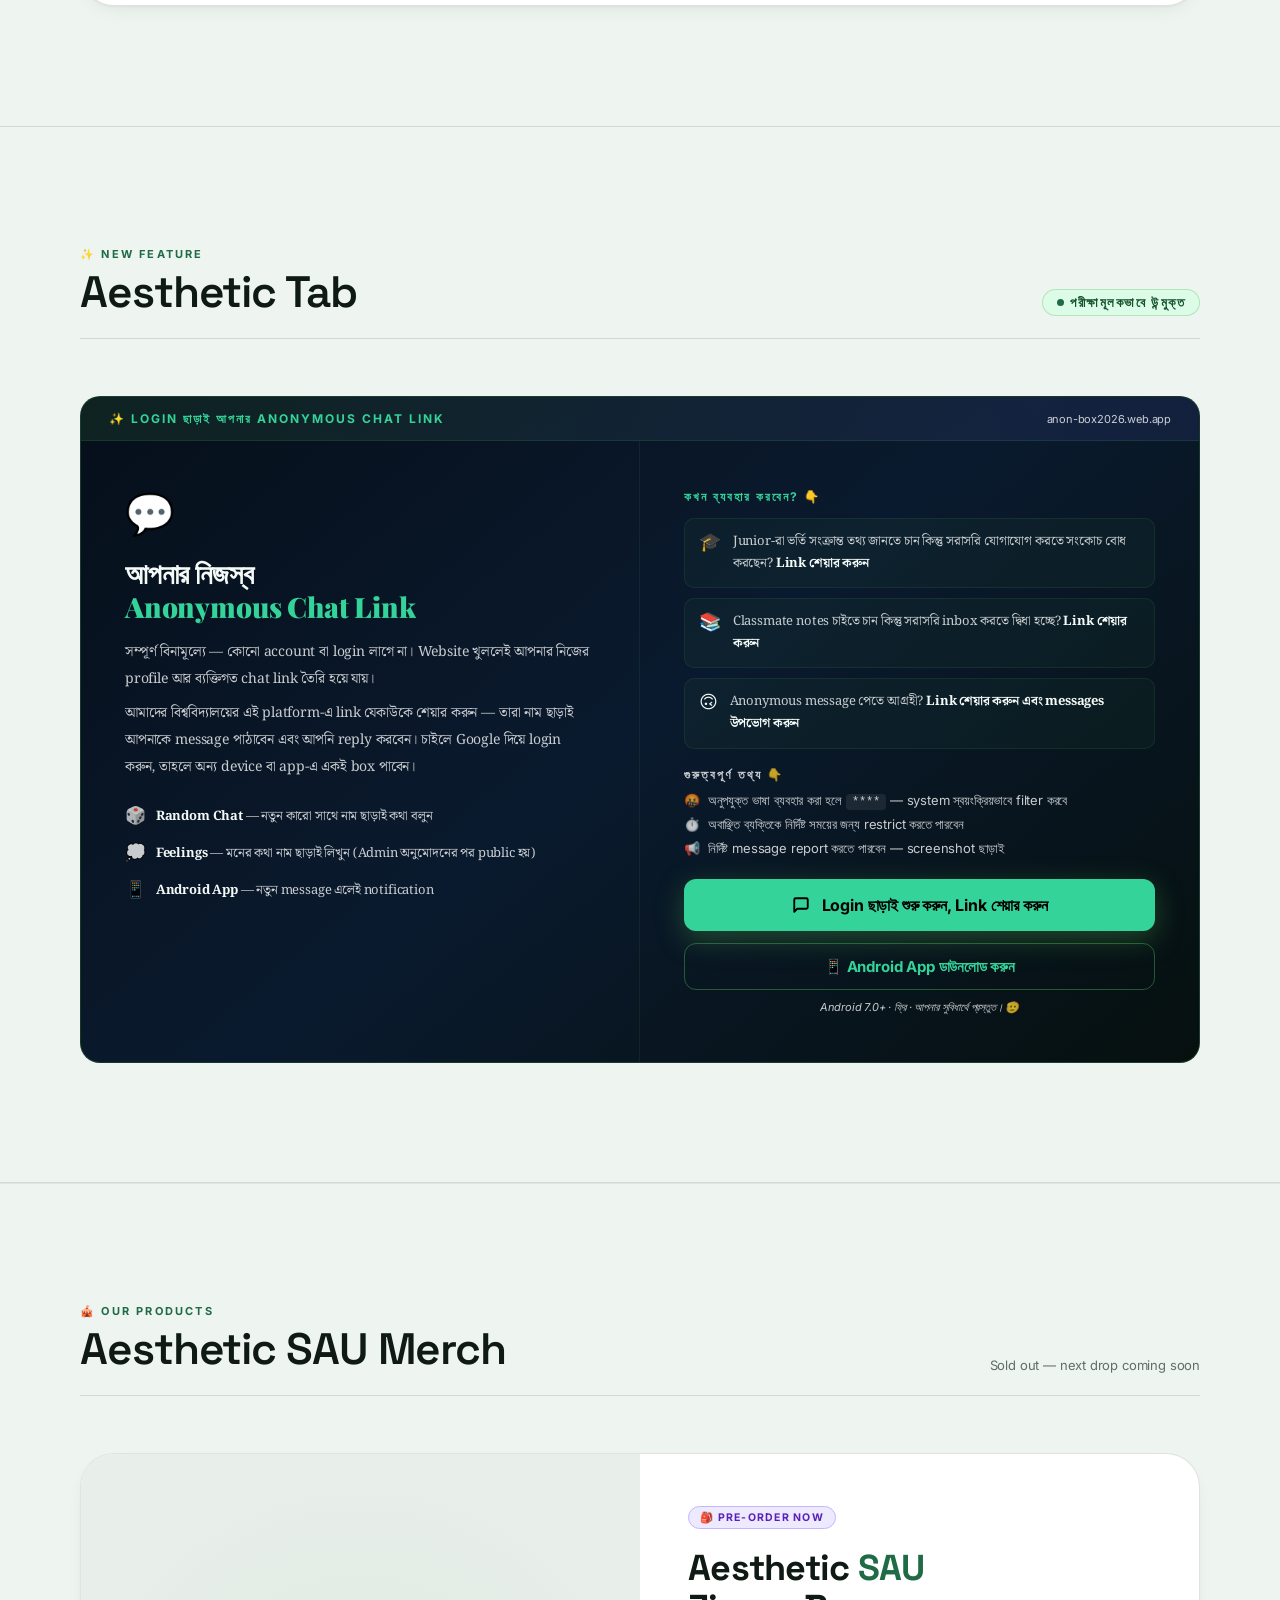
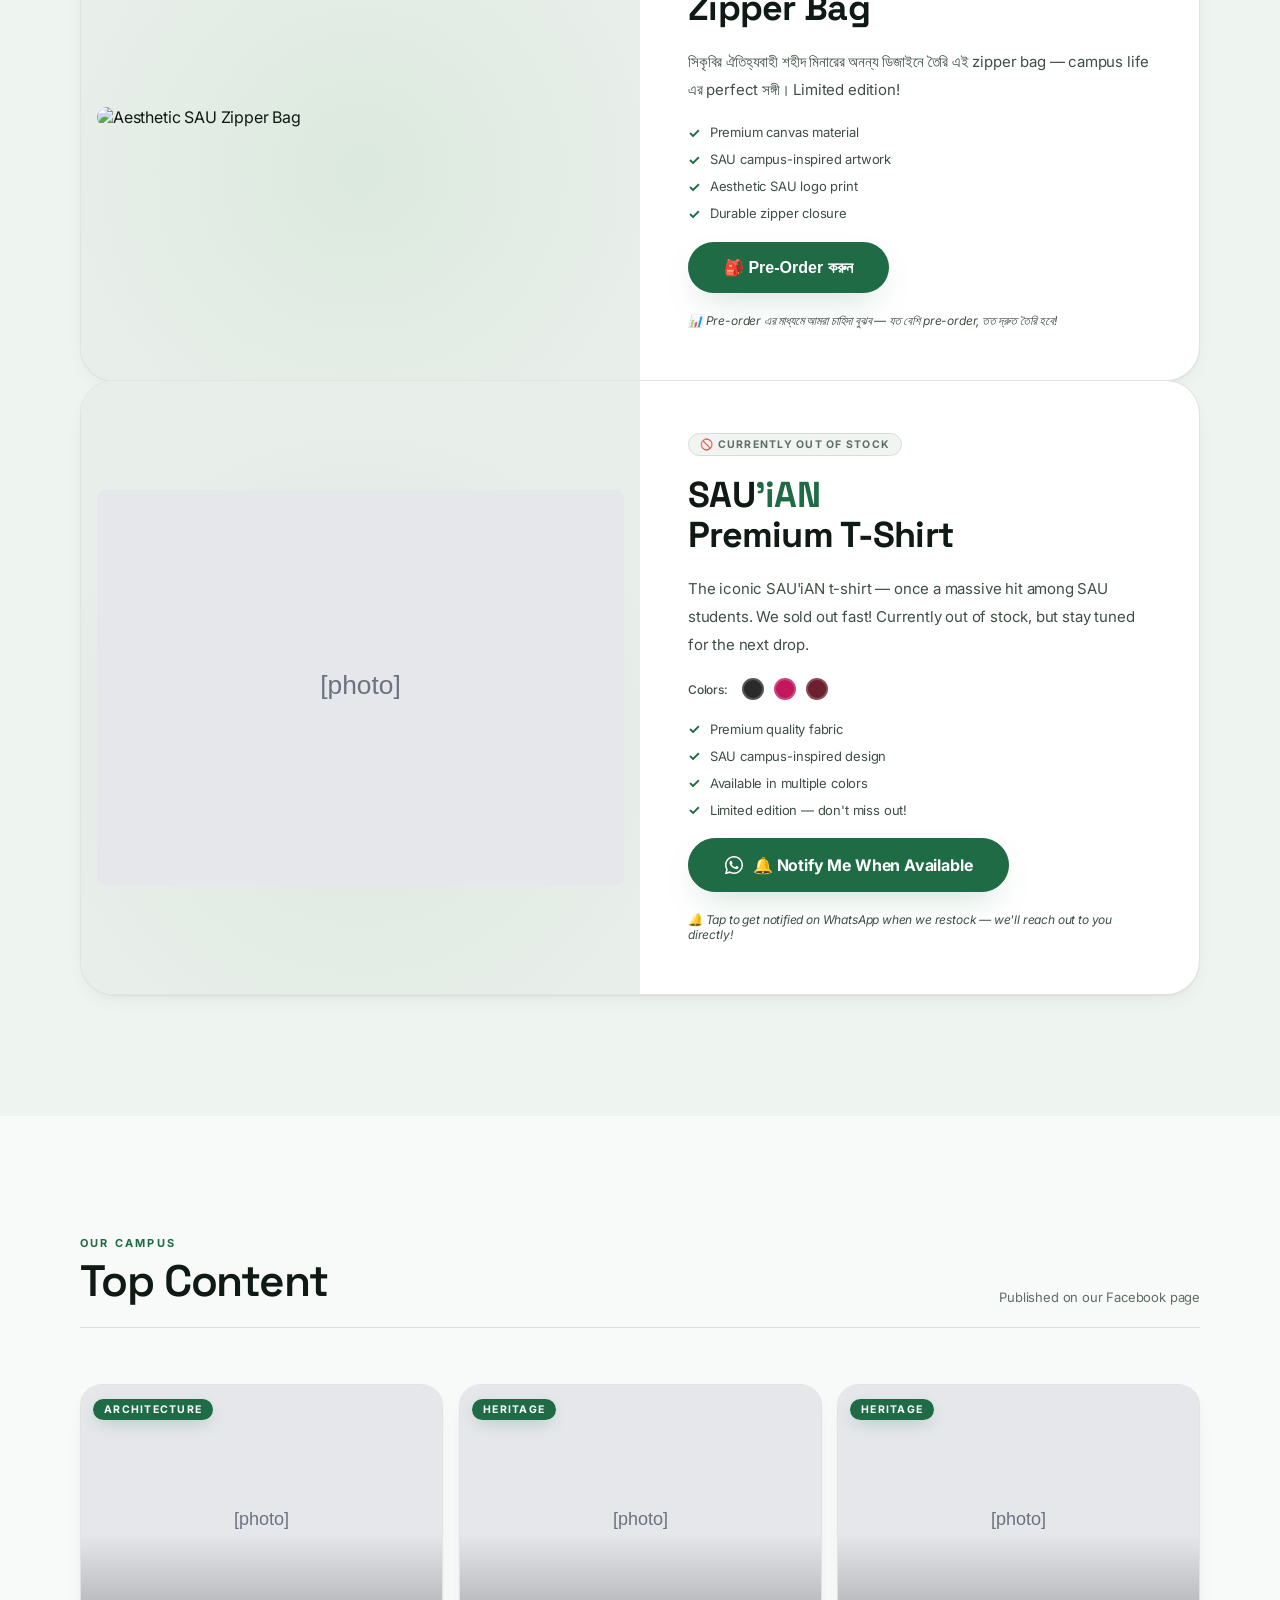
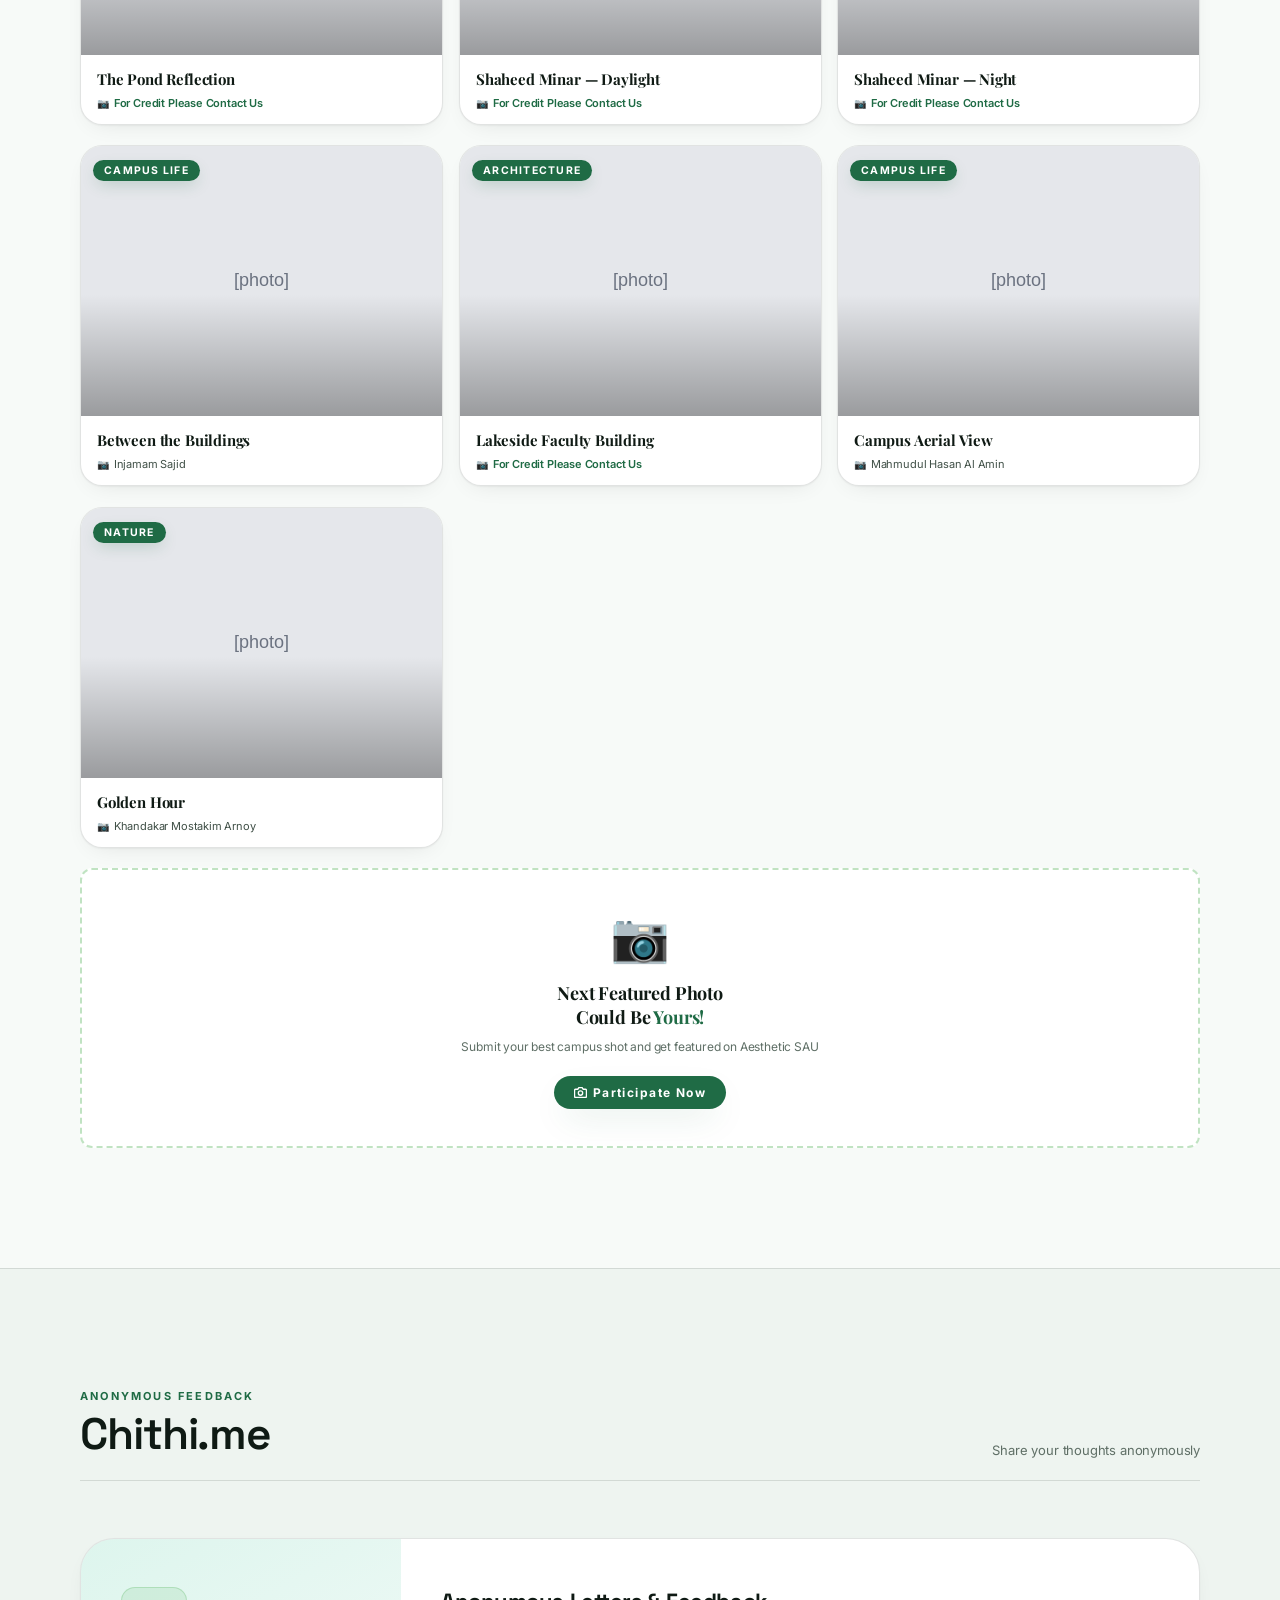
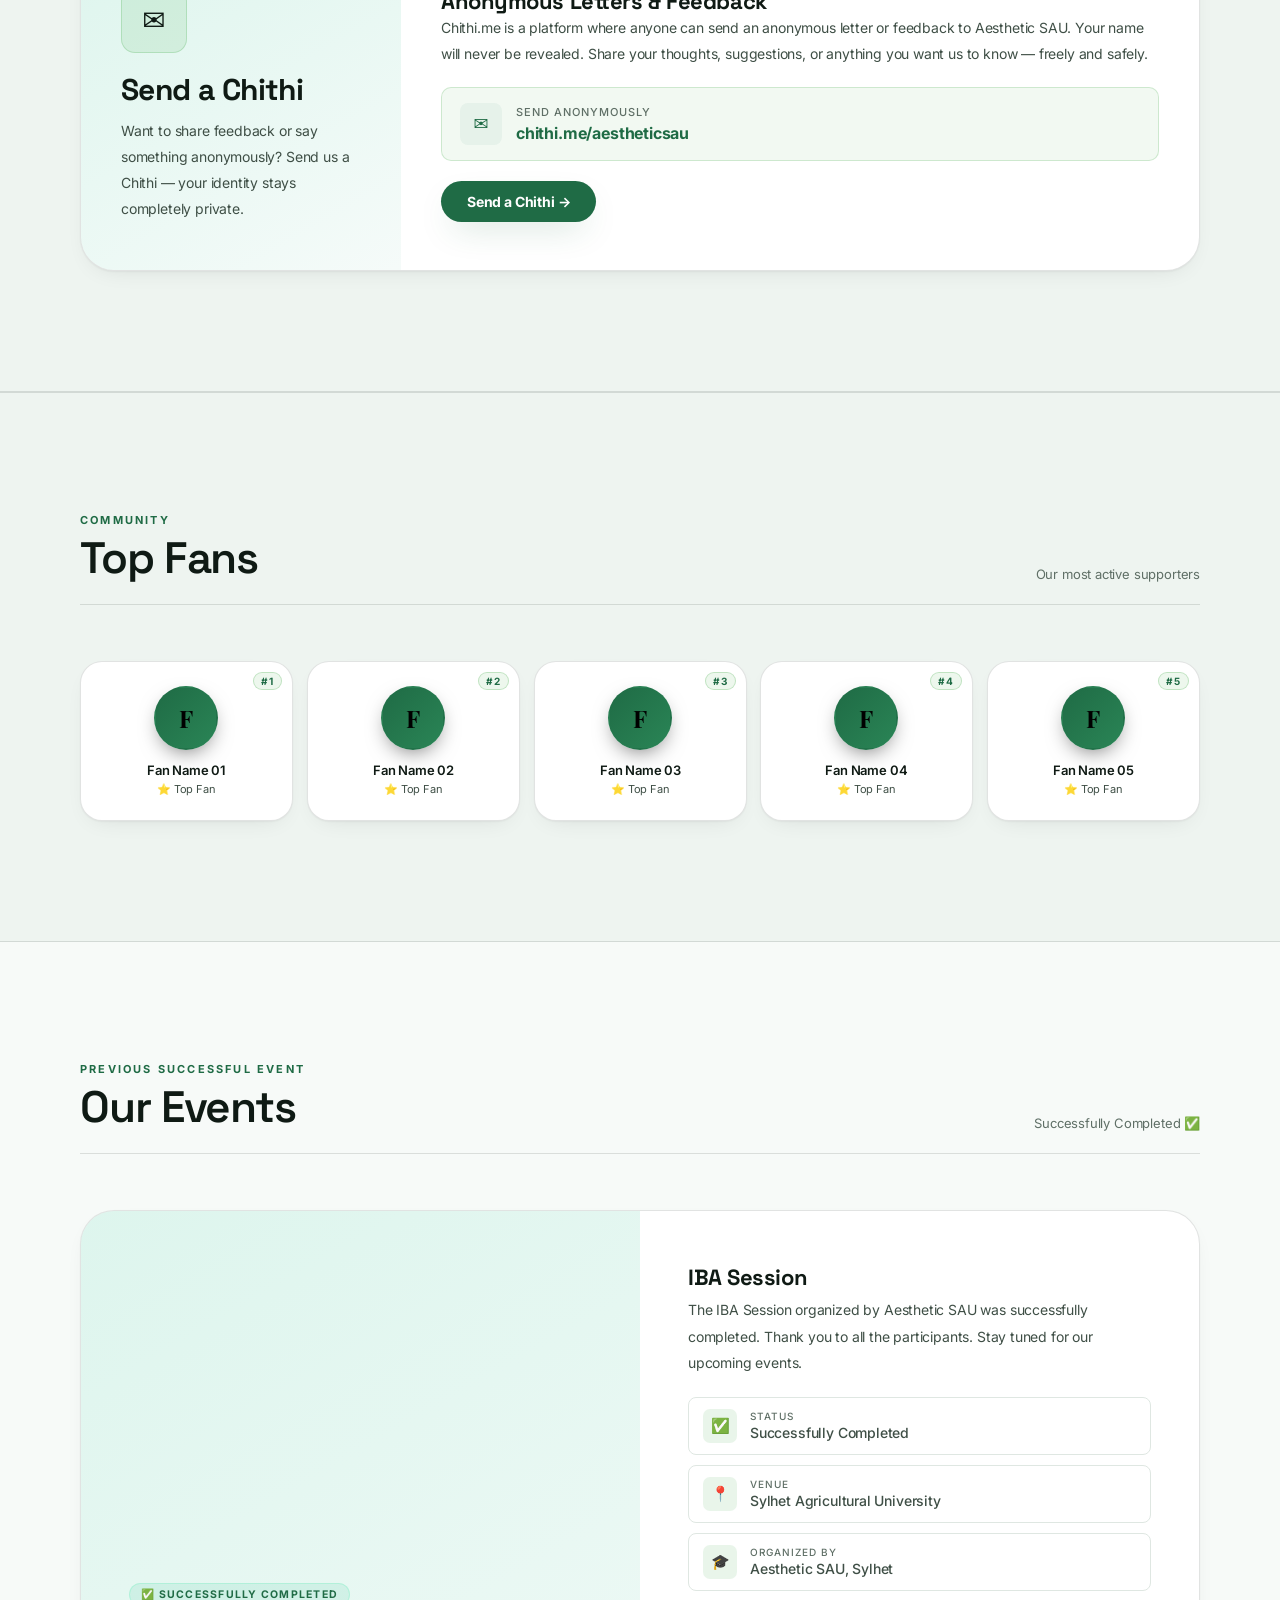
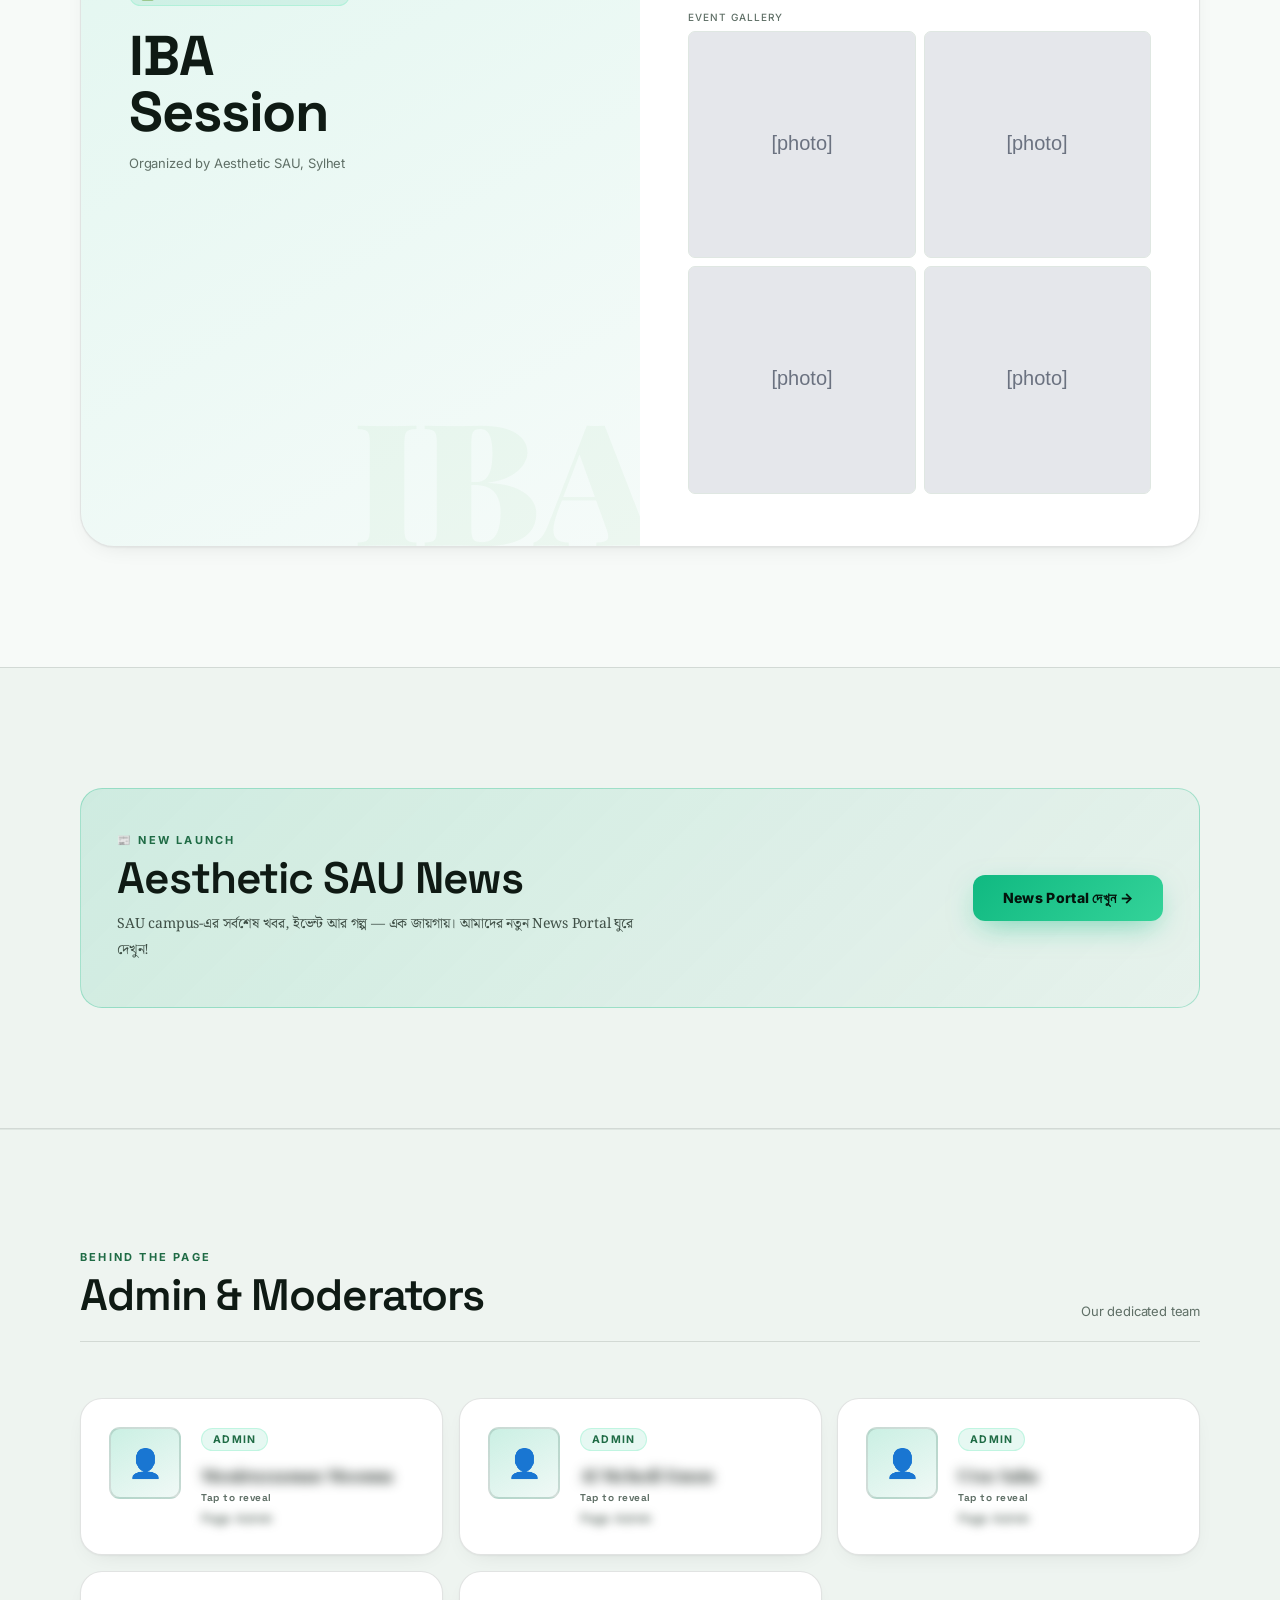
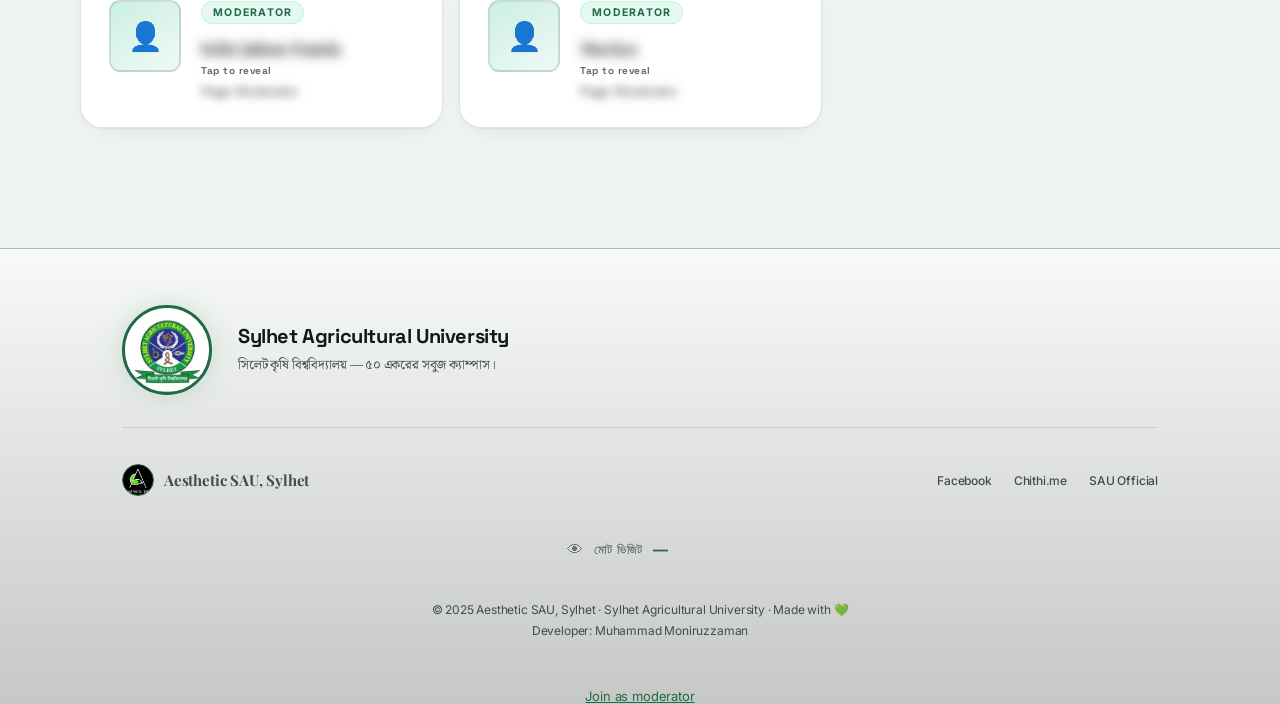
==== commit 63c9852a: "Home: update Anon Box card (no login needed, Android app)" ====
--- a/index.html
+++ b/index.html
@@ -1791,7 +1791,7 @@
 
     <!-- Top Banner -->
     <div style="background:linear-gradient(90deg,rgba(76,175,80,.12),rgba(99,102,241,.1));border-bottom:1px solid rgba(76,175,80,.15);padding:14px 28px;display:flex;align-items:center;gap:10px;flex-wrap:wrap">
-      <span style="font-size:12px;font-weight:700;letter-spacing:2px;text-transform:uppercase;color:var(--green)">✨ আপনার Anonymous Chat Link তৈরি করুন</span>
+      <span style="font-size:12px;font-weight:700;letter-spacing:2px;text-transform:uppercase;color:var(--green)">✨ Login ছাড়াই আপনার Anonymous Chat Link</span>
       <span style="font-size:11px;color:rgba(255,255,255,.4);margin-left:auto">anon-box2026.web.app</span>
     </div>
 
@@ -1805,11 +1805,16 @@
           <span style="color:var(--green)">Anonymous Chat Link</span>
         </h3>
         <p style="font-size:14px;color:rgba(255,255,255,.55);line-height:1.9;margin-bottom:8px;font-family:'Noto Serif Bengali',serif">
-          সম্পূর্ণ বিনামূল্যে — কোনো subscription নেই, কোনো hidden charge নেই। একটি account তৈরি করুন এবং আপনার ব্যক্তিগত chat link পান।
+          সম্পূর্ণ বিনামূল্যে — কোনো account বা login লাগে না। Website খুললেই আপনার নিজের profile আর ব্যক্তিগত chat link তৈরি হয়ে যায়।
         </p>
         <p style="font-size:14px;color:rgba(255,255,255,.55);line-height:1.9;font-family:'Noto Serif Bengali',serif">
-          আমাদের বিশ্ববিদ্যালয়ের এই platform-এ আপনি নিজের একটি chat page তৈরি করতে পারবেন — link যেকাউকে শেয়ার করুন, তারা আপনাকে message পাঠাবেন এবং আপনি reply করবেন।
+          আমাদের বিশ্ববিদ্যালয়ের এই platform-এ link যেকাউকে শেয়ার করুন — তারা নাম ছাড়াই আপনাকে message পাঠাবেন এবং আপনি reply করবেন। চাইলে Google দিয়ে login করুন, তাহলে অন্য device বা app-এ একই box পাবেন।
         </p>
+        <div style="display:flex;flex-direction:column;gap:9px;margin-top:22px">
+          <div style="display:flex;align-items:center;gap:10px;font-size:13px;color:rgba(255,255,255,.65);font-family:'Noto Serif Bengali',serif"><span style="font-size:17px">🎲</span><span><strong style="color:var(--white)">Random Chat</strong> — নতুন কারো সাথে নাম ছাড়াই কথা বলুন</span></div>
+          <div style="display:flex;align-items:center;gap:10px;font-size:13px;color:rgba(255,255,255,.65);font-family:'Noto Serif Bengali',serif"><span style="font-size:17px">💭</span><span><strong style="color:var(--white)">Feelings</strong> — মনের কথা নাম ছাড়াই লিখুন (Admin অনুমোদনের পর public হয়)</span></div>
+          <div style="display:flex;align-items:center;gap:10px;font-size:13px;color:rgba(255,255,255,.65);font-family:'Noto Serif Bengali',serif"><span style="font-size:17px">📱</span><span><strong style="color:var(--white)">Android App</strong> — নতুন message এলেই notification</span></div>
+        </div>
       </div>
 
       <!-- Right: Use Cases + CTA -->
@@ -1847,9 +1852,12 @@
         <!-- CTA Button -->
         <a href="https://anon-box2026.web.app" target="_blank" style="display:inline-flex;align-items:center;justify-content:center;gap:12px;background:var(--green);color:#000;padding:16px 32px;border-radius:12px;font-weight:700;font-size:16px;text-decoration:none;transition:all .25s;box-shadow:0 8px 28px rgba(76,175,80,.35);margin-top:4px" rel="noopener noreferrer">
           <svg width="18" height="18" viewBox="0 0 24 24" fill="none" stroke="currentColor" stroke-width="2.5" stroke-linecap="round" stroke-linejoin="round"><path d="M21 15a2 2 0 0 1-2 2H7l-4 4V5a2 2 0 0 1 2-2h14a2 2 0 0 1 2 2z"/></svg>
-          Account তৈরি করুন, Link নিন, শেয়ার করুন
+          Login ছাড়াই শুরু করুন, Link শেয়ার করুন
         </a>
-        <p style="font-size:11px;color:rgba(255,255,255,.25);text-align:center;margin-top:-8px;font-style:italic">আপনার সুবিধার্থে প্রস্তুত। 🫡</p>
+        <a href="https://anon-box2026.web.app/download.html" target="_blank" rel="noopener noreferrer" style="display:inline-flex;align-items:center;justify-content:center;gap:10px;border:1.5px solid rgba(76,175,80,.45);color:var(--green);padding:13px 28px;border-radius:12px;font-weight:700;font-size:15px;text-decoration:none;transition:all .25s;margin-top:-6px">
+          📱 Android App ডাউনলোড করুন
+        </a>
+        <p style="font-size:11px;color:rgba(255,255,255,.25);text-align:center;margin-top:-8px;font-style:italic">Android 7.0+ · ফ্রি · আপনার সুবিধার্থে প্রস্তুত। 🫡</p>
       </div>
     </div>
   </div>
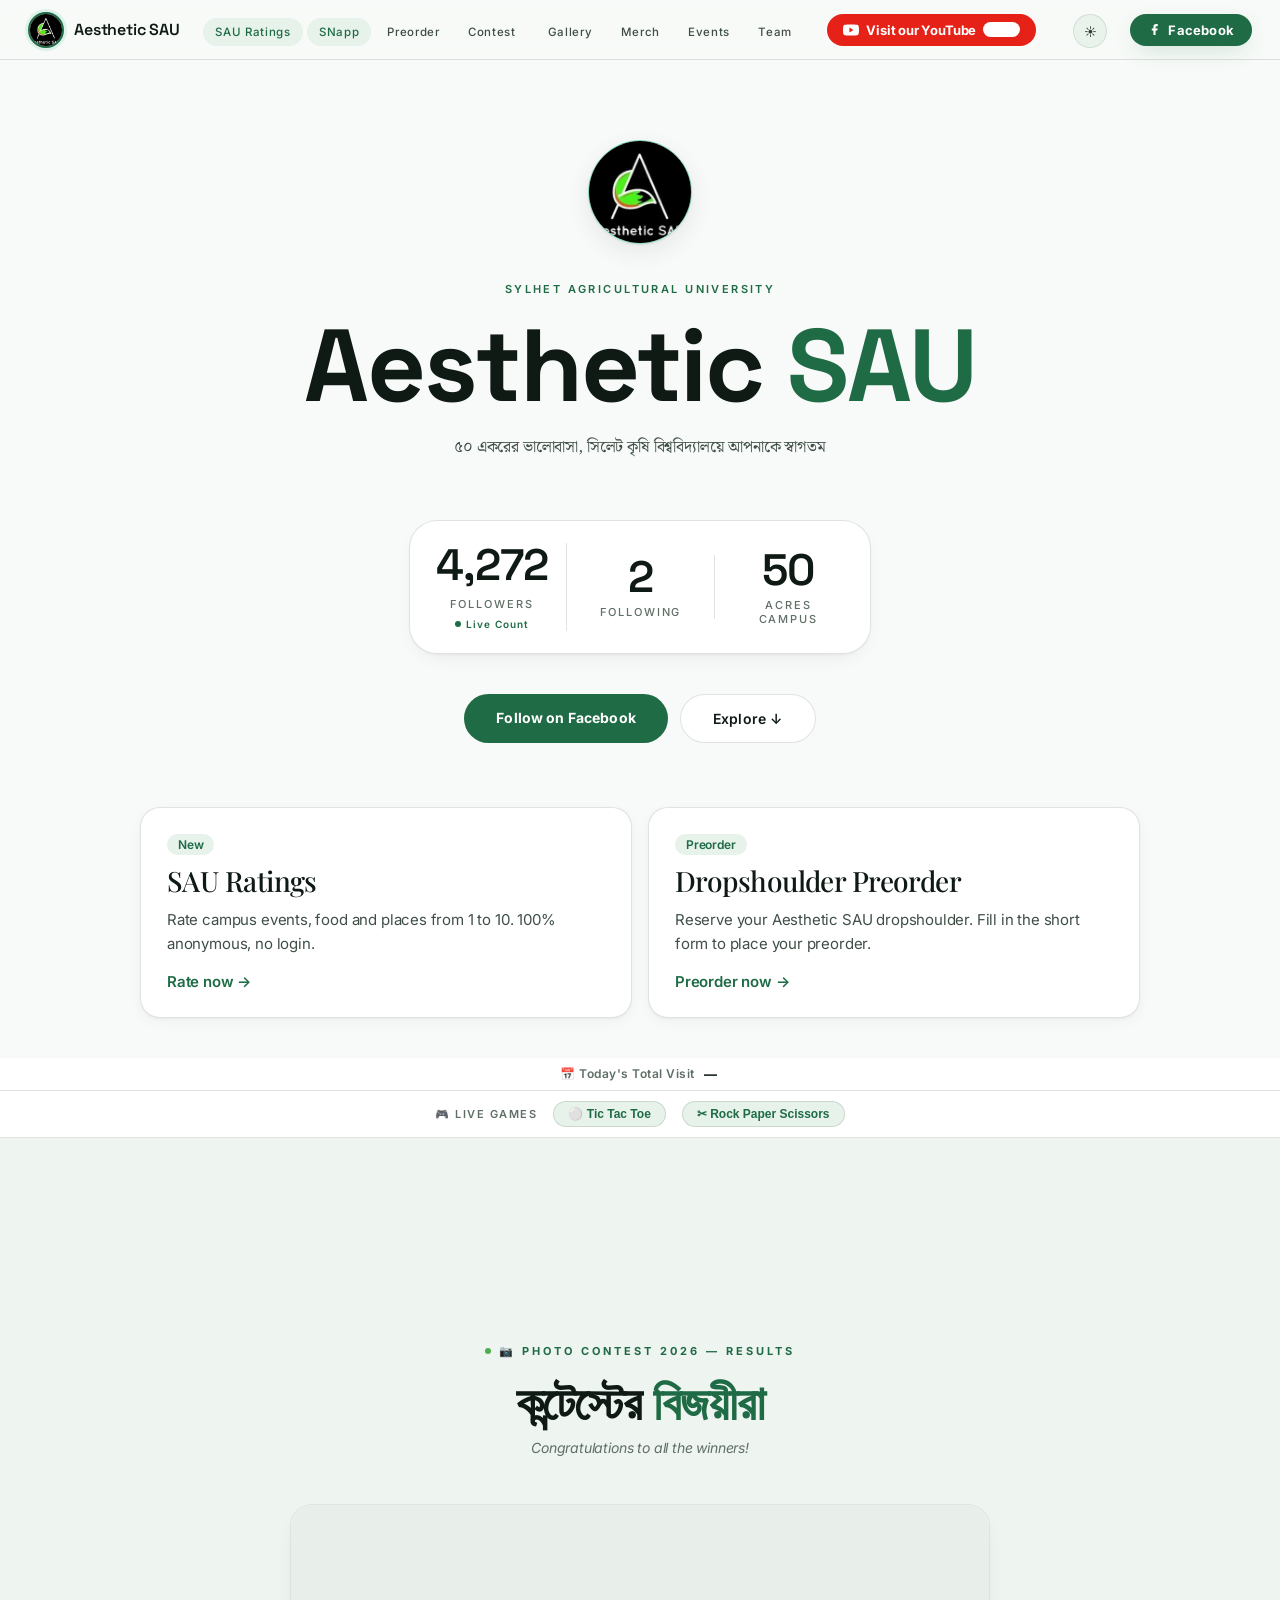
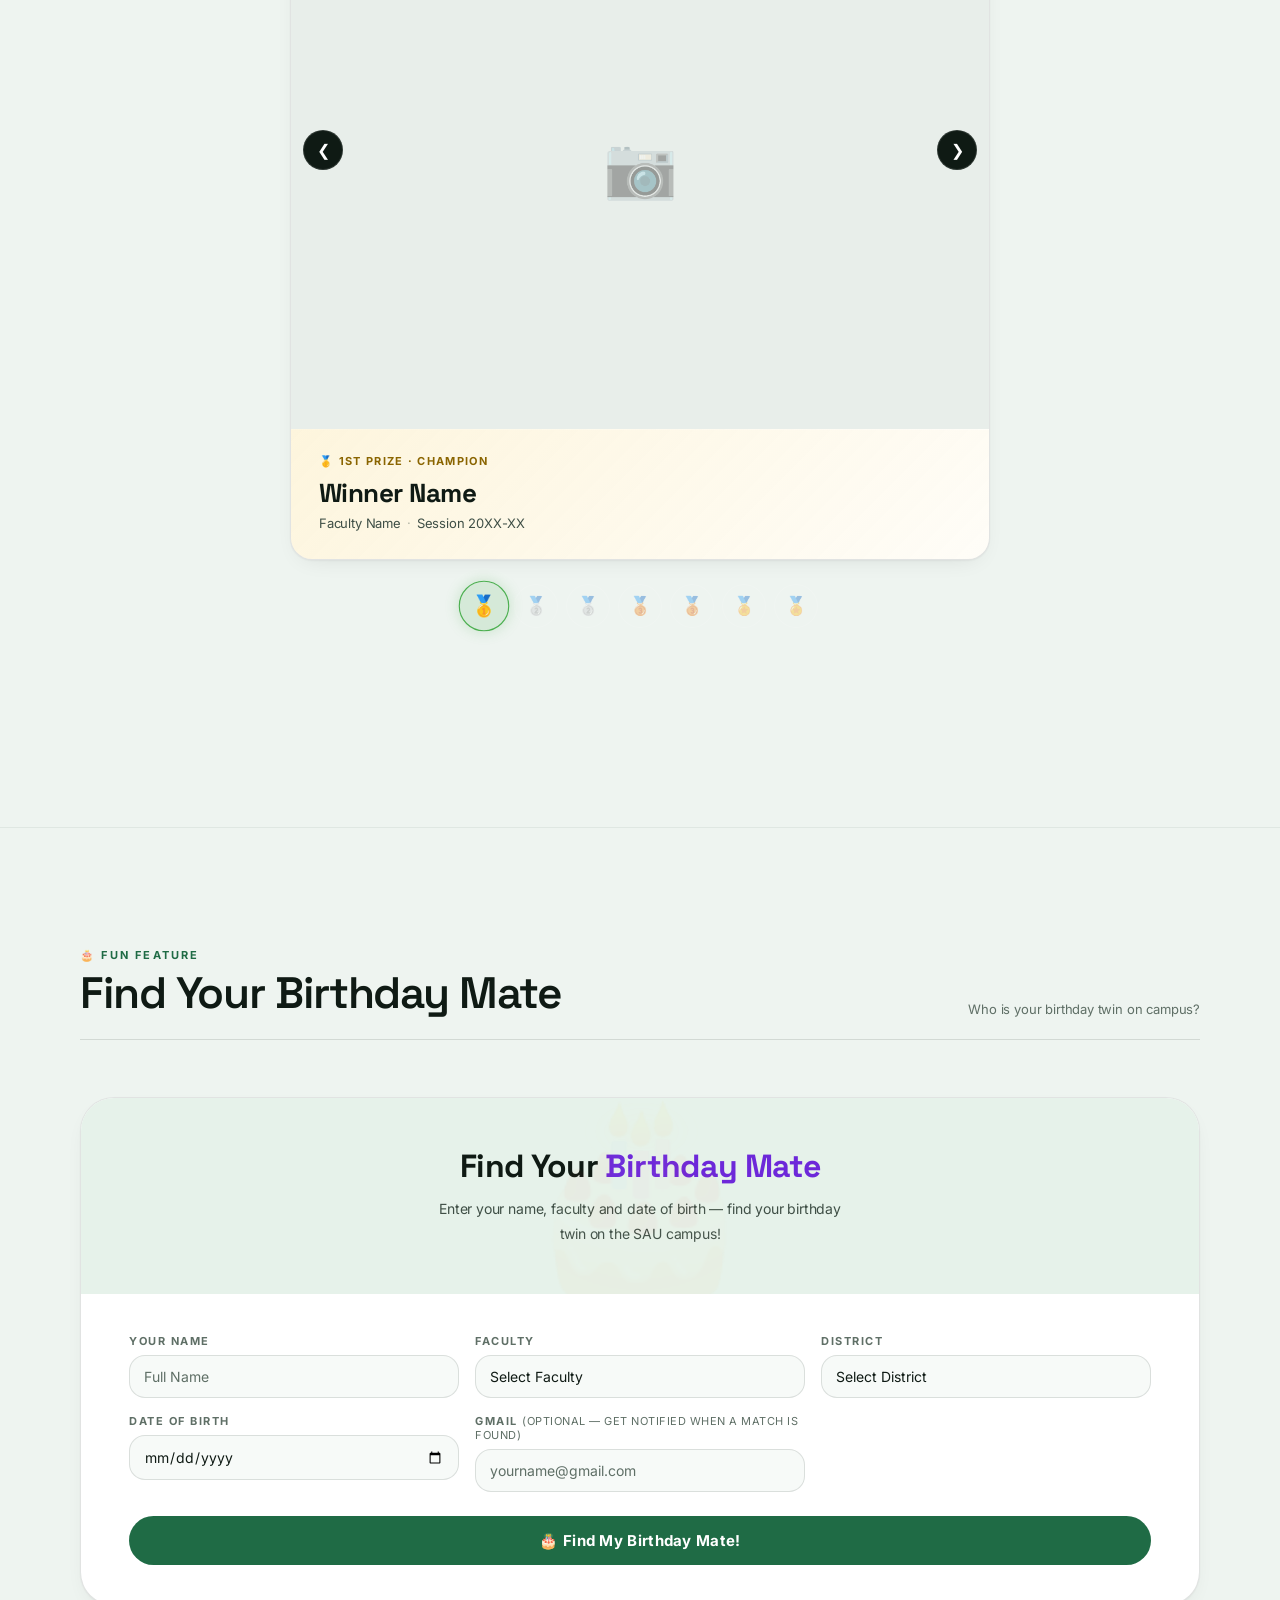
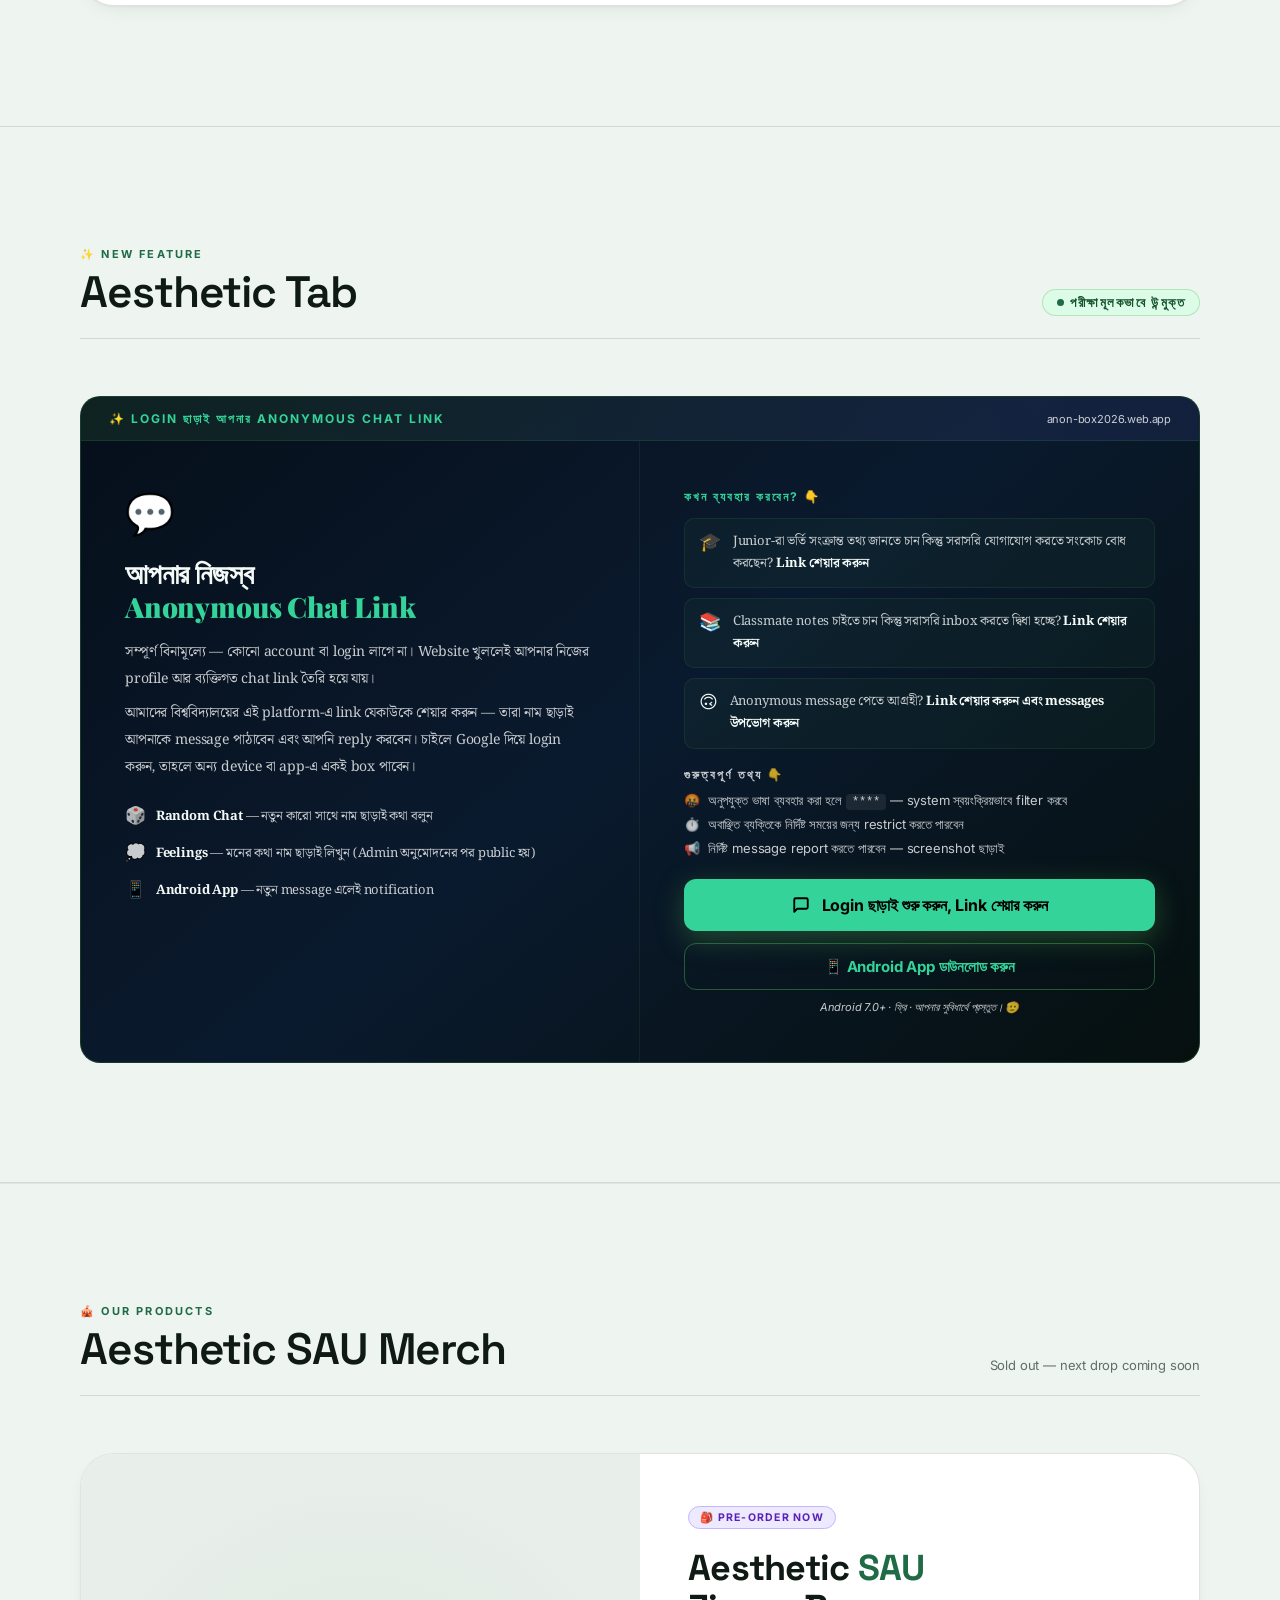
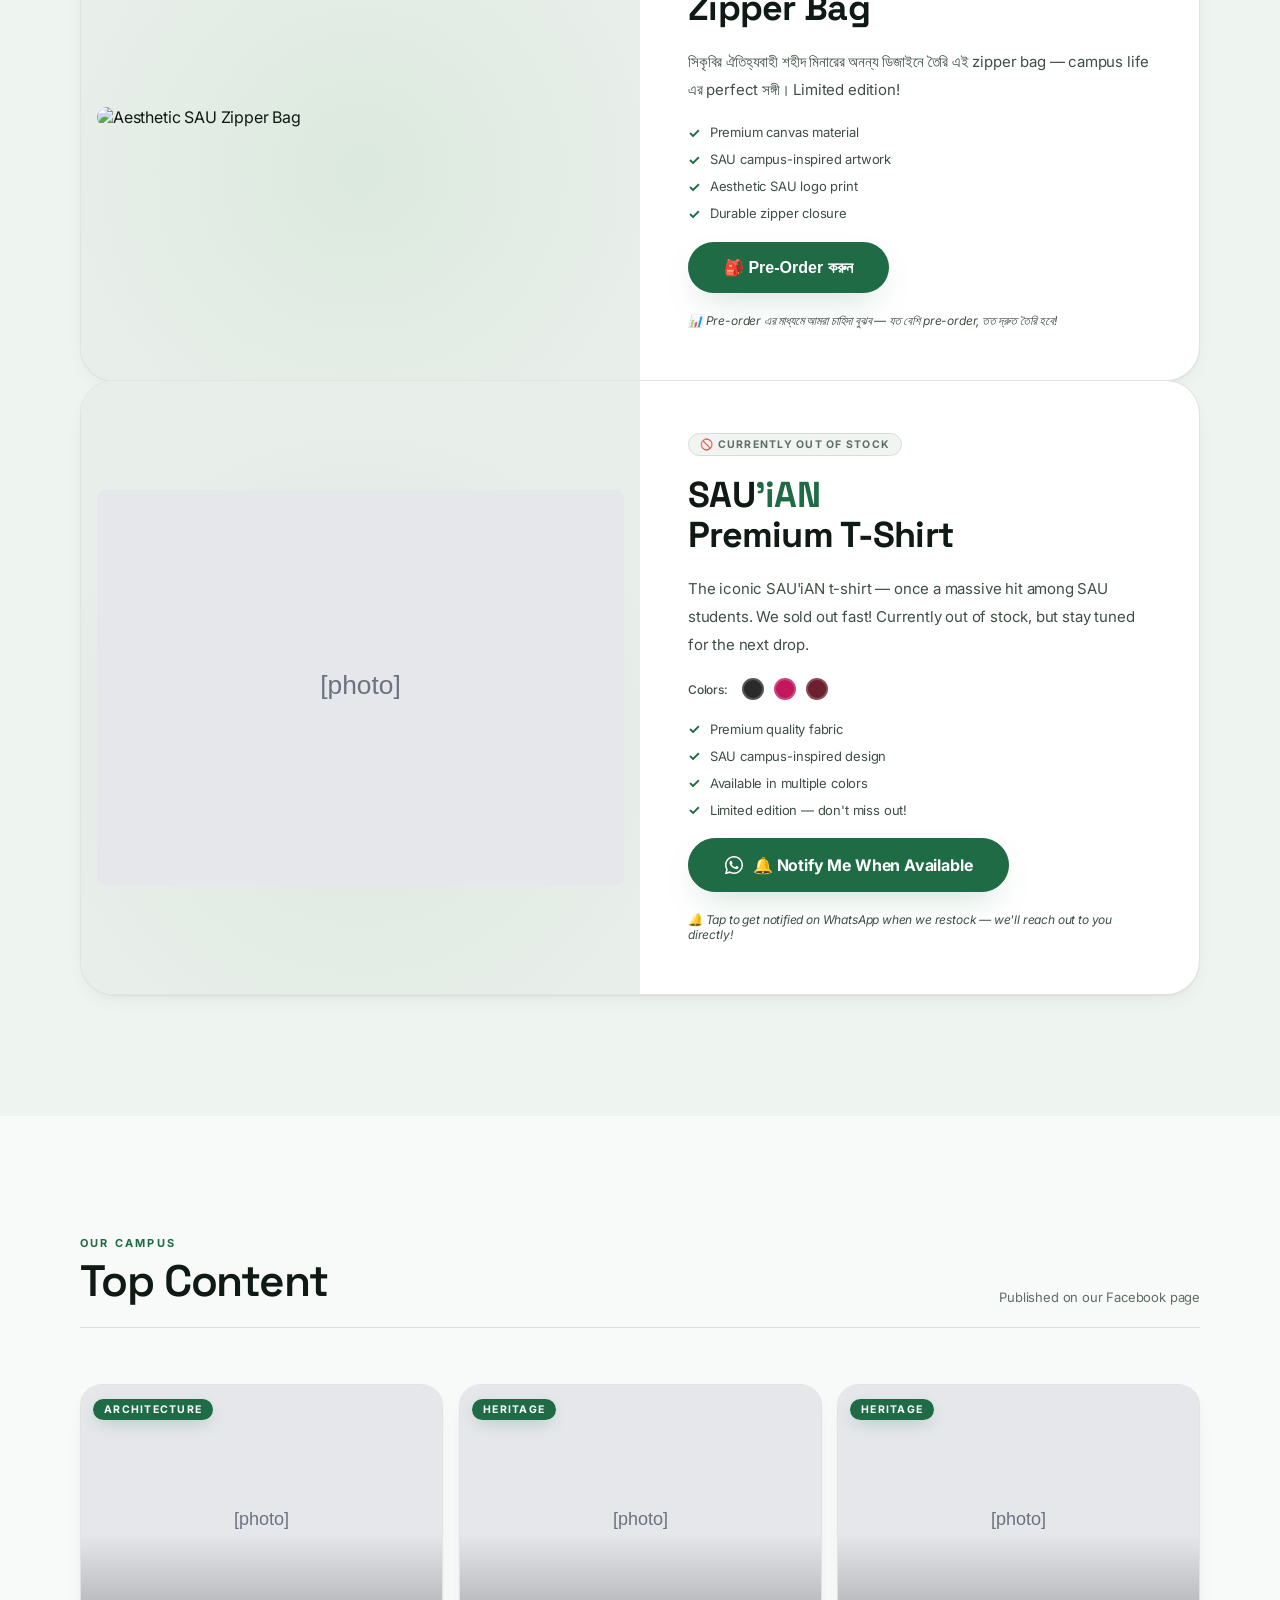
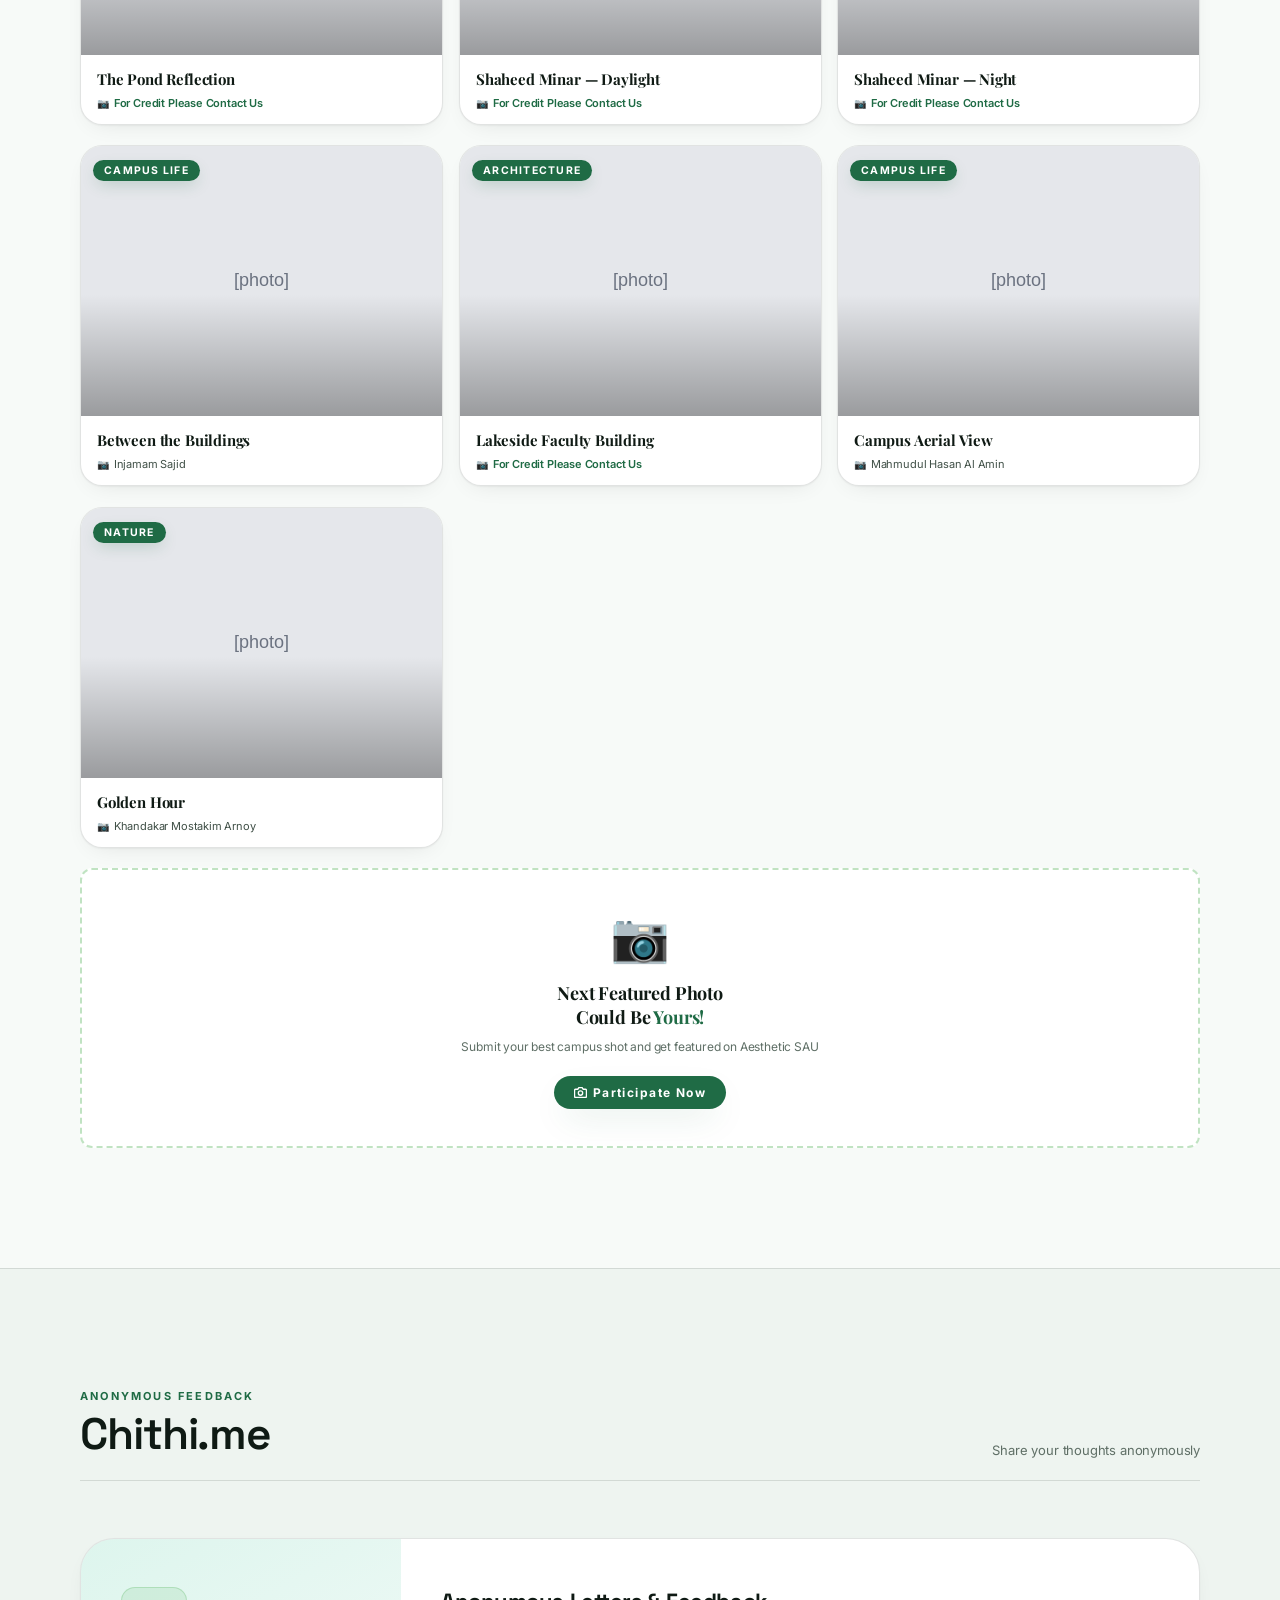
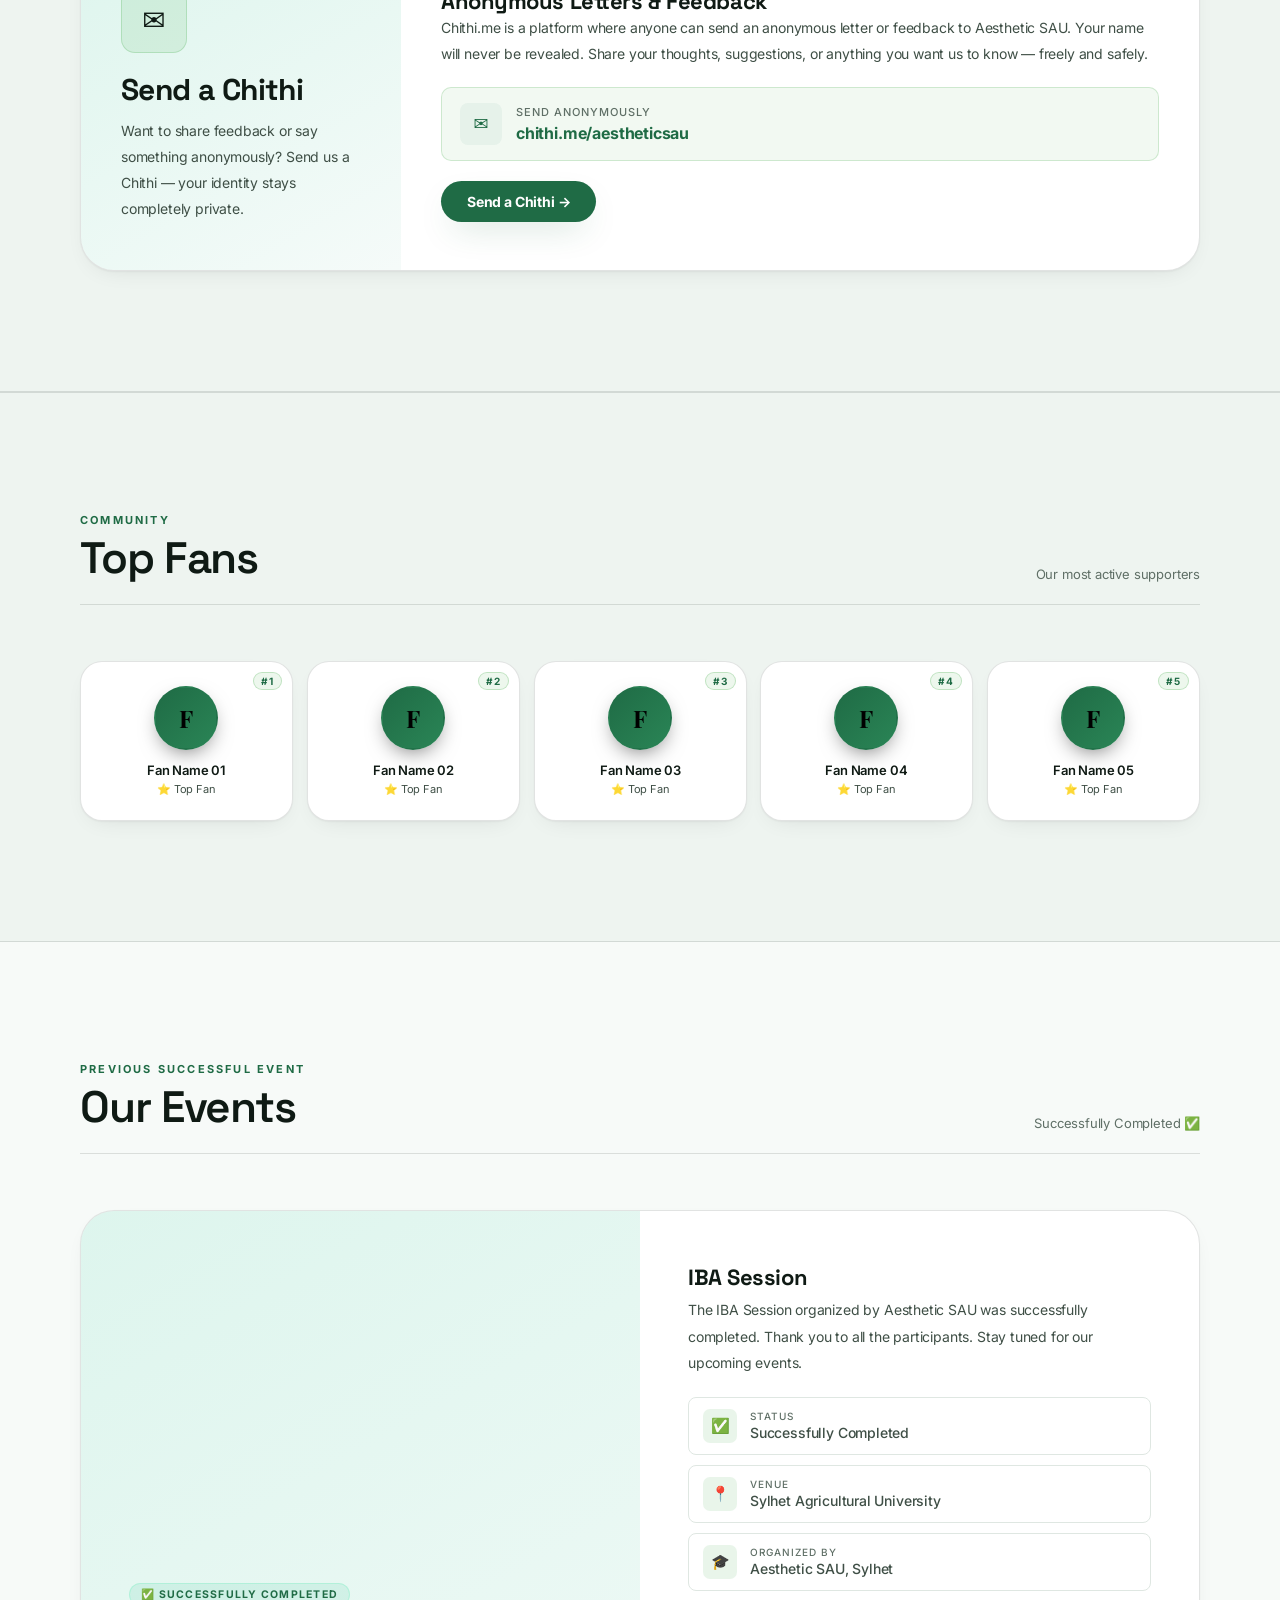
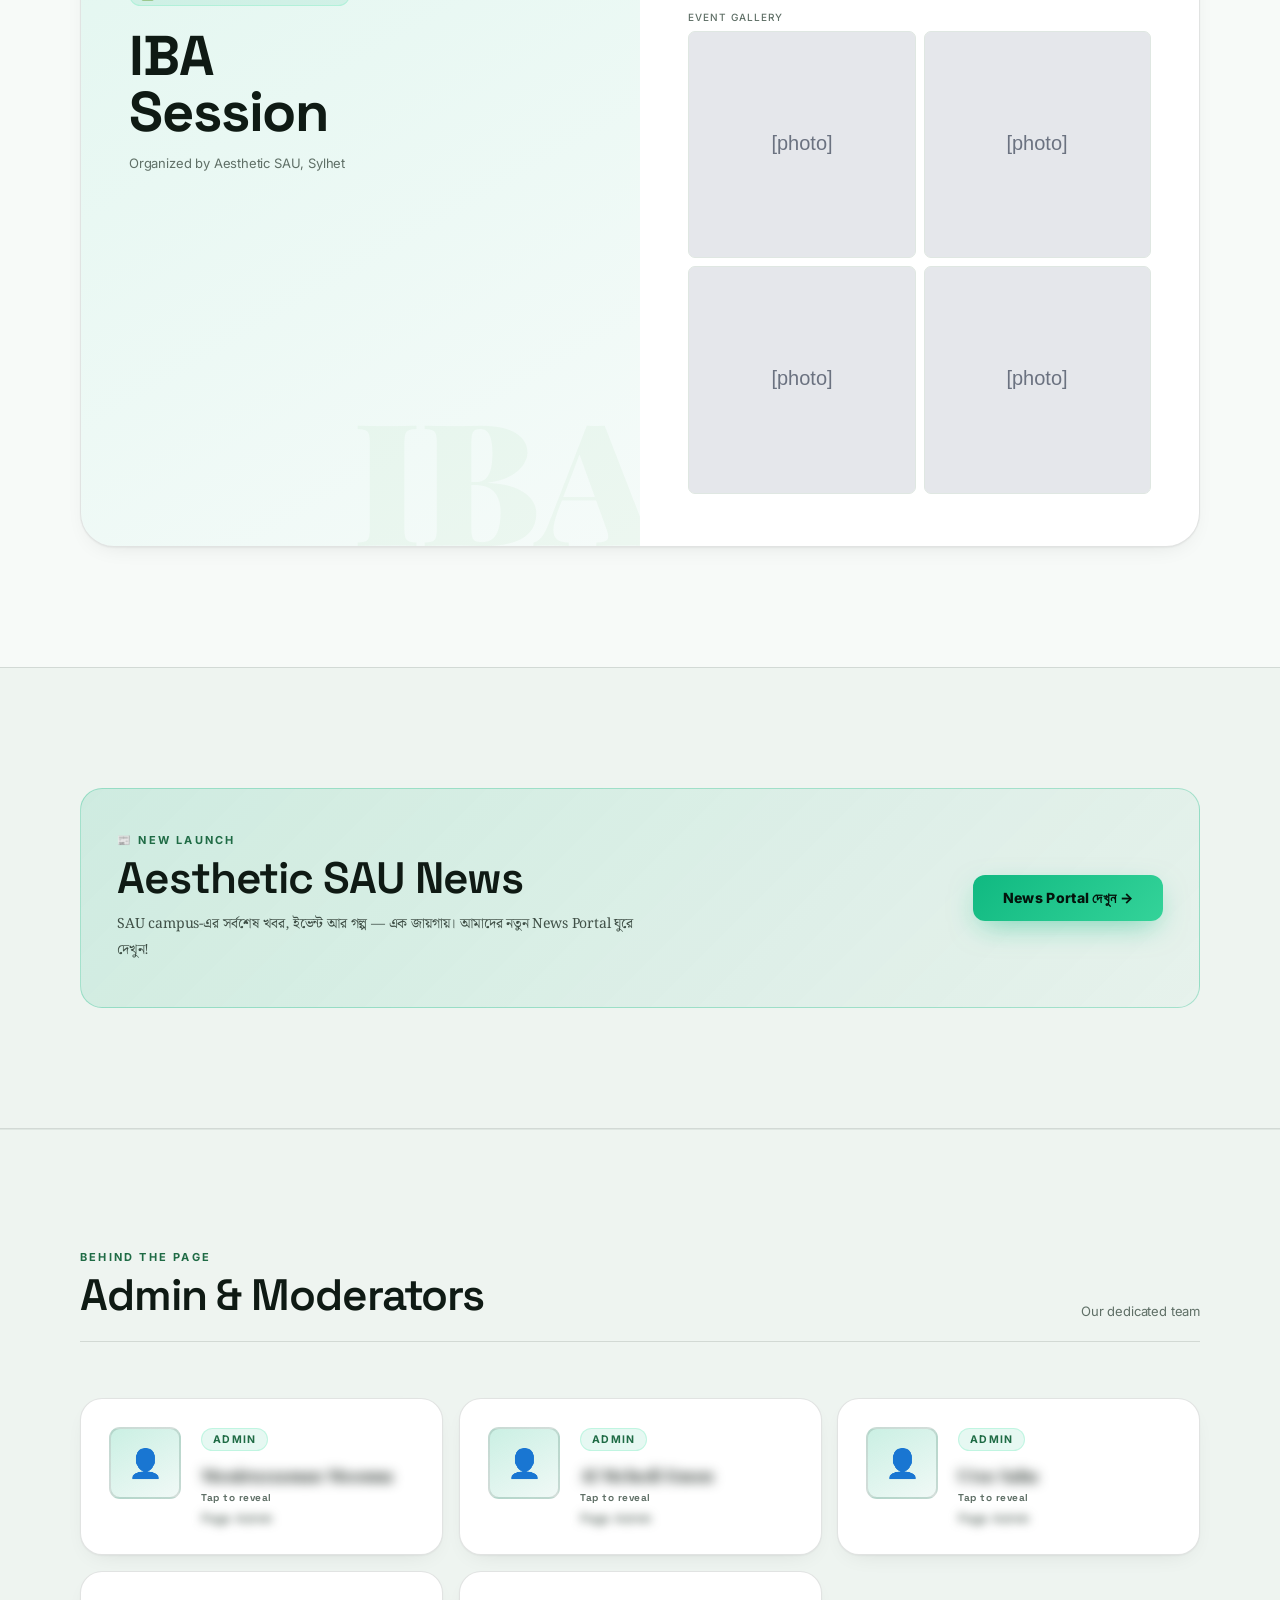
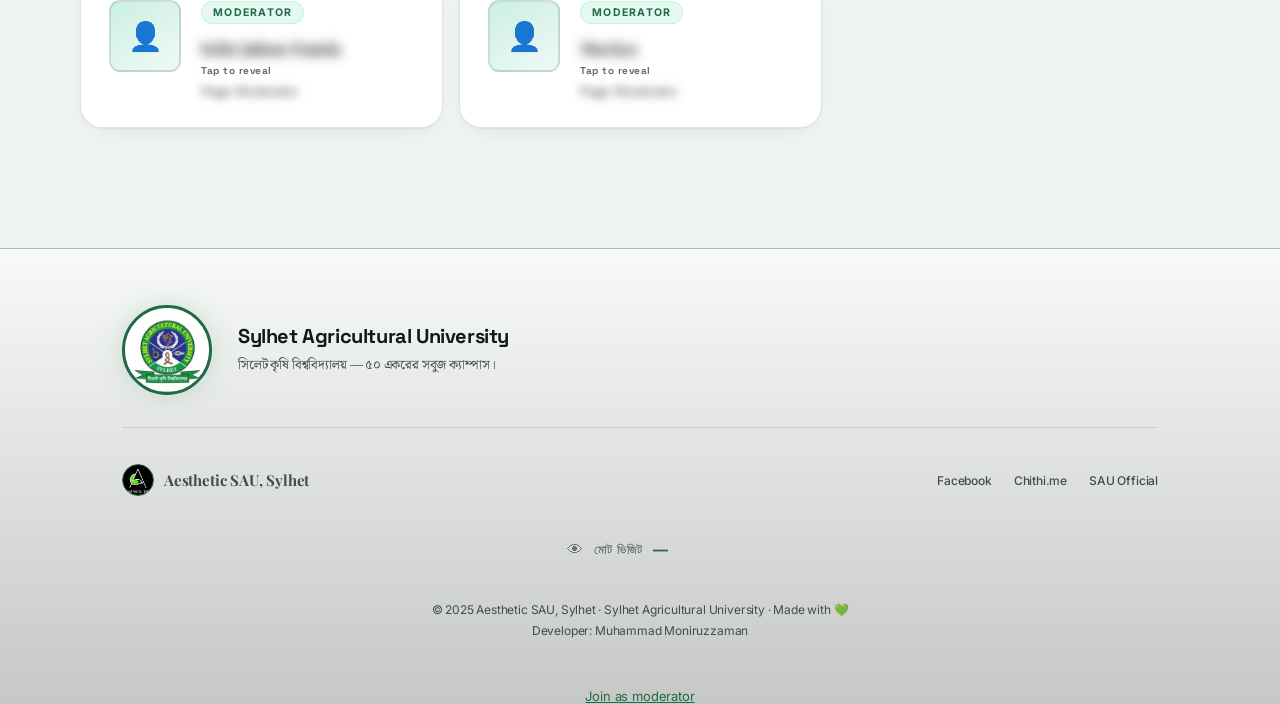
==== commit 9b2823fb: "Fix: show sun/moon icon on the light/dark button at page load" ====
--- a/index.html
+++ b/index.html
@@ -3972,6 +3972,7 @@
     if(mob&&!mob.querySelector('.theme-controls-mobile')){
       const m=buildBar();m.className='theme-controls theme-controls-mobile';m.style.display='flex';mob.appendChild(m);
     }
+    refresh(); // show the sun/moon icon now that the buttons exist
     // Skip link
     if(!document.querySelector('.skip-link')){
       const sk=document.createElement('a');sk.href='#main-content';sk.className='skip-link';sk.textContent='Skip to main content';
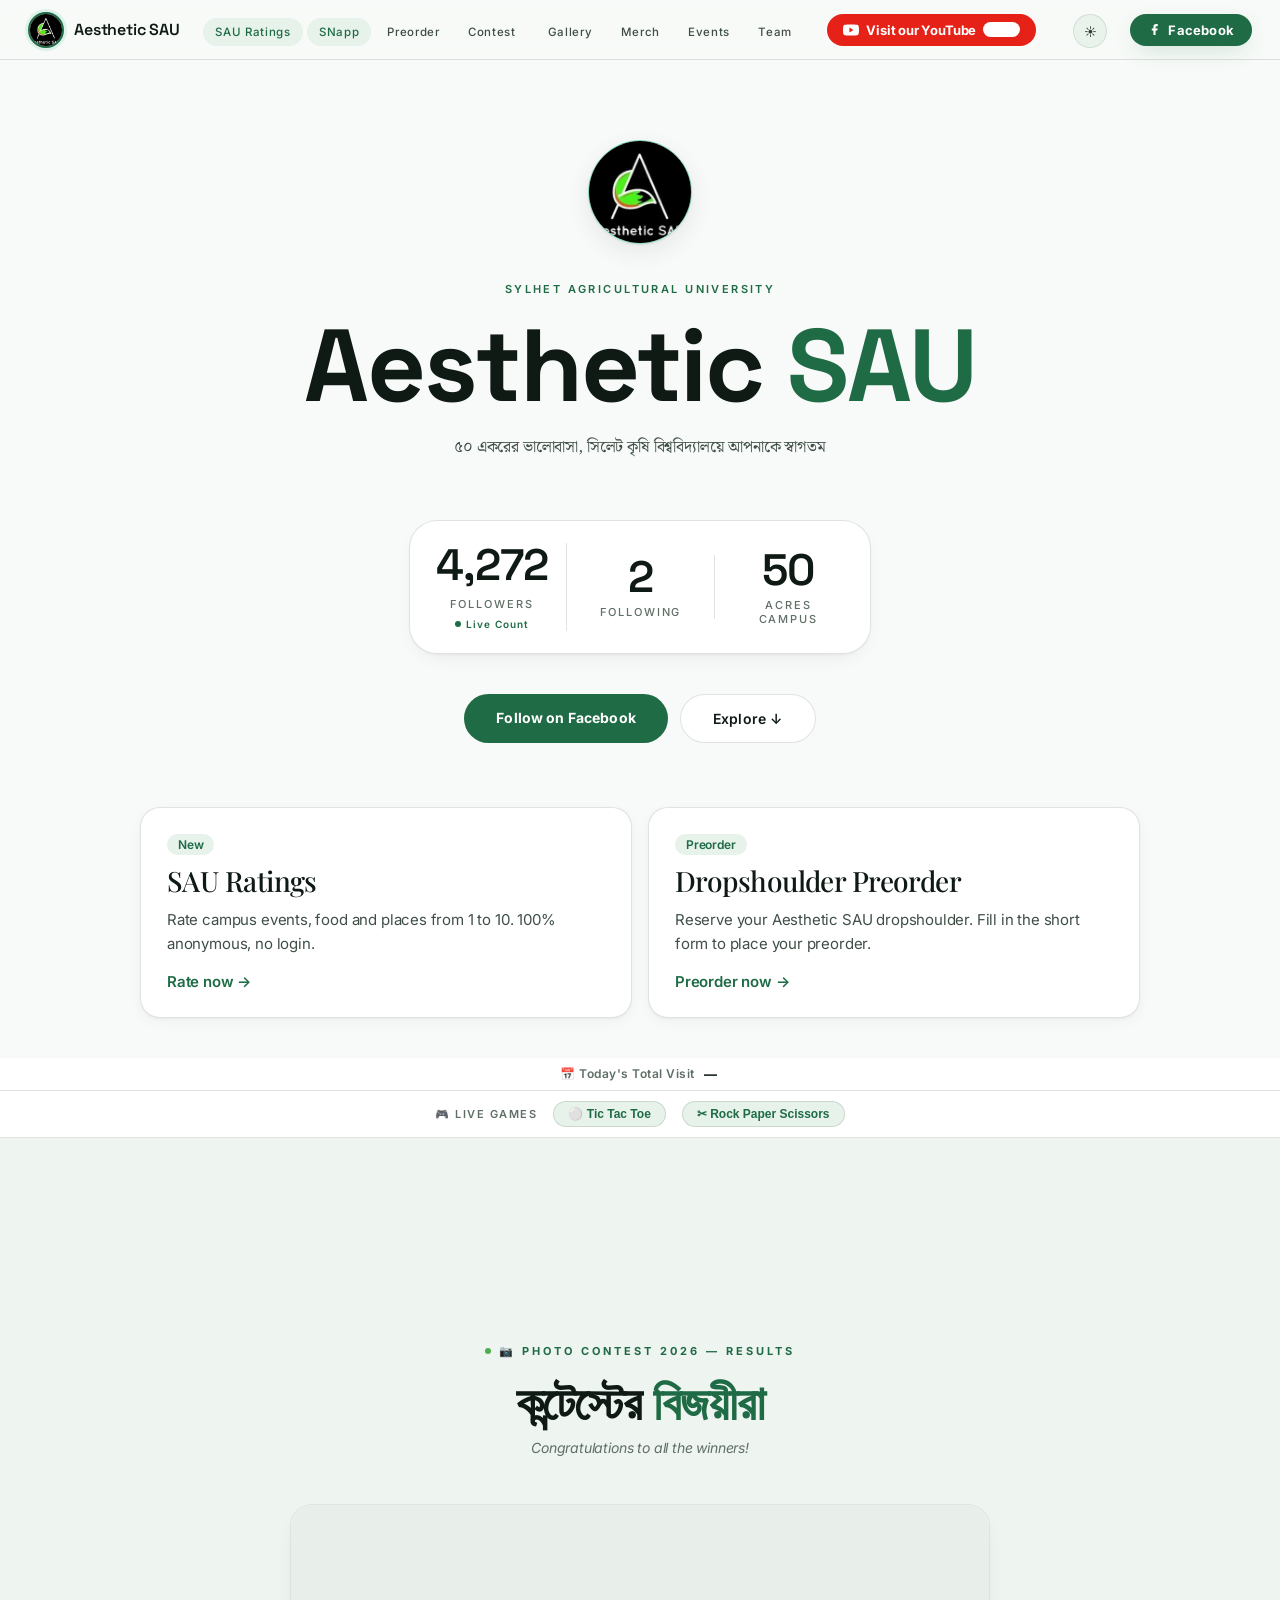
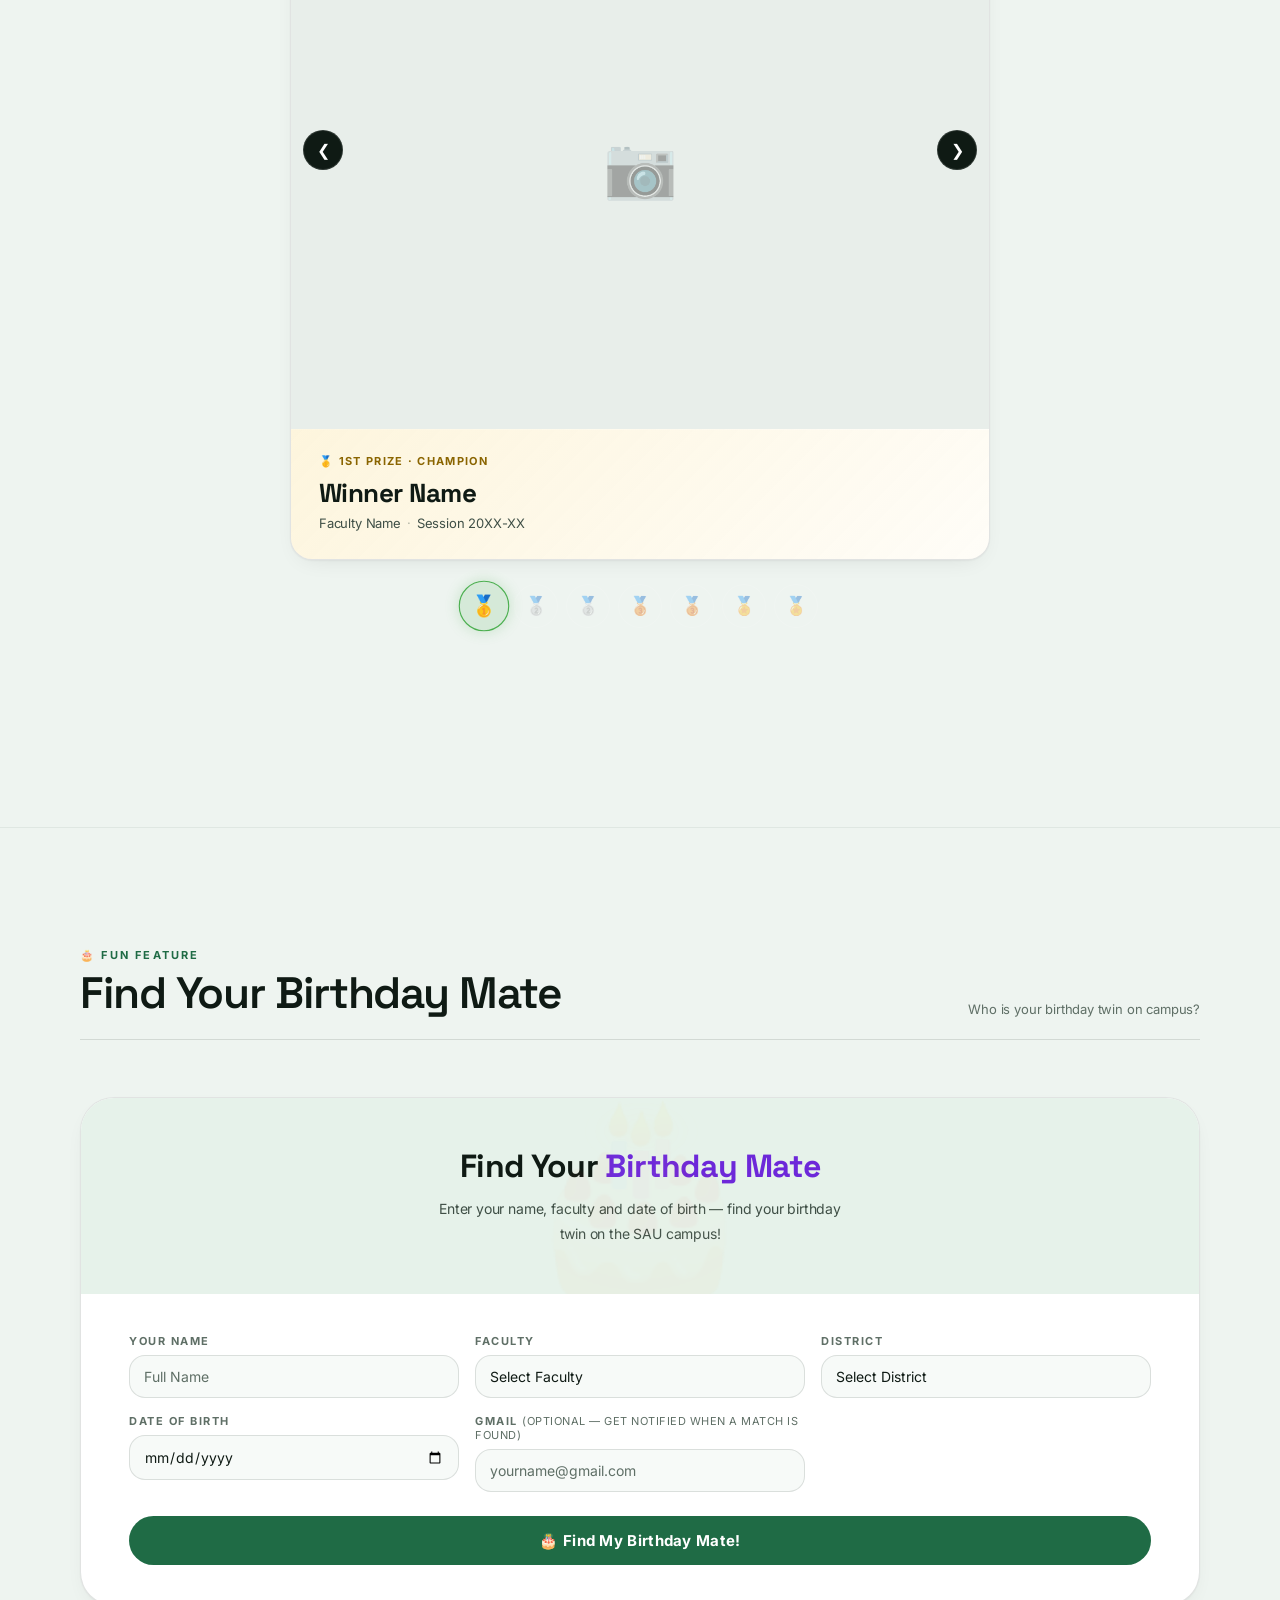
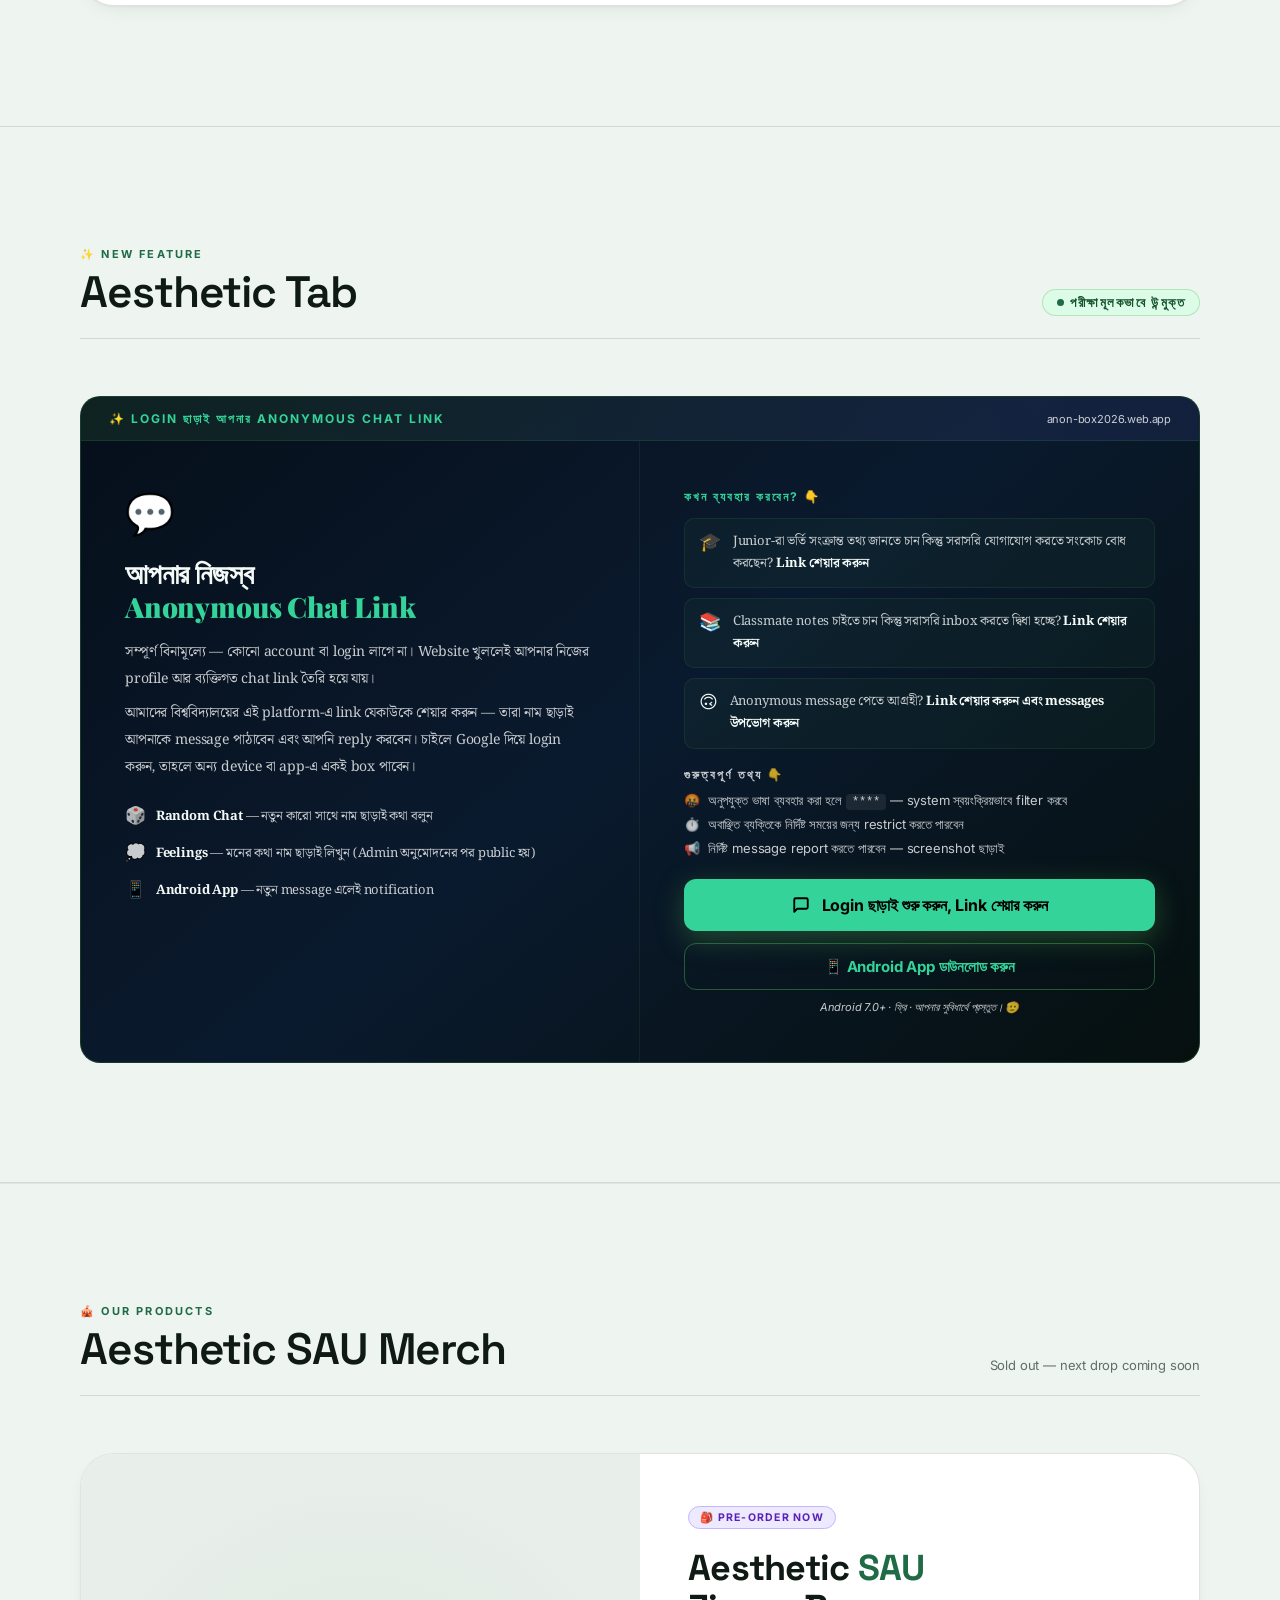
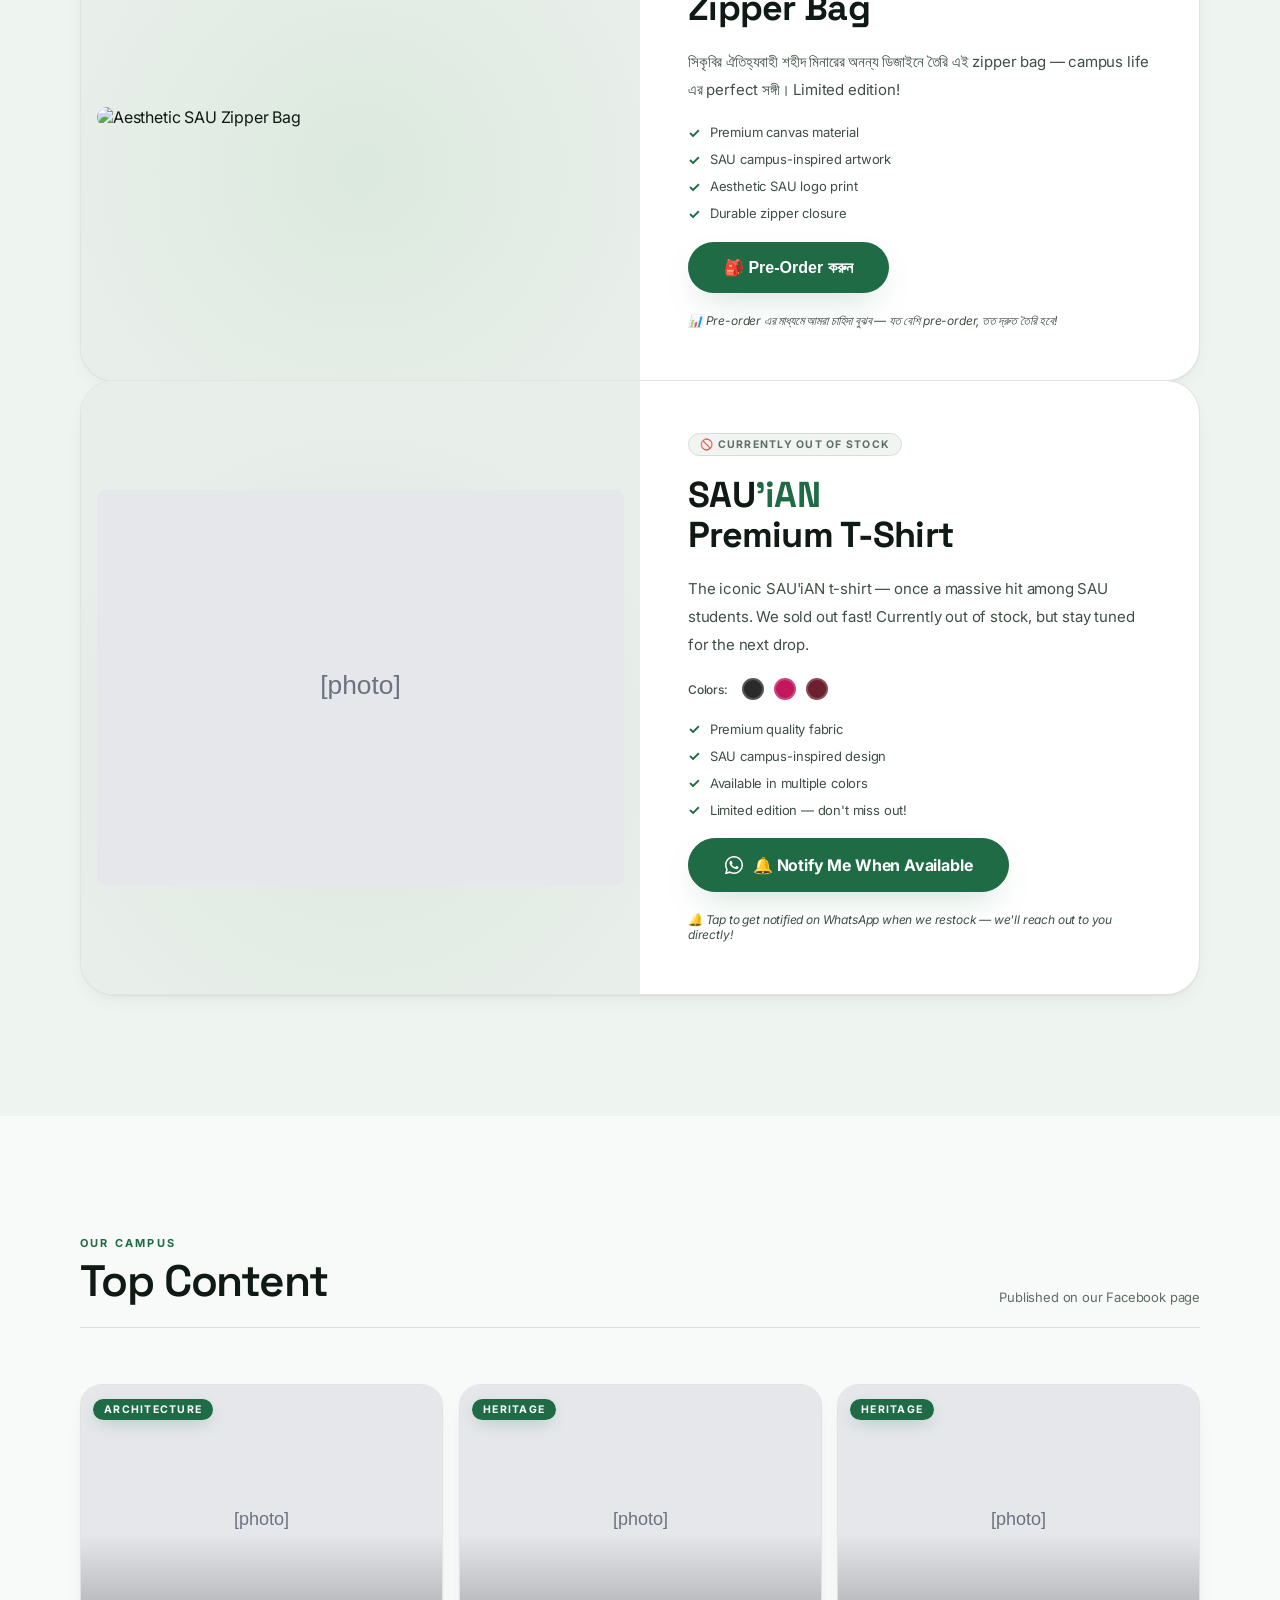
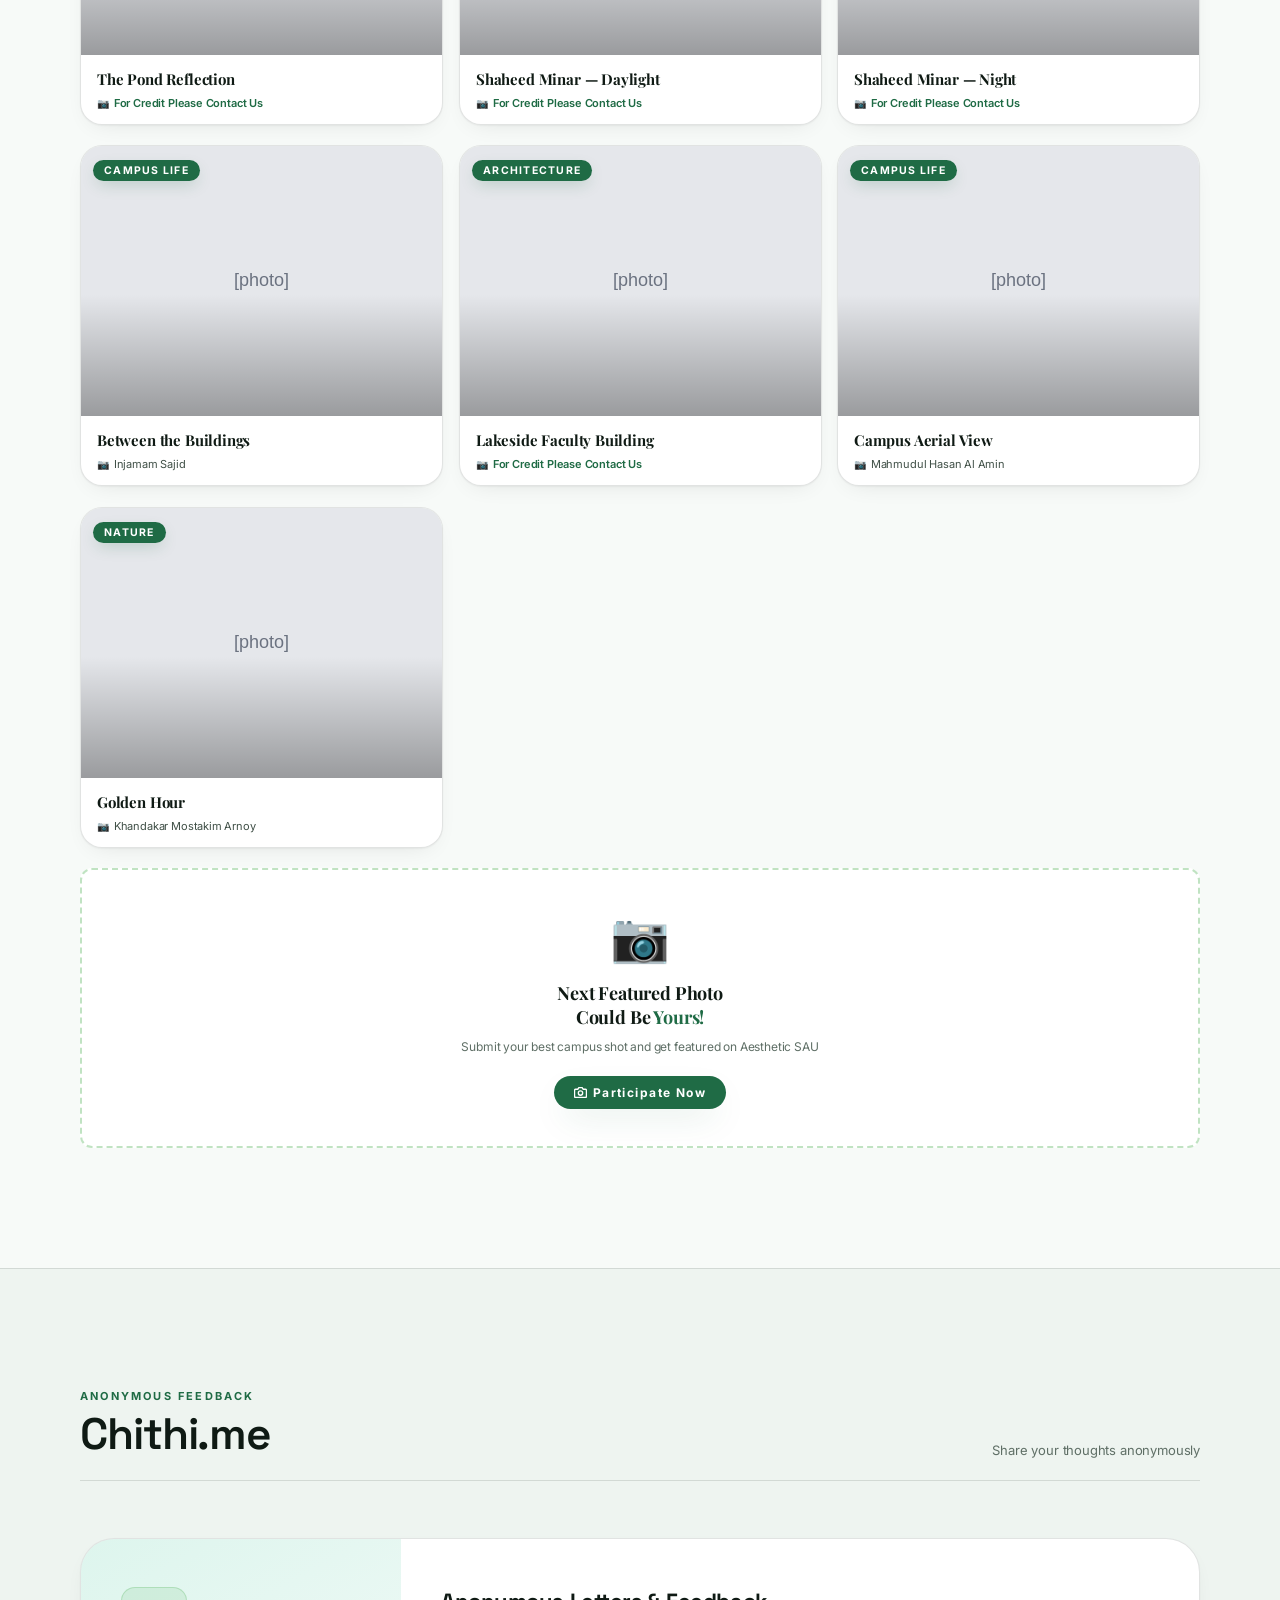
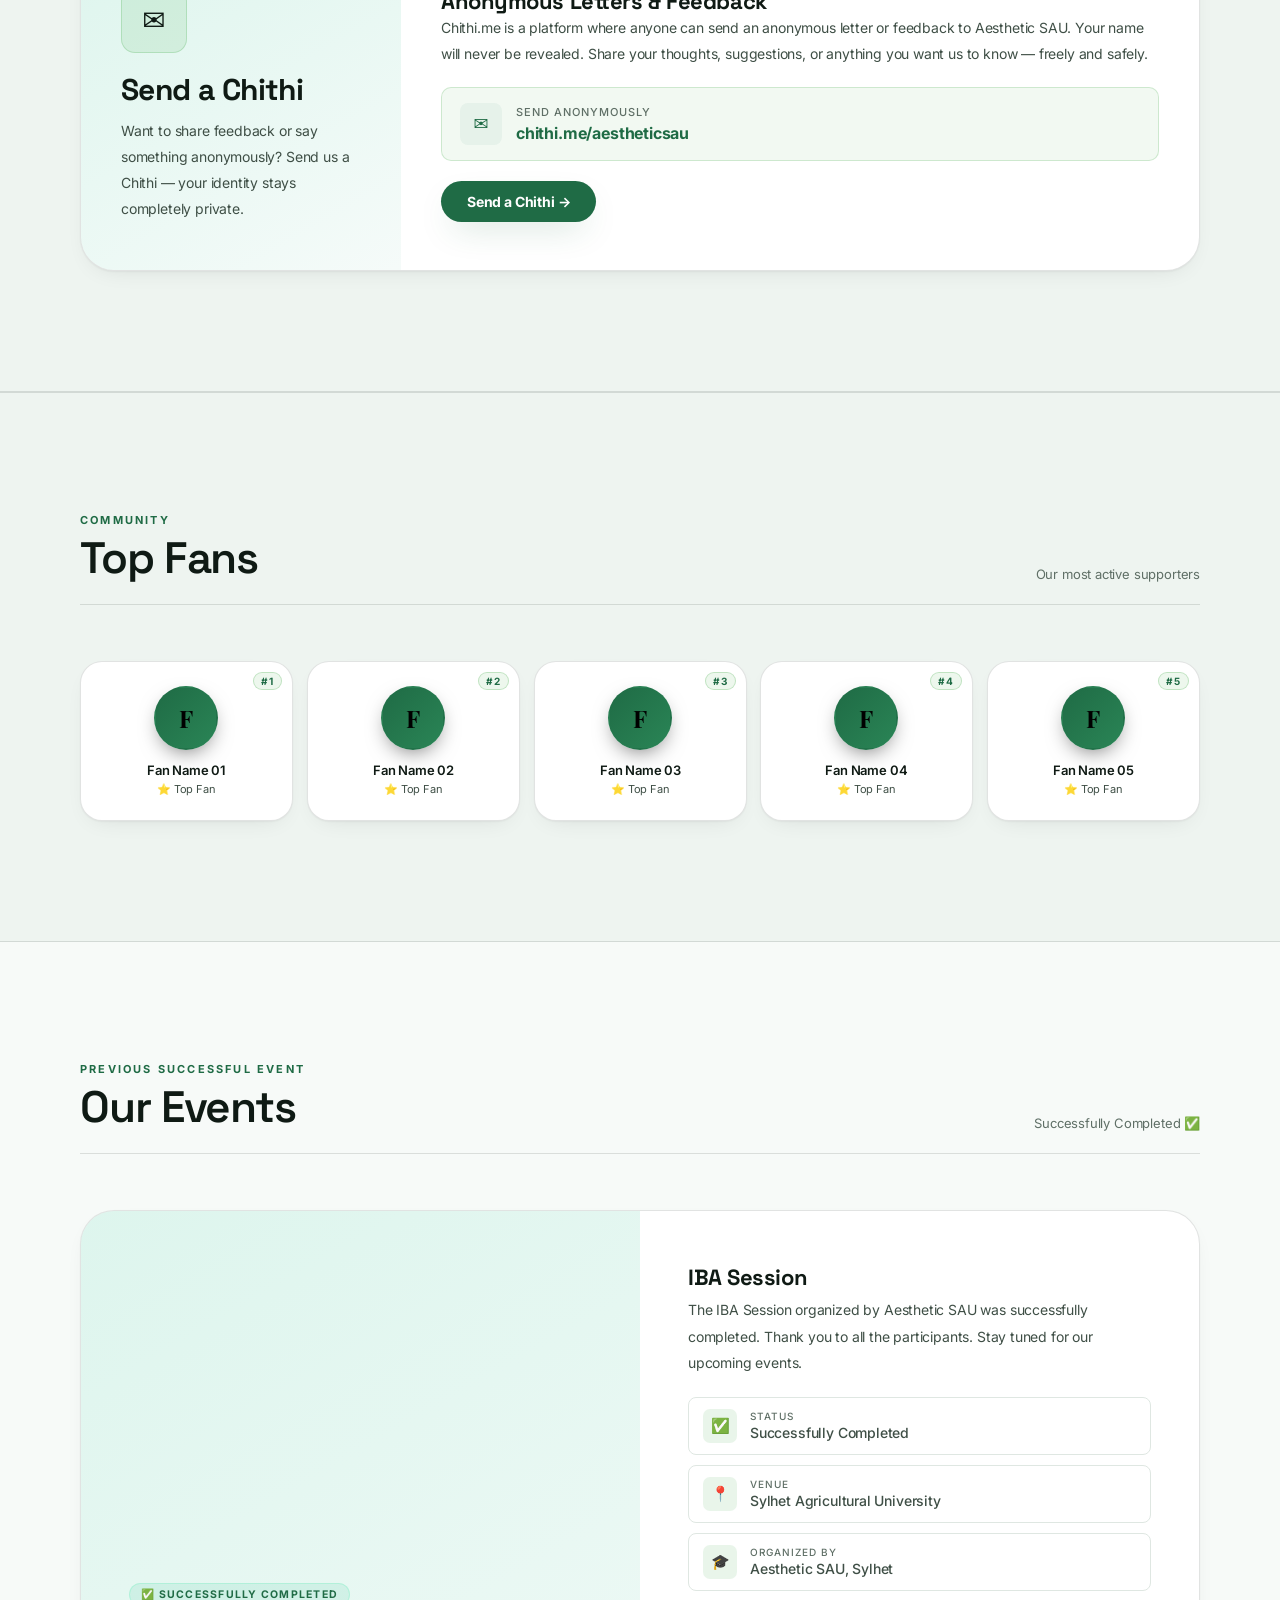
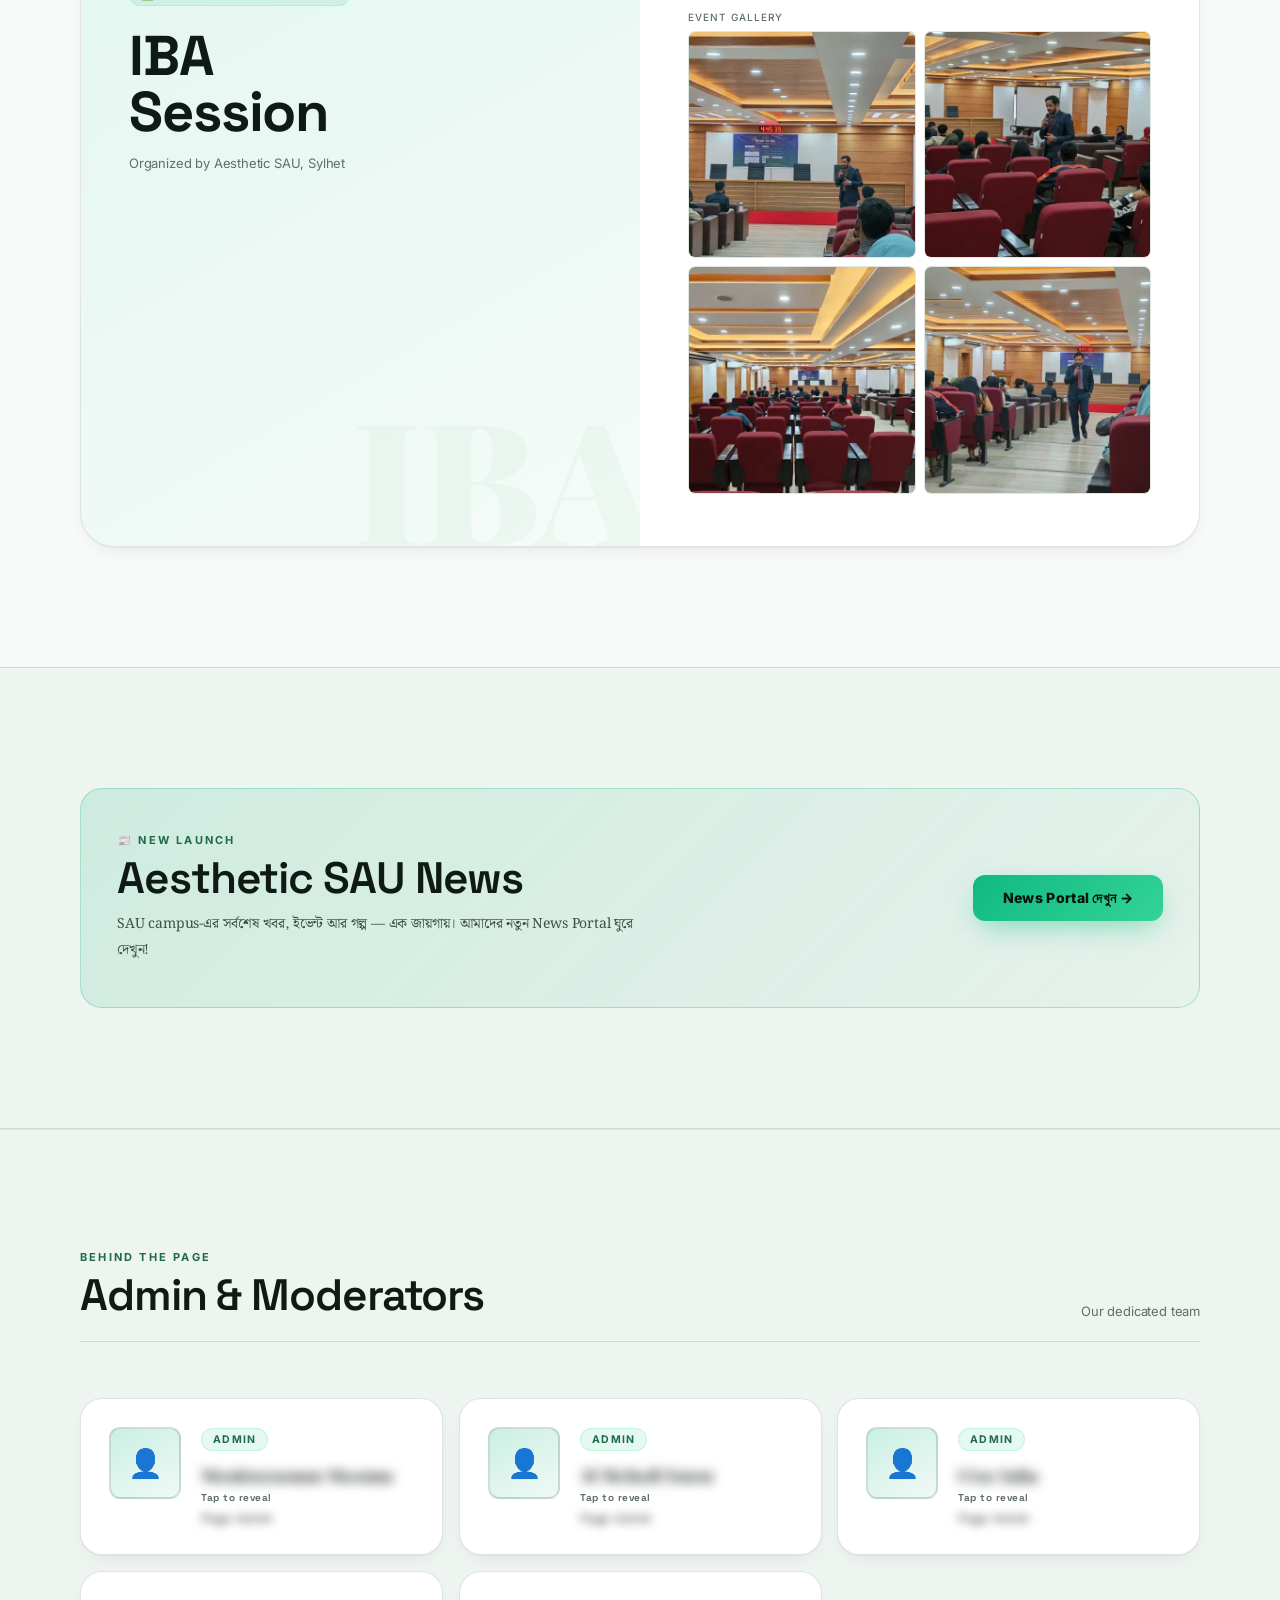
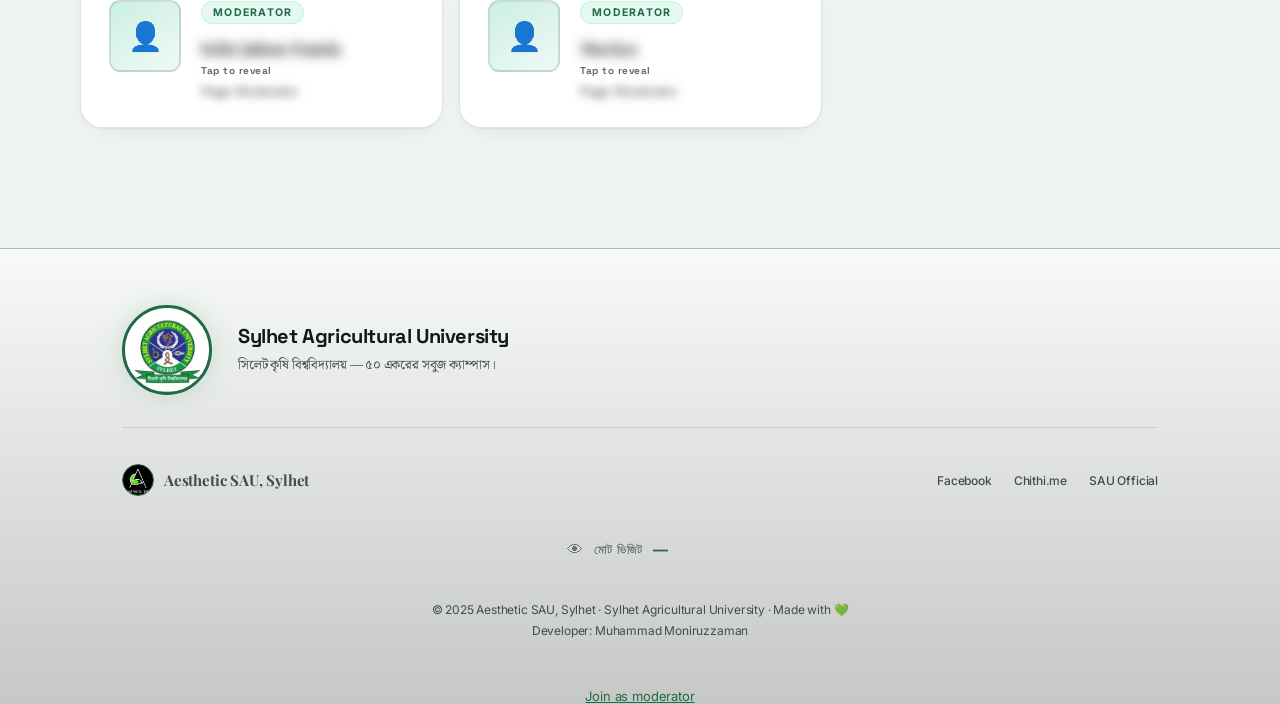
==== commit c543ac3b: "IBA Session: add 4 event photos (lazy-loaded, tap to enlarge)" ====
--- a/index.html
+++ b/index.html
@@ -2021,16 +2021,29 @@
       <div>
         <div class="ev-lbl" style="margin-bottom:8px">Event Gallery</div>
         <div class="ev-gallery" style="grid-template-columns:repeat(2,1fr);gap:8px">
-          <div class="ev-gitem"><img src="data:image/svg+xml;utf8,%3Csvg%20xmlns%3D%27http%3A//www.w3.org/2000/svg%27%20width%3D%27400%27%20height%3D%27300%27%3E%3Crect%20width%3D%27100%25%27%20height%3D%27100%25%27%20fill%3D%27%23e5e7eb%27/%3E%3Ctext%20x%3D%2750%25%27%20y%3D%2750%25%27%20fill%3D%27%236b7280%27%20font-family%3D%27sans-serif%27%20font-size%3D%2720%27%20text-anchor%3D%27middle%27%20dominant-baseline%3D%27middle%27%3E%5Bphoto%5D%3C/text%3E%3C/svg%3E" alt="IBA Session"/></div>
-          <div class="ev-gitem"><img src="data:image/svg+xml;utf8,%3Csvg%20xmlns%3D%27http%3A//www.w3.org/2000/svg%27%20width%3D%27400%27%20height%3D%27300%27%3E%3Crect%20width%3D%27100%25%27%20height%3D%27100%25%27%20fill%3D%27%23e5e7eb%27/%3E%3Ctext%20x%3D%2750%25%27%20y%3D%2750%25%27%20fill%3D%27%236b7280%27%20font-family%3D%27sans-serif%27%20font-size%3D%2720%27%20text-anchor%3D%27middle%27%20dominant-baseline%3D%27middle%27%3E%5Bphoto%5D%3C/text%3E%3C/svg%3E" alt="IBA Session"/></div>
-          <div class="ev-gitem"><img src="data:image/svg+xml;utf8,%3Csvg%20xmlns%3D%27http%3A//www.w3.org/2000/svg%27%20width%3D%27400%27%20height%3D%27300%27%3E%3Crect%20width%3D%27100%25%27%20height%3D%27100%25%27%20fill%3D%27%23e5e7eb%27/%3E%3Ctext%20x%3D%2750%25%27%20y%3D%2750%25%27%20fill%3D%27%236b7280%27%20font-family%3D%27sans-serif%27%20font-size%3D%2720%27%20text-anchor%3D%27middle%27%20dominant-baseline%3D%27middle%27%3E%5Bphoto%5D%3C/text%3E%3C/svg%3E" alt="IBA Session"/></div>
-          <div class="ev-gitem"><img src="data:image/svg+xml;utf8,%3Csvg%20xmlns%3D%27http%3A//www.w3.org/2000/svg%27%20width%3D%27400%27%20height%3D%27300%27%3E%3Crect%20width%3D%27100%25%27%20height%3D%27100%25%27%20fill%3D%27%23e5e7eb%27/%3E%3Ctext%20x%3D%2750%25%27%20y%3D%2750%25%27%20fill%3D%27%236b7280%27%20font-family%3D%27sans-serif%27%20font-size%3D%2720%27%20text-anchor%3D%27middle%27%20dominant-baseline%3D%27middle%27%3E%5Bphoto%5D%3C/text%3E%3C/svg%3E" alt="IBA Session"/></div>
+          <div class="ev-gitem"><img src="images/iba/iba-1.webp" data-full="images/iba/iba-1-full.webp" alt="Road to IBA session: speaker in front of the event banner" loading="lazy" decoding="async" width="640" height="480" style="width:100%;height:100%;object-fit:cover;display:block;cursor:zoom-in"/></div>
+          <div class="ev-gitem"><img src="images/iba/iba-2.webp" data-full="images/iba/iba-2-full.webp" alt="Speaker answering students’ questions" loading="lazy" decoding="async" width="640" height="480" style="width:100%;height:100%;object-fit:cover;display:block;cursor:zoom-in"/></div>
+          <div class="ev-gitem"><img src="images/iba/iba-3.webp" data-full="images/iba/iba-3-full.webp" alt="Students at the Road to IBA session" loading="lazy" decoding="async" width="640" height="480" style="width:100%;height:100%;object-fit:cover;display:block;cursor:zoom-in"/></div>
+          <div class="ev-gitem"><img src="images/iba/iba-4.webp" data-full="images/iba/iba-4-full.webp" alt="Speaker walking through the hall during the session" loading="lazy" decoding="async" width="640" height="480" style="width:100%;height:100%;object-fit:cover;display:block;cursor:zoom-in"/></div>
         </div>
       </div>
     </div>
   </div>
 </div>
 </section>
+
+<script>
+/* IBA gallery: tap a photo to see it larger (full size loads only then). */
+document.querySelectorAll('.ev-gallery img[data-full]').forEach(function (img) {
+  img.addEventListener('click', function () {
+    var lb = document.getElementById('lightbox');
+    if (!lb) return;
+    document.getElementById('lb-img').src = img.getAttribute('data-full');
+    document.getElementById('lb-cap').textContent = img.alt;
+    lb.classList.add('open');
+  });
+});
+</script>
 
 <!-- NEWS PORTAL PROMO -->
 <section id="news-portal" class="sec-dark">
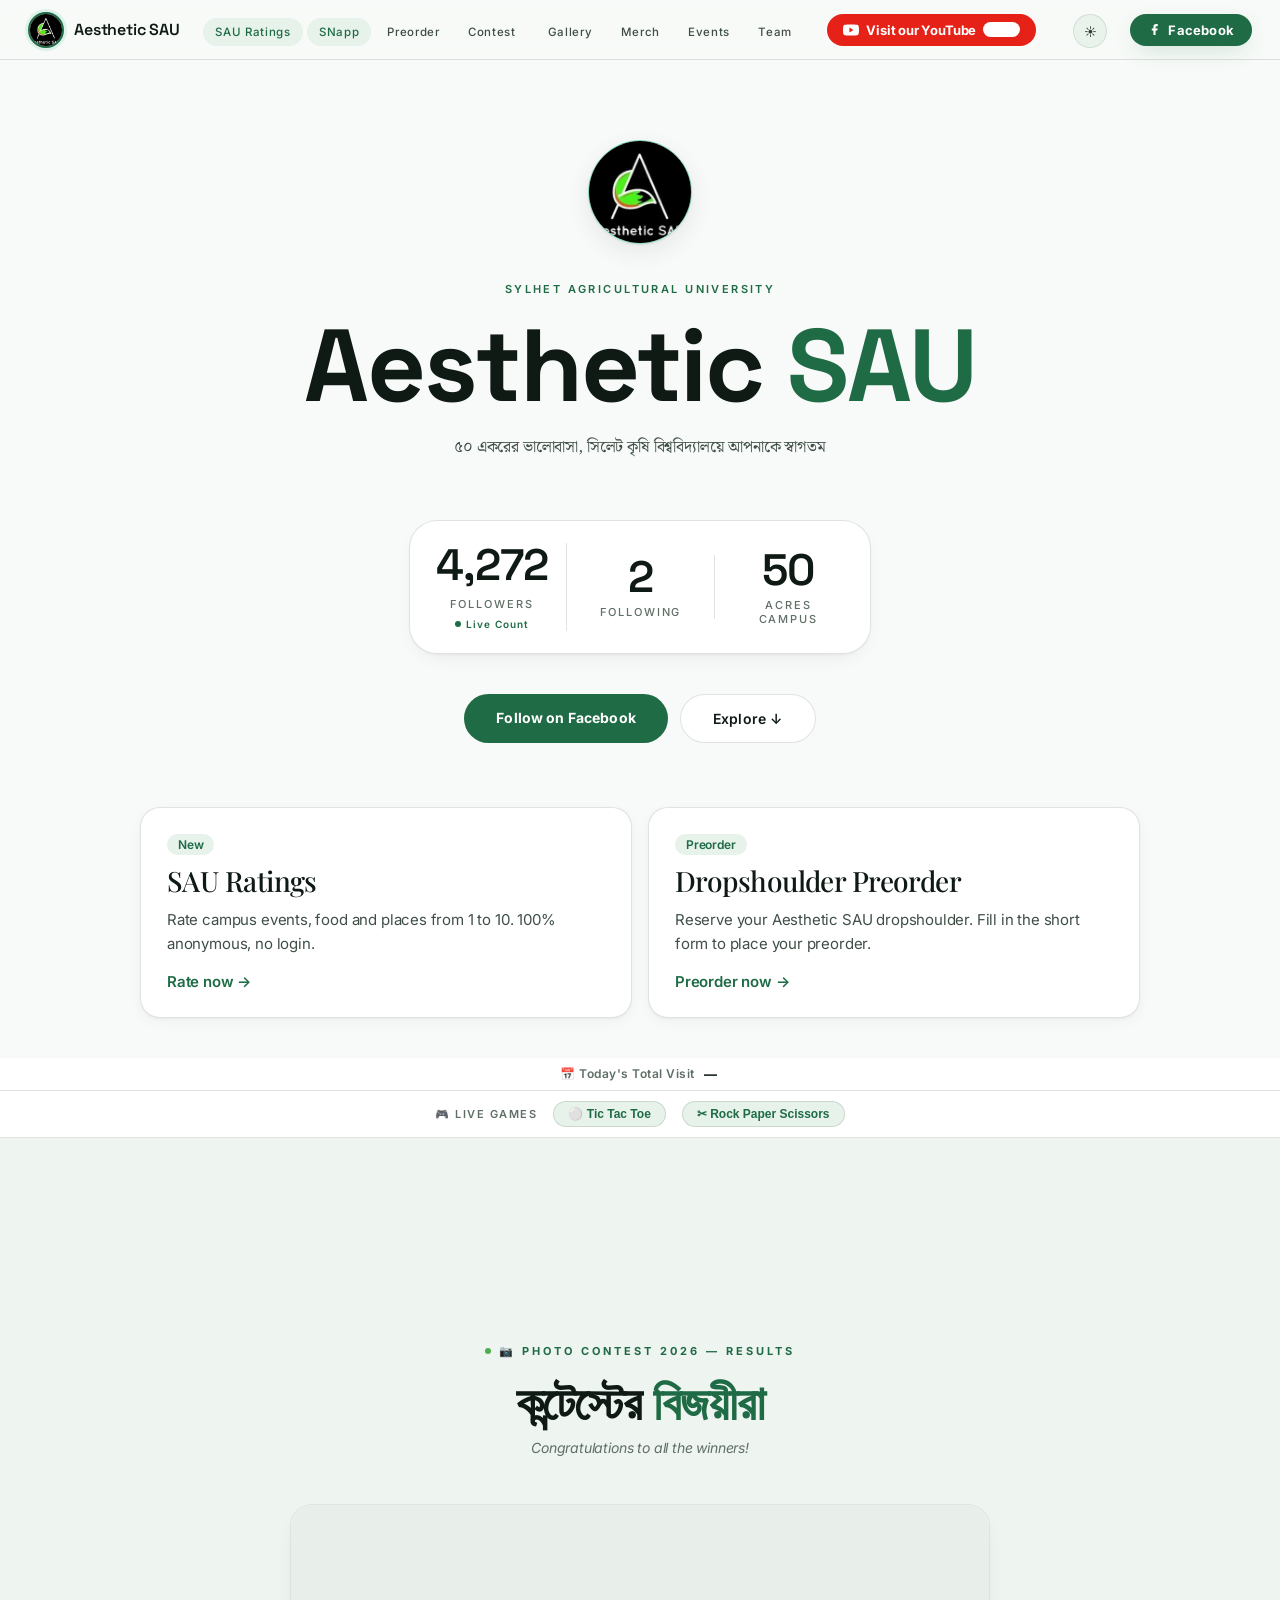
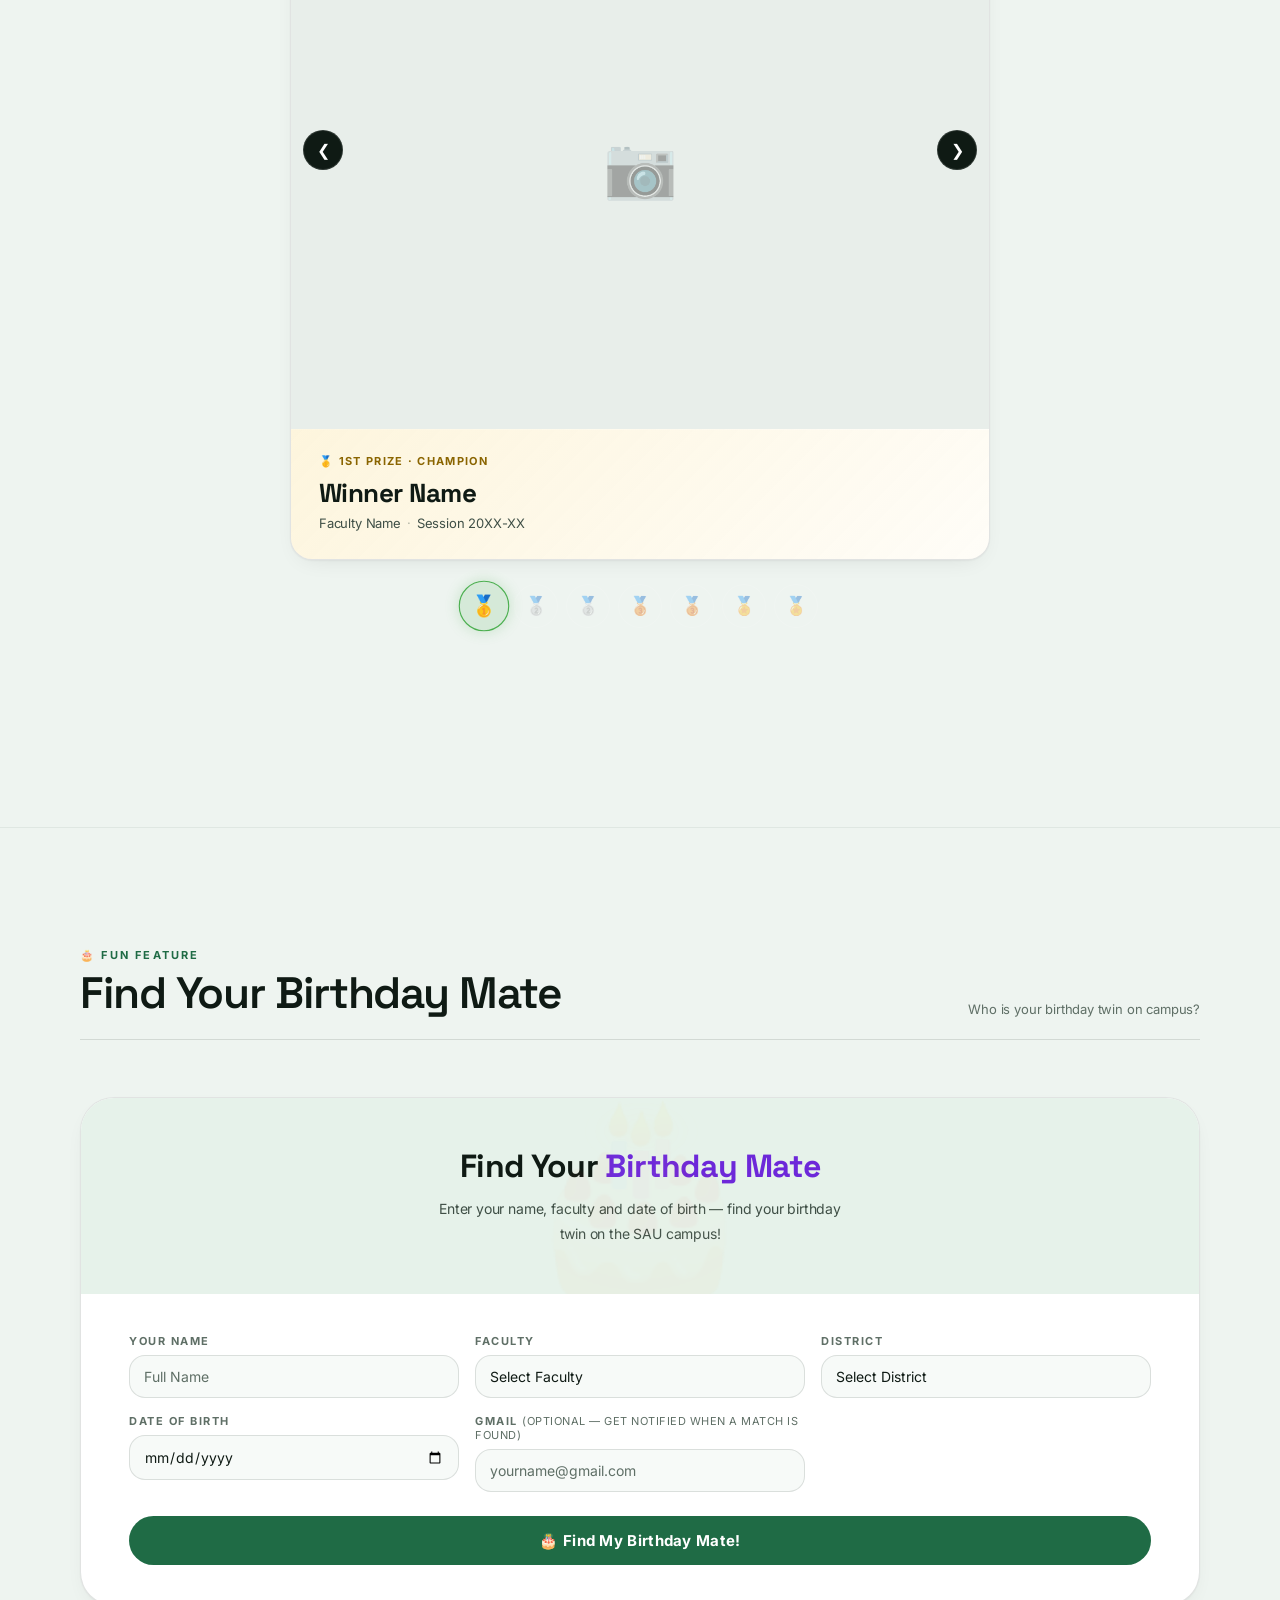
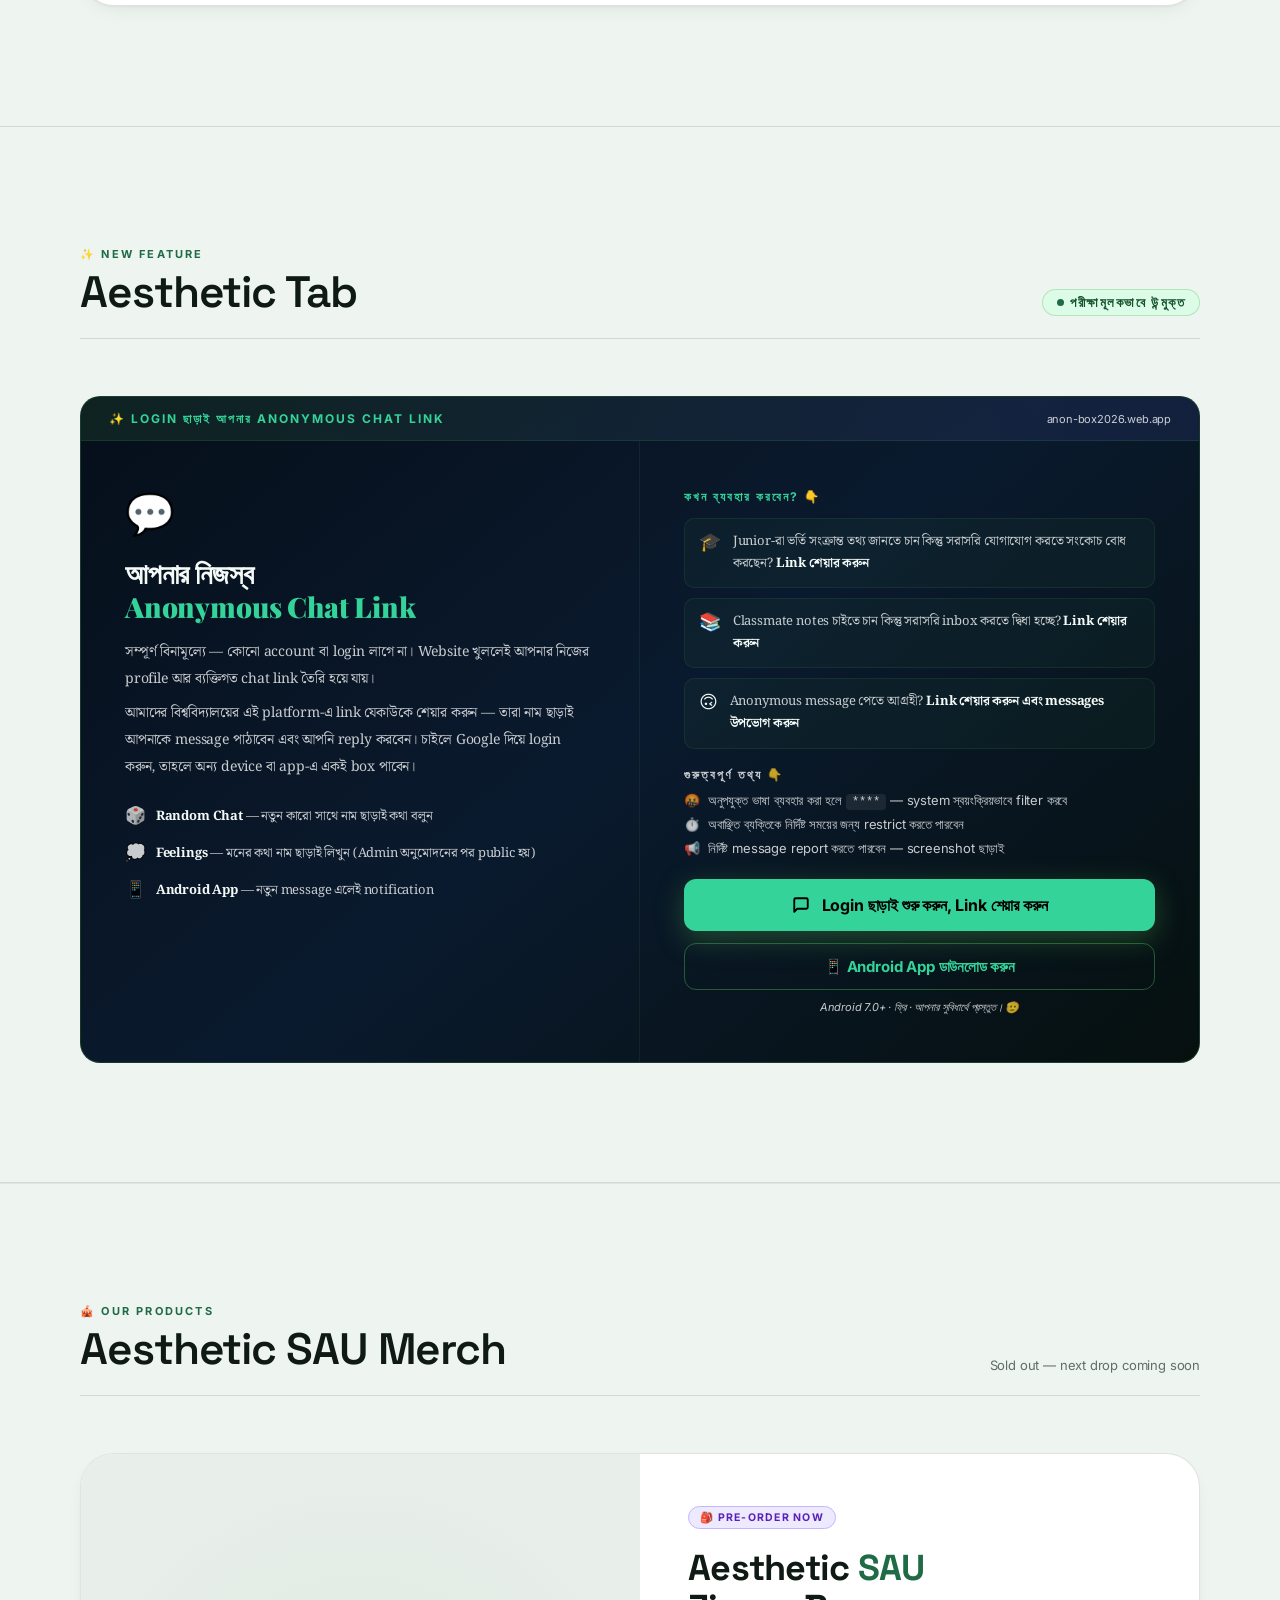
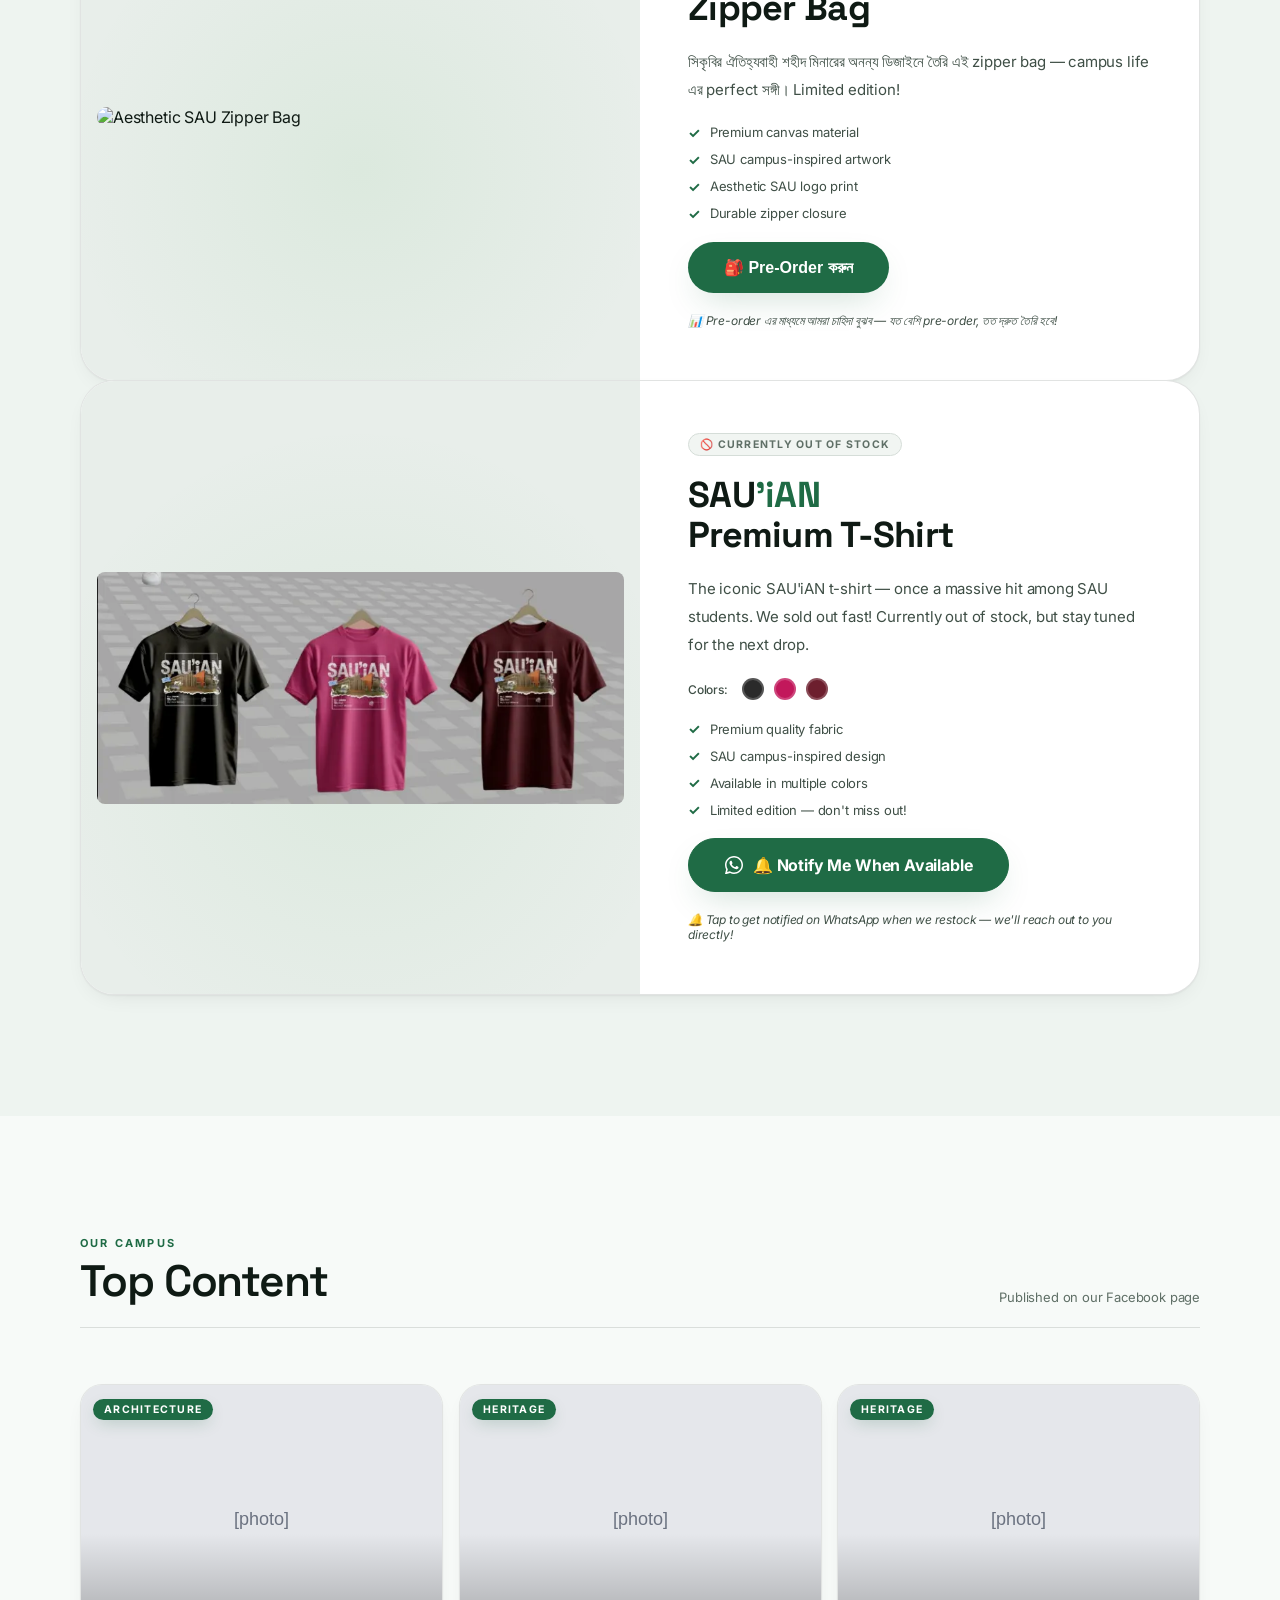
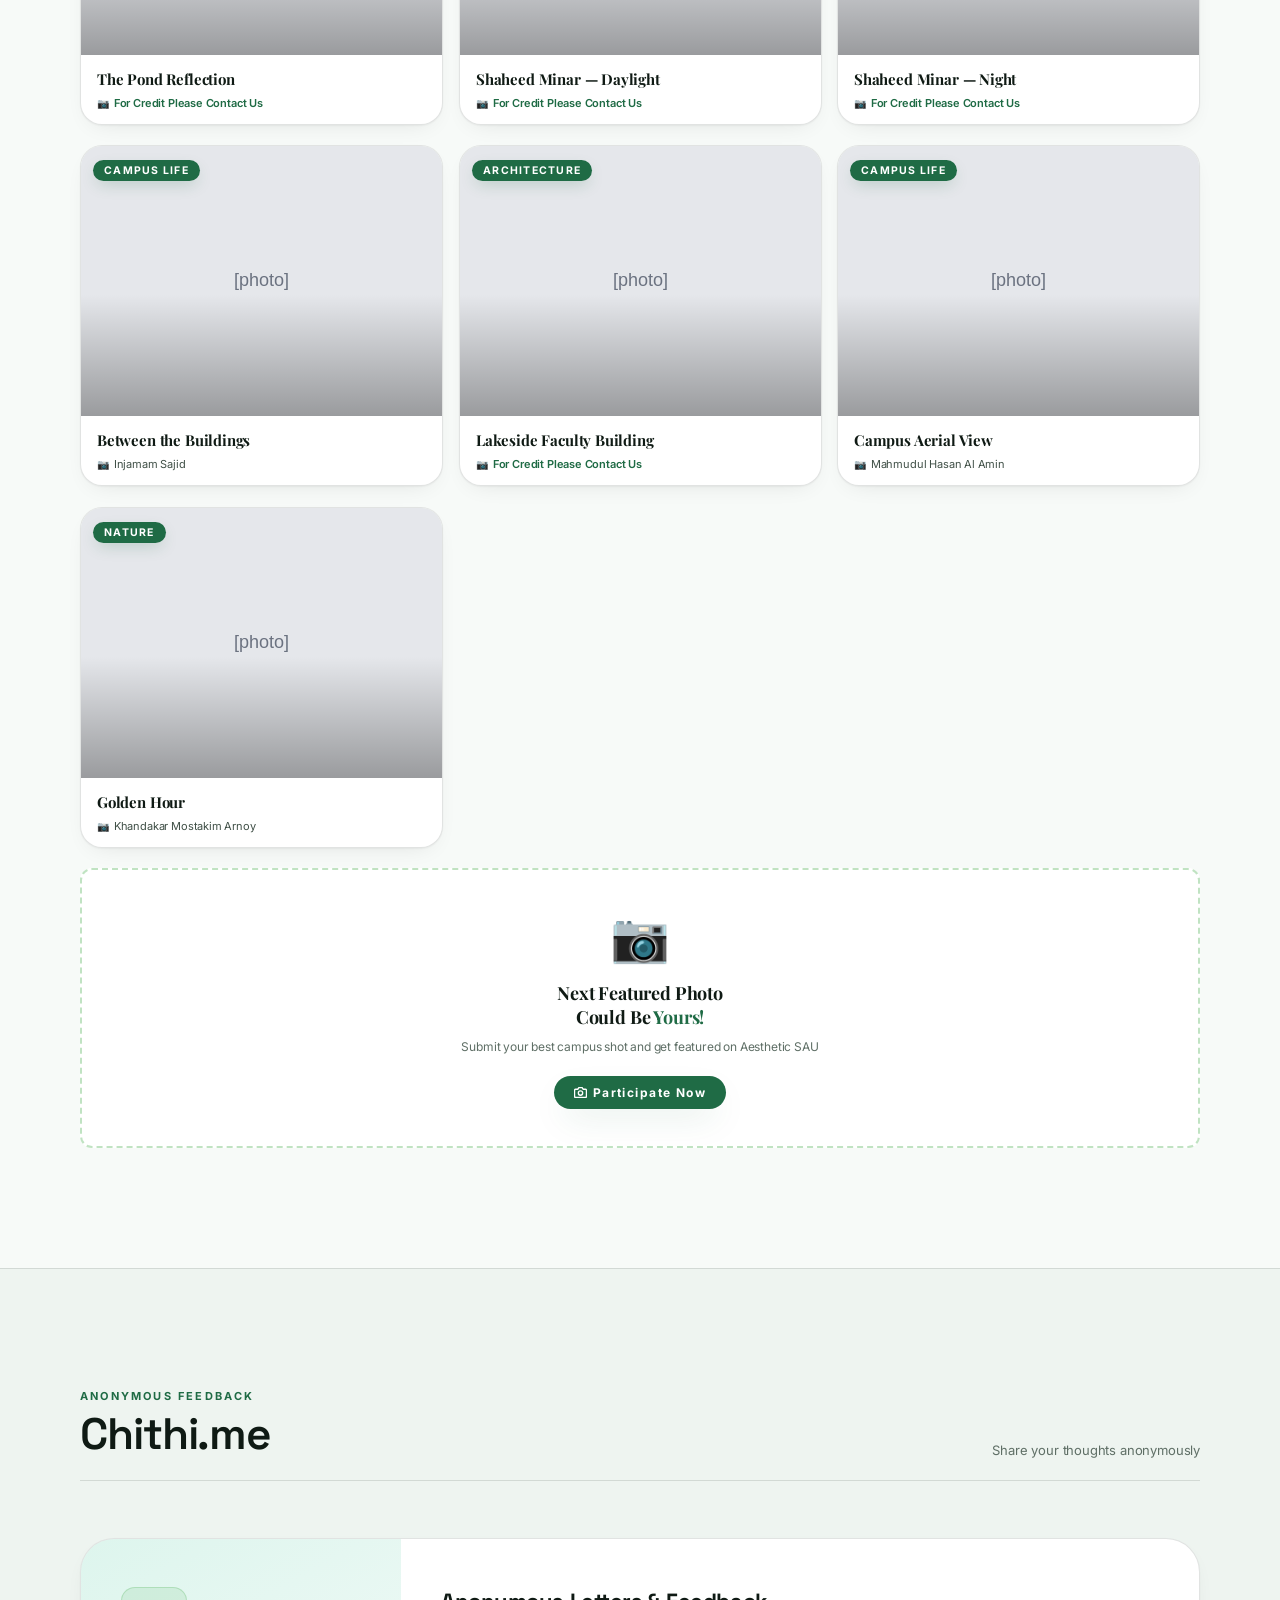
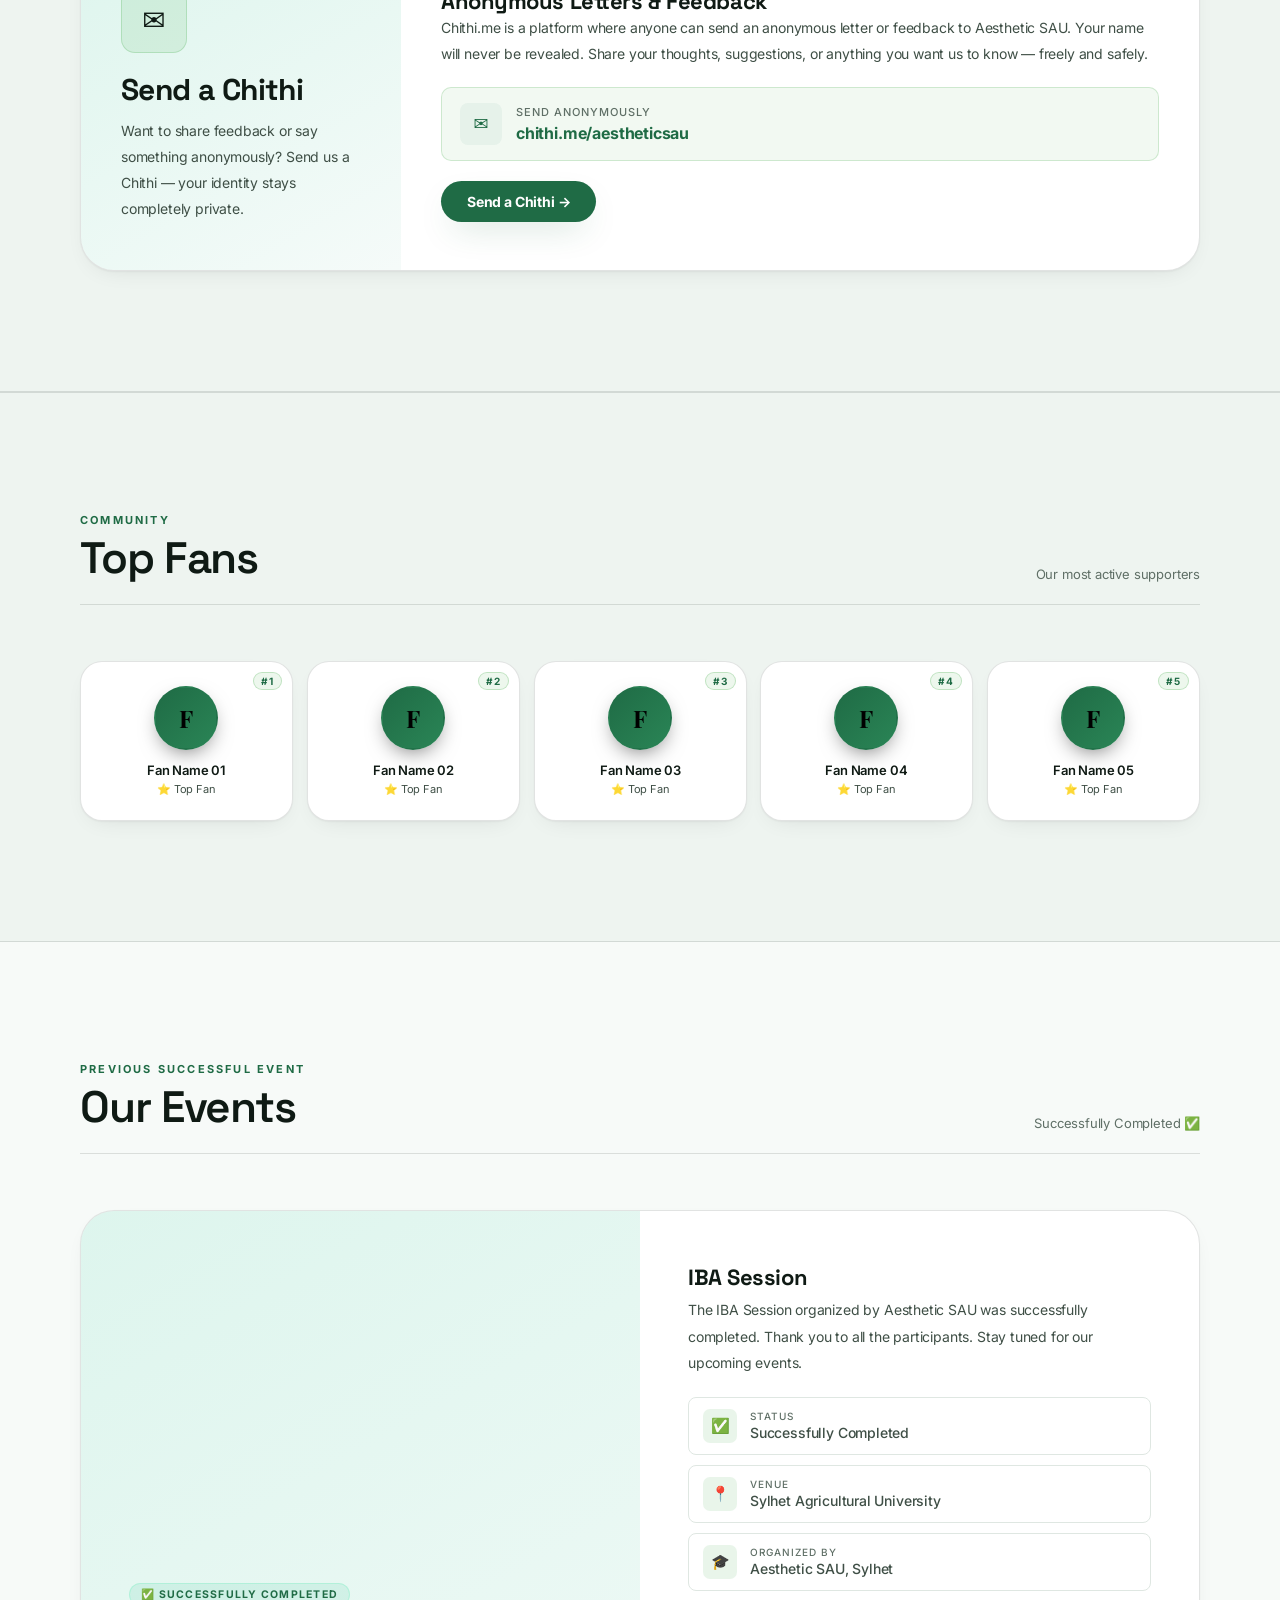
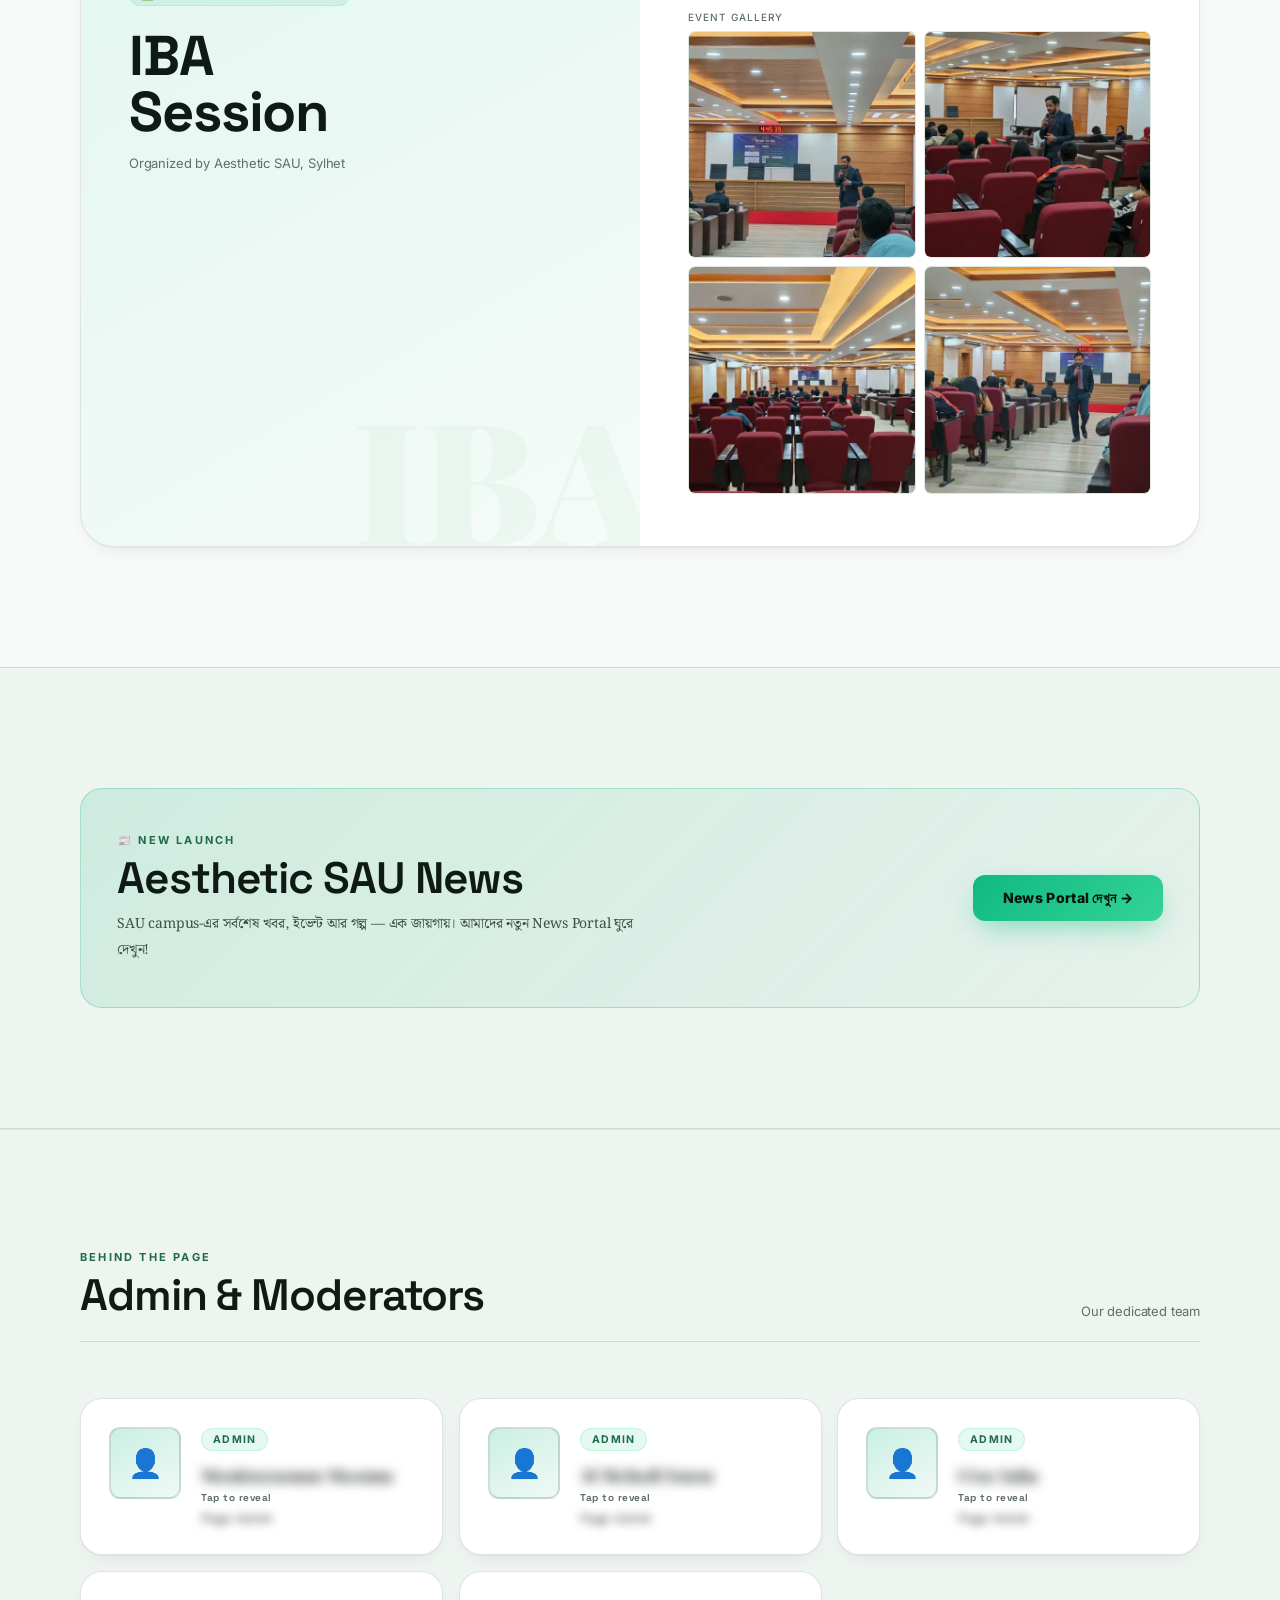
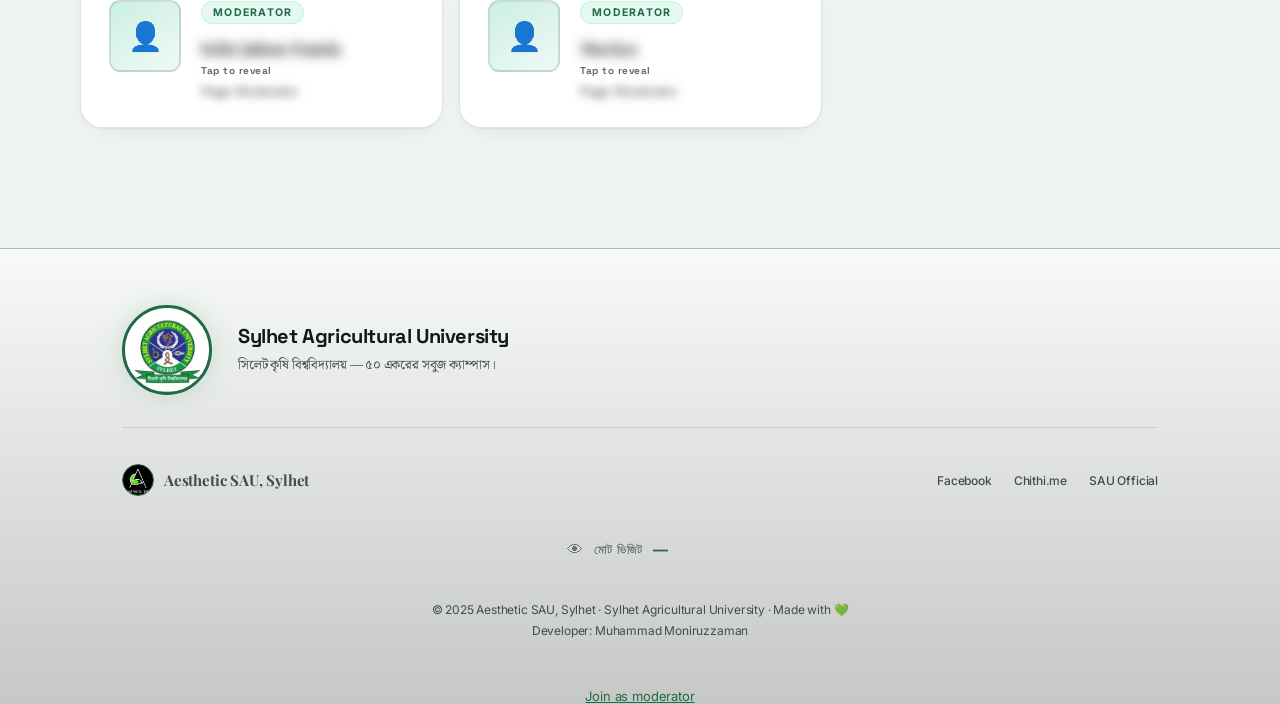
==== commit d5bc483f: "Merch: show SAU'iAN T-shirt photo (lazy-loaded)" ====
--- a/index.html
+++ b/index.html
@@ -1898,7 +1898,7 @@
   </div>
   <div class="product-card rv">
     <div class="product-img-wrap">
-      <img src="data:image/svg+xml;utf8,%3Csvg%20xmlns%3D%27http%3A//www.w3.org/2000/svg%27%20width%3D%27400%27%20height%3D%27300%27%3E%3Crect%20width%3D%27100%25%27%20height%3D%27100%25%27%20fill%3D%27%23e5e7eb%27/%3E%3Ctext%20x%3D%2750%25%27%20y%3D%2750%25%27%20fill%3D%27%236b7280%27%20font-family%3D%27sans-serif%27%20font-size%3D%2720%27%20text-anchor%3D%27middle%27%20dominant-baseline%3D%27middle%27%3E%5Bphoto%5D%3C/text%3E%3C/svg%3E" alt="SAU'iAN Premium T-Shirt"/>
+      <img src="images/products/sauian-tshirt.webp" alt="SAU'iAN Premium T-Shirt" loading="lazy" decoding="async" width="762" height="335" style="height:auto"/>
     </div>
     <div class="product-info">
       <span class="product-tag" style="color:#aaa;border-color:rgba(255,255,255,.15);background:rgba(255,255,255,.05)">&#128683; Currently Out of Stock</span>
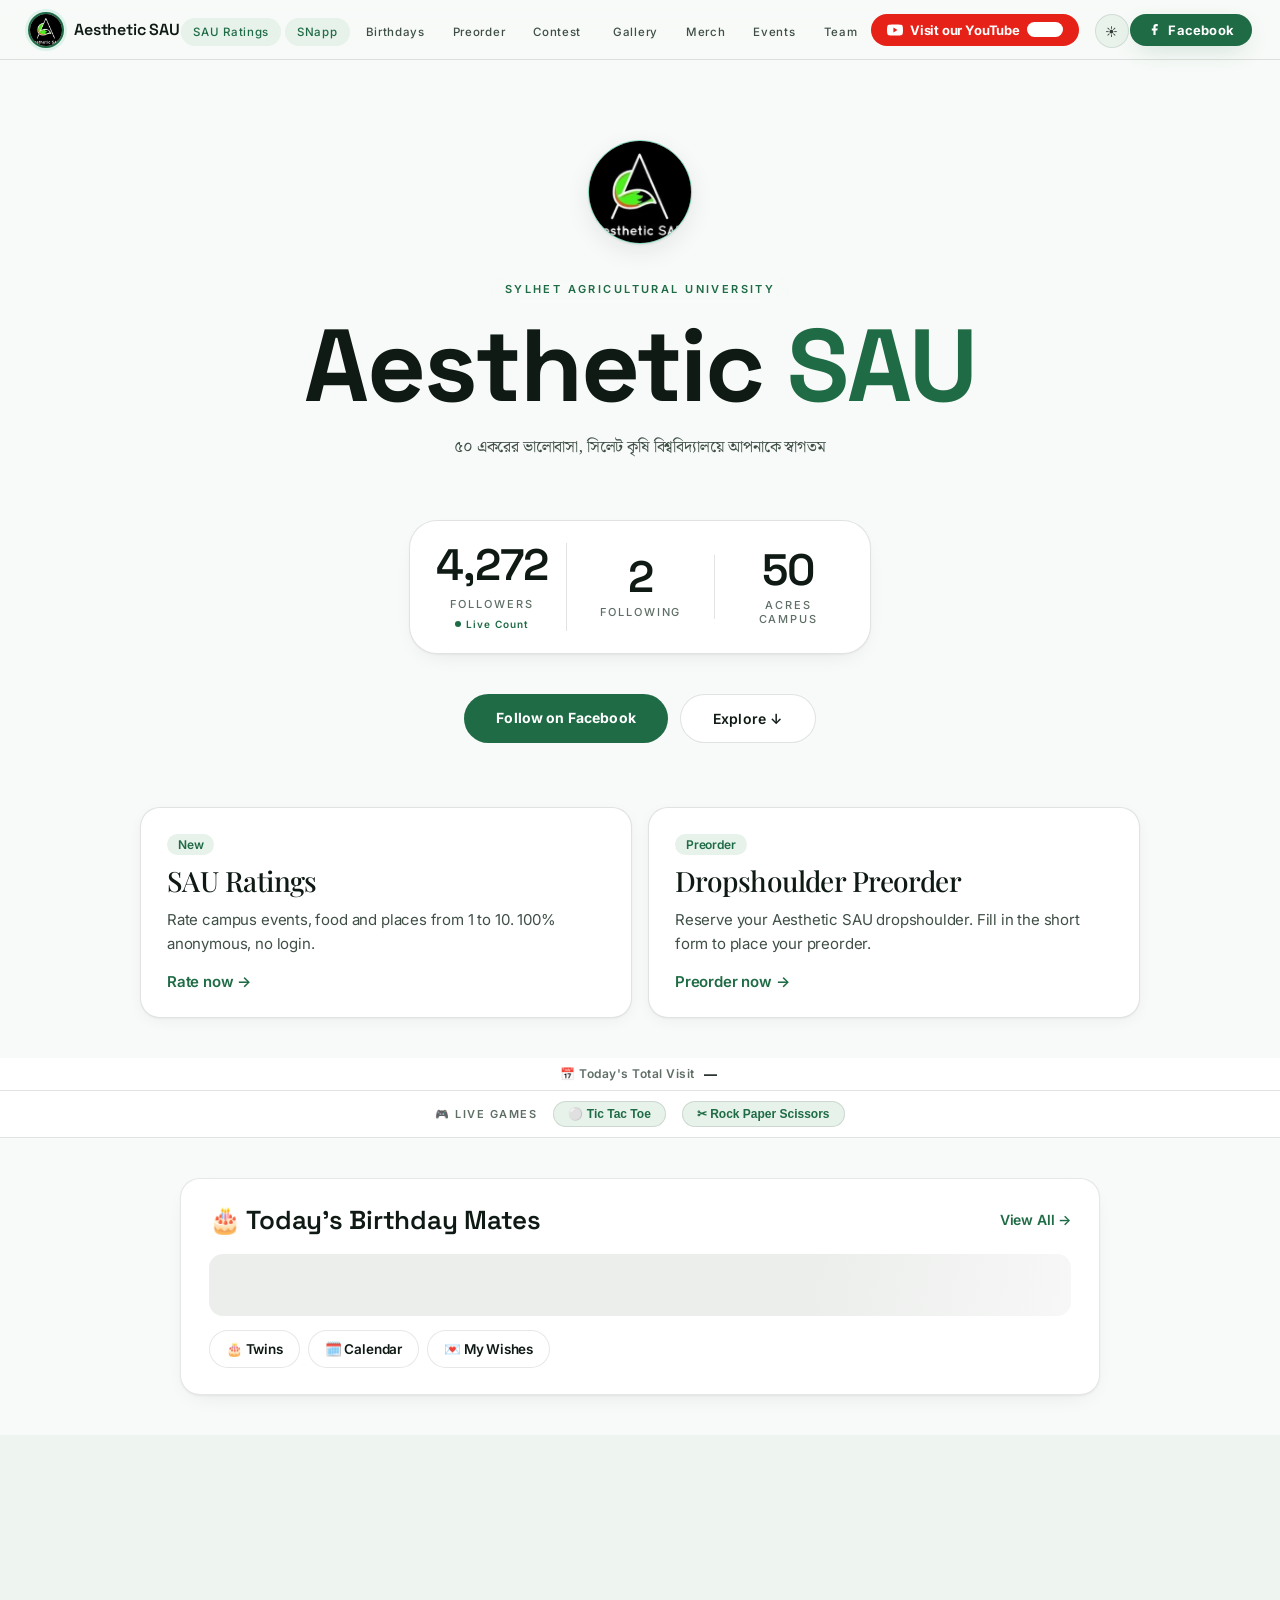
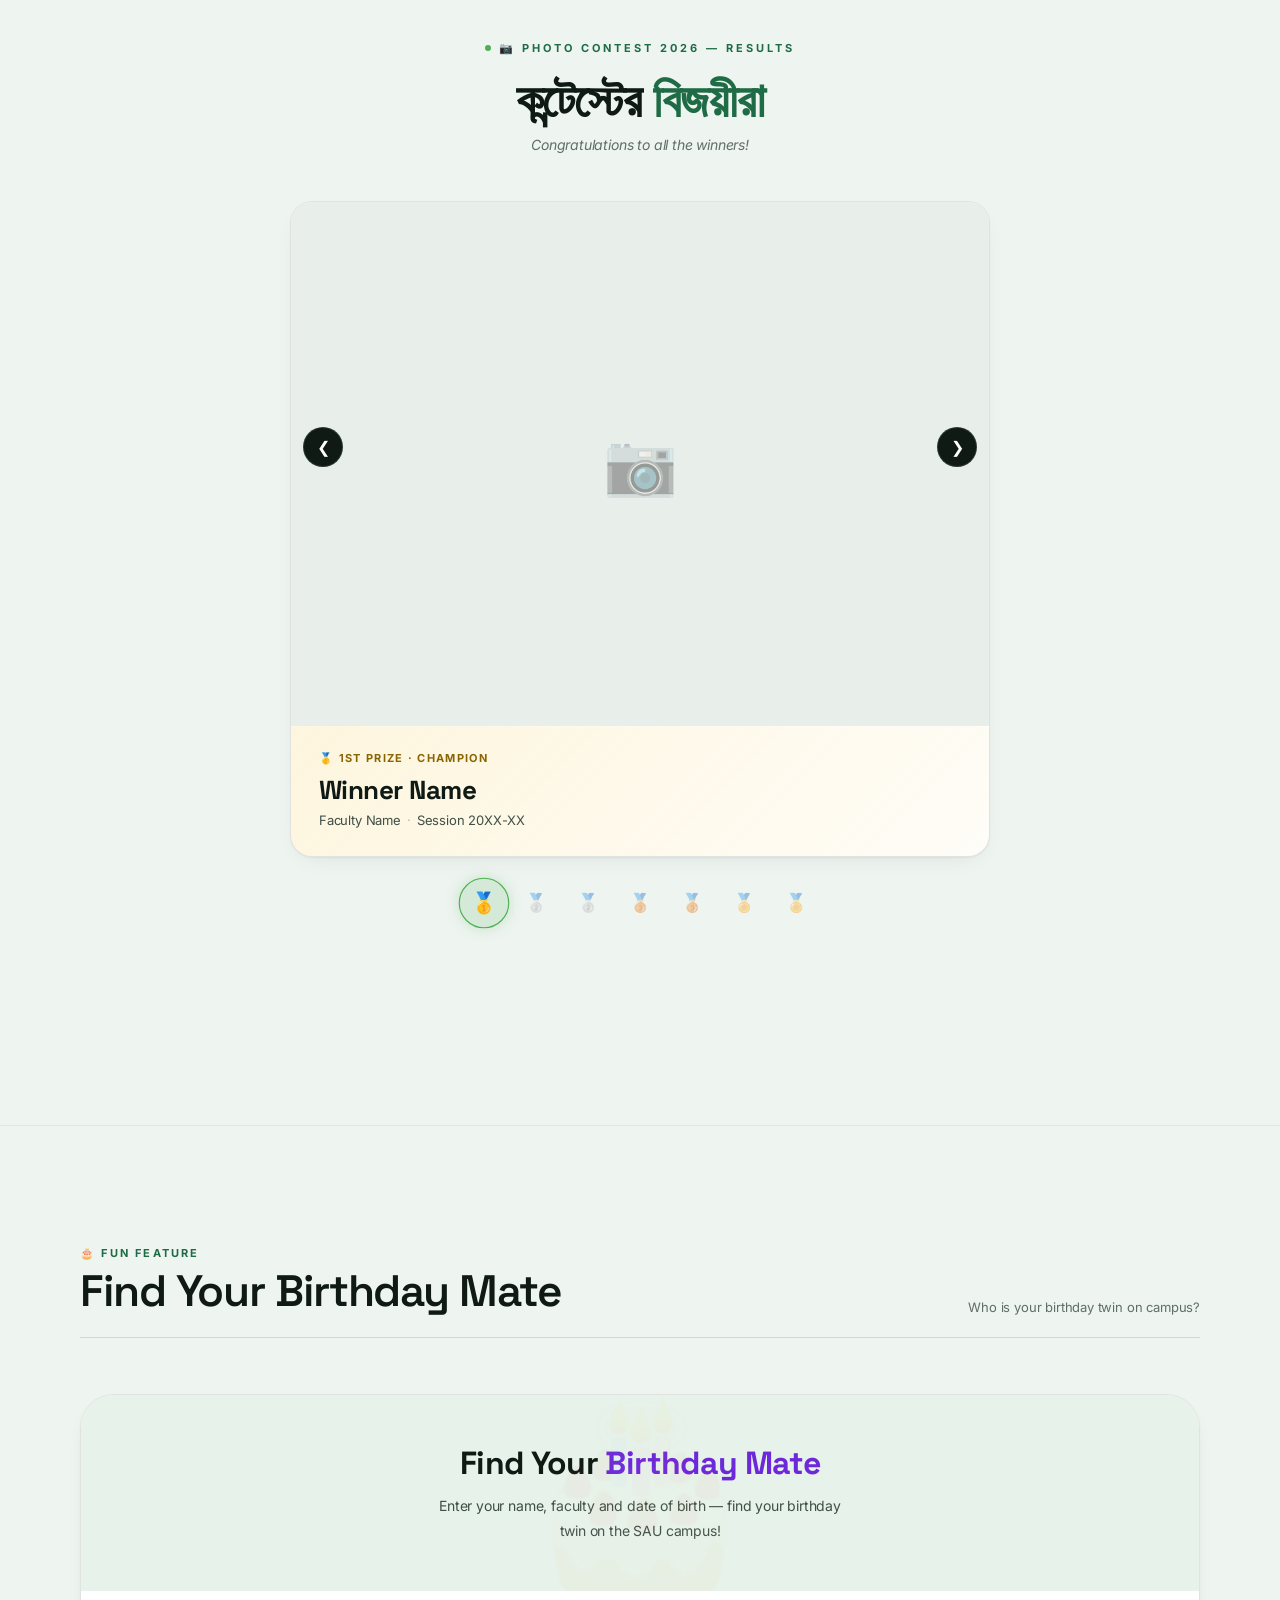
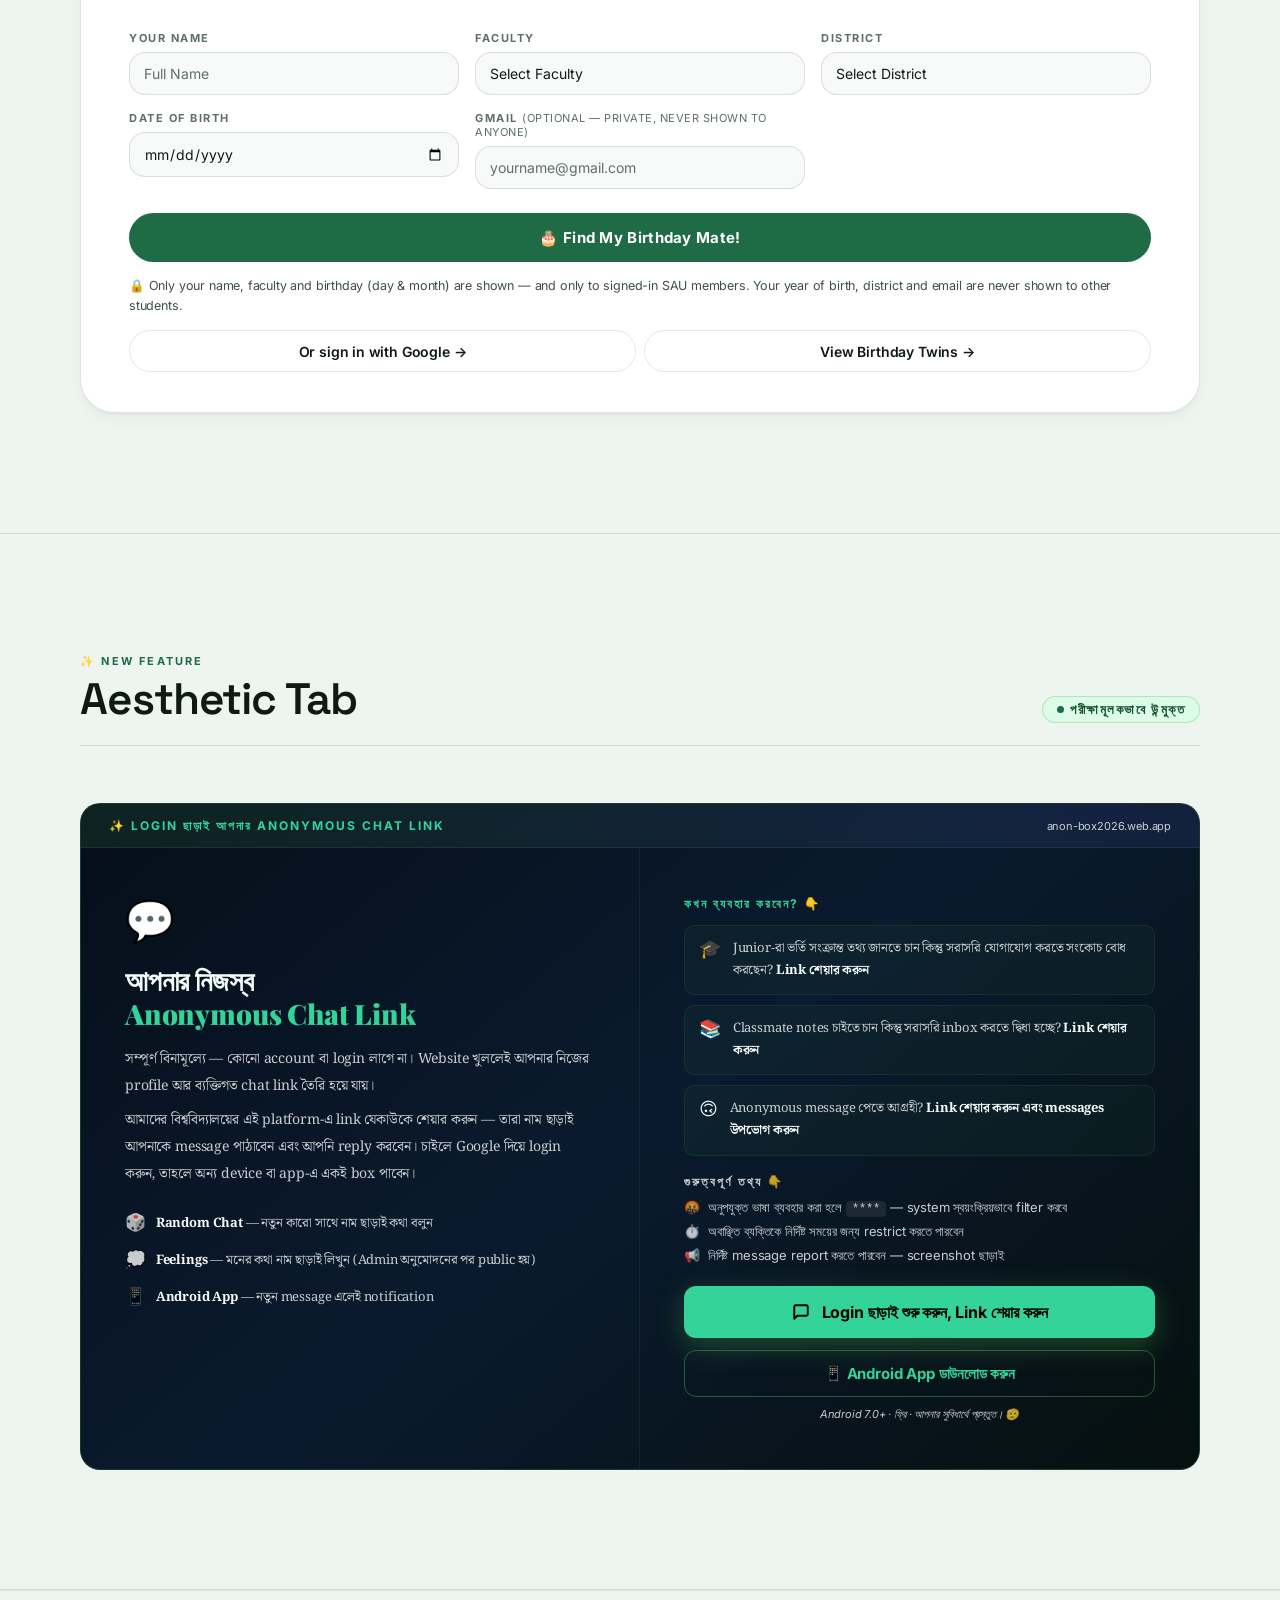
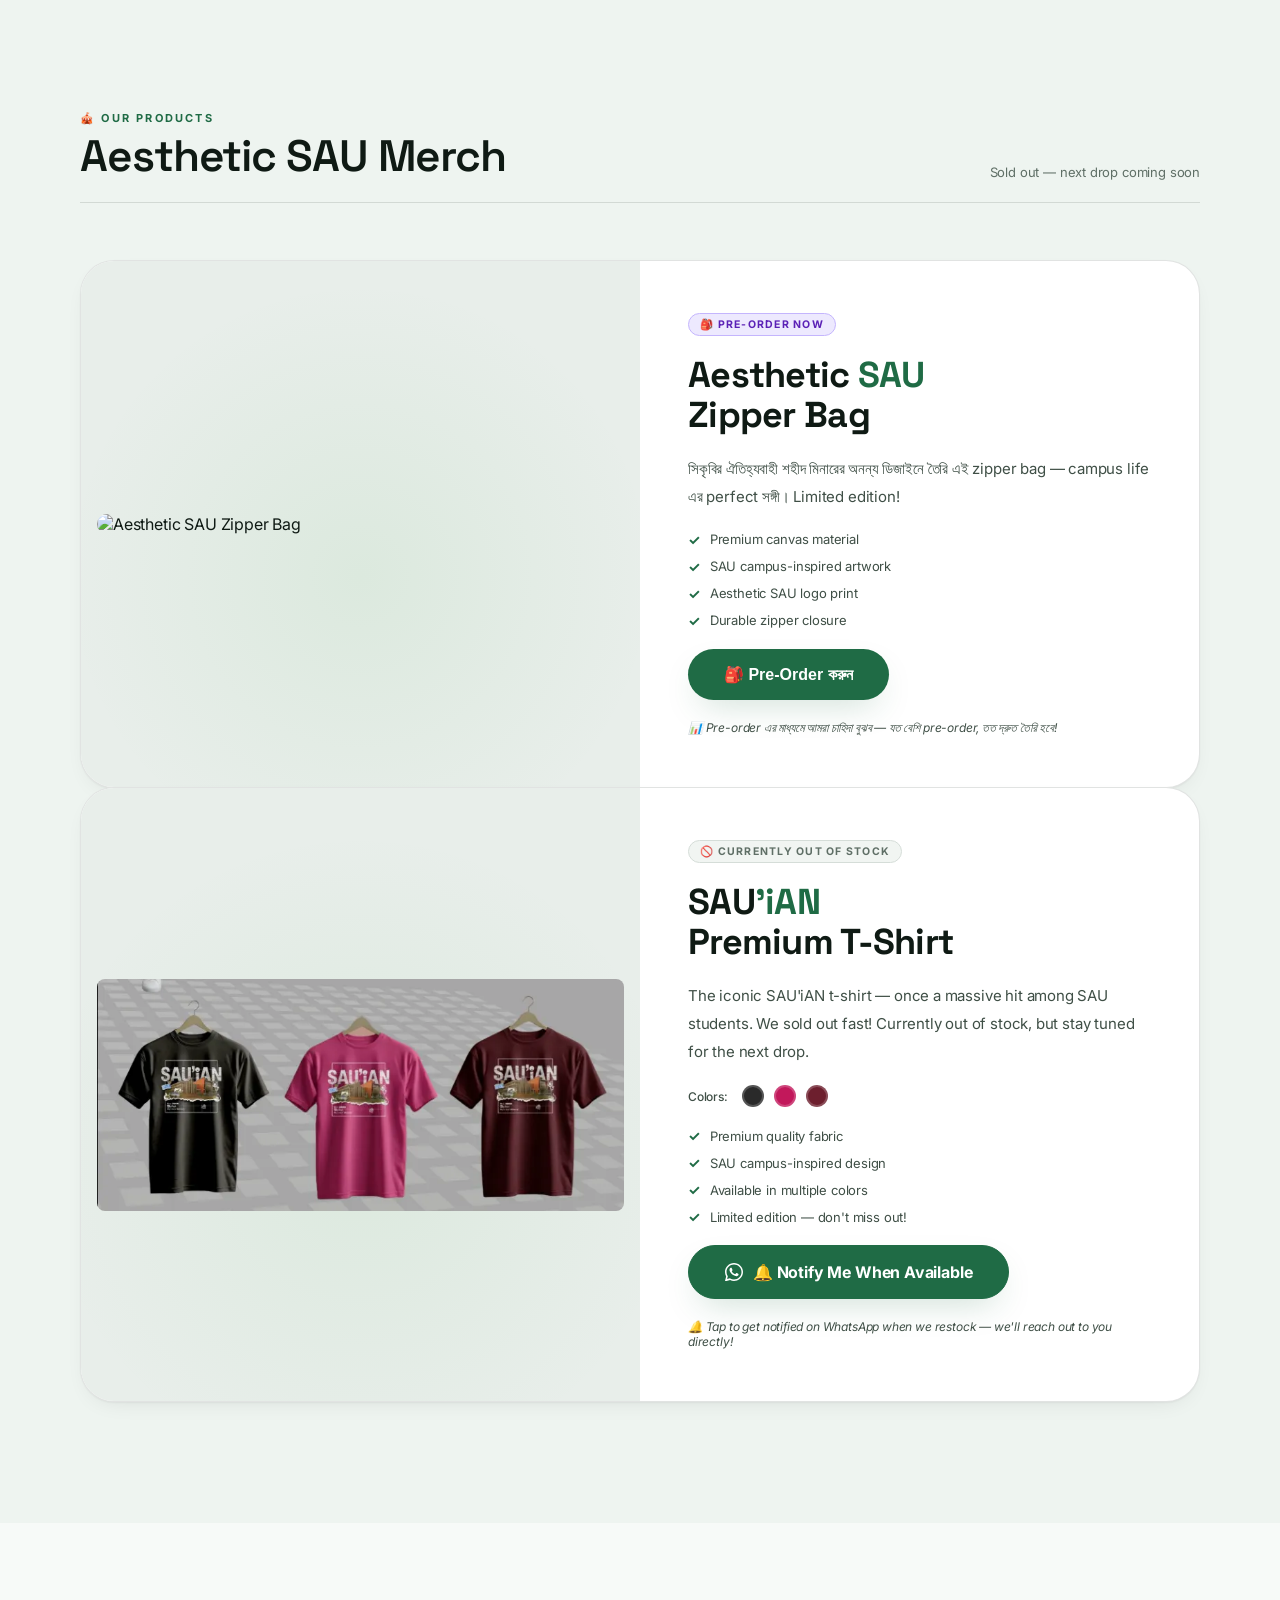
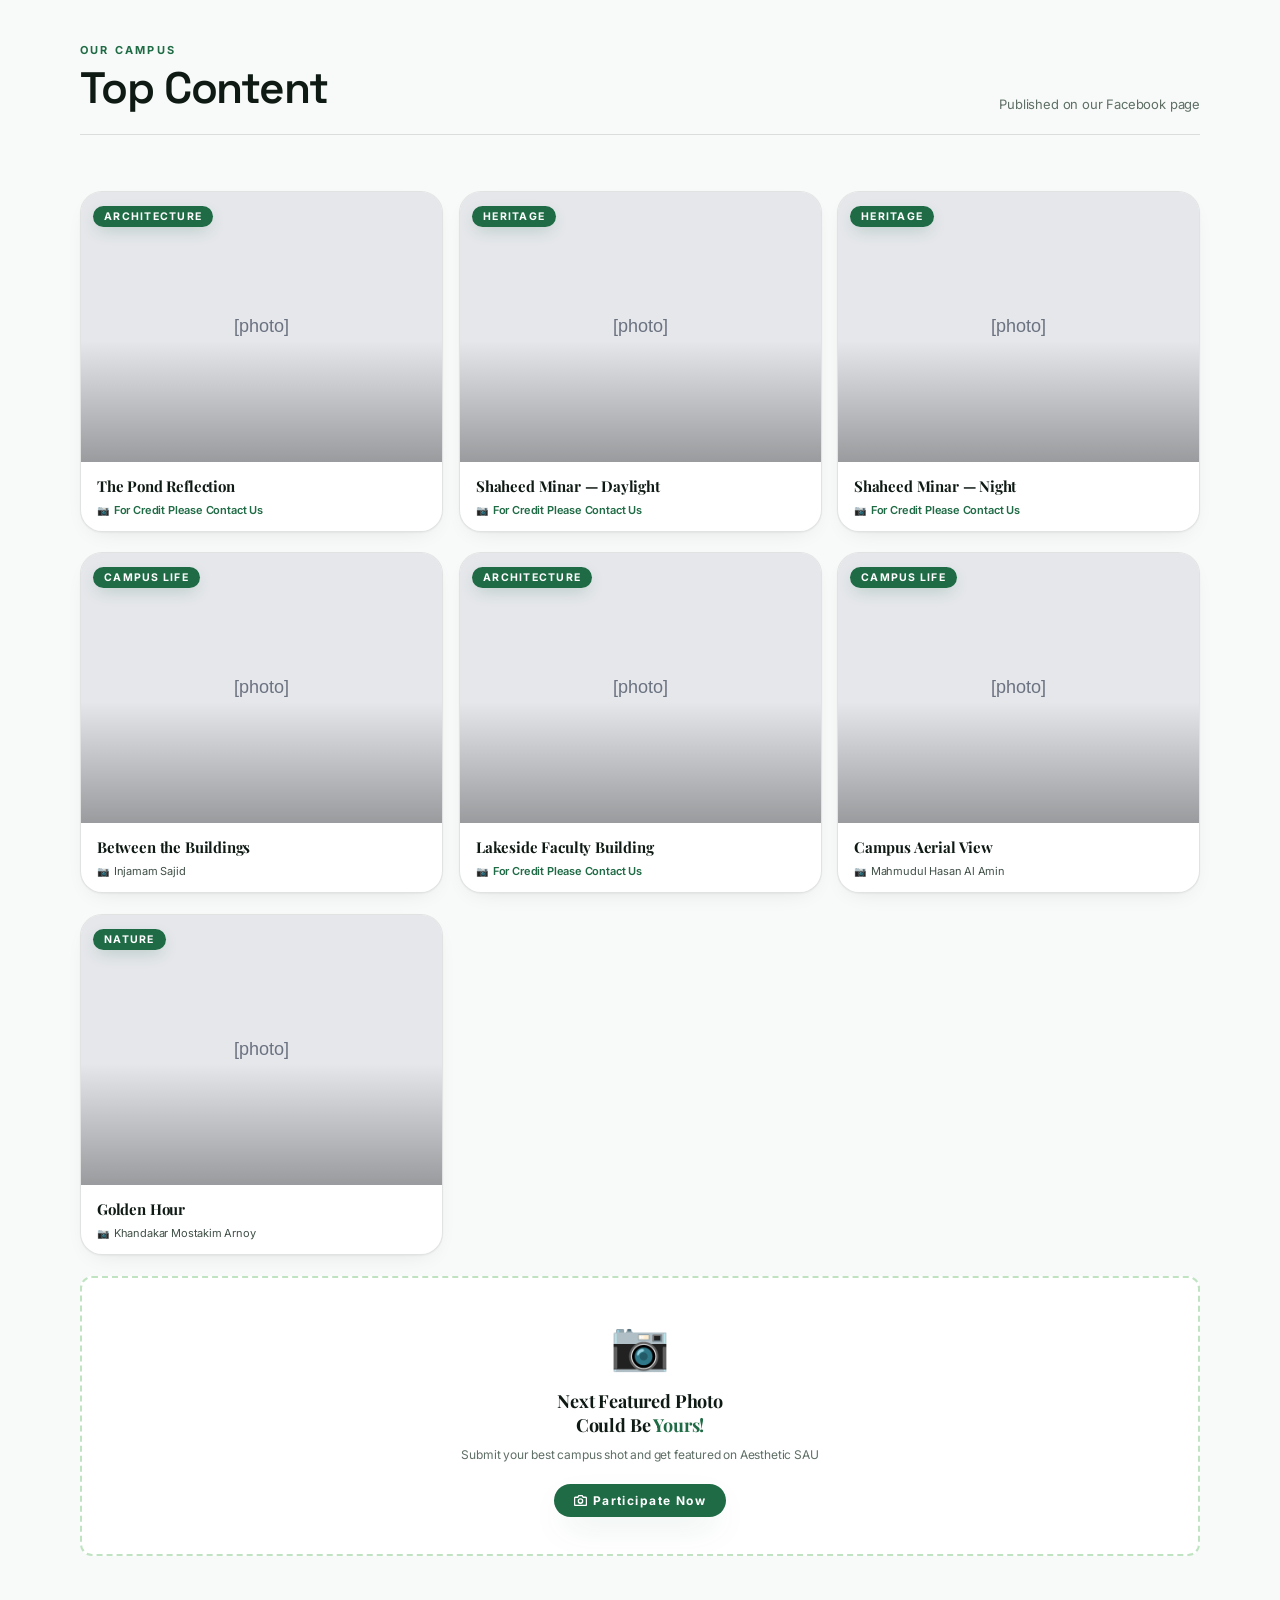
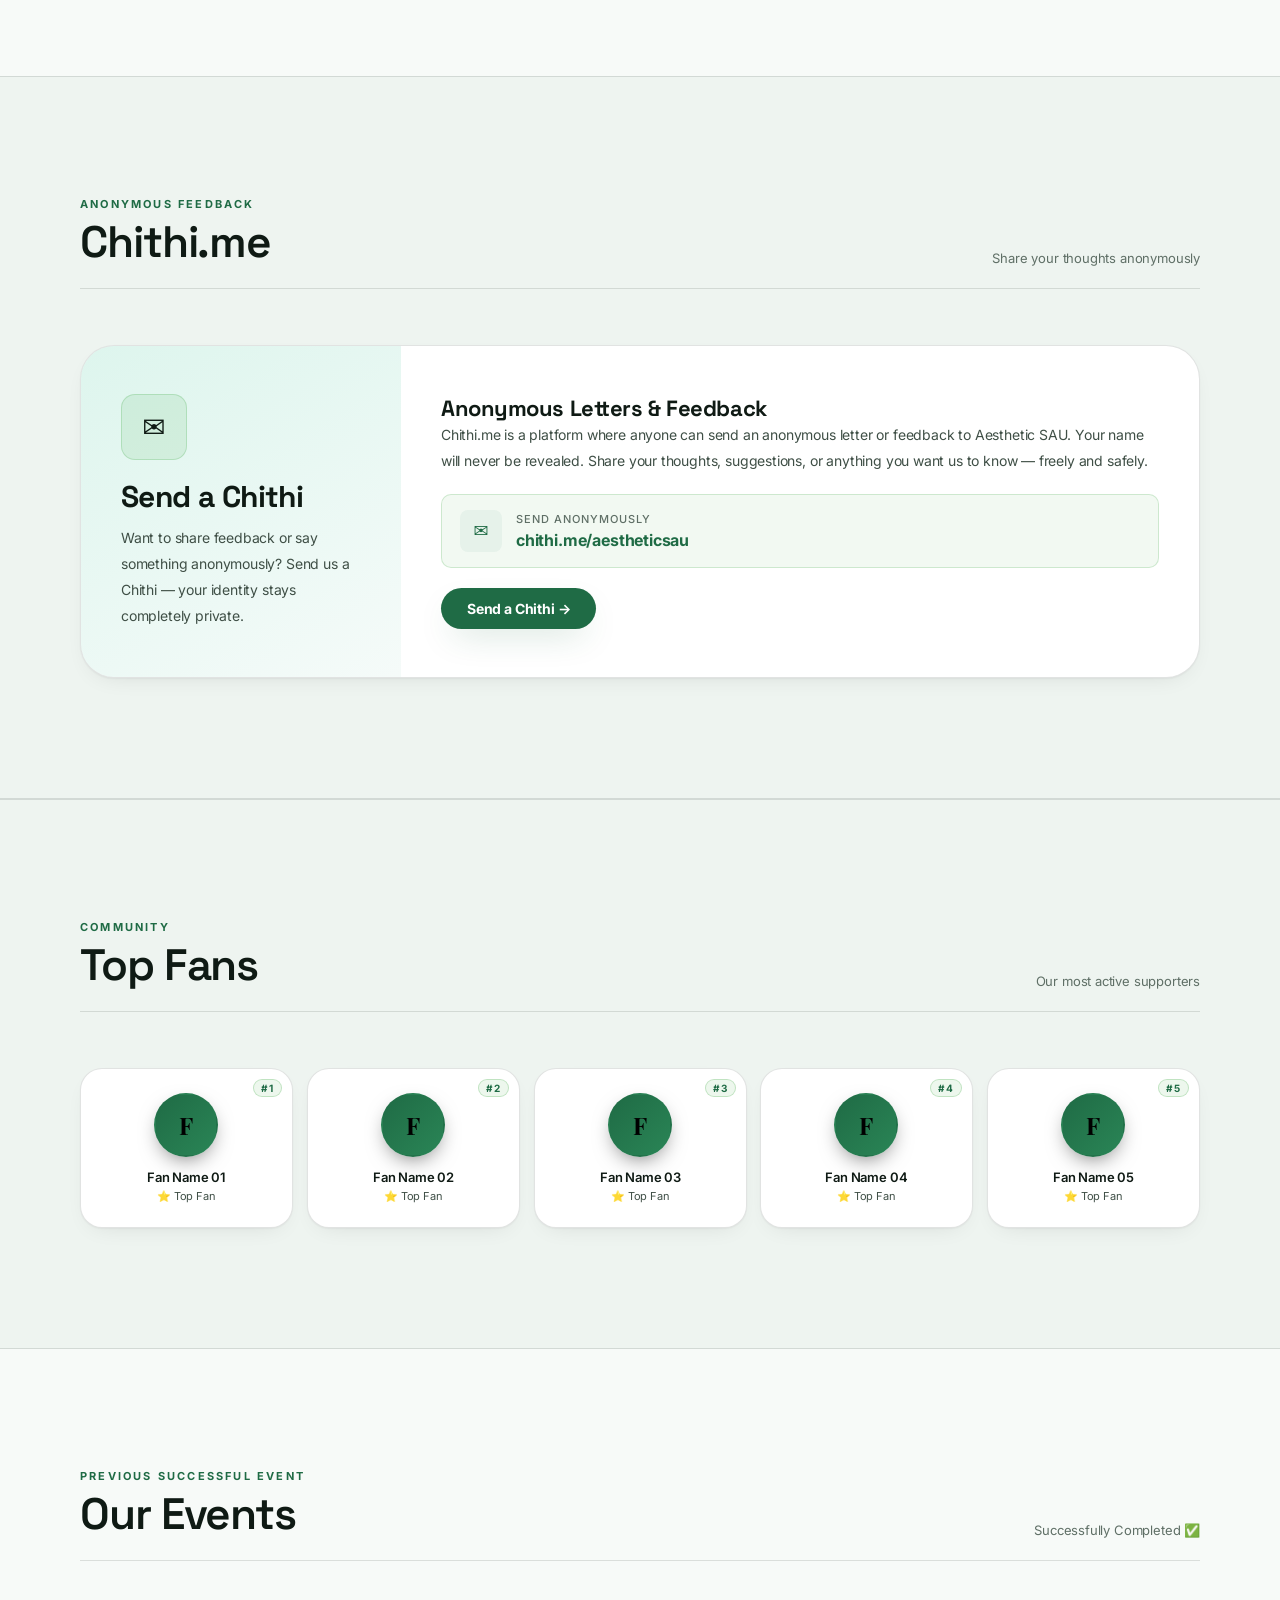
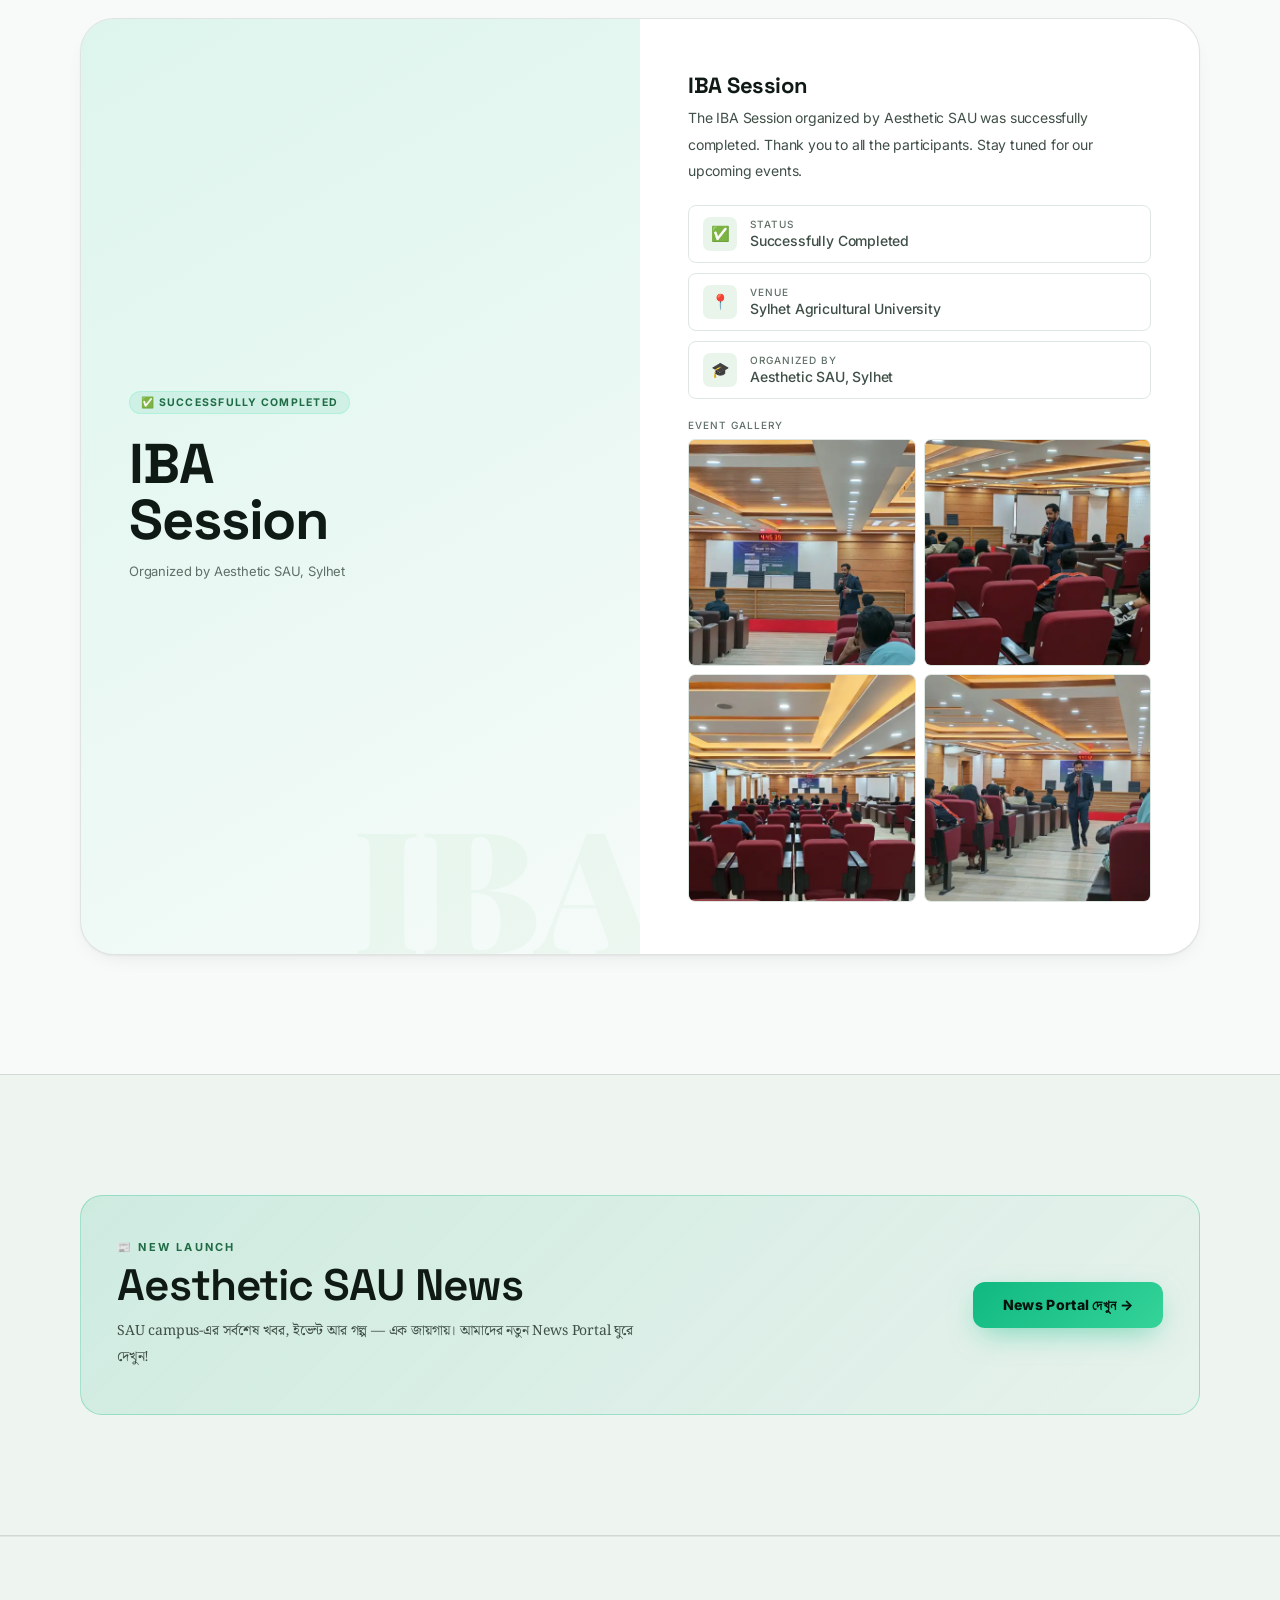
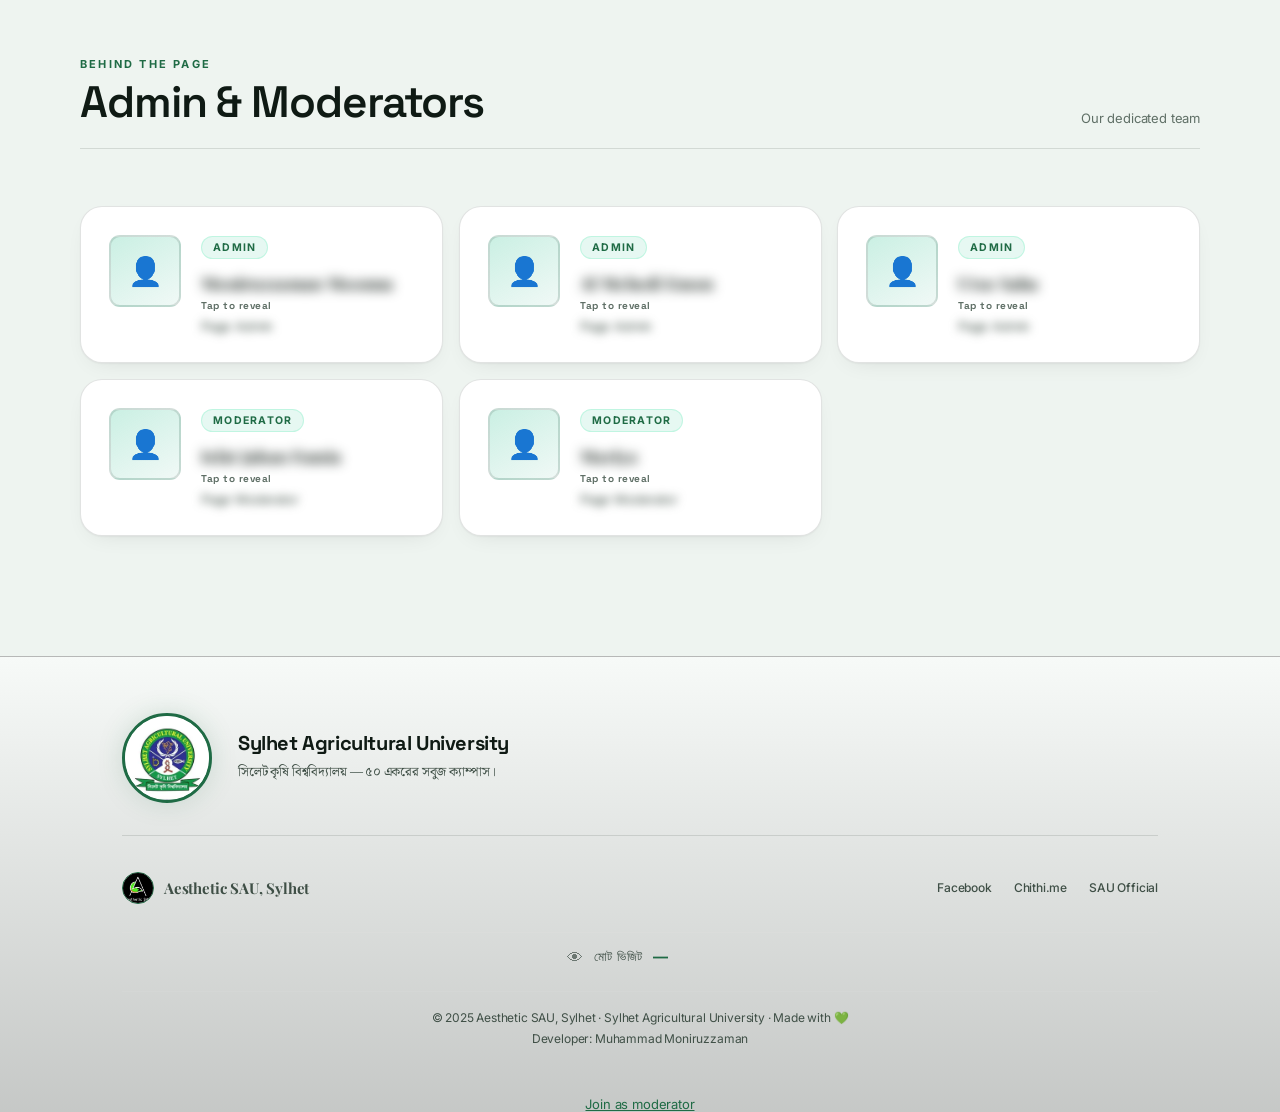
==== commit 719577ea: "Birthday Mate Phase 1: twins, today, calendar, secret wishes, privacy - New birthday.html (Twins, To" ====
--- a/index.html
+++ b/index.html
@@ -18,6 +18,7 @@
 <link rel="shortcut icon" type="image/png" href="https://i.imgur.com/aRxuSTw.jpeg"/>
 <link rel="apple-touch-icon" href="https://i.imgur.com/aRxuSTw.jpeg"/>
 <link href="https://fonts.googleapis.com/css2?family=Space+Grotesk:wght@500;600;700&family=Playfair+Display:wght@700;900&family=Inter:wght@300;400;500;600;700;800&family=Noto+Serif+Bengali:wght@400;600&display=swap" rel="stylesheet"/>
+<link rel="stylesheet" href="css/bday.css"/>
 <style>
 :root{--black:#0a0a0a;--deep:#111;--card:#181818;--border:#252525;--green:#4caf50;--gl:#6abf5e;--gg:rgba(76,175,80,.13);--white:#f2f2ee;--muted:#8c8c8c}
 *{box-sizing:border-box;margin:0;padding:0}
@@ -995,10 +996,9 @@
 <div id="admin-gate" class="hidden">
   <div class="admin-gate-box">
     <div class="admin-gate-title">🔐 Admin Panel</div>
-    <div class="admin-gate-sub">Aesthetic SAU — Birthday Data</div>
-    <input type="password" class="admin-gate-input" id="adm-pass" placeholder="••••••••" onkeydown="if(event.key==='Enter')adminLogin()"/>
-    <button class="admin-gate-btn" onclick="adminLogin()">প্রবেশ করুন</button>
-    <div class="admin-gate-err" id="adm-err">❌ পাসওয়ার্ড ভুল!</div>
+    <div class="admin-gate-sub">Aesthetic SAU — admin Google account দিয়ে login করুন</div>
+    <button class="admin-gate-btn" id="adm-google-btn" onclick="adminLogin()">Google দিয়ে প্রবেশ করুন</button>
+    <div class="admin-gate-err" id="adm-err">❌ এই Google account admin না।</div>
     <div style="margin-top:16px"><a href="#" onclick="document.getElementById('admin-gate').classList.add('hidden');document.getElementById('admin-panel').classList.remove('visible');return false;" style="font-size:12px;color:rgba(255,255,255,.3);">← মূল সাইটে ফিরে যান</a></div>
   </div>
 </div>
@@ -1019,6 +1019,7 @@
   <!-- TABS -->
   <div class="adm-tabs">
     <button class="adm-tab active" id="tab-data" onclick="switchTab('data')">🎂 Birthday Data</button>
+    <button class="adm-tab" id="tab-wishes" onclick="switchTab('wishes')">💌 Wishes</button>
     <button class="adm-tab" id="tab-likes" onclick="switchTab('likes')">📷 Photo Likes</button>
     <button class="adm-tab" id="tab-live" onclick="switchTab('live')">⚡ Live Editor</button>
     <button class="adm-tab" id="tab-site" onclick="switchTab('site')">✏️ Website Editor</button>
@@ -1044,6 +1045,28 @@
         <tbody id="adm-tbody">
           <tr><td colspan="6" class="adm-empty">লোড হচ্ছে...</td></tr>
         </tbody>
+      </table>
+    </div>
+  </div>
+
+  <!-- TAB: Anonymous birthday wishes (moderation) -->
+  <div id="adm-tab-wishes" class="adm-body" style="display:none">
+    <div class="adm-stats" style="margin-bottom:16px">
+      <div class="adm-stat"><div class="adm-stat-num" id="wst-total">—</div><div class="adm-stat-lbl">মোট Wishes</div></div>
+      <div class="adm-stat"><div class="adm-stat-num" id="wst-reported">—</div><div class="adm-stat-lbl">🚩 Reported</div></div>
+      <div class="adm-stat"><div class="adm-stat-num" id="wst-anon">—</div><div class="adm-stat-lbl">Anonymous</div></div>
+      <div class="adm-stat"><div class="adm-stat-num" id="wst-removed">—</div><div class="adm-stat-lbl">Removed</div></div>
+    </div>
+    <div style="display:flex;gap:16px;flex-wrap:wrap;align-items:center;margin-bottom:12px">
+      <label style="display:flex;gap:6px;align-items:center;font-size:13px;color:rgba(255,255,255,.75)"><input type="checkbox" id="adm-wish-reported" onchange="withBdayHome(function(H){H.renderAdminWishes()})"/> শুধু Reported</label>
+      <label style="display:flex;gap:6px;align-items:center;font-size:13px;color:rgba(255,255,255,.75)"><input type="checkbox" id="adm-wish-removed" onchange="withBdayHome(function(H){H.renderAdminWishes()})"/> Removed গুলোও দেখাও</label>
+      <button class="adm-btn adm-btn-refresh" onclick="withBdayHome(function(H){H.loadAdminWishes()})">↻ Refresh</button>
+    </div>
+    <p style="font-size:12px;color:rgba(255,255,255,.55);margin:0 0 12px">Sender এর পরিচয় শুধু moderation এর জন্য। Recipient বা অন্য কাউকে জানাবেন না।</p>
+    <div class="adm-table-wrap">
+      <table class="adm-table">
+        <thead><tr><th>সময়</th><th>To</th><th>From (admin only)</th><th>Message</th><th>Flag</th><th>Action</th></tr></thead>
+        <tbody id="adm-wish-tbody"><tr><td colspan="6" class="adm-empty">লোড হচ্ছে...</td></tr></tbody>
       </table>
     </div>
   </div>
@@ -1312,6 +1335,7 @@
   <ul class="nav-links">
     <li><a href="sau-ratings.html" class="nav-strong">SAU Ratings</a></li>
     <li><a href="snapp.html" class="nav-strong nav-snapp" title="SNapp by Aesthetic SAU">SNapp<span class="nav-snapp-by"> by Aesthetic SAU</span></a></li>
+    <li class="nav-bday"><a href="birthday.html">Birthdays</a></li>
     <li><a href="#preorder">Preorder</a></li>
     <li><a href="#contest">Contest</a></li>
     <li><a href="#voting">Vote</a></li>
@@ -1337,6 +1361,7 @@
 <div class="nav-mobile-menu" id="mob-menu">
   <a href="sau-ratings.html" onclick="toggleMenu()">SAU Ratings</a>
   <a href="snapp.html" onclick="toggleMenu()">SNapp by Aesthetic SAU</a>
+  <a href="birthday.html" onclick="toggleMenu()">🎂 Birthday Mate</a>
   <a href="#preorder" onclick="toggleMenu()">Preorder</a>
   <a href="#contest" onclick="toggleMenu()">Contest</a>
   <a href="#voting" onclick="toggleMenu()">Vote</a>
@@ -1439,16 +1464,23 @@
 </style>
 
 
-<!-- TODAY'S BIRTHDAY WISH -->
-<section id="today-bday" style="background:var(--black);padding:48px 0;border-top:1px solid var(--border);display:none">
-  <div class="wrap">
-    <div id="today-bday-card" style="background:linear-gradient(140deg,#1a0f2e,#13131f,#1a0f2e);border:1px solid rgba(167,139,250,.3);border-radius:20px;padding:36px 32px;text-align:center;position:relative;overflow:hidden">
-      <div style="font-size:48px;margin-bottom:10px">🎉🎂🎈</div>
-      <div style="font-size:11px;letter-spacing:2px;text-transform:uppercase;color:#a78bfa;font-weight:700;margin-bottom:8px">Today's Birthday</div>
-      <h3 style="font-family:'Playfair Display',serif;font-size:26px;font-weight:900;margin-bottom:10px;color:#fff">আজ <span id="tb-count" style="color:#a78bfa">0</span> জন SAUian-এর জন্মদিন!</h3>
-      <p style="font-size:13px;color:var(--muted);max-width:480px;margin:0 auto 22px;line-height:1.7;font-family:'Noto Serif Bengali',serif">Facebook follow করার পর তাদের একটু শুভেচ্ছা জানিয়ে দিন — দিনটা আরও সুন্দর হয়ে উঠুক ✨</p>
-      <div id="tb-list" style="display:flex;flex-wrap:wrap;gap:10px;justify-content:center;margin-bottom:22px"></div>
-      <a href="https://www.facebook.com/share/1CMzNM8vvG/" target="_blank" style="display:inline-block;background:linear-gradient(135deg,#7c3aed,#a78bfa);color:#fff;padding:12px 28px;border-radius:9px;font-size:13px;font-weight:700;text-decoration:none;letter-spacing:.5px" rel="noopener noreferrer">💌 Facebook-এ শুভেচ্ছা জানাও</a>
+<!-- TODAY'S BIRTHDAY MATES — rendered by js/bday-home.js (privacy-aware, today's date only) -->
+<section id="today-bday" aria-labelledby="bm-today-title">
+  <div class="bm-home">
+    <div class="bm-home-card" id="bm-today-widget">
+      <div class="bm-home-top">
+        <div>
+          <h2 class="bm-home-title" id="bm-today-title">🎂 Today's Birthday Mates</h2>
+          <p class="bm-home-date"><span id="bm-today-date"></span><span id="bm-today-count"></span></p>
+        </div>
+        <a class="bm-home-all" href="birthday.html#today">View All →</a>
+      </div>
+      <div id="bm-today-list"><div class="bm-home-skel"></div></div>
+      <div class="bm-home-links">
+        <a class="bm-btn" href="birthday.html#twins">🎂 Twins</a>
+        <a class="bm-btn" href="birthday.html#calendar">🗓️ Calendar</a>
+        <a class="bm-btn" href="birthday.html#wishes">💌 My Wishes</a>
+      </div>
     </div>
   </div>
 </section>
@@ -2947,6 +2979,25 @@
   } catch(e) { return esc(dateStr); }
 }
 
+// Birthday Mate data lives in js/bday-mate.js (ES module). Classic code reaches it through
+// window.BdayHome once the module has loaded.
+function withBdayHome(fn) {
+  if (window.BdayHome) return fn(window.BdayHome);
+  window.addEventListener('bdayhome:ready', function(){ fn(window.BdayHome); }, { once: true });
+}
+var BM_PRIVACY_NOTE = '<p class="bm-form-note">🔒 Only your name, faculty and birthday (day &amp; month) are shown — and only to signed-in SAU members. Your year of birth, district and email are never shown to other students.</p>';
+
+function bmSavedCard(name, dateLine, note, actions) {
+  return '<div class="bm-saved-card">'
+    + '<div class="bm-saved-row"><span class="bm-avatar" aria-hidden="true">🎂</span><div>'
+    + '<p class="bm-eyebrow">Your birthday is registered</p>'
+    + '<p class="bm-saved-name">' + esc(name) + '</p>'
+    + '<p class="bm-saved-meta">' + dateLine + '</p></div></div>'
+    + '<p class="bm-form-note">' + note + '</p>'
+    + '<button class="bday-submit" id="bd-btn" onclick="findBdayMate()">🔍 Find My Birthday Twins</button>'
+    + '<div class="bm-form-actions">' + actions + '</div></div>';
+}
+
 function renderBdayForm() {
   var wrap = document.getElementById('bd-form-wrap');
   if (!wrap) return;
@@ -2954,32 +3005,15 @@
   try { saved = JSON.parse(localStorage.getItem('sau_bday_entry')); } catch(e){}
 
   if (saved && saved.name && saved.birthday) {
-    // ── Returning visitor — show saved state ──
-    wrap.innerHTML = '<div style="background:linear-gradient(135deg,rgba(124,58,237,.08),rgba(167,139,250,.05));border:1px solid rgba(167,139,250,.25);border-radius:16px;padding:28px 32px;display:flex;flex-direction:column;gap:20px">'
-
-      // Info row
-      + '<div style="display:flex;align-items:center;gap:14px;flex-wrap:wrap">'
-      + '<div style="width:48px;height:48px;border-radius:50%;background:linear-gradient(135deg,#7c3aed,#a78bfa);display:flex;align-items:center;justify-content:center;font-size:22px;flex-shrink:0">🎂</div>'
-      + '<div style="flex:1;min-width:180px">'
-      + '<div style="font-size:11px;font-weight:700;letter-spacing:2px;text-transform:uppercase;color:rgba(167,139,250,.7);margin-bottom:4px">Your Birthday is Registered</div>'
-      + '<div style="font-family:\'Playfair Display\',serif;font-size:20px;font-weight:800;color:#fff">' + esc(saved.name) + '</div>'
-      + '<div style="font-size:13px;color:rgba(167,139,250,.8);margin-top:3px">📅 ' + formatBdayDisplay(saved.birthday) + (saved.district ? ' &nbsp;·&nbsp; 📍 ' + esc(saved.district) : '') + '</div>'
-      + '</div>'
-      + '<div style="background:rgba(167,139,250,.12);border:1px solid rgba(167,139,250,.2);border-radius:10px;padding:8px 16px;font-size:11px;color:rgba(167,139,250,.6);font-weight:600;letter-spacing:1px;text-transform:uppercase;white-space:nowrap">🔒 Saved</div>'
-      + '</div>'
-
-      // Lock notice
-      + '<div style="background:rgba(0,0,0,.25);border-radius:10px;padding:12px 16px;font-size:12px;color:rgba(255,255,255,.4);line-height:1.7;border-left:3px solid rgba(167,139,250,.3)">'
-      + 'Your date of birth <strong style="color:rgba(167,139,250,.7)">' + formatBdayDisplay(saved.birthday) + '</strong> has been saved and cannot be changed from this device. This keeps the data accurate for everyone.'
-      + '</div>'
-
-      // Find mate button
-      + '<button class="bday-submit" id="bd-btn" onclick="findBdayMate()" style="margin-top:4px">🔍 Find My Birthday Mate</button>'
-      + '</div>';
+    // ── Returning visitor (registered without login on this device) ──
+    wrap.innerHTML = bmSavedCard(saved.name,
+      '📅 ' + formatBdayDisplay(saved.birthday) + (saved.district ? ' &nbsp;·&nbsp; 📍 ' + esc(saved.district) : ''),
+      'Your date of birth is saved and can\'t be changed from this device. Only signed-in SAU members see your name, faculty and birthday (day &amp; month).',
+      '<a class="bm-btn" href="birthday.html#twins">View Birthday Twins →</a><a class="bm-btn" href="birthday.html#profile">Sign in for privacy &amp; wishes</a>');
   } else {
     // ── New visitor — show full form ──
     wrap.innerHTML = '<div class="bday-fields">'
-      + '<div class="bday-field"><label>Your Name</label><input type="text" id="bd-name" placeholder="Full Name"/></div>'
+      + '<div class="bday-field"><label>Your Name</label><input type="text" id="bd-name" placeholder="Full Name" maxlength="60" autocomplete="name"/></div>'
       + '<div class="bday-field"><label>Faculty</label>'
       + '<select id="bd-faculty"><option value="">Select Faculty</option>'
       + '<option>Agriculture</option>'
@@ -2993,11 +3027,24 @@
       + '<select id="bd-district"><option value="">Select District</option>'
       + ['Bagerhat','Bandarban','Barguna','Barishal','Bhola','Bogura','Brahmanbaria','Chandpur','Chapai Nawabganj','Chattogram','Chuadanga','Cox\'s Bazar','Cumilla','Dhaka','Dinajpur','Faridpur','Feni','Gaibandha','Gazipur','Gopalganj','Habiganj','Jamalpur','Jashore','Jhalokati','Jhenaidah','Joypurhat','Khagrachhari','Khulna','Kishoreganj','Kurigram','Kushtia','Lakshmipur','Lalmonirhat','Madaripur','Magura','Manikganj','Meherpur','Moulvibazar','Munshiganj','Mymensingh','Naogaon','Narail','Narayanganj','Narsingdi','Natore','Netrokona','Nilphamari','Noakhali','Pabna','Panchagarh','Patuakhali','Pirojpur','Rajbari','Rajshahi','Rangamati','Rangpur','Satkhira','Shariatpur','Sherpur','Sirajganj','Sunamganj','Sylhet','Tangail','Thakurgaon'].map(function(d){ return '<option>'+d+'</option>'; }).join('')
       + '</select></div>'
-      + '<div class="bday-field"><label>Date of Birth</label><input type="date" id="bd-date"/></div>'
-      + '<div class="bday-field"><label>Gmail <span style="font-size:11px;font-weight:400;color:rgba(255,255,255,.35);letter-spacing:.5px">(optional — get notified when a match is found)</span></label><input type="email" id="bd-gmail" placeholder="yourname@gmail.com"/></div>'
+      + '<div class="bday-field"><label>Date of Birth</label><input type="date" id="bd-date" max="' + new Date().toISOString().slice(0,10) + '"/></div>'
+      + '<div class="bday-field"><label>Gmail <span style="font-size:11px;font-weight:400;color:rgba(255,255,255,.35);letter-spacing:.5px">(optional — private, never shown to anyone)</span></label><input type="email" id="bd-gmail" placeholder="yourname@gmail.com" maxlength="100"/></div>'
       + '</div>'
-      + '<button class="bday-submit" id="bd-btn" onclick="findBdayMate()" style="margin-top:4px">🎂 Find My Birthday Mate!</button>';
+      + '<button class="bday-submit" id="bd-btn" onclick="findBdayMate()" style="margin-top:4px">🎂 Find My Birthday Mate!</button>'
+      + BM_PRIVACY_NOTE
+      + '<div class="bm-form-actions"><a class="bm-btn" href="birthday.html#profile">Or sign in with Google →</a><a class="bm-btn" href="birthday.html#twins">View Birthday Twins →</a></div>';
   }
+  // Signed-in members with a profile see their profile instead of the guest form.
+  withBdayHome(function(H) {
+    H.profileSummary().then(function(p) {
+      if (!p) return;
+      var vis = { 'public': 'Public', 'members': 'SAU Members Only', 'private': 'Private' }[p.visibility] || '';
+      wrap.innerHTML = bmSavedCard(p.name,
+        '📅 ' + formatBdayDisplay(p.birthday) + ' &nbsp;·&nbsp; 👁 ' + esc(vis),
+        'This is your Birthday Mate profile. You can change who sees your birthday at any time.',
+        '<a class="bm-btn" href="birthday.html#twins">View Birthday Twins →</a><a class="bm-btn" href="birthday.html#profile">Edit profile &amp; visibility</a>');
+    });
+  });
 }
 renderBdayForm();
 var deadline = new Date('2026-05-22T23:59:59+06:00').getTime();
@@ -3066,143 +3113,72 @@
   if (modal) { modal.classList.remove('open'); setTimeout(function(){ modal.remove(); }, 300); }
 }
 
+function bmButton(btn, busy, label) {
+  if (!btn) return;
+  btn.disabled = !!busy;
+  if (label) btn.textContent = label;
+}
+function bmPopupError(title, msg) {
+  showBdayPopup('<div class="bmp-icon">⚠️</div>'
+    + '<div class="bmp-title">' + esc(title) + '</div>'
+    + '<div class="bmp-sub">' + esc(msg) + '</div>');
+}
+
 function findBdayMate() {
   var btn = document.getElementById('bd-btn');
 
-  // ── Returning visitor path ──
-  var alreadySaved = null;
-  try { alreadySaved = JSON.parse(localStorage.getItem('sau_bday_entry')); } catch(e){}
-  if (alreadySaved && alreadySaved.name && alreadySaved.birthday) {
-    searchBdayMatches(alreadySaved.name, alreadySaved.birthday, btn);
+  // ── Already registered (guest on this device, or signed-in member) ──
+  if (!document.getElementById('bd-name')) {
+    var idle = btn ? btn.textContent : '';
+    bmButton(btn, true, 'Searching...');
+    withBdayHome(function(H) {
+      H.findTwins().then(function(html) {
+        bmButton(btn, false, idle);
+        showBdayPopup(html);
+        H.bindPopup(document.getElementById('bday-modal'));
+      }).catch(function() {
+        bmButton(btn, false, idle);
+        bmPopupError('Connection Error', 'Could not connect to the server. Please check your internet and try again.');
+      });
+    });
     return;
   }
 
-  // ── New visitor path ──
-  var name    = document.getElementById('bd-name') ? document.getElementById('bd-name').value.trim() : '';
-  var faculty = document.getElementById('bd-faculty') ? document.getElementById('bd-faculty').value.trim() : '';
-  var dateVal = document.getElementById('bd-date') ? document.getElementById('bd-date').value.trim() : '';
-  var district= document.getElementById('bd-district') ? document.getElementById('bd-district').value.trim() : '';
-  var gmail   = document.getElementById('bd-gmail') ? document.getElementById('bd-gmail').value.trim() : '';
+  // ── New visitor ──
+  var name     = document.getElementById('bd-name').value.trim();
+  var faculty  = document.getElementById('bd-faculty').value.trim();
+  var dateVal  = document.getElementById('bd-date').value.trim();
+  var district = document.getElementById('bd-district').value.trim();
+  var gmail    = document.getElementById('bd-gmail') ? document.getElementById('bd-gmail').value.trim() : '';
 
   if (!name || !faculty || !dateVal || !district) {
-    showBdayPopup('<div class="bmp-icon">⚠️</div>'
-      + '<div class="bmp-title">Fill in all fields!</div>'
-      + '<div class="bmp-sub">Please enter your name, faculty, district, and date of birth.</div>');
+    bmPopupError('Fill in all fields!', 'Please enter your name, faculty, district, and date of birth.');
     return;
   }
-
-  var parts   = dateVal.split('-');
-  var myYear  = parseInt(parts[0], 10);
-  var myMonth = parseInt(parts[1], 10);
-  var myDay   = parseInt(parts[2], 10);
-  var myMD    = String(myMonth).padStart(2,'0') + '-' + String(myDay).padStart(2,'0');
-
-  btn.disabled = true;
-  btn.textContent = 'Saving...';
-
-  var entry = { name: name, faculty: faculty, district: district, birthday: dateVal, timestamp: new Date().toISOString() };
-  if (gmail) entry.gmail = gmail;
-
-  fbWrite(FIREBASE_URL + '/birthday-mates.json', 'POST', entry)
-  .then(function(saved) {
-    if (!saved || !saved.name) throw new Error('not saved');
-    try { localStorage.setItem('sau_bday_entry', JSON.stringify({ name: name, birthday: dateVal, district: district, key: saved.name })); } catch(e){}
-    // Re-render form to show locked state
-    renderBdayForm();
-    return fbJson(FIREBASE_URL + '/birthday-mates.json');
-  })
-  .then(function(allData) {
-    btn.disabled = false;
-    btn.textContent = '🎂 Find My Birthday Mate!';
-    showMatchResults(allData, name, myMD, myYear);
-  })
-  .catch(function(err) {
-    btn.disabled = false;
-    btn.textContent = '🎂 Find My Birthday Mate!';
-    showBdayPopup('<div class="bmp-icon">⚠️</div>'
-      + '<div class="bmp-title">Connection Error</div>'
-      + '<div class="bmp-sub">Could not connect to the server. Please check your internet and try again.</div>');
-    console.log('Firebase error:', err);
+  var dobErr = window.BdayCore ? BdayCore.validateDob(dateVal) : '';
+  if (dobErr) { bmPopupError('Check your date of birth', dobErr); return; }
+
+  bmButton(btn, true, 'Saving...');
+  withBdayHome(function(H) {
+    H.registerAndFindTwins({ name: name, faculty: faculty, district: district, birthday: dateVal, gmail: gmail })
+      .then(function(html) {
+        renderBdayForm();
+        showBdayPopup(html);
+        H.bindPopup(document.getElementById('bday-modal'));
+      })
+      .catch(function(err) {
+        bmButton(btn, false, '🎂 Find My Birthday Mate!');
+        var m = (err && err.message) || '';
+        if (!m || /permission|network|fetch|HTTP|unavailable/i.test(m)) m = 'Could not connect to the server. Please check your internet and try again.';
+        bmPopupError('Could not save', m);
+        console.log('Birthday Mate error:', err && (err.code || err.message));
+      });
   });
-}
-
-// ── Search matches without re-submitting (for returning visitors) ──
-function searchBdayMatches(savedName, savedBirthday, btn) {
-  if (btn) { btn.disabled = true; btn.textContent = 'Searching...'; }
-  var parts  = savedBirthday.split('-');
-  var myYear = parseInt(parts[0], 10);
-  var myMD   = String(parseInt(parts[1],10)).padStart(2,'0') + '-' + String(parseInt(parts[2],10)).padStart(2,'0');
-
-  fbJson(FIREBASE_URL + '/birthday-mates.json')
-    .then(function(allData) {
-      if (btn) { btn.disabled = false; btn.textContent = '🎂 Find My Birthday Mate!'; }
-      showMatchResults(allData, savedName, myMD, myYear);
-    })
-    .catch(function(err) {
-      if (btn) { btn.disabled = false; btn.textContent = '🎂 Find My Birthday Mate!'; }
-      showBdayPopup('<div class="bmp-icon">⚠️</div>'
-        + '<div class="bmp-title">Connection Error</div>'
-        + '<div class="bmp-sub">Could not connect to the server. Please check your internet and try again.</div>');
-    });
-}
-
-// ── Render match results (shared by both paths) ──
-function showMatchResults(allData, myName, myMD, myYear) {
-  var matches = [];
-  var myNameLower = myName.toLowerCase();
-  if (allData && typeof allData === 'object') {
-    // Collect all entries with same MM-DD, exclude own name+birthday combo
-    var seenNames = {};
-    Object.keys(allData).forEach(function(k) {
-      var p = allData[k];
-      if (!p || typeof p !== 'object' || !p.birthday || !p.name) return;
-      var pp  = String(p.birthday).split('-');
-      if (pp.length < 3) return;
-      var pMD = String(parseInt(pp[1],10)).padStart(2,'0') + '-' + String(parseInt(pp[2],10)).padStart(2,'0');
-      // Exclude self: same name AND same full birthday
-      if (pMD === myMD && !(p.name.toLowerCase() === myNameLower)) {
-        // Deduplicate by name to avoid same person appearing multiple times
-        if (!seenNames[p.name.toLowerCase()]) {
-          seenNames[p.name.toLowerCase()] = true;
-          matches.push(p);
-        }
-      }
-    });
-  }
-
-  if (matches.length > 0) {
-    var cards = matches.map(function(m) {
-      var ageLine = '';
-      if (m.birthday && String(m.birthday).split('-').length === 3) {
-        var mYear = parseInt(m.birthday.split('-')[0], 10);
-        var diff  = myYear - mYear;
-        if (diff > 0)      ageLine = 'You are ' + diff + ' year' + (diff > 1 ? 's' : '') + ' older 🎈';
-        else if (diff < 0) ageLine = 'You are ' + Math.abs(diff) + ' year' + (Math.abs(diff) > 1 ? 's' : '') + ' younger 🎈';
-        else               ageLine = 'You were both born the same year! 🎊';
-      }
-      return '<div class="bmp-match-card">'
-        + '<div class="bmp-match-name">🎂 ' + esc(m.name) + '</div>'
-        + '<div class="bmp-match-fac">' + esc(m.faculty) + (m.district ? ' · 📍 ' + esc(m.district) : '') + '</div>'
-        + (ageLine ? '<div class="bmp-match-age">' + ageLine + '</div>' : '')
-        + '</div>';
-    }).join('');
-
-    showBdayPopup('<div class="bmp-icon">🎉</div>'
-      + '<div class="bmp-title">Birthday Mate Found!</div>'
-      + '<div class="bmp-sub">There are <strong>' + matches.length + '</strong> more people at SAU who share your birthday!</div>'
-      + '<div class="bmp-cards">' + cards + '</div>'
-      + '<div class="bmp-saved">Your info has been saved ✓</div>');
-  } else {
-    showBdayPopup('<div class="bmp-icon">🌸</div>'
-      + '<div class="bmp-title">No Match Yet!</div>'
-      + '<div class="bmp-sub">Your data is saved safely. Check back in a few days — your birthday mate might register soon!</div>'
-      + '<div class="bmp-saved">Your info has been saved ✓</div>');
-  }
 }
 
 // ── LIVE EDITOR ──
 function switchTab(tab) {
-  ['data','likes','live','site'].forEach(function(t) {
+  ['data','wishes','likes','live','site'].forEach(function(t) {
     var tabEl = document.getElementById('adm-tab-'+t);
     var btnEl = document.getElementById('tab-'+t);
     if (tabEl) tabEl.style.display = tab === t ? 'block' : 'none';
@@ -3211,6 +3187,7 @@
   if (tab === 'site') loadSiteEditorValues();
   if (tab === 'live') loadLiveEditorValues();
   if (tab === 'likes') loadPhotoLikes();
+  if (tab === 'wishes') withBdayHome(function(H){ H.loadAdminWishes(); });
 }
 
 // ── PHOTO LIKES ADMIN ──
@@ -3604,28 +3581,40 @@
 function showAdmToast(msg, kind) { siteToast(msg, kind); }
 
 
-var ADMIN_PASS = '2024'; // পাসওয়ার্ড এখানে পরিবর্তন করো
 var adminData  = {};
+var adminClaims = {};
 
 // URL এ ?admin থাকলে gate খুলবে
 if (window.location.search.includes('admin')) {
   document.getElementById('admin-gate').classList.remove('hidden');
 }
 
+// Admin access is decided by the database rules (verified Google account on the admin list),
+// not by a password in this page.
 function adminLogin() {
-  var pass = document.getElementById('adm-pass').value;
-  var err  = document.getElementById('adm-err');
-  if (pass === ADMIN_PASS) {
-    document.getElementById('admin-gate').classList.add('hidden');
-    document.getElementById('admin-panel').classList.add('visible');
-    document.getElementById('adm-tab-data').style.display = 'block';
-    document.getElementById('adm-tab-site').style.display = 'none';
-    err.style.display = 'none';
-    setTimeout(function(){ loadAdminData(); }, 100);
-  } else {
-    err.style.display = 'block';
-    document.getElementById('adm-pass').value = '';
-  }
+  var err = document.getElementById('adm-err');
+  var btn = document.getElementById('adm-google-btn');
+  err.style.display = 'none';
+  if (btn) btn.disabled = true;
+  withBdayHome(function(H) {
+    H.adminSignIn().then(function(r) {
+      if (btn) btn.disabled = false;
+      if (r.ok) {
+        document.getElementById('admin-gate').classList.add('hidden');
+        document.getElementById('admin-panel').classList.add('visible');
+        document.getElementById('adm-tab-data').style.display = 'block';
+        document.getElementById('adm-tab-site').style.display = 'none';
+        setTimeout(function(){ loadAdminData(); }, 100);
+      } else if (r.reason === 'not-admin') {
+        err.textContent = '❌ ' + (r.email || 'এই account') + ' admin না।';
+        err.style.display = 'block';
+      }
+    }).catch(function() {
+      if (btn) btn.disabled = false;
+      err.textContent = '❌ Login করা যায়নি, আবার চেষ্টা করো';
+      err.style.display = 'block';
+    });
+  });
 }
 
 // ── PRE-ORDER ──
@@ -3680,20 +3669,23 @@
 function adminLogout() {
   document.getElementById('admin-panel').classList.remove('visible');
   document.getElementById('admin-gate').classList.remove('hidden');
-  document.getElementById('adm-pass').value = '';
+  withBdayHome(function(H){ H.B.signOut(); });
 }
 
 function loadAdminData() {
   document.getElementById('adm-tbody').innerHTML = '<tr><td colspan="6" class="adm-empty">লোড হচ্ছে...</td></tr>';
-  fbJson(FIREBASE_URL + '/birthday-mates.json')
-    .then(function(data) {
-      adminData = (data && typeof data === 'object') ? data : {};
+  withBdayHome(function(H) {
+    H.B.adminBirthdayMates()
+    .then(function(res) {
+      adminData = res.entries || {};
+      adminClaims = res.claims || {};
       renderAdminTable(adminData);
       updateStats(adminData);
     })
     .catch(function() {
       document.getElementById('adm-tbody').innerHTML = '<tr><td colspan="6" class="adm-empty">ডাটা লোড করতে সমস্যা হয়েছে। ↻ Refresh চাপুন।</td></tr>';
     });
+  });
   // Photo likes total (admin-only display)
   fbJson(FIREBASE_URL + '/photo-votes.json')
     .then(function(votes){
@@ -3753,7 +3745,7 @@
     var dt  = p.timestamp ? new Date(p.timestamp).toLocaleString('bn-BD') : '—';
     return '<tr id="row-'+esc(k)+'">'
       + '<td class="adm-dim">' + (i+1) + '</td>'
-      + '<td><strong>' + esc(p.name||'—') + '</strong></td>'
+      + '<td><strong>' + esc(p.name||'—') + '</strong>' + (adminClaims[k] ? ' <span title="Google profile এর সাথে linked" style="font-size:11px">🔗</span>' : '') + '</td>'
       + '<td class="adm-dim2">' + esc(p.faculty||'—') + '</td>'
       + '<td>' + esc(p.birthday||'—') + '</td>'
       + '<td class="adm-dim3">' + esc(dt) + '</td>'
@@ -3780,9 +3772,11 @@
 
 function deleteEntry(key) {
   if (!confirm('এই এন্ট্রি ডিলিট করবেন?')) return;
-  fbWrite(FIREBASE_URL + '/birthday-mates/' + encodeURIComponent(key) + '.json', 'DELETE')
-    .then(function(){ delete adminData[key]; filterTable(); updateStats(adminData); showAdmToast('🗑 এন্ট্রি মুছে গেছে'); })
-    .catch(function(){ showAdmToast('⚠️ মুছতে পারিনি, internet চেক করো', 'warn'); });
+  withBdayHome(function(H) {
+    H.B.adminDeleteEntry(key, (adminData[key] || {}).birthday)
+      .then(function(){ delete adminData[key]; filterTable(); updateStats(adminData); showAdmToast('🗑 এন্ট্রি মুছে গেছে'); })
+      .catch(function(){ showAdmToast('⚠️ মুছতে পারিনি, internet চেক করো', 'warn'); });
+  });
 }
 
 function openEdit(key) {
@@ -3817,13 +3811,16 @@
     timestamp: adminData[key].timestamp
   };
   if (!updated.name || !updated.birthday) { showAdmToast('⚠️ নাম আর জন্মতারিখ দিন', 'warn'); return; }
-  fbWrite(FIREBASE_URL + '/birthday-mates/' + encodeURIComponent(key) + '.json', 'PATCH', updated).then(function(){
+  if (window.BdayCore && BdayCore.validateDob(updated.birthday)) { showAdmToast('⚠️ জন্মতারিখ ঠিক নেই', 'warn'); return; }
+  withBdayHome(function(H) {
+  H.B.adminEditEntry(key, adminData[key], updated, !!adminClaims[key]).then(function(){
     adminData[key] = Object.assign({}, adminData[key], updated);
     var m = document.getElementById('adm-edit-modal'); if (m) m.remove();
     filterTable();
     updateStats(adminData);
     showAdmToast('✅ সেভ হয়েছে');
   }).catch(function(){ showAdmToast('⚠️ সেভ হয়নি, internet চেক করো', 'warn'); });
+  });
 }
 
 function exportExcel() {
@@ -4008,52 +4005,6 @@
 })();
 </script>
 
-<script>
-// ── TODAY'S BIRTHDAY LOADER ──
-(function(){
-  function loadTodayBdays(){
-    var FB = (typeof FIREBASE_URL !== 'undefined') ? FIREBASE_URL : 'https://aesthetic-sau-default-rtdb.firebaseio.com';
-    fetch(FB + '/birthday-mates.json').then(function(r){if(!r.ok)throw new Error('HTTP '+r.status);return r.json()}).then(function(data){
-      if(!data || typeof data !== 'object') return;
-      var now = new Date();
-      var todayMD = String(now.getMonth()+1).padStart(2,'0') + '-' + String(now.getDate()).padStart(2,'0');
-      var seen = {};
-      var today = [];
-      Object.keys(data).forEach(function(k){
-        var p = data[k];
-        if(!p || typeof p !== 'object' || !p.birthday || !p.name) return;
-        var pp = String(p.birthday).split('-');
-        if(pp.length < 3) return;
-        var md = String(parseInt(pp[1],10)).padStart(2,'0') + '-' + String(parseInt(pp[2],10)).padStart(2,'0');
-        if(md !== todayMD) return;
-        var key = p.name.trim().toLowerCase();
-        if(seen[key]) return;
-        seen[key] = 1;
-        today.push(p);
-      });
-      if(today.length === 0) return;
-      var sec = document.getElementById('today-bday');
-      var list = document.getElementById('tb-list');
-      var cnt = document.getElementById('tb-count');
-      if(!sec || !list || !cnt) return;
-      cnt.textContent = today.length;
-      list.innerHTML = today.slice(0,12).map(function(p){
-        var sub = [p.faculty, p.district].filter(Boolean).join(' • ');
-        return '<div style="background:rgba(167,139,250,.1);border:1px solid rgba(167,139,250,.3);border-radius:12px;padding:10px 16px;min-width:140px">'
-          + '<div style="font-weight:700;font-size:14px;color:#fff">🎂 ' + escapeHTML(p.name) + '</div>'
-          + (sub ? '<div style="font-size:11px;color:rgba(255,255,255,.55);margin-top:3px">' + escapeHTML(sub) + '</div>' : '')
-          + '</div>';
-      }).join('');
-      if(today.length > 12){
-        list.innerHTML += '<div style="background:rgba(255,255,255,.05);border:1px dashed rgba(167,139,250,.3);border-radius:12px;padding:10px 16px;font-size:12px;color:#a78bfa;display:flex;align-items:center">+ আরও ' + (today.length-12) + ' জন</div>';
-      }
-      sec.style.display = 'block';
-    }).catch(function(){});
-  }
-  function escapeHTML(s){return String(s).replace(/[&<>"']/g,function(c){return{'&':'&amp;','<':'&lt;','>':'&gt;','"':'&quot;',"'":'&#39;'}[c]})}
-  if(document.readyState==='loading')document.addEventListener('DOMContentLoaded',loadTodayBdays);else loadTodayBdays();
-})();
-</script>
 
 <script>
 // Fallbacks: the Firebase SDK for live games is an ES module loaded from gstatic. If it is blocked/offline the
@@ -4987,5 +4938,8 @@
 @media(prefers-reduced-motion:reduce){.nav-yt,.nav-yt .yt-new,.nav-mobile-menu .mob-yt{animation:none!important}}
 
 </style>
+<!-- Birthday Mate (Phase 1): twins, today, calendar, wishes -->
+<script src="js/bday-core.js"></script>
+<script type="module" src="js/bday-home.js"></script>
 </body>
 </html>
--- a/css/bday.css
+++ b/css/bday.css
@@ -0,0 +1,242 @@
+/* Birthday Mate — shares the "clean-ui" language of index.html / SAU Ratings.
+   Every class is prefixed .bm- so it can be loaded on the homepage safely. */
+/* Tokens mirror the computed values of the live homepage (light "forest" theme). */
+:root{
+  --bm-bg:#f7faf8;--bm-deep:#eef3f0;--bm-card:#fff;--bm-border:rgba(15,26,20,.10);--bm-border-2:rgba(15,26,20,.16);
+  --bm-green:#1f6b45;--bm-green-2:#154b31;--bm-green-soft:#e6f2ea;--bm-ink:#0f1a14;--bm-muted:#5f6f66;
+  --bm-warn:#b42318;--bm-warn-soft:#fdecea;--bm-gold:#9a6a12;
+  --bm-serif:'Space Grotesk',ui-sans-serif,system-ui,sans-serif;--bm-sans:'Inter',ui-sans-serif,system-ui,-apple-system,'Segoe UI',sans-serif;
+  --bm-r:18px;--bm-r-sm:12px;
+  --bm-shadow:0 1px 2px rgba(15,26,20,.05),0 8px 24px -12px rgba(15,26,20,.12);
+  --bm-shadow-2:0 18px 48px -12px rgba(15,26,20,.22);
+}
+
+/* ── page shell (birthday.html) ── */
+.bm-page{margin:0;background:var(--bm-bg);color:var(--bm-ink);font-family:var(--bm-sans);-webkit-font-smoothing:antialiased;min-height:100vh}
+.bm-page *{box-sizing:border-box}
+.bm-top{position:sticky;top:0;z-index:40;display:flex;align-items:center;justify-content:space-between;gap:12px;height:58px;padding:0 16px;background:rgba(247,250,248,.92);backdrop-filter:blur(12px);-webkit-backdrop-filter:blur(12px);border-bottom:1px solid var(--bm-border)}
+.bm-brand{display:flex;align-items:center;gap:10px;text-decoration:none;color:var(--bm-ink);min-width:0}
+.bm-brand img{width:32px;height:32px;border-radius:50%;object-fit:cover;border:1px solid var(--bm-border)}
+.bm-brand b{font-family:var(--bm-serif);font-weight:600;font-size:17px;white-space:nowrap}
+.bm-brand small{display:block;font-size:11px;color:var(--bm-muted);font-weight:500;letter-spacing:.2px}
+.bm-main{max-width:960px;margin:0 auto;padding:20px 16px 110px;outline:none}
+
+/* tabs: bottom bar on phones, top pills on wider screens */
+.bm-tabs{position:fixed;left:0;right:0;bottom:0;z-index:45;display:grid;grid-template-columns:repeat(6,1fr);background:rgba(255,255,255,.96);backdrop-filter:blur(12px);-webkit-backdrop-filter:blur(12px);border-top:1px solid var(--bm-border);padding:4px 4px calc(4px + env(safe-area-inset-bottom))}
+.bm-tabs a{position:relative;display:flex;flex-direction:column;align-items:center;gap:2px;padding:6px 2px;border-radius:12px;text-decoration:none;color:var(--bm-muted);font-size:18px;line-height:1;transition:color .2s,background .2s}
+.bm-tabs a span{font-size:10.5px;font-weight:600;letter-spacing:.1px}
+.bm-tabs a.active{color:var(--bm-green);background:var(--bm-green-soft)}
+.bm-tabs a:focus-visible{outline:2px solid var(--bm-green);outline-offset:1px}
+.bm-badge{position:absolute;top:2px;right:calc(50% - 20px);min-width:17px;height:17px;padding:0 4px;border-radius:99px;background:var(--bm-green);color:#fff;font-size:10px;font-style:normal;font-weight:700;line-height:17px;text-align:center}
+@media(min-width:760px){
+  .bm-top{padding:0 28px;height:60px}
+  .bm-tabs{position:sticky;top:60px;bottom:auto;display:flex;justify-content:center;gap:4px;padding:8px 16px;border-top:0;border-bottom:1px solid var(--bm-border);background:rgba(247,250,248,.92)}
+  .bm-tabs a{flex-direction:row;gap:6px;font-size:15px;padding:8px 14px;border-radius:99px}
+  .bm-tabs a span{font-size:14px;font-weight:500}
+  .bm-badge{position:static;margin-left:2px}
+  .bm-main{padding:36px 28px 80px}
+}
+
+/* ── headings ── */
+.bm-head{margin:4px 0 18px}
+.bm-eyebrow{margin:0 0 6px;font-size:12px;font-weight:600;letter-spacing:1.6px;text-transform:uppercase;color:var(--bm-green)}
+.bm-title{margin:0;font-family:var(--bm-serif);font-weight:600;font-size:clamp(28px,6.5vw,40px);letter-spacing:-.02em;line-height:1.12}
+.bm-sub{margin:8px 0 0;color:var(--bm-muted);font-size:15px;line-height:1.6}
+.bm-sub strong{color:var(--bm-ink);font-weight:600}
+.bm-h2{display:flex;align-items:center;flex-wrap:wrap;gap:8px;margin:0 0 12px;font-family:var(--bm-serif);font-weight:600;font-size:21px;letter-spacing:-.01em}
+.bm-muted{color:var(--bm-muted)}
+.bm-center{text-align:center}
+.bm-note{margin:16px 0 0;padding:12px 14px;border-radius:var(--bm-r-sm);background:var(--bm-deep);border:1px solid var(--bm-border);font-size:13.5px;line-height:1.55;color:var(--bm-muted)}
+.bm-note a,.bm-note strong{color:var(--bm-ink)}
+.bm-fine{margin:6px 0 0;font-size:12.5px;line-height:1.5;color:var(--bm-muted)}
+.bm-pill{display:inline-block;font-family:var(--bm-sans);font-size:12px;font-weight:600;color:var(--bm-green);background:var(--bm-green-soft);padding:3px 10px;border-radius:99px}
+
+/* ── cards ── */
+.bm-grid{display:grid;grid-template-columns:1fr;gap:10px}
+@media(min-width:620px){.bm-grid{grid-template-columns:1fr 1fr;gap:12px}}
+@media(min-width:900px){.bm-grid{grid-template-columns:1fr 1fr 1fr}}
+.bm-card{display:grid;grid-template-columns:48px 1fr;align-items:center;column-gap:12px;row-gap:10px;padding:14px;background:var(--bm-card);border:1px solid var(--bm-border);border-radius:var(--bm-r);box-shadow:var(--bm-shadow);animation:bmIn .35s ease both}
+.bm-card-body{min-width:0}
+.bm-card-name{margin:0;display:flex;align-items:center;gap:6px;font-size:15.5px;font-weight:600;line-height:1.3;overflow-wrap:anywhere}
+.bm-card-fac{margin:2px 0 0;font-size:13px;color:var(--bm-muted);line-height:1.4}
+.bm-card-meta{margin:3px 0 0;font-size:12.5px;color:var(--bm-muted)}
+.bm-you{font-size:10.5px;font-weight:700;color:var(--bm-green);background:var(--bm-green-soft);padding:2px 7px;border-radius:99px;letter-spacing:.3px}
+.bm-avatar{width:48px;height:48px;border-radius:50%;display:grid;place-items:center;overflow:hidden;flex-shrink:0;background:var(--bm-green-soft);color:var(--bm-green);font-weight:700;font-size:16px;letter-spacing:.5px}
+.bm-avatar img{width:100%;height:100%;object-fit:cover;display:block}
+.bm-avatar-sm{width:34px;height:34px;font-size:12.5px}
+.bm-wish-btn{grid-column:1/-1;display:flex;align-items:center;justify-content:center;gap:6px;width:100%;min-height:40px;padding:8px 12px;border:1px solid var(--bm-border);border-radius:99px;background:var(--bm-bg);color:var(--bm-green);font:600 13.5px var(--bm-sans);cursor:pointer;transition:border-color .2s,background .2s,transform .15s}
+.bm-wish-btn:hover{border-color:var(--bm-green);background:var(--bm-green-soft)}
+.bm-wish-btn:active{transform:scale(.98)}
+.bm-skel .bm-avatar{background:#eef0ed}
+.bm-skel i{display:block;height:11px;border-radius:6px;margin:5px 0;background:linear-gradient(100deg,#eceeec 35%,#f6f7f6 50%,#eceeec 65%);background-size:200% 100%;animation:bmShimmer 1.6s ease-in-out infinite}
+.bm-skel i:last-child{width:60%}
+
+/* ── buttons & forms ── */
+.bm-btn{display:inline-flex;align-items:center;justify-content:center;gap:8px;min-height:42px;padding:9px 18px;border:1px solid var(--bm-border);border-radius:99px;background:var(--bm-card);color:var(--bm-ink);font:600 14px var(--bm-sans);text-decoration:none;cursor:pointer;transition:border-color .2s,color .2s,background .2s}
+.bm-btn:hover{border-color:var(--bm-green);color:var(--bm-green)}
+.bm-btn:disabled{opacity:.55;cursor:not-allowed}
+.bm-btn-primary{background:var(--bm-green);border-color:var(--bm-green);color:#fff}
+.bm-btn-primary:hover{background:var(--bm-green-2);border-color:var(--bm-green-2);color:#fff}
+.bm-btn-google{background:#fff;color:#1f1f1f;border-color:var(--bm-border-2)}
+.bm-btn-google:hover{color:#1f1f1f;border-color:#9aa59f;background:#fff}
+.bm-btn-sm{min-height:36px;padding:6px 14px;font-size:13px}
+.bm-btn-danger{color:var(--bm-warn)}
+.bm-btn-danger:hover{border-color:var(--bm-warn);color:var(--bm-warn);background:var(--bm-warn-soft)}
+.bm-full{width:100%}
+.bm-link{background:none;border:0;padding:0;color:var(--bm-green);font:600 inherit/inherit var(--bm-sans);font-size:inherit;cursor:pointer;text-decoration:underline;text-underline-offset:2px}
+.bm-danger{color:var(--bm-warn)}
+.bm-icon-btn{width:42px;height:42px;border-radius:50%;border:1px solid var(--bm-border);background:var(--bm-card);color:var(--bm-ink);font-size:22px;line-height:1;cursor:pointer;display:grid;place-items:center;transition:border-color .2s,color .2s}
+.bm-icon-btn:hover{border-color:var(--bm-green);color:var(--bm-green)}
+.bm-btn:focus-visible,.bm-icon-btn:focus-visible,.bm-wish-btn:focus-visible,.bm-link:focus-visible,.bm-cal-cell:focus-visible{outline:2px solid var(--bm-green);outline-offset:2px}
+.bm-form{display:flex;flex-direction:column;gap:16px;max-width:560px;padding:18px;background:var(--bm-card);border:1px solid var(--bm-border);border-radius:var(--bm-r);box-shadow:var(--bm-shadow)}
+.bm-field{display:flex;flex-direction:column;gap:6px;margin:0;border:0;padding:0;min-width:0}
+.bm-label{font-size:13px;font-weight:600;color:var(--bm-ink)}
+.bm-opt{font-weight:400;color:var(--bm-muted)}
+.bm-input{width:100%;min-height:46px;padding:11px 13px;border:1px solid var(--bm-border-2);border-radius:var(--bm-r-sm);background:#fff;color:var(--bm-ink);font:16px var(--bm-sans);outline:none;transition:border-color .2s,box-shadow .2s;appearance:none;-webkit-appearance:none}
+select.bm-input{background-image:linear-gradient(45deg,transparent 50%,var(--bm-muted) 50%),linear-gradient(135deg,var(--bm-muted) 50%,transparent 50%);background-position:calc(100% - 18px) 50%,calc(100% - 13px) 50%;background-size:5px 5px;background-repeat:no-repeat;padding-right:34px}
+.bm-input:focus{border-color:var(--bm-green);box-shadow:0 0 0 3px rgba(31,107,69,.14)}
+.bm-input:disabled{background:var(--bm-deep);color:var(--bm-muted)}
+.bm-textarea{min-height:110px;resize:vertical;line-height:1.5}
+.bm-vis{gap:8px}
+.bm-radio{display:flex;gap:10px;align-items:flex-start;padding:12px;border:1px solid var(--bm-border);border-radius:var(--bm-r-sm);cursor:pointer;transition:border-color .2s,background .2s}
+.bm-radio:has(input:checked){border-color:var(--bm-green);background:var(--bm-green-soft)}
+.bm-radio input{margin:3px 0 0;accent-color:var(--bm-green);width:17px;height:17px;flex-shrink:0}
+.bm-radio strong{display:block;font-size:14px}
+.bm-radio small{display:block;margin-top:2px;font-size:12.5px;color:var(--bm-muted);line-height:1.45}
+.bm-check{display:flex;align-items:center;gap:9px;font-size:14px;font-weight:500;cursor:pointer}
+.bm-check input{width:18px;height:18px;accent-color:var(--bm-green);margin:0}
+.bm-row-between{display:flex;align-items:center;justify-content:space-between;gap:10px}
+.bm-count{font-size:12px;color:var(--bm-muted);font-variant-numeric:tabular-nums;white-space:nowrap}
+.bm-count-hot{color:var(--bm-gold);font-weight:600}
+#pf-err:empty,#bm-wish-err:empty{display:none}
+#pf-err,#bm-wish-err{color:var(--bm-warn);margin:0}
+.bm-account{max-width:560px;margin-top:14px;padding:14px 18px;display:flex;flex-wrap:wrap;align-items:center;justify-content:space-between;gap:12px;border:1px solid var(--bm-border);border-radius:var(--bm-r);background:var(--bm-card)}
+.bm-account-row{display:flex;align-items:center;gap:10px;font-size:13.5px;min-width:0;overflow-wrap:anywhere}
+.bm-account-row .bm-fine{margin:0}
+.bm-account-actions{display:flex;gap:8px;flex-wrap:wrap}
+
+/* ── empty / sign-in states ── */
+.bm-empty,.bm-signin{text-align:center;padding:34px 20px;background:var(--bm-card);border:1px dashed var(--bm-border-2);border-radius:var(--bm-r)}
+.bm-signin{border-style:solid;box-shadow:var(--bm-shadow);max-width:520px;margin:0 auto}
+.bm-empty-icon{font-size:38px;line-height:1;margin-bottom:10px}
+.bm-empty-title{margin:0;font-family:var(--bm-serif);font-weight:600;font-size:20px;letter-spacing:-.01em}
+.bm-empty-text{margin:8px auto 0;max-width:34em;color:var(--bm-muted);font-size:14.5px;line-height:1.6}
+.bm-empty-actions{display:flex;flex-wrap:wrap;gap:8px;justify-content:center;margin-top:16px}
+.bm-signin .bm-btn-google{margin-top:16px}
+.bm-error{border-color:#f3c7c2}
+
+/* ── calendar ── */
+.bm-cal-bar{display:flex;align-items:center;justify-content:flex-end;gap:8px;margin:-6px 0 12px}
+.bm-cal{background:var(--bm-card);border:1px solid var(--bm-border);border-radius:var(--bm-r);box-shadow:var(--bm-shadow);padding:8px;user-select:none}
+.bm-cal-row{display:grid;grid-template-columns:repeat(7,1fr);gap:4px}
+.bm-cal-row+.bm-cal-row{margin-top:4px}
+.bm-cal-wd span{padding:6px 0;text-align:center;font-size:11.5px;font-weight:600;color:var(--bm-muted);letter-spacing:.3px}
+.bm-cal-cell{position:relative;aspect-ratio:1/1;min-height:42px;display:flex;flex-direction:column;align-items:center;justify-content:flex-start;gap:1px;padding:6px 0 0;border:1px solid transparent;border-radius:10px;background:transparent;color:var(--bm-ink);font:500 14px var(--bm-sans);cursor:pointer;transition:background .15s,border-color .15s}
+.bm-cal-pad{cursor:default}
+.bm-cal-cell:not(.bm-cal-pad):hover{background:var(--bm-deep)}
+.bm-cal-cell.has{background:#f6faf7}
+.bm-cal-cell.today .bm-cal-num{background:var(--bm-green);color:#fff;border-radius:99px;min-width:26px;padding:2px 6px}
+.bm-cal-cell.sel{border-color:var(--bm-green);background:var(--bm-green-soft)}
+.bm-cal-num{line-height:1.25}
+.bm-cal-mark{display:flex;align-items:center;gap:1px;font-size:13px;line-height:1}
+.bm-cal-mark b{font-size:10.5px;font-weight:700;color:var(--bm-green)}
+@media(min-width:760px){.bm-cal{padding:12px}.bm-cal-cell{aspect-ratio:auto;height:72px;font-size:15px}.bm-cal-mark{font-size:16px}.bm-cal-mark b{font-size:12px}}
+.bm-cal-day{margin-top:18px}
+
+/* ── wishes ── */
+.bm-wishes{display:flex;flex-direction:column;gap:12px;max-width:640px}
+.bm-wish{padding:16px 18px;background:var(--bm-card);border:1px solid var(--bm-border);border-radius:var(--bm-r);box-shadow:var(--bm-shadow);animation:bmIn .35s ease both}
+.bm-wish.reported{opacity:.7}
+.bm-wish-from{margin:0;font-size:13px;font-weight:600;color:var(--bm-green)}
+.bm-wish-msg{margin:8px 0 10px;font-family:var(--bm-sans);font-size:16.5px;line-height:1.5;color:var(--bm-ink);white-space:pre-line;overflow-wrap:anywhere}
+.bm-wish-actions{display:flex;gap:14px;font-size:13px}
+
+/* ── modal ── */
+.bm-modal{position:fixed;inset:0;z-index:10050;display:flex;align-items:flex-end;justify-content:center}
+.bm-modal-back{position:absolute;inset:0;background:rgba(15,20,17,.45);opacity:0;transition:opacity .2s}
+.bm-modal-box{position:relative;width:100%;max-width:480px;max-height:92vh;overflow-y:auto;padding:26px 20px calc(22px + env(safe-area-inset-bottom));background:var(--bm-card);color:var(--bm-ink);border-radius:20px 20px 0 0;box-shadow:var(--bm-shadow-2);transform:translateY(24px);opacity:0;transition:transform .22s ease,opacity .22s ease;font-family:var(--bm-sans)}
+.bm-modal.open .bm-modal-back{opacity:1}
+.bm-modal.open .bm-modal-box{transform:none;opacity:1}
+@media(min-width:560px){.bm-modal{align-items:center;padding:20px}.bm-modal-box{border-radius:20px;padding:28px 26px}}
+.bm-modal-x{position:absolute;top:12px;right:12px;width:34px;height:34px;border:0;border-radius:50%;background:var(--bm-deep);color:var(--bm-muted);font-size:14px;cursor:pointer}
+.bm-modal-x:hover{color:var(--bm-ink)}
+.bm-modal-title{margin:0 36px 6px 0;font-family:var(--bm-serif);font-weight:600;font-size:22px;letter-spacing:-.01em;line-height:1.25}
+.bm-modal-text{margin:0 0 14px;color:var(--bm-muted);font-size:14.5px;line-height:1.55}
+.bm-modal-text strong{color:var(--bm-ink)}
+.bm-modal-icon{font-size:42px;line-height:1;margin-bottom:10px}
+.bm-modal .bm-signin{border:0;box-shadow:none;padding:12px 0 0}
+#bm-wish-form{display:flex;flex-direction:column;gap:10px}
+.bm-noscroll{overflow:hidden}
+
+/* ── toast ── */
+.bm-toast{position:fixed;left:50%;bottom:calc(84px + env(safe-area-inset-bottom));z-index:10100;max-width:calc(100% - 32px);transform:translate(-50%,12px);opacity:0;padding:11px 18px;border-radius:99px;background:#17211c;color:#fff;font:500 14px var(--bm-sans);box-shadow:var(--bm-shadow-2);transition:opacity .25s,transform .25s;text-align:center}
+.bm-toast.show{opacity:1;transform:translate(-50%,0)}
+.bm-toast-warn{background:var(--bm-warn)}
+@media(min-width:760px){.bm-toast{bottom:28px}}
+
+.bm-me{display:block;border-radius:50%;text-decoration:none}
+.bm-me:focus-visible{outline:2px solid var(--bm-green);outline-offset:2px}
+
+/* ── homepage widget (index.html) ── */
+.bm-home{max-width:1000px;margin:0 auto;padding:28px 18px}
+.bm-home-card{background:var(--bm-card);border:1px solid var(--bm-border);border-radius:20px;box-shadow:var(--bm-shadow);padding:20px;color:var(--bm-ink);font-family:var(--bm-sans)}
+.bm-home-top{display:flex;align-items:flex-start;justify-content:space-between;gap:12px;margin-bottom:14px}
+.bm-home-title{margin:0;font-family:var(--bm-serif);font-weight:600;font-size:22px;letter-spacing:-.01em;line-height:1.2;color:var(--bm-ink)}
+.bm-home-date{margin:4px 0 0;font-size:13px;color:var(--bm-muted)}
+.bm-home-all{flex-shrink:0;font-weight:600;font-size:14px;color:var(--bm-green);text-decoration:none;white-space:nowrap;padding:6px 0}
+.bm-home-all:hover{text-decoration:underline}
+.bm-chips{display:flex;gap:10px;overflow-x:auto;scroll-snap-type:x mandatory;padding:2px;margin:0 -2px;-webkit-overflow-scrolling:touch;scrollbar-width:none}
+.bm-chips::-webkit-scrollbar{display:none}
+.bm-chip{scroll-snap-align:start;flex:0 0 auto;display:flex;align-items:center;gap:10px;min-width:180px;max-width:240px;padding:10px 14px 10px 10px;border:1px solid var(--bm-border);border-radius:14px;background:var(--bm-bg);text-decoration:none;color:var(--bm-ink)}
+.bm-chip:hover{border-color:var(--bm-green)}
+.bm-chip b{display:block;font-size:14px;font-weight:600;white-space:nowrap;overflow:hidden;text-overflow:ellipsis}
+.bm-chip small{display:block;font-size:12px;color:var(--bm-muted);white-space:nowrap;overflow:hidden;text-overflow:ellipsis}
+.bm-chip span:last-child{min-width:0}
+.bm-home-empty{margin:0;padding:14px;border-radius:12px;background:var(--bm-deep);color:var(--bm-muted);font-size:14px;line-height:1.55}
+.bm-home-links{display:grid;grid-template-columns:repeat(3,1fr);gap:8px;margin-top:14px}
+.bm-home-links .bm-btn{min-height:38px;padding:7px 8px;font-size:13px;white-space:nowrap}
+@media(min-width:620px){.bm-home-links{display:flex;flex-wrap:wrap}.bm-home-links .bm-btn{padding:7px 16px;font-size:13.5px}}
+.bm-home-skel{height:62px;border-radius:14px;background:linear-gradient(100deg,#eceeec 35%,#f6f7f6 50%,#eceeec 65%);background-size:200% 100%;animation:bmShimmer 1.6s ease-in-out infinite}
+@media(min-width:760px){.bm-home{padding:40px 40px}.bm-home-card{padding:26px 28px}.bm-home-title{font-size:26px}}
+
+/* homepage birthday form helpers */
+.bm-form-note{margin:14px 0 0;font-size:12.5px;line-height:1.6;color:var(--bm-muted)}
+.bm-form-actions{display:flex;flex-wrap:wrap;gap:8px;margin-top:14px}
+.bm-form-actions .bm-btn{flex:1 1 180px}
+
+/* admin wishes table */
+.bm-adm-wish td{vertical-align:top}
+.bm-adm-msg{max-width:340px;white-space:pre-line;overflow-wrap:anywhere}
+.bm-adm-flag{display:inline-block;font-size:11px;font-weight:700;padding:2px 8px;border-radius:99px;background:#fdecea;color:#b42318}
+.bm-adm-uid{font-family:ui-monospace,Consolas,monospace;font-size:11px;opacity:.7;word-break:break-all}
+
+@keyframes bmIn{from{opacity:0;transform:translateY(6px)}to{opacity:1;transform:none}}
+@keyframes bmShimmer{0%{background-position:200% 0}100%{background-position:-200% 0}}
+@keyframes bmPop{0%{transform:scale(.6);opacity:0}60%{transform:scale(1.12);opacity:1}100%{transform:scale(1)}}
+.bm-pop{animation:bmPop .45s ease both}
+@media(prefers-reduced-motion:reduce){.bm-card,.bm-wish,.bm-pop,.bm-skel i,.bm-home-skel{animation:none}.bm-modal-box,.bm-toast{transition:none}}
+
+/* The homepage's existing Birthday Mate popup (#bday-modal) still carried the old dark
+   palette; bring it in line with the light site so the new twin cards sit naturally. */
+#bday-modal .bday-modal-box{background:var(--bm-card)!important;background-image:none!important;border:1px solid var(--bm-border)!important;color:var(--bm-ink)!important;box-shadow:var(--bm-shadow-2);max-width:520px}
+#bday-modal .bday-modal-close{background:var(--bm-deep);color:var(--bm-muted)}
+#bday-modal .bmp-title{color:var(--bm-ink)!important}
+#bday-modal .bmp-sub{color:var(--bm-muted)!important;font-family:var(--bm-sans)}
+#bday-modal .bmp-sub strong{color:var(--bm-ink)}
+#bday-modal .bmp-saved{color:var(--bm-muted)!important;font-style:normal}
+#bday-modal .bm-popup-grid{grid-template-columns:1fr!important;text-align:left;margin:14px 0 4px}
+#bday-modal .bm-form-actions .bm-btn{text-decoration:none}
+@media(max-width:560px){#bday-modal{padding:12px}#bday-modal .bday-modal-box{padding:32px 18px 22px;max-height:88vh}}
+
+/* homepage: registered state of the "Find Your Birthday Mate" card */
+.bm-saved-card{display:flex;flex-direction:column;gap:14px;font-family:var(--bm-sans);color:var(--bm-ink)}
+.bm-saved-row{display:flex;align-items:center;gap:14px}
+.bm-saved-row .bm-avatar{font-size:22px}
+.bm-saved-row .bm-eyebrow{margin:0 0 2px;font-size:11px}
+.bm-saved-name{margin:0;font-family:var(--bm-serif);font-weight:600;font-size:20px;line-height:1.25;color:var(--bm-ink);overflow-wrap:anywhere}
+.bm-saved-meta{margin:3px 0 0;font-size:13.5px;color:var(--bm-muted)}
+.bm-saved-card .bm-form-note{margin:0}
+.bm-saved-card .bm-form-actions{margin-top:0}
+
+/* homepage nav: the desktop link only shows where the existing nav has room (it is always in the mobile menu) */
+@media(max-width:1279px){.nav-links .nav-bday{display:none}}
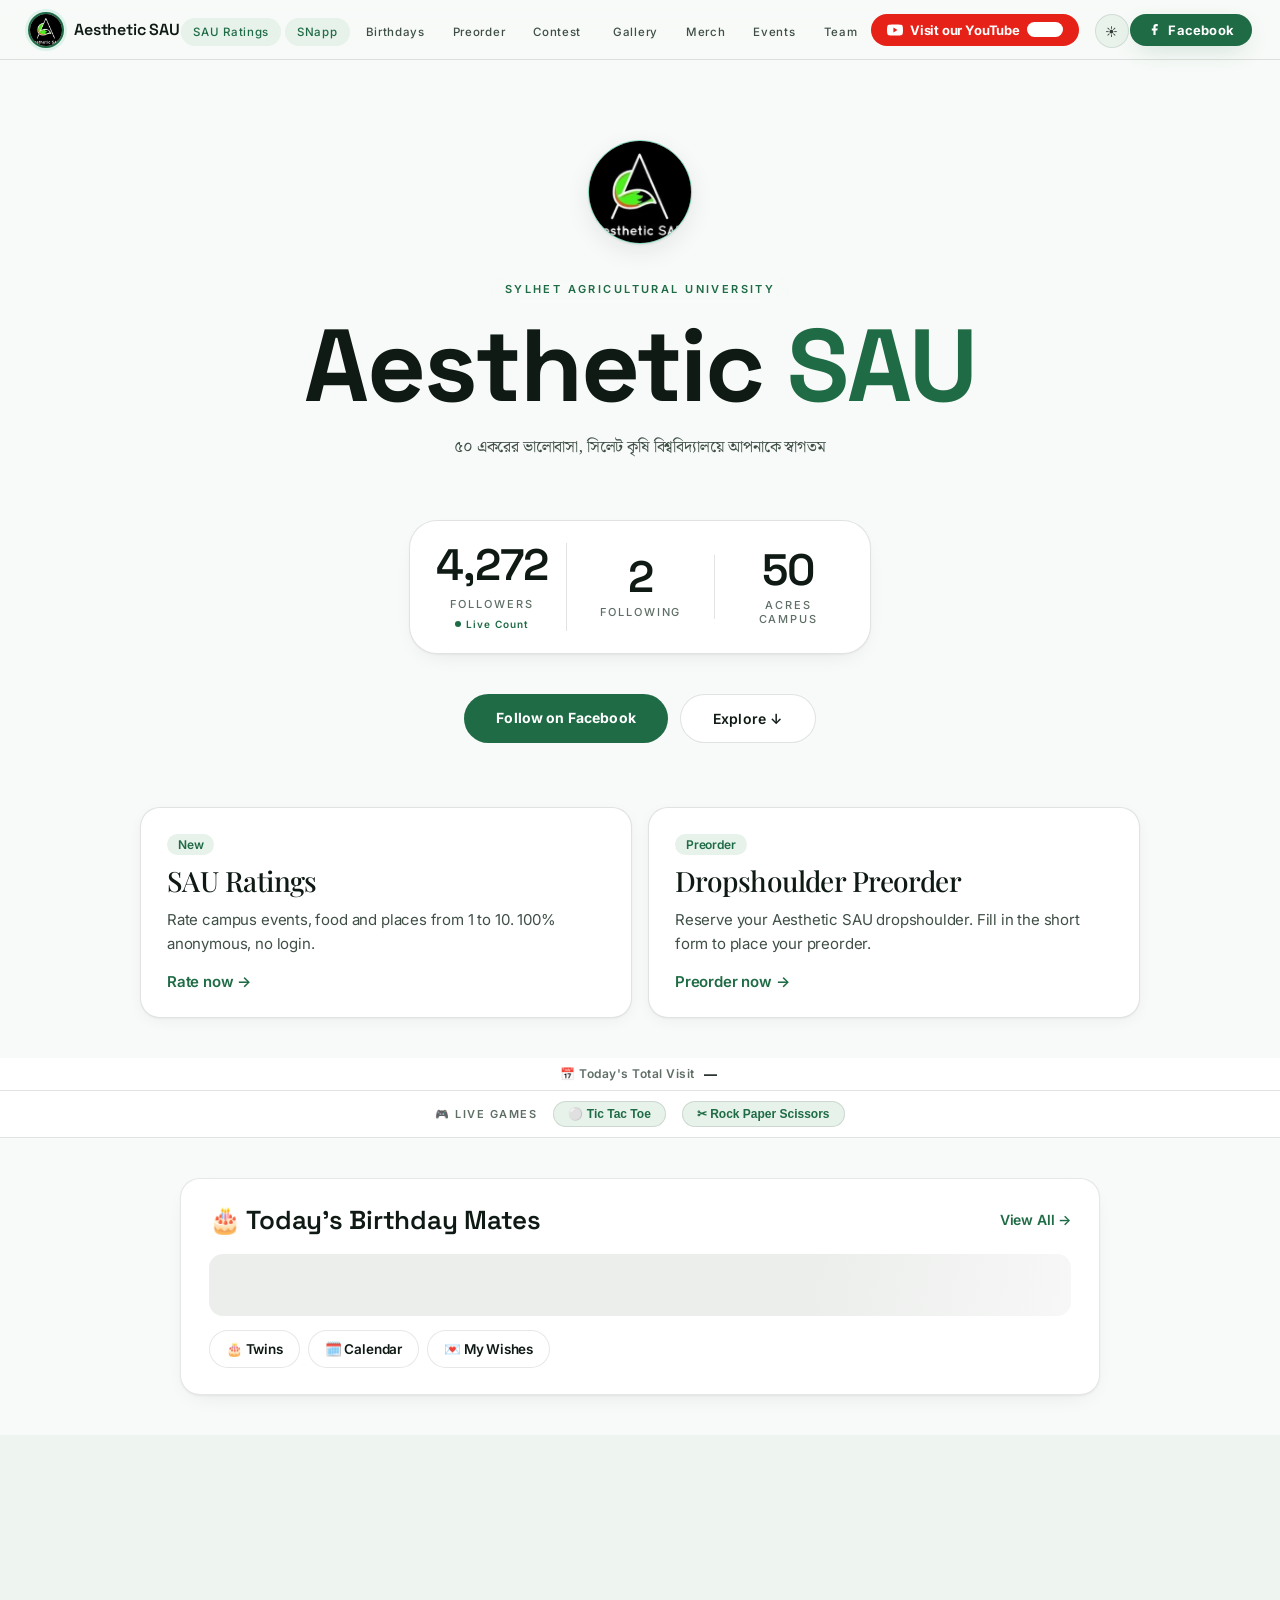
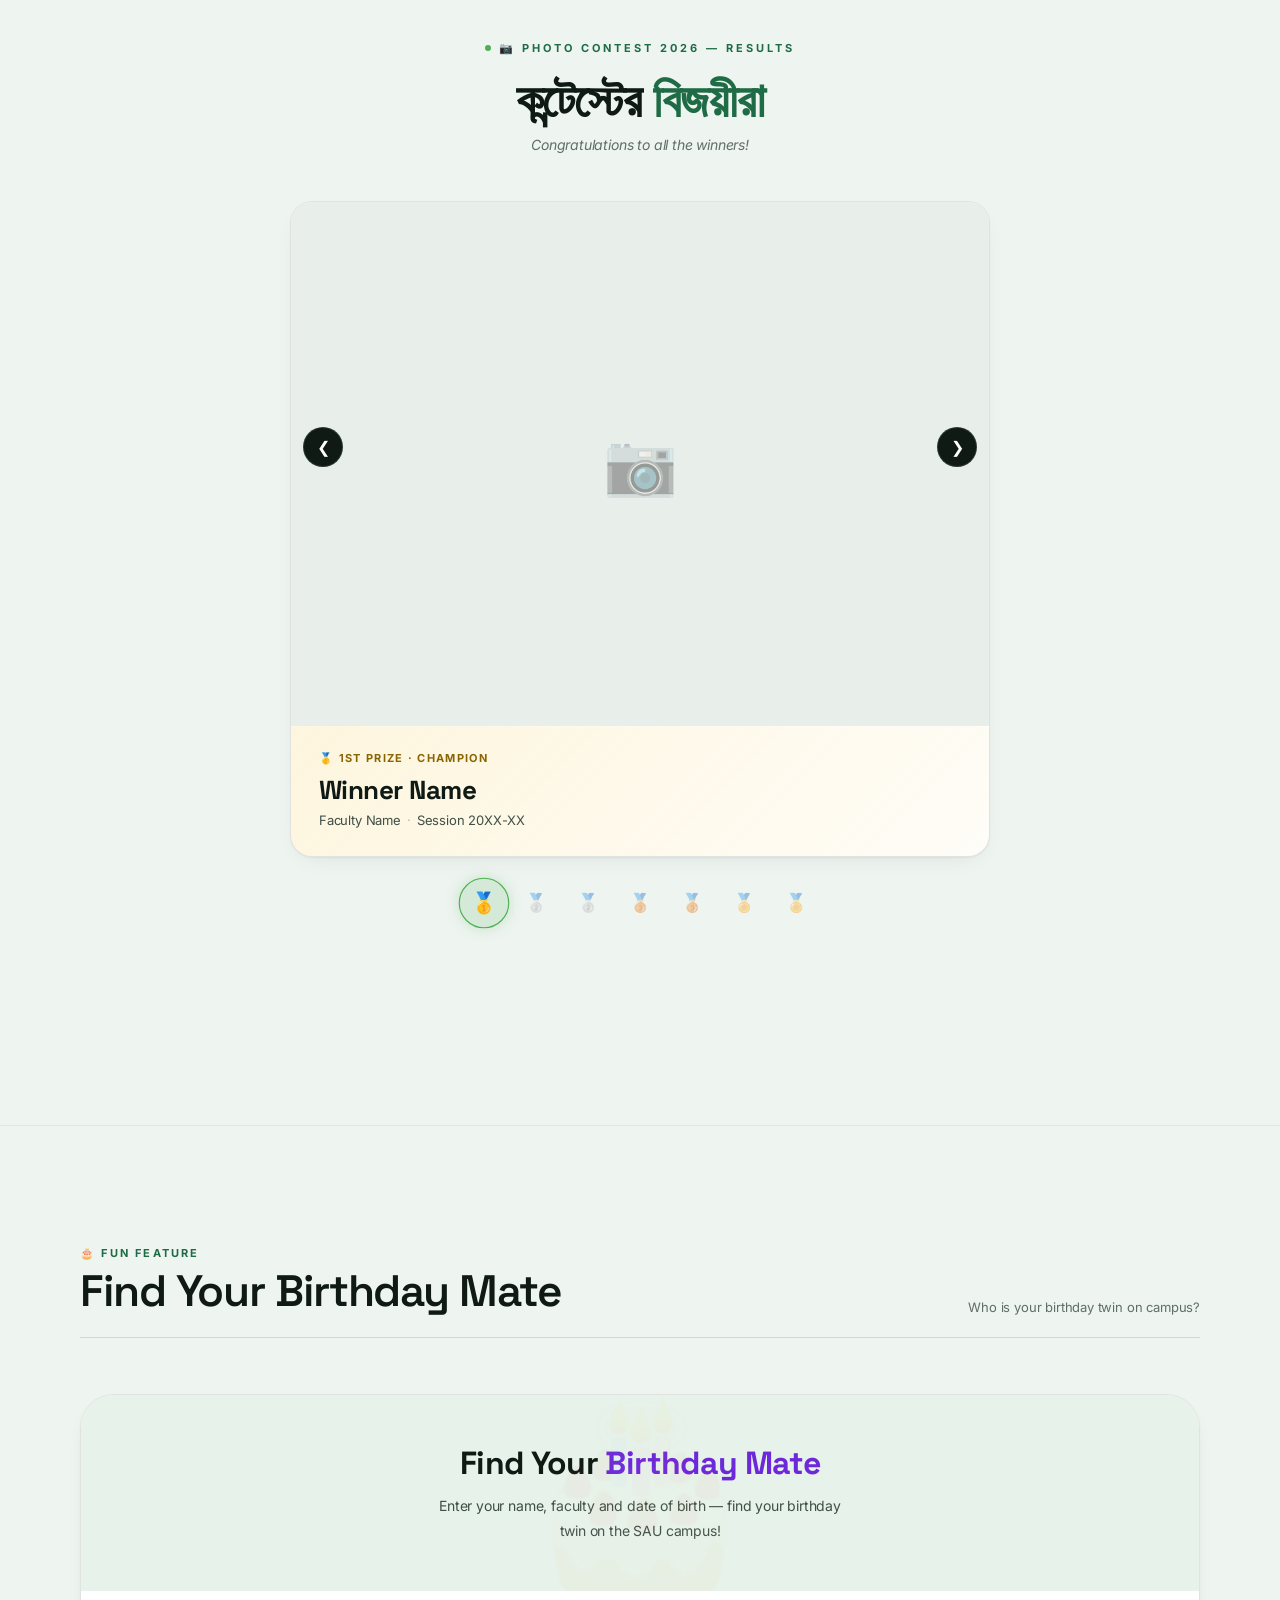
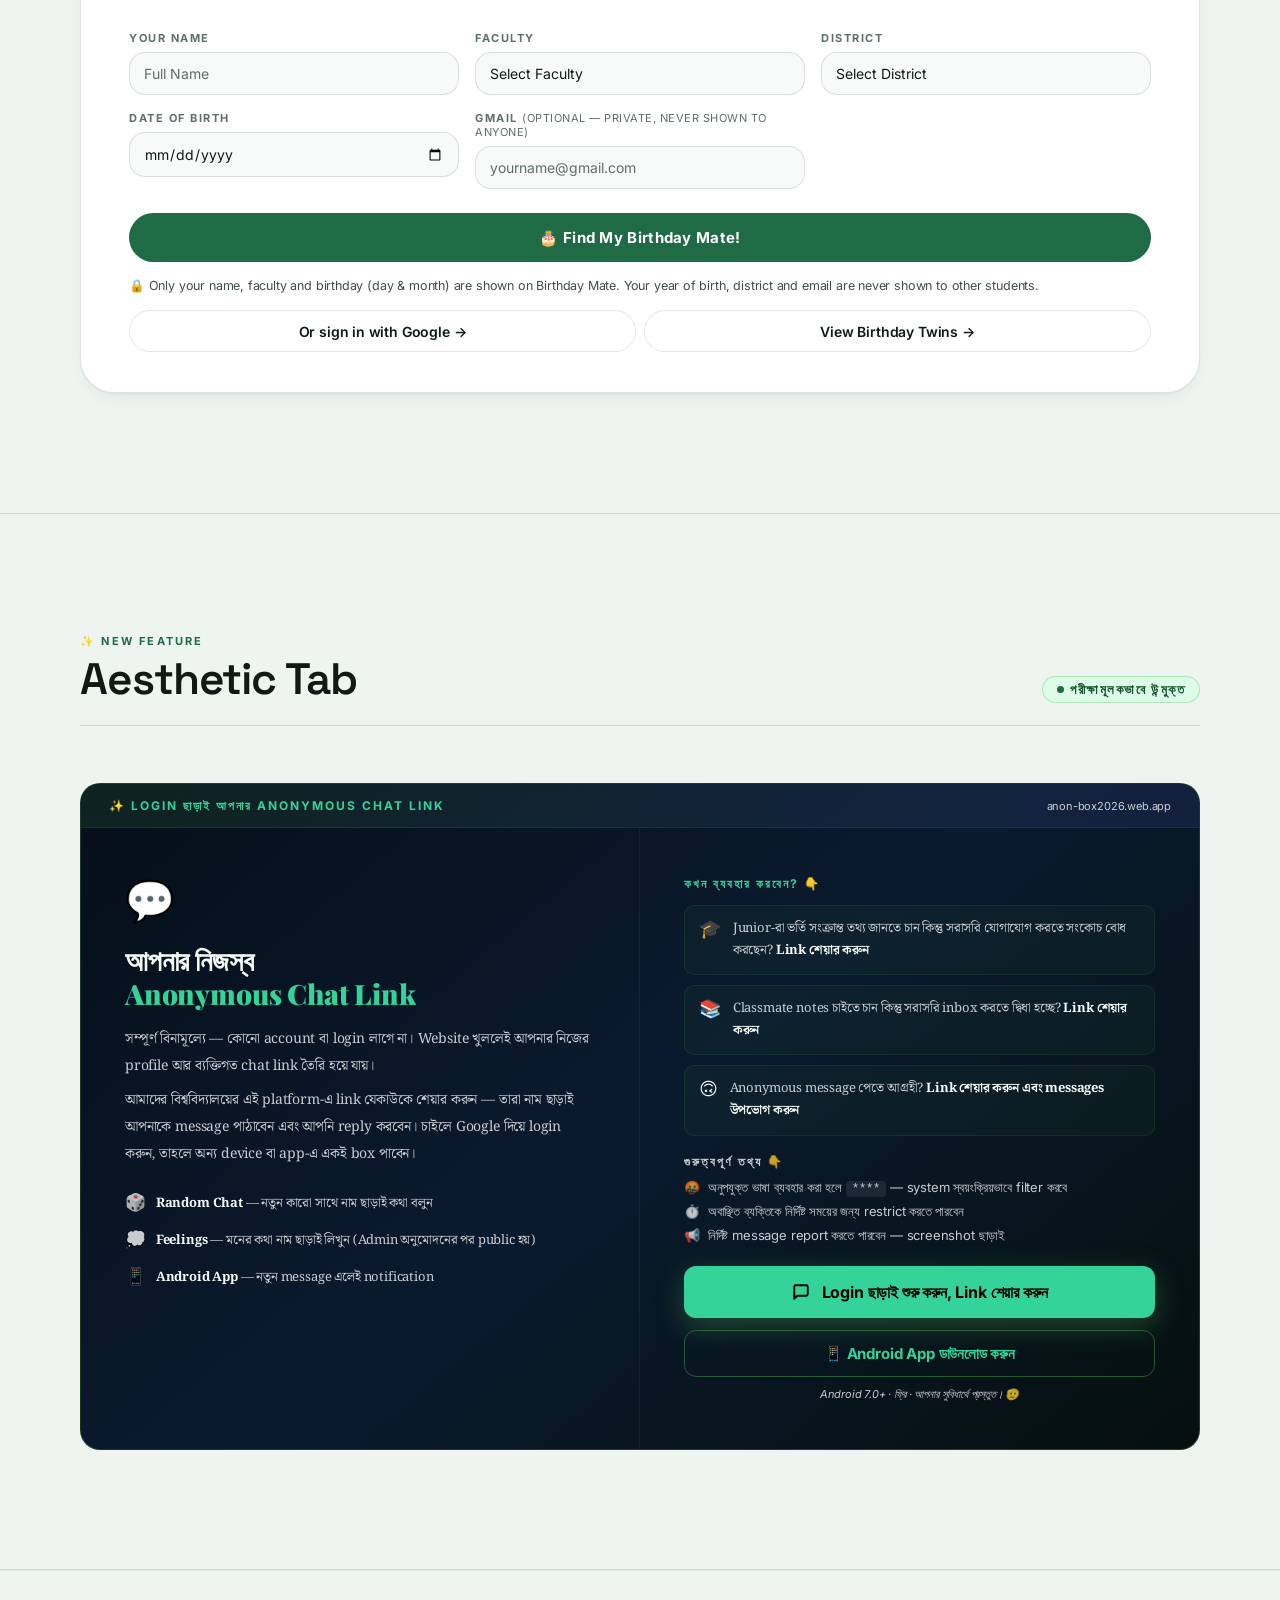
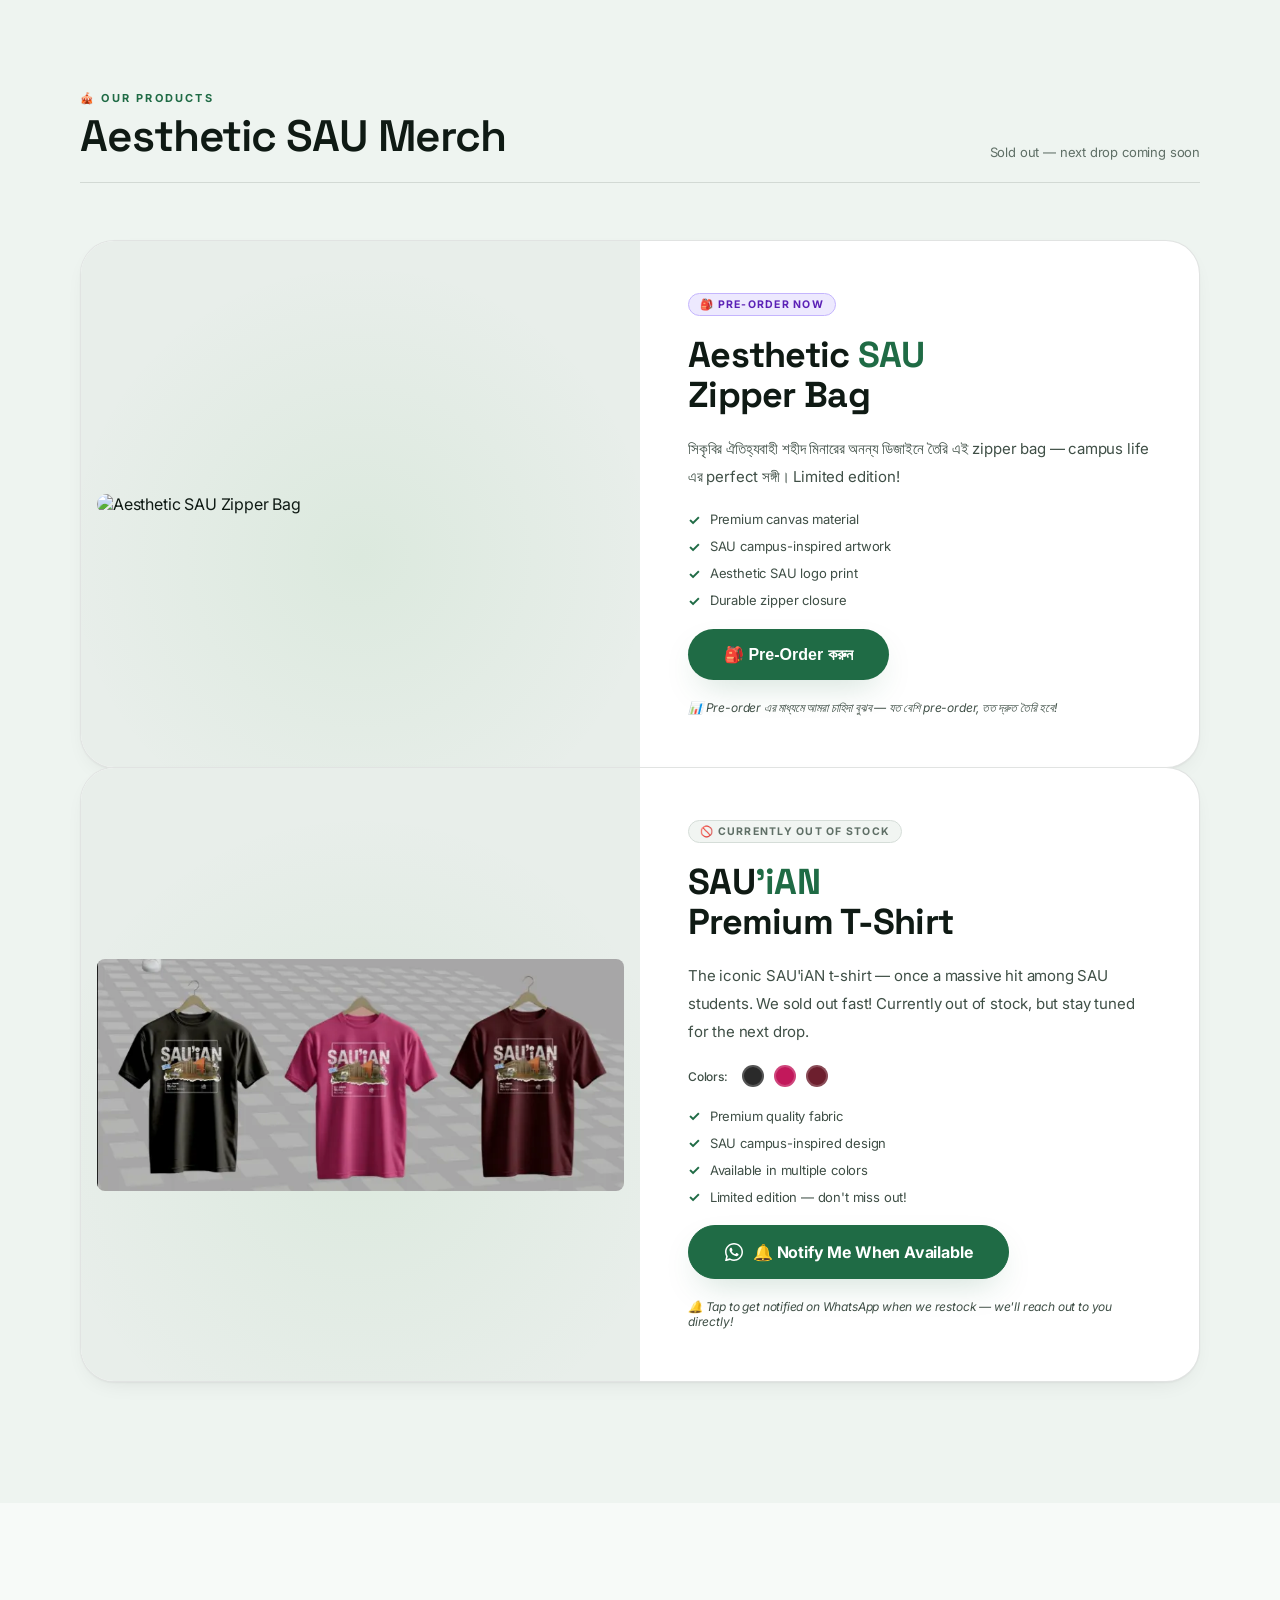
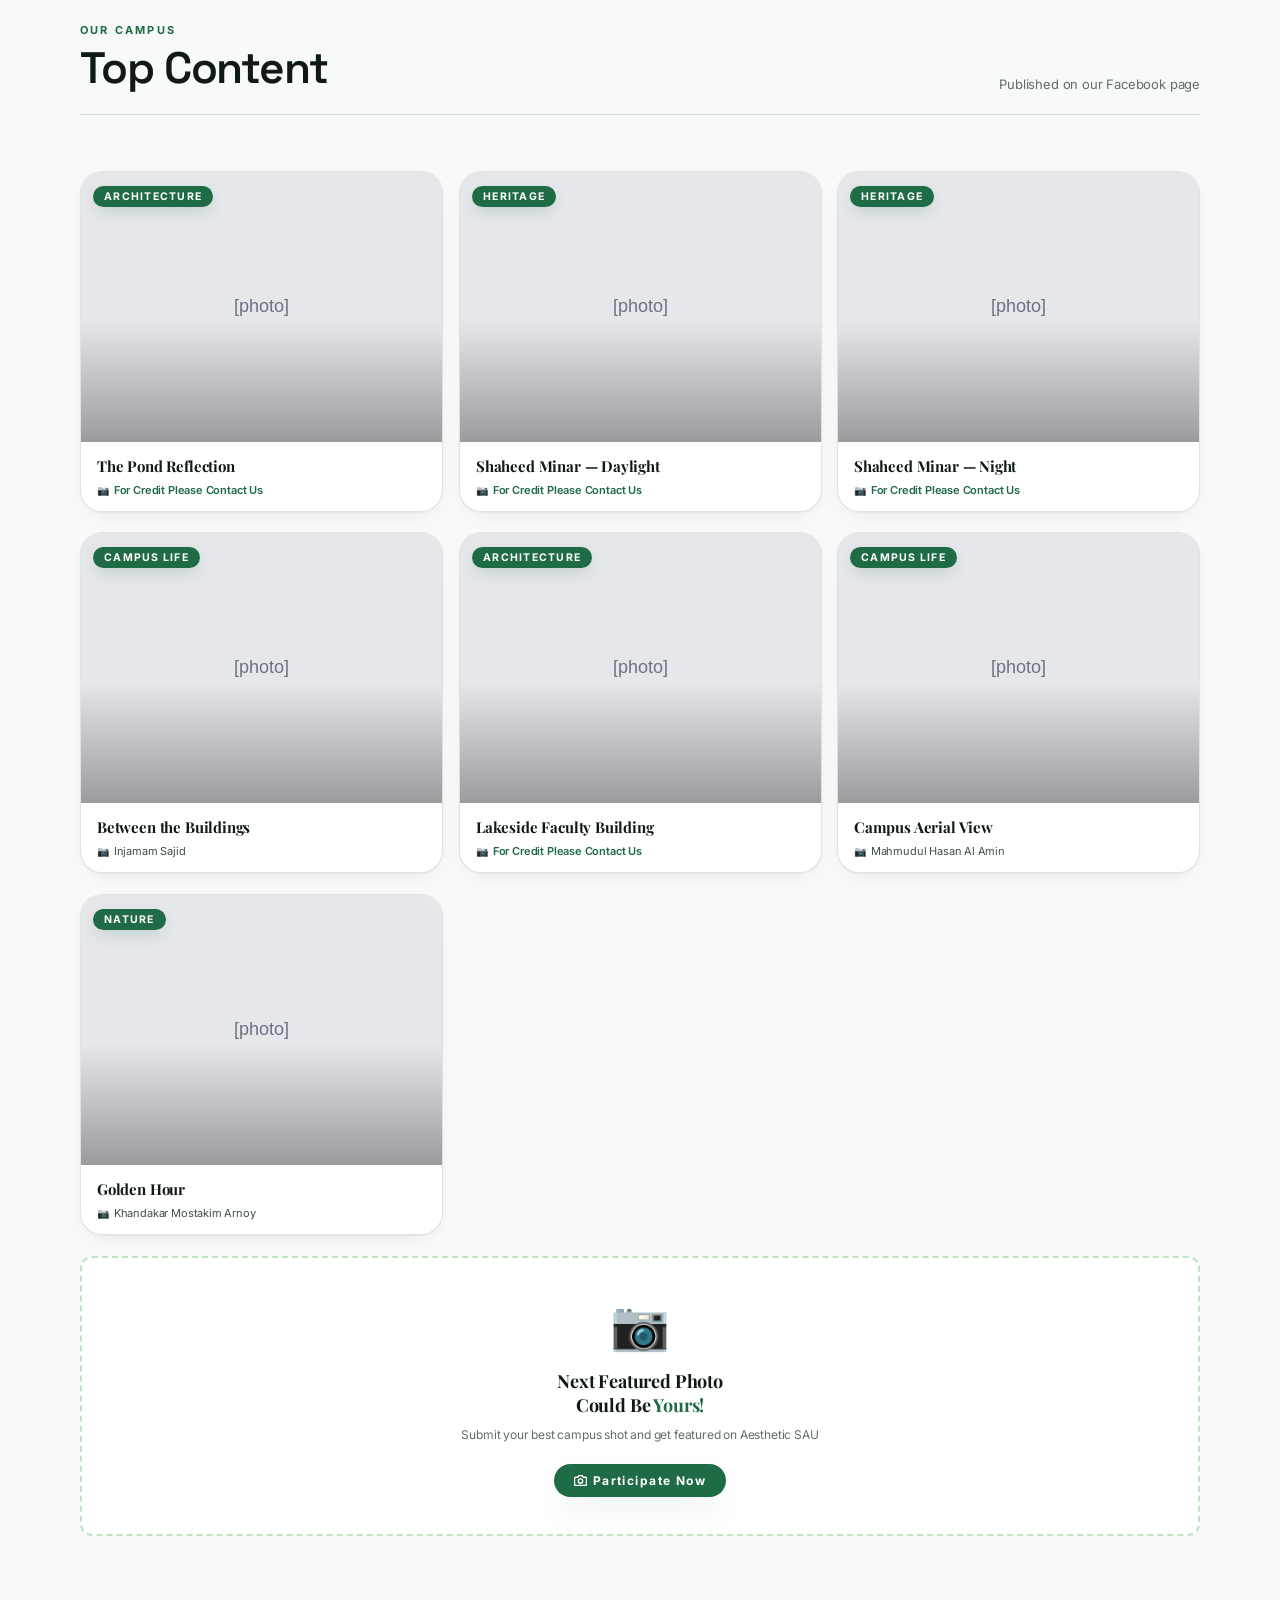
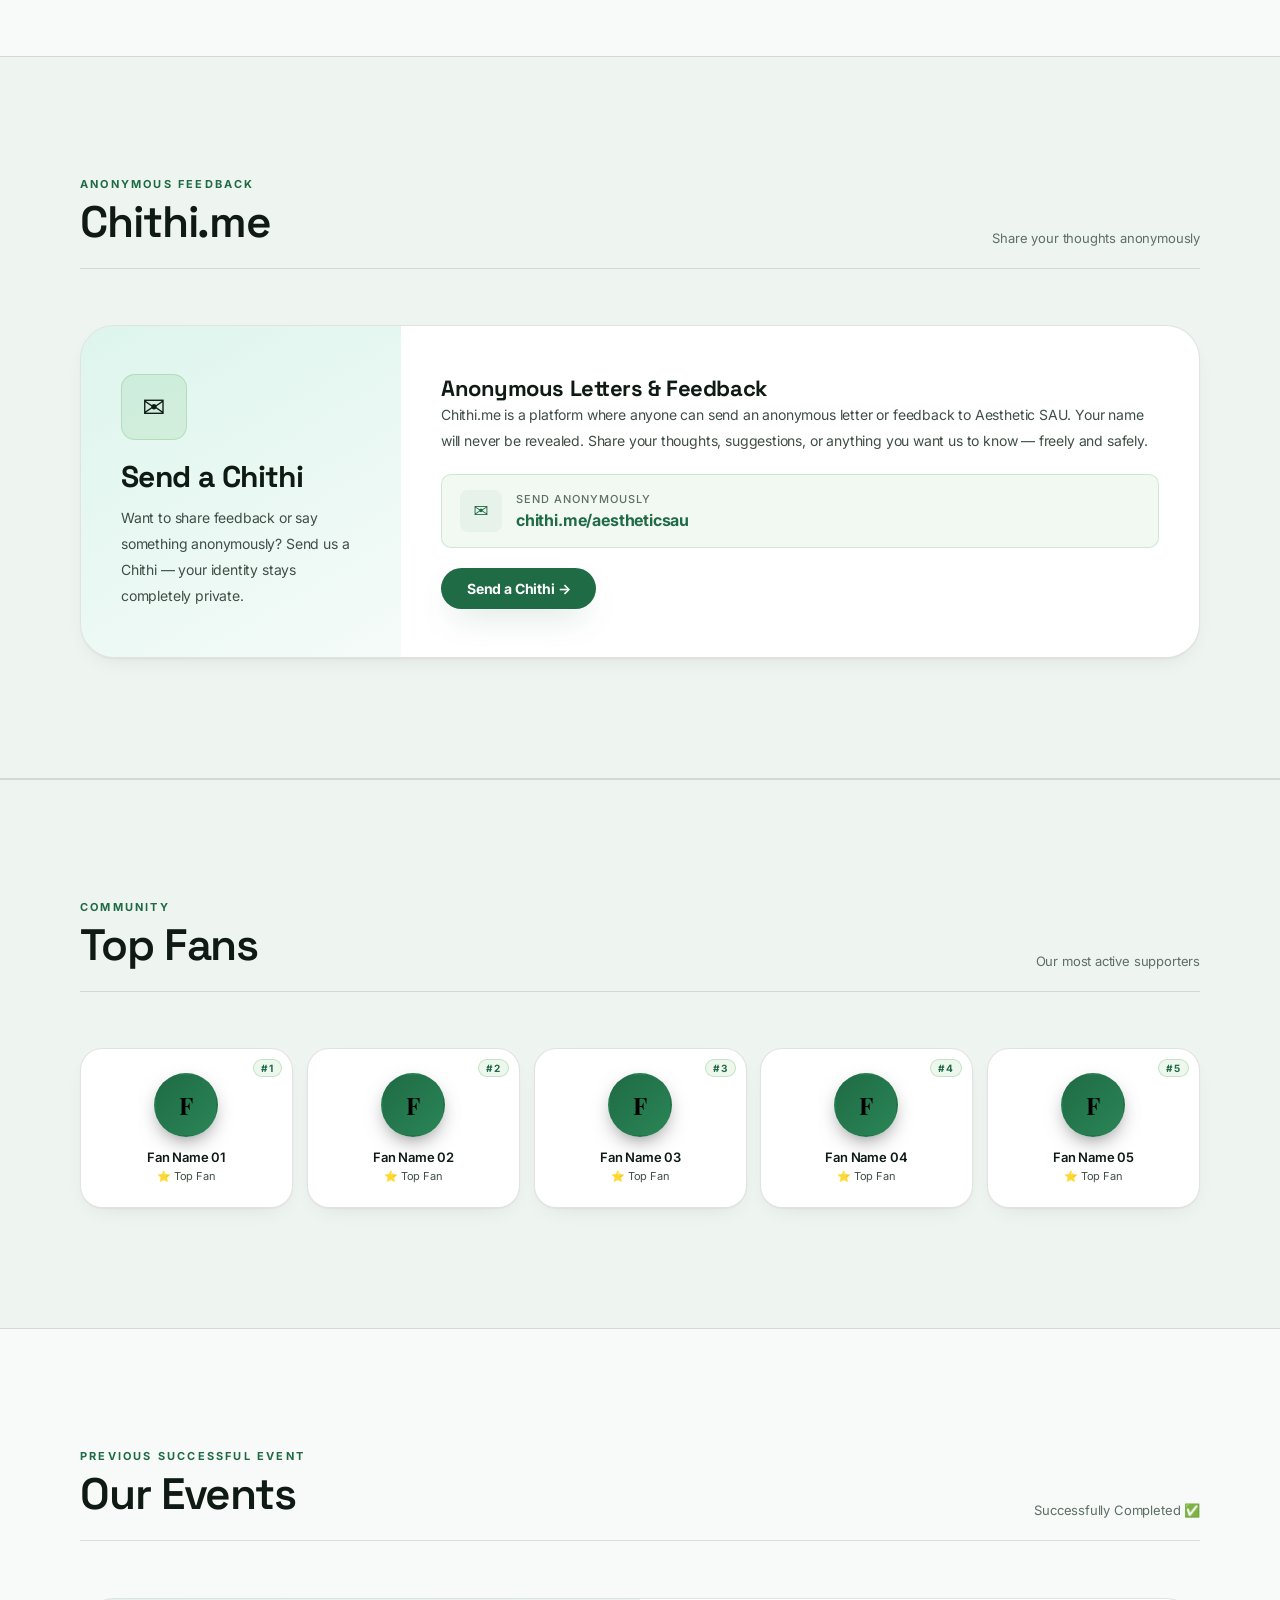
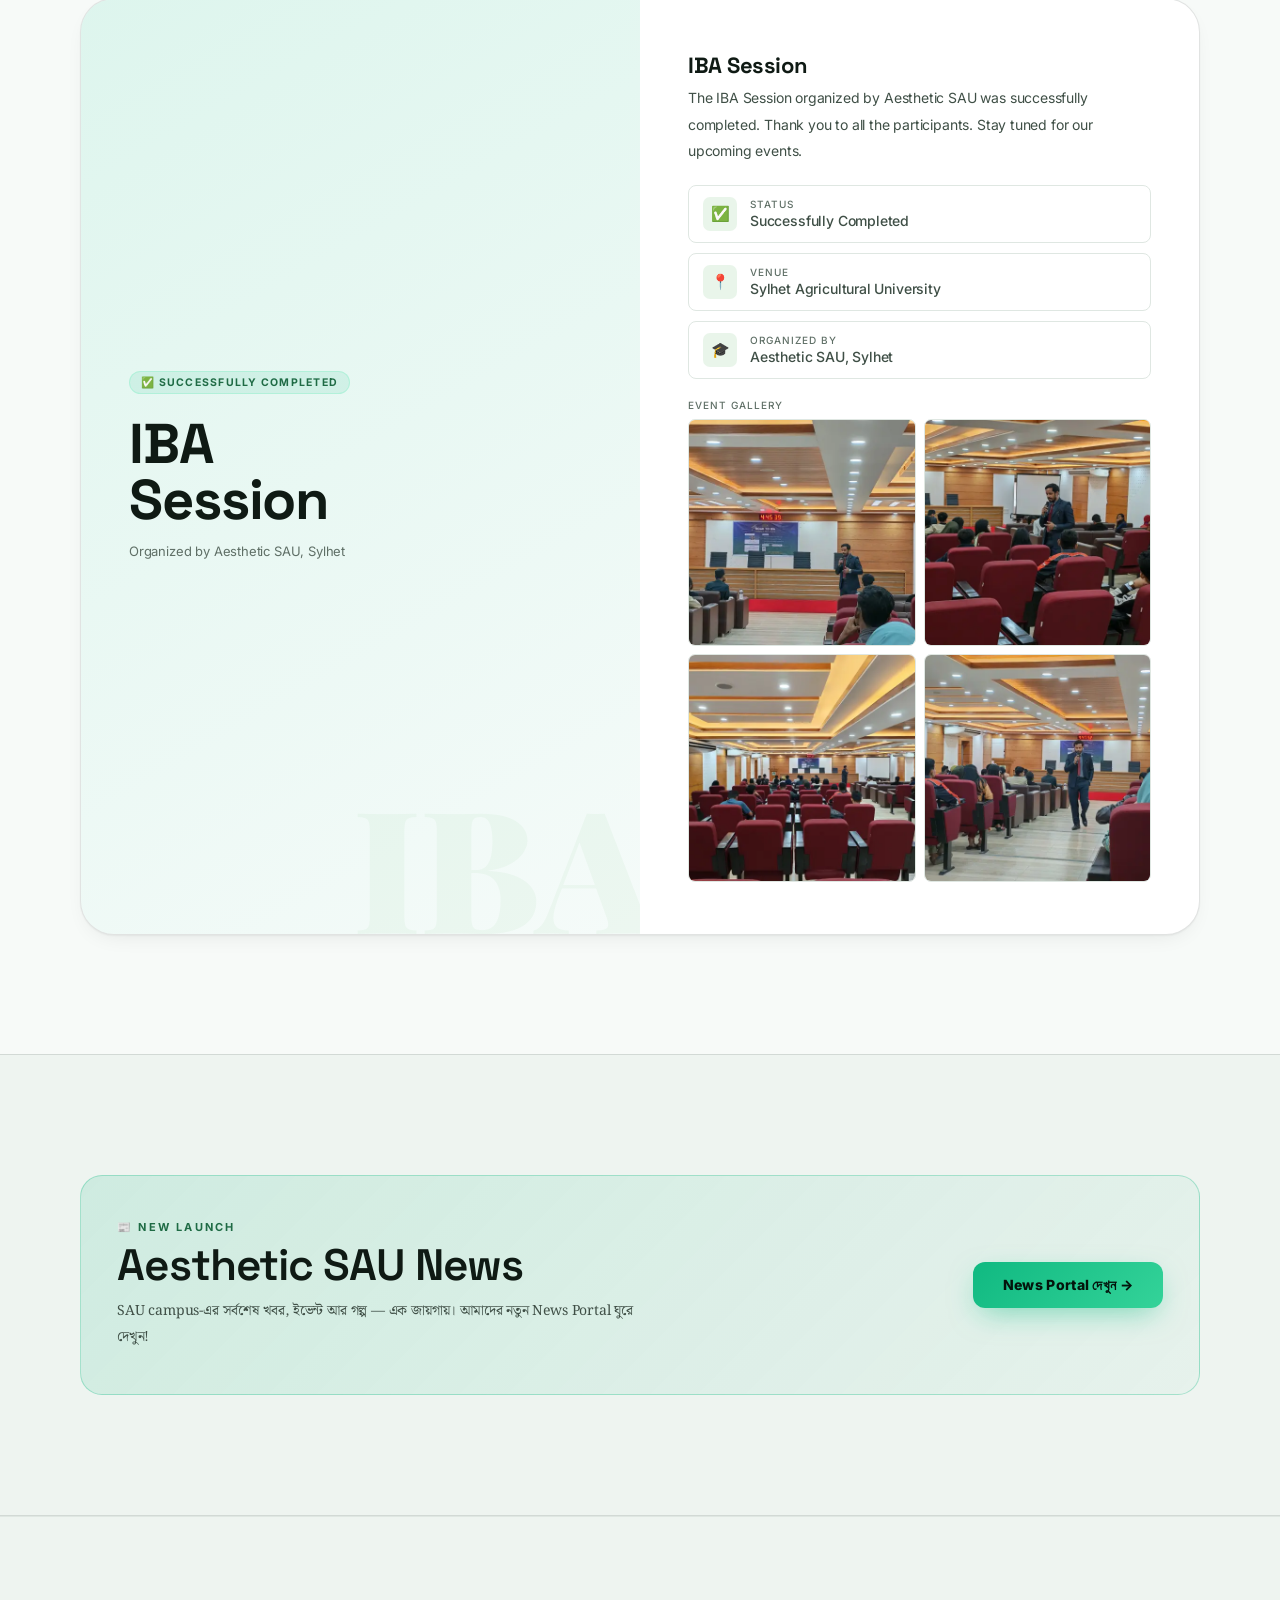
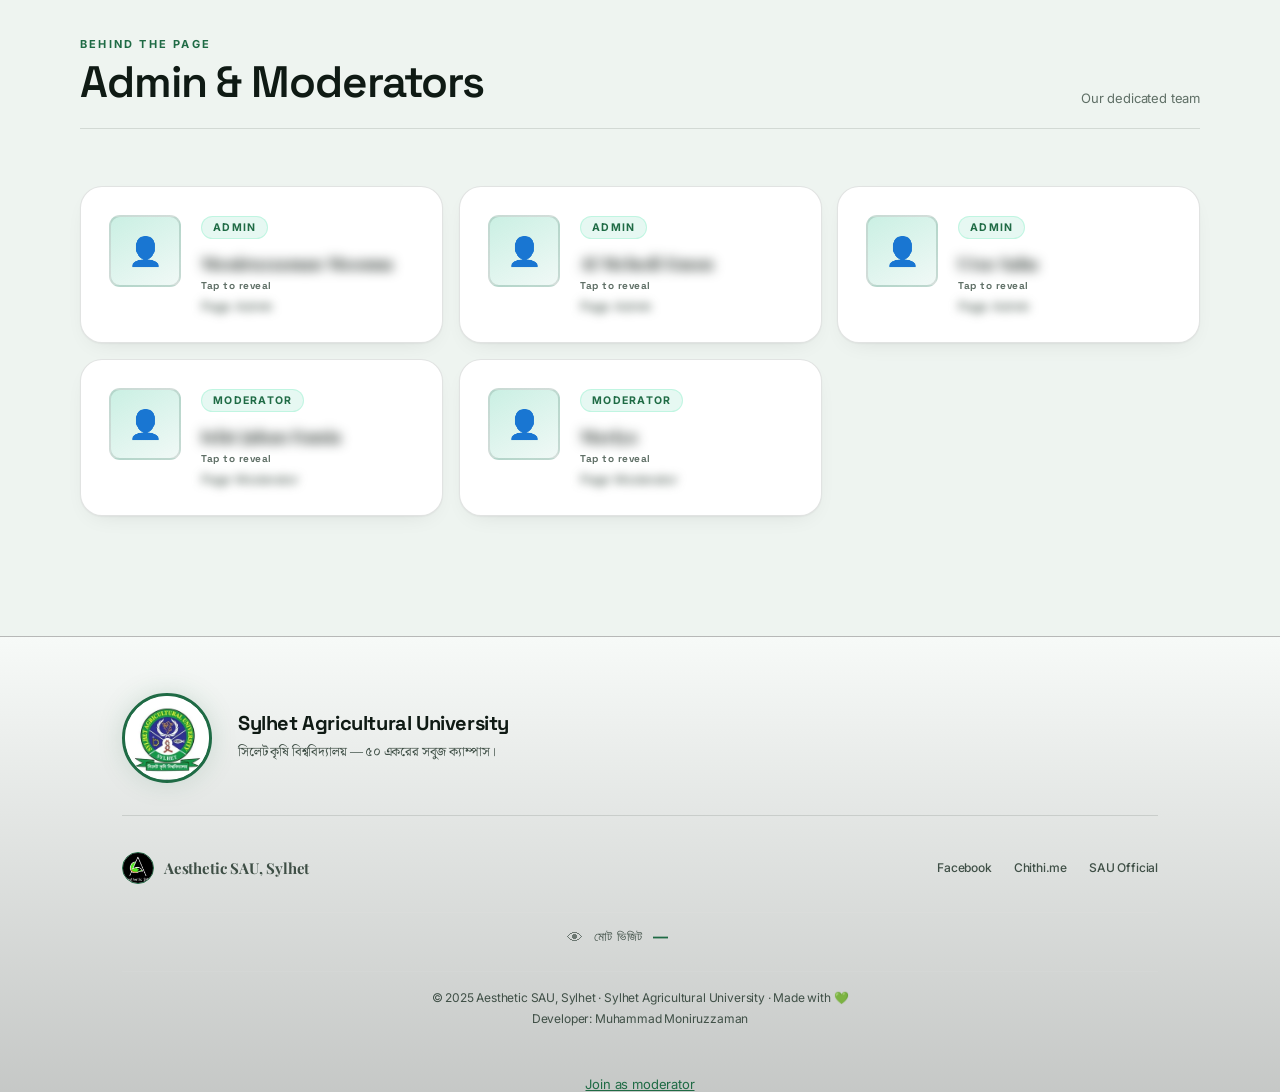
==== commit 49c23e94: "Birthday Mate: open to visitors without sign-in - Anyone can see public birthdays and send an anonym" ====
--- a/index.html
+++ b/index.html
@@ -1036,14 +1036,14 @@
       <div class="adm-stat"><div class="adm-stat-num" id="stat-daily-visitors">—</div><div class="adm-stat-lbl">📅 আজ Visited</div></div>
       <div class="adm-stat"><div class="adm-stat-num" id="stat-games-played">—</div><div class="adm-stat-lbl">🎮 Games Played</div></div>
     </div>
-    <input type="text" class="adm-search" id="adm-search" placeholder="🔍 নাম বা Faculty দিয়ে খুঁজুন..." oninput="filterTable()"/>
+    <input type="text" class="adm-search" id="adm-search" placeholder="🔍 নাম, Faculty বা District দিয়ে খুঁজুন..." oninput="filterTable()"/>
     <div class="adm-table-wrap">
       <table class="adm-table">
         <thead>
-          <tr><th>#</th><th>নাম</th><th>Faculty</th><th>জন্মতারিখ</th><th>এন্ট্রির সময়</th><th>Action</th></tr>
+          <tr><th>#</th><th>নাম</th><th>Faculty</th><th>District</th><th>জন্মতারিখ</th><th>এন্ট্রির সময়</th><th>Action</th></tr>
         </thead>
         <tbody id="adm-tbody">
-          <tr><td colspan="6" class="adm-empty">লোড হচ্ছে...</td></tr>
+          <tr><td colspan="7" class="adm-empty">লোড হচ্ছে...</td></tr>
         </tbody>
       </table>
     </div>
@@ -1066,7 +1066,7 @@
     <div class="adm-table-wrap">
       <table class="adm-table">
         <thead><tr><th>সময়</th><th>To</th><th>From (admin only)</th><th>Message</th><th>Flag</th><th>Action</th></tr></thead>
-        <tbody id="adm-wish-tbody"><tr><td colspan="6" class="adm-empty">লোড হচ্ছে...</td></tr></tbody>
+        <tbody id="adm-wish-tbody"><tr><td colspan="7" class="adm-empty">লোড হচ্ছে...</td></tr></tbody>
       </table>
     </div>
   </div>
@@ -2985,7 +2985,7 @@
   if (window.BdayHome) return fn(window.BdayHome);
   window.addEventListener('bdayhome:ready', function(){ fn(window.BdayHome); }, { once: true });
 }
-var BM_PRIVACY_NOTE = '<p class="bm-form-note">🔒 Only your name, faculty and birthday (day &amp; month) are shown — and only to signed-in SAU members. Your year of birth, district and email are never shown to other students.</p>';
+var BM_PRIVACY_NOTE = '<p class="bm-form-note">🔒 Only your name, faculty and birthday (day &amp; month) are shown on Birthday Mate. Your year of birth, district and email are never shown to other students.</p>';
 
 function bmSavedCard(name, dateLine, note, actions) {
   return '<div class="bm-saved-card">'
@@ -3008,7 +3008,7 @@
     // ── Returning visitor (registered without login on this device) ──
     wrap.innerHTML = bmSavedCard(saved.name,
       '📅 ' + formatBdayDisplay(saved.birthday) + (saved.district ? ' &nbsp;·&nbsp; 📍 ' + esc(saved.district) : ''),
-      'Your date of birth is saved and can\'t be changed from this device. Only signed-in SAU members see your name, faculty and birthday (day &amp; month).',
+      'Your date of birth is saved and can\'t be changed from this device. Others only see your name, faculty and birthday (day &amp; month).',
       '<a class="bm-btn" href="birthday.html#twins">View Birthday Twins →</a><a class="bm-btn" href="birthday.html#profile">Sign in for privacy &amp; wishes</a>');
   } else {
     // ── New visitor — show full form ──
@@ -3673,7 +3673,7 @@
 }
 
 function loadAdminData() {
-  document.getElementById('adm-tbody').innerHTML = '<tr><td colspan="6" class="adm-empty">লোড হচ্ছে...</td></tr>';
+  document.getElementById('adm-tbody').innerHTML = '<tr><td colspan="7" class="adm-empty">লোড হচ্ছে...</td></tr>';
   withBdayHome(function(H) {
     H.B.adminBirthdayMates()
     .then(function(res) {
@@ -3683,7 +3683,7 @@
       updateStats(adminData);
     })
     .catch(function() {
-      document.getElementById('adm-tbody').innerHTML = '<tr><td colspan="6" class="adm-empty">ডাটা লোড করতে সমস্যা হয়েছে। ↻ Refresh চাপুন।</td></tr>';
+      document.getElementById('adm-tbody').innerHTML = '<tr><td colspan="7" class="adm-empty">ডাটা লোড করতে সমস্যা হয়েছে। ↻ Refresh চাপুন।</td></tr>';
     });
   });
   // Photo likes total (admin-only display)
@@ -3733,7 +3733,7 @@
   var keys = Object.keys(data);
   var tbody = document.getElementById('adm-tbody');
   if (!keys.length) {
-    tbody.innerHTML = '<tr><td colspan="6" class="adm-empty">কোনো ডাটা নেই</td></tr>';
+    tbody.innerHTML = '<tr><td colspan="7" class="adm-empty">কোনো ডাটা নেই</td></tr>';
     return;
   }
   // Sort by timestamp desc
@@ -3747,6 +3747,7 @@
       + '<td class="adm-dim">' + (i+1) + '</td>'
       + '<td><strong>' + esc(p.name||'—') + '</strong>' + (adminClaims[k] ? ' <span title="Google profile এর সাথে linked" style="font-size:11px">🔗</span>' : '') + '</td>'
       + '<td class="adm-dim2">' + esc(p.faculty||'—') + '</td>'
+      + '<td class="adm-dim2">' + esc(p.district||'—') + '</td>'
       + '<td>' + esc(p.birthday||'—') + '</td>'
       + '<td class="adm-dim3">' + esc(dt) + '</td>'
       + '<td>'
@@ -3763,7 +3764,7 @@
   var filtered = {};
   Object.keys(adminData).forEach(function(k){
     var p = adminData[k];
-    if ((p.name||'').toLowerCase().includes(q) || (p.faculty||'').toLowerCase().includes(q) || (p.birthday||'').includes(q)) {
+    if ((p.name||'').toLowerCase().includes(q) || (p.faculty||'').toLowerCase().includes(q) || (p.district||'').toLowerCase().includes(q) || (p.birthday||'').includes(q)) {
       filtered[k] = p;
     }
   });
@@ -3825,11 +3826,11 @@
 
 function exportExcel() {
   var keys = Object.keys(adminData);
-  var rows = [['#','নাম','Faculty','জন্মতারিখ','এন্ট্রির সময়']];
+  var rows = [['#','নাম','Faculty','District','জন্মতারিখ','Gmail','এন্ট্রির সময়']];
   keys.sort(function(a,b){ return (adminData[b].timestamp||'') > (adminData[a].timestamp||'') ? 1:-1; });
   keys.forEach(function(k,i){
     var p = adminData[k];
-    rows.push([i+1, p.name||'', p.faculty||'', p.birthday||'', p.timestamp ? new Date(p.timestamp).toLocaleString() : '']);
+    rows.push([i+1, p.name||'', p.faculty||'', p.district||'', p.birthday||'', p.gmail||'', p.timestamp ? new Date(p.timestamp).toLocaleString() : '']);
   });
   var csv = rows.map(function(r){ return r.map(function(c){ return '"'+String(c).replace(/"/g,'""')+'"'; }).join(','); }).join('\n');
   var bom  = '\uFEFF';
--- a/css/bday.css
+++ b/css/bday.css
@@ -240,3 +240,75 @@
 
 /* homepage nav: the desktop link only shows where the existing nav has room (it is always in the mobile menu) */
 @media(max-width:1279px){.nav-links .nav-bday{display:none}}
+
+/* "Is one of these you?" popup */
+.bm-claim-list{display:flex;flex-direction:column;gap:8px;margin:4px 0 10px}
+.bm-claim{display:flex;align-items:center;gap:12px;width:100%;padding:10px 12px;border:1px solid var(--bm-border-2);border-radius:var(--bm-r-sm);background:#fff;color:var(--bm-ink);font:inherit;text-align:left;cursor:pointer;transition:border-color .2s,background .2s}
+.bm-claim:hover:not(:disabled){border-color:var(--bm-green);background:var(--bm-green-soft)}
+.bm-claim:disabled{opacity:.55;cursor:wait}
+.bm-claim:focus-visible{outline:2px solid var(--bm-green);outline-offset:2px}
+.bm-claim-who{flex:1;min-width:0}
+.bm-claim-who b{display:block;font-size:14.5px;font-weight:600;overflow-wrap:anywhere}
+.bm-claim-who small{display:block;font-size:12.5px;color:var(--bm-muted)}
+.bm-claim-yes{flex-shrink:0;font-size:12.5px;font-weight:600;color:var(--bm-green);background:var(--bm-green-soft);padding:5px 10px;border-radius:99px}
+#bm-claim-err{color:var(--bm-warn);margin:0}
+#bm-claim-err:empty{display:none}
+
+/* Profile: AnonBox (anonymous messages) */
+.bm-anonbox{display:flex;align-items:center;gap:14px;max-width:560px;margin-top:14px;padding:16px 18px;border:1px solid var(--bm-border);border-radius:var(--bm-r);background:var(--bm-card);box-shadow:var(--bm-shadow);color:var(--bm-ink);text-decoration:none;transition:border-color .2s,transform .15s}
+.bm-anonbox:hover{border-color:var(--bm-green)}
+.bm-anonbox:active{transform:scale(.99)}
+.bm-anonbox:focus-visible{outline:2px solid var(--bm-green);outline-offset:2px}
+.bm-anonbox-icon{width:44px;height:44px;flex-shrink:0;display:grid;place-items:center;border-radius:12px;background:var(--bm-green-soft);font-size:22px}
+.bm-anonbox-text{flex:1;min-width:0}
+.bm-anonbox-text b{display:block;font-size:15px;font-weight:600}
+.bm-anonbox-text small{display:block;margin-top:2px;font-size:13px;line-height:1.45;color:var(--bm-muted)}
+.bm-anonbox-go{flex-shrink:0;font-size:20px;color:var(--bm-green)}
+.bm-signin+.bm-anonbox{margin:14px auto 0}
+
+/* "🔒 N more birthdays — sign in" (counts only, no names) */
+.bm-locked{display:flex;flex-wrap:wrap;align-items:center;gap:12px;margin-top:10px;padding:14px 16px;border:1px dashed var(--bm-border-2);border-radius:var(--bm-r);background:var(--bm-card)}
+.bm-locked-icon{width:40px;height:40px;flex-shrink:0;display:grid;place-items:center;border-radius:50%;background:var(--bm-deep);font-size:18px}
+.bm-locked-text{flex:1 1 160px;min-width:0}
+.bm-locked-text b{display:block;font-size:15px;font-weight:600}
+.bm-locked-text small{display:block;margin-top:2px;font-size:13px;line-height:1.45;color:var(--bm-muted)}
+.bm-locked .bm-btn{flex-shrink:0}
+@media(max-width:420px){.bm-locked .bm-btn{width:100%}}
+.bm-chip-lock{border-style:dashed}
+
+/* Twins / District Mates switch */
+.bm-seg{display:flex;gap:4px;padding:4px;margin:0 0 16px;border:1px solid var(--bm-border);border-radius:99px;background:var(--bm-card);width:max-content;max-width:100%}
+.bm-seg a{flex:1;padding:8px 14px;border-radius:99px;text-align:center;text-decoration:none;color:var(--bm-muted);font-size:13.5px;font-weight:600;white-space:nowrap}
+.bm-seg a.active{background:var(--bm-green-soft);color:var(--bm-green)}
+.bm-seg a:focus-visible{outline:2px solid var(--bm-green);outline-offset:1px}
+@media(max-width:380px){.bm-seg{width:100%}.bm-seg a{padding:8px 8px;font-size:13px}}
+
+/* District Mates */
+.bm-dist-sub{margin:-8px 0 14px}
+.bm-dist{margin-top:26px;padding:18px;background:var(--bm-card);border:1px solid var(--bm-border);border-radius:var(--bm-r);box-shadow:var(--bm-shadow)}
+.bm-dist .bm-fine{margin:-4px 0 12px}
+.bm-bars{display:flex;flex-direction:column;gap:4px}
+.bm-bar{display:grid;grid-template-columns:minmax(92px,34%) 1fr 30px;align-items:center;gap:10px;width:100%;padding:7px 8px;border:1px solid transparent;border-radius:10px;background:transparent;color:var(--bm-ink);font:500 13.5px var(--bm-sans);text-align:left;cursor:pointer;transition:background .15s,border-color .15s}
+.bm-bar:hover{background:var(--bm-deep)}
+.bm-bar.sel{border-color:var(--bm-green);background:var(--bm-green-soft)}
+.bm-bar:focus-visible{outline:2px solid var(--bm-green);outline-offset:1px}
+.bm-bar-name{overflow:hidden;text-overflow:ellipsis;white-space:nowrap}
+.bm-bar-name i{font-style:normal;font-size:10.5px;font-weight:700;color:var(--bm-green);background:var(--bm-green-soft);padding:1px 6px;border-radius:99px;margin-left:4px}
+.bm-bar-track{height:10px;border-radius:99px;background:var(--bm-deep);overflow:hidden}
+.bm-bar-fill{display:block;height:100%;border-radius:99px;background:#7fb69a;transition:width .4s ease}
+.bm-bar.mine .bm-bar-fill,.bm-bar.sel .bm-bar-fill{background:var(--bm-green)}
+.bm-bar-n{text-align:right;font-variant-numeric:tabular-nums;font-weight:600;color:var(--bm-muted)}
+.bm-dist-more{margin-top:10px;font-size:13.5px}
+#bm-dist-pick:not(:empty){margin-top:16px}
+.bm-h3{font-size:18px}
+
+/* AnonBox: card button + profile field */
+.bm-card-actions{grid-column:1/-1;display:grid;grid-template-columns:1fr 1fr;gap:8px}
+.bm-card-actions .bm-wish-btn{grid-column:auto;padding:8px 6px;font-size:13px}
+a.bm-wish-btn{text-decoration:none}
+.bm-anon-btn{color:var(--bm-ink)}
+.bm-prefix{display:flex;align-items:stretch;border:1px solid var(--bm-border-2);border-radius:var(--bm-r-sm);background:#fff;overflow:hidden}
+.bm-prefix:focus-within{border-color:var(--bm-green);box-shadow:0 0 0 3px rgba(31,107,69,.14)}
+.bm-prefix span{display:flex;align-items:center;padding:0 2px 0 12px;color:var(--bm-muted);font-size:13px;white-space:nowrap;background:var(--bm-deep)}
+.bm-prefix .bm-input{border:0;border-radius:0;box-shadow:none!important;min-width:0}
+@media(max-width:380px){.bm-prefix span{font-size:11.5px;padding-left:8px}}
